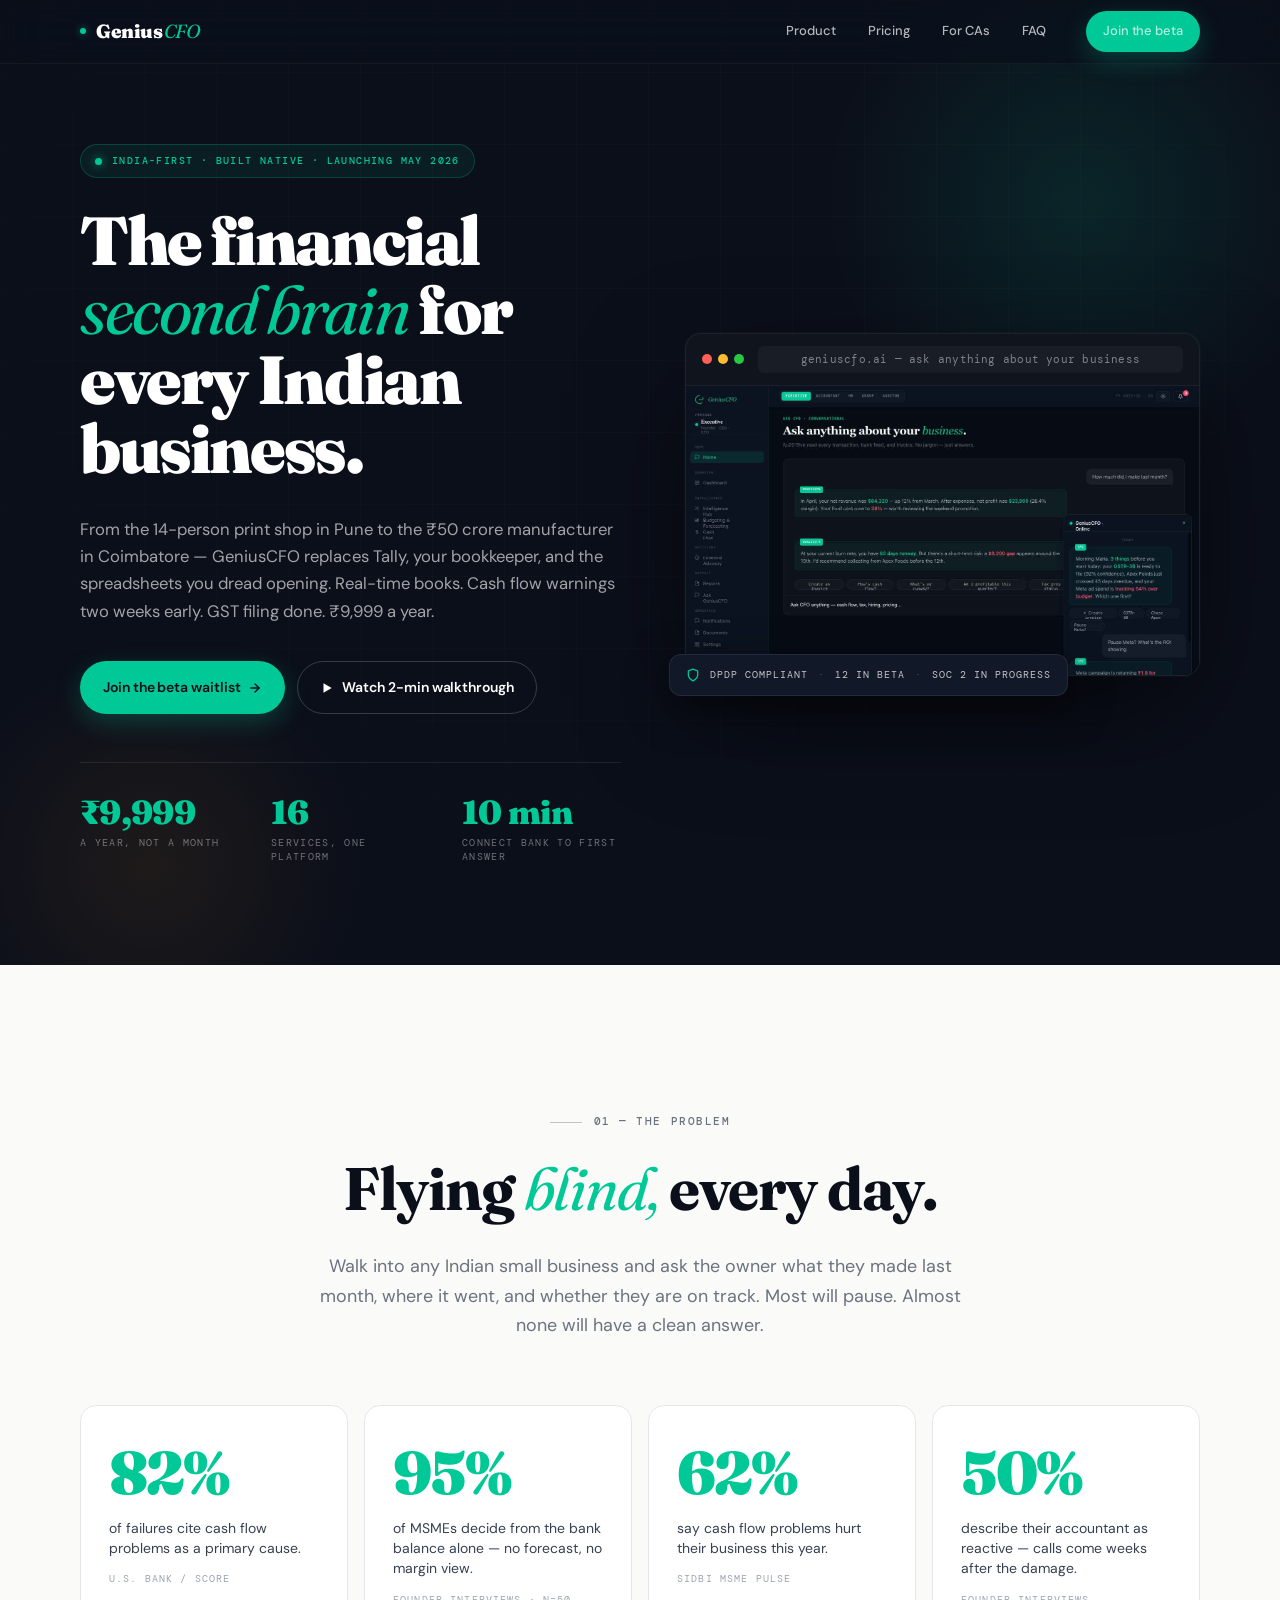
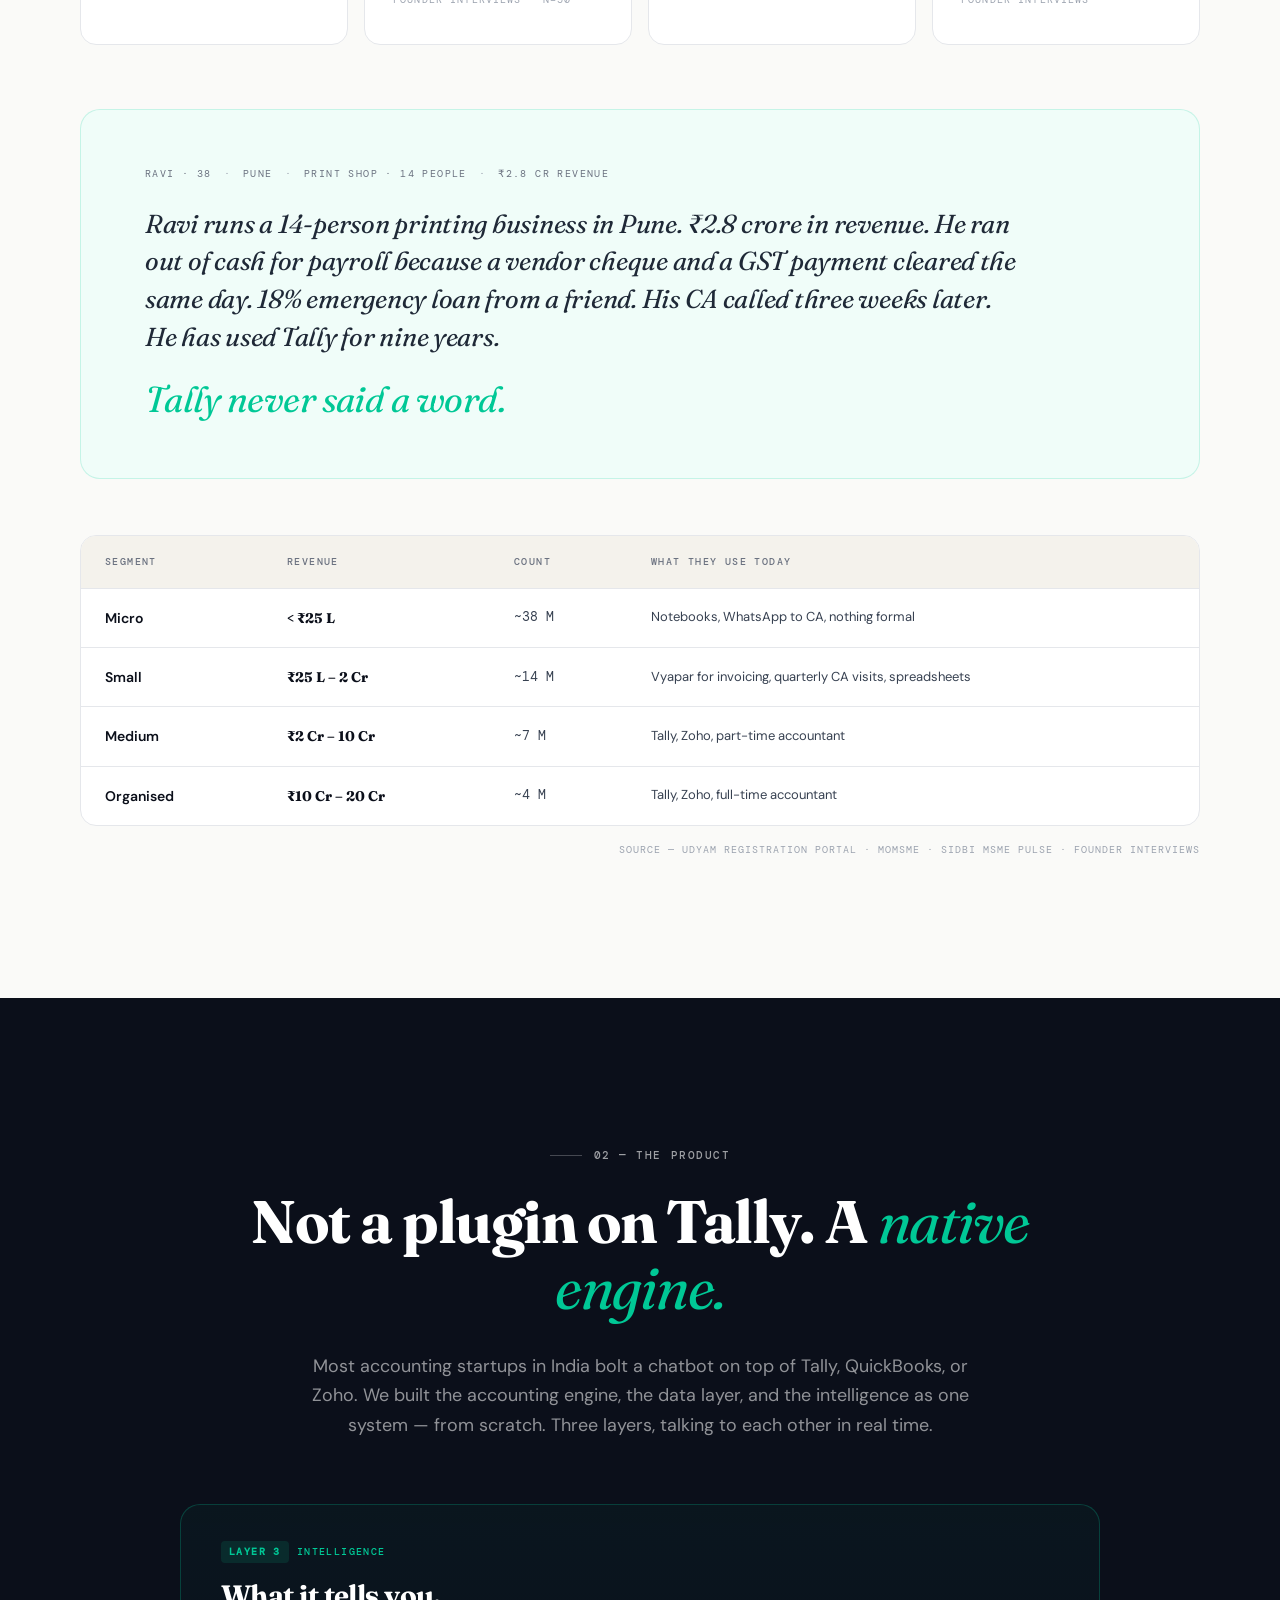
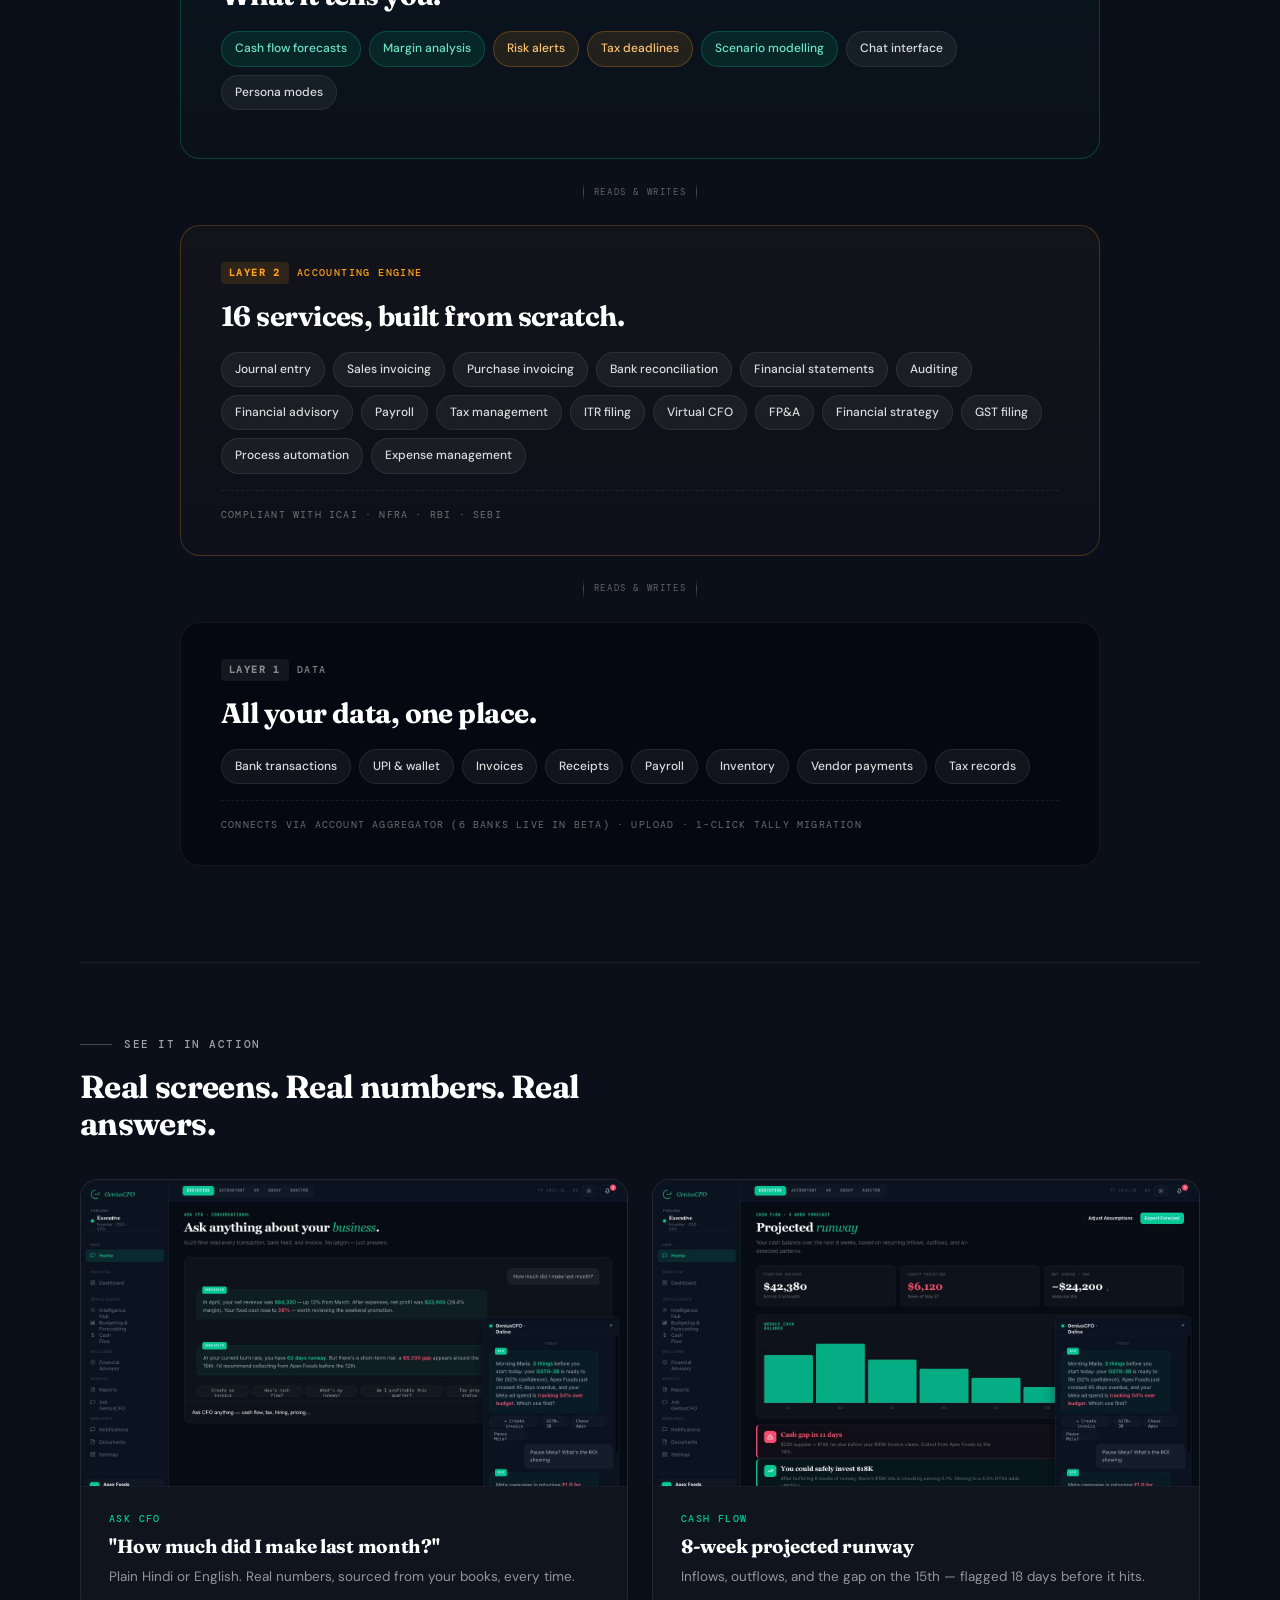
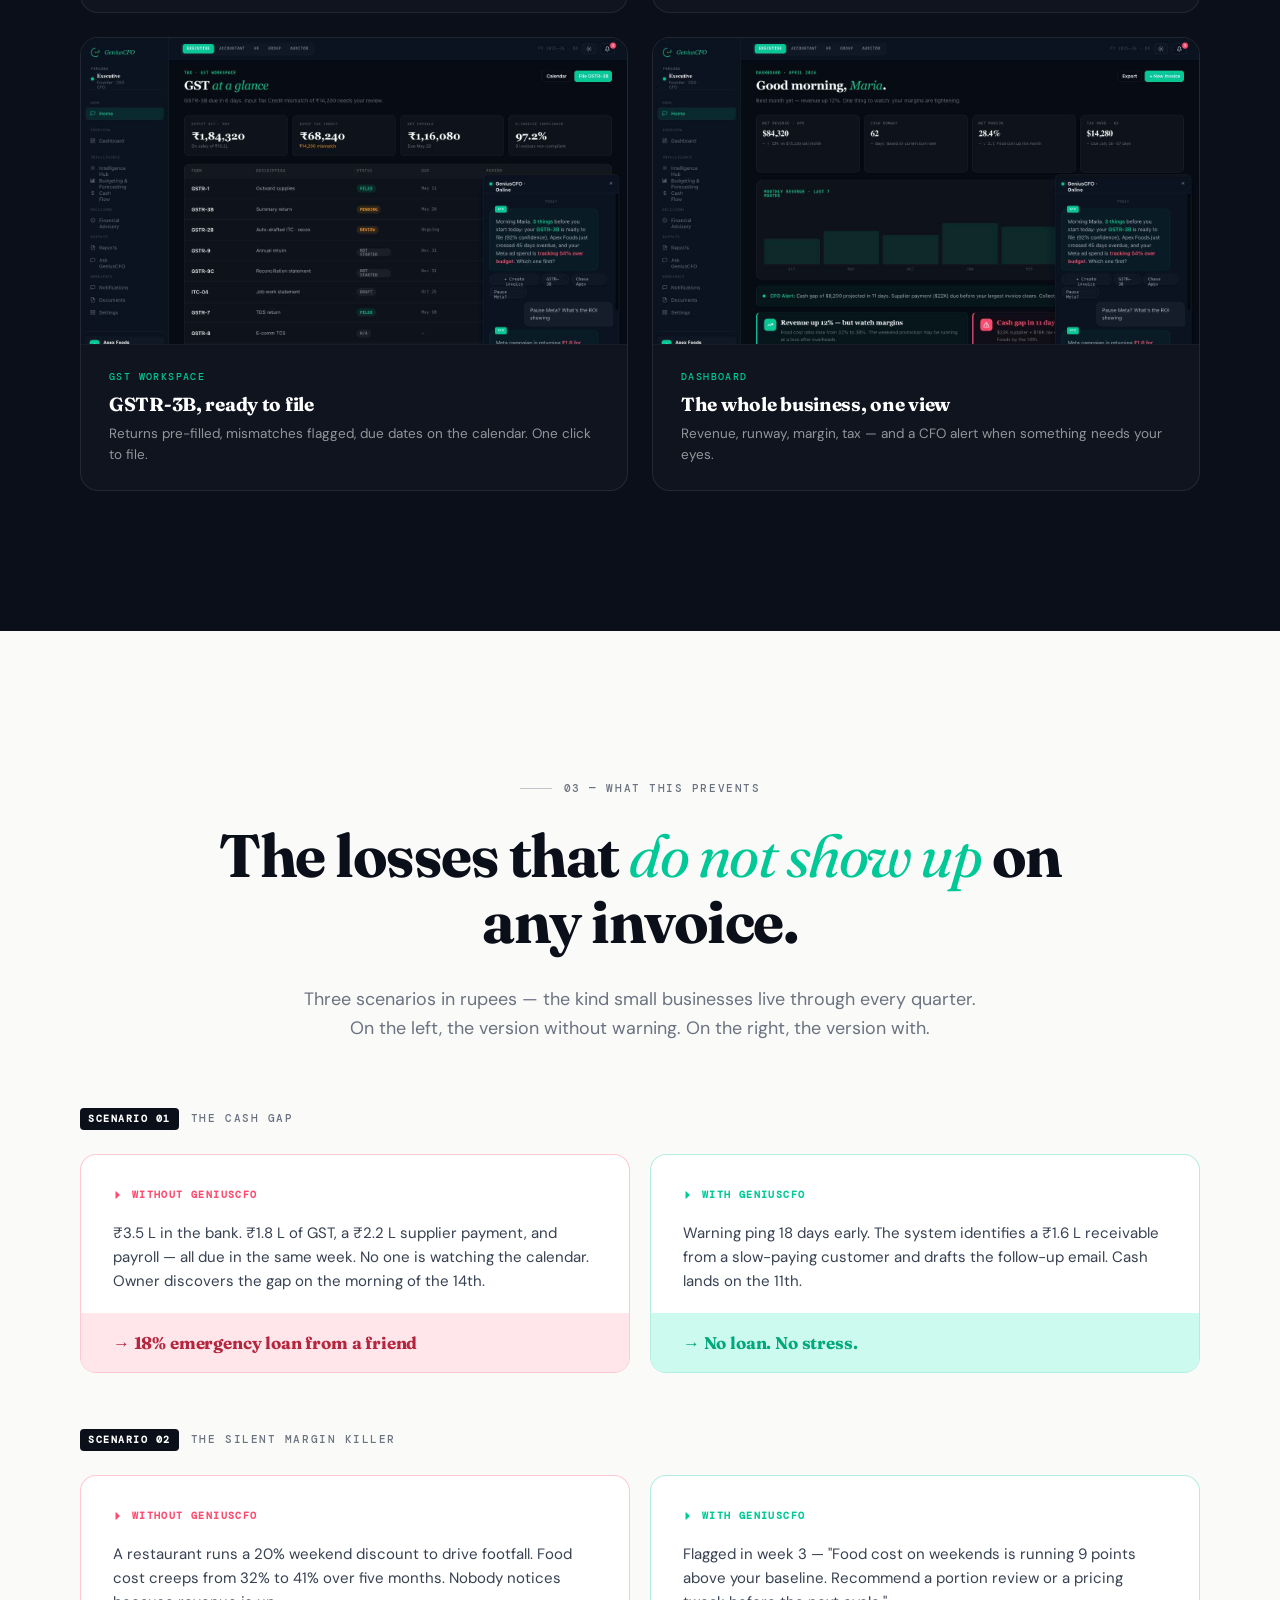
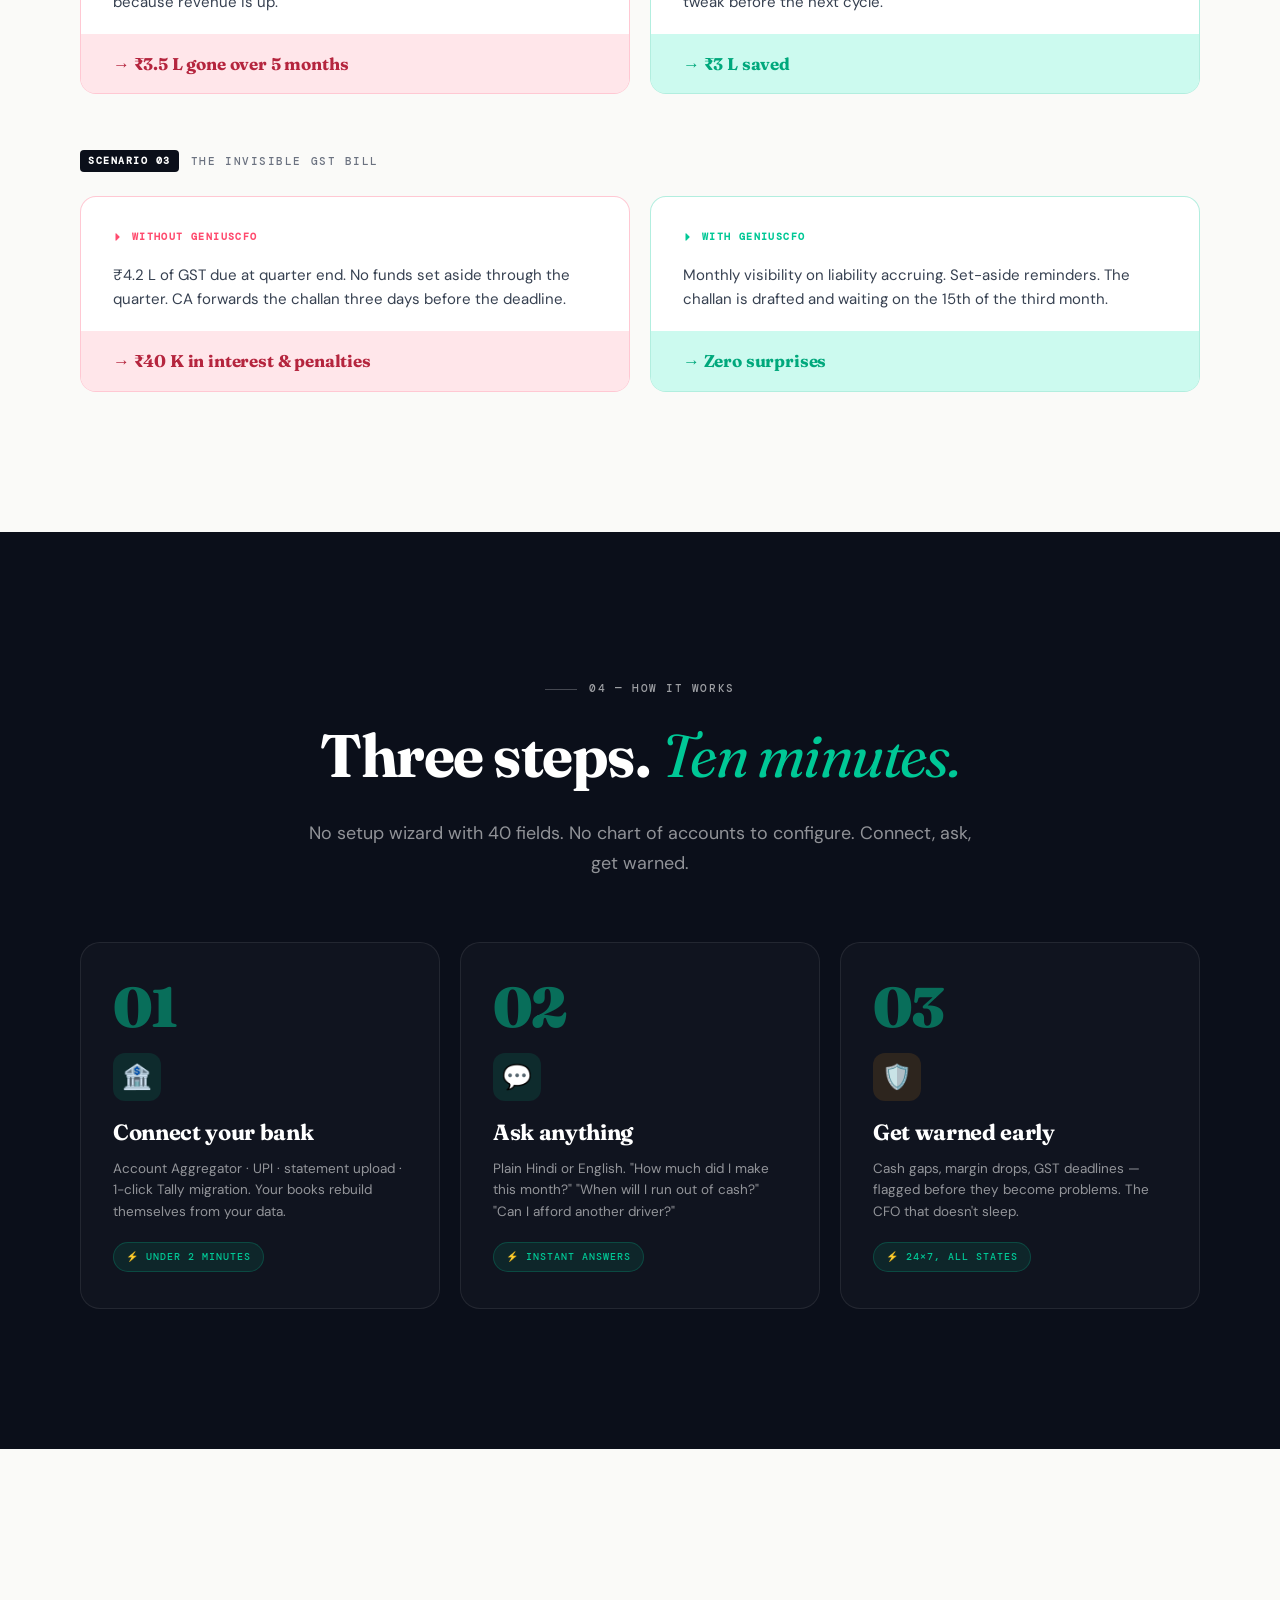
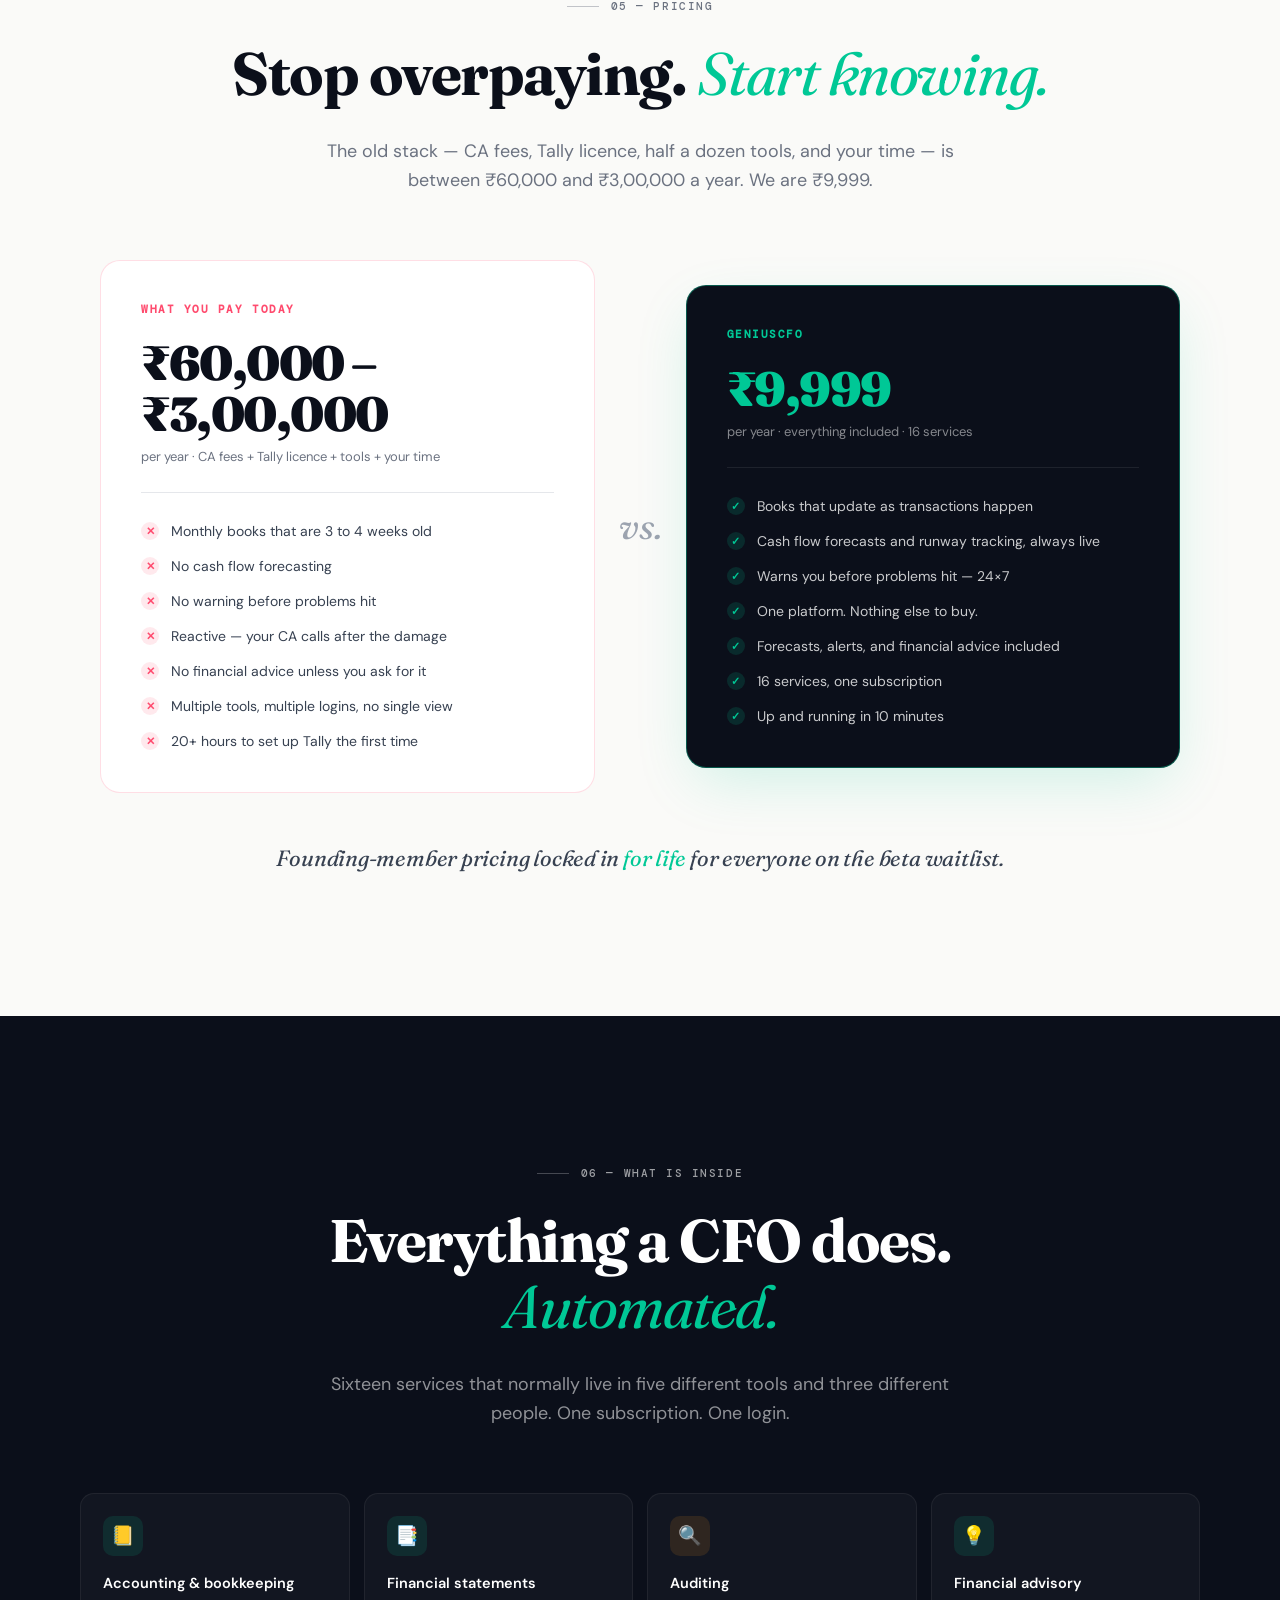
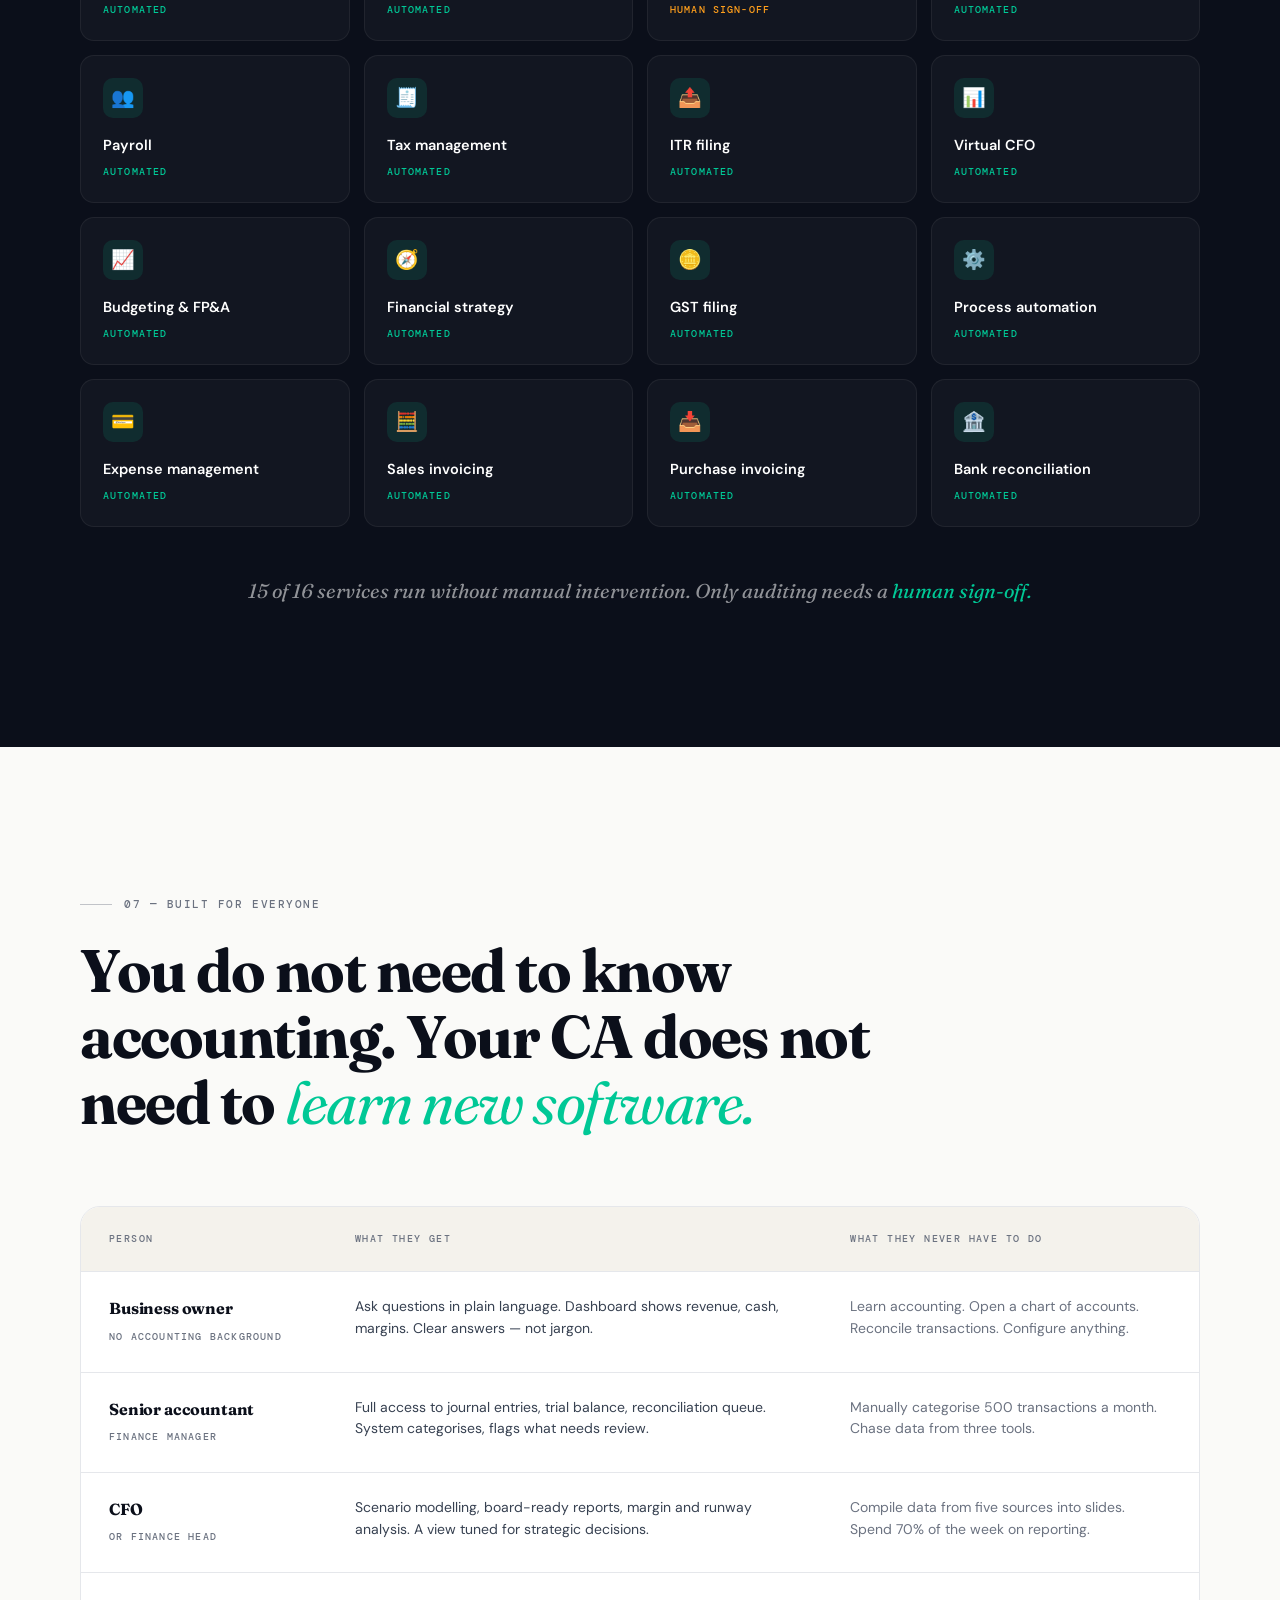
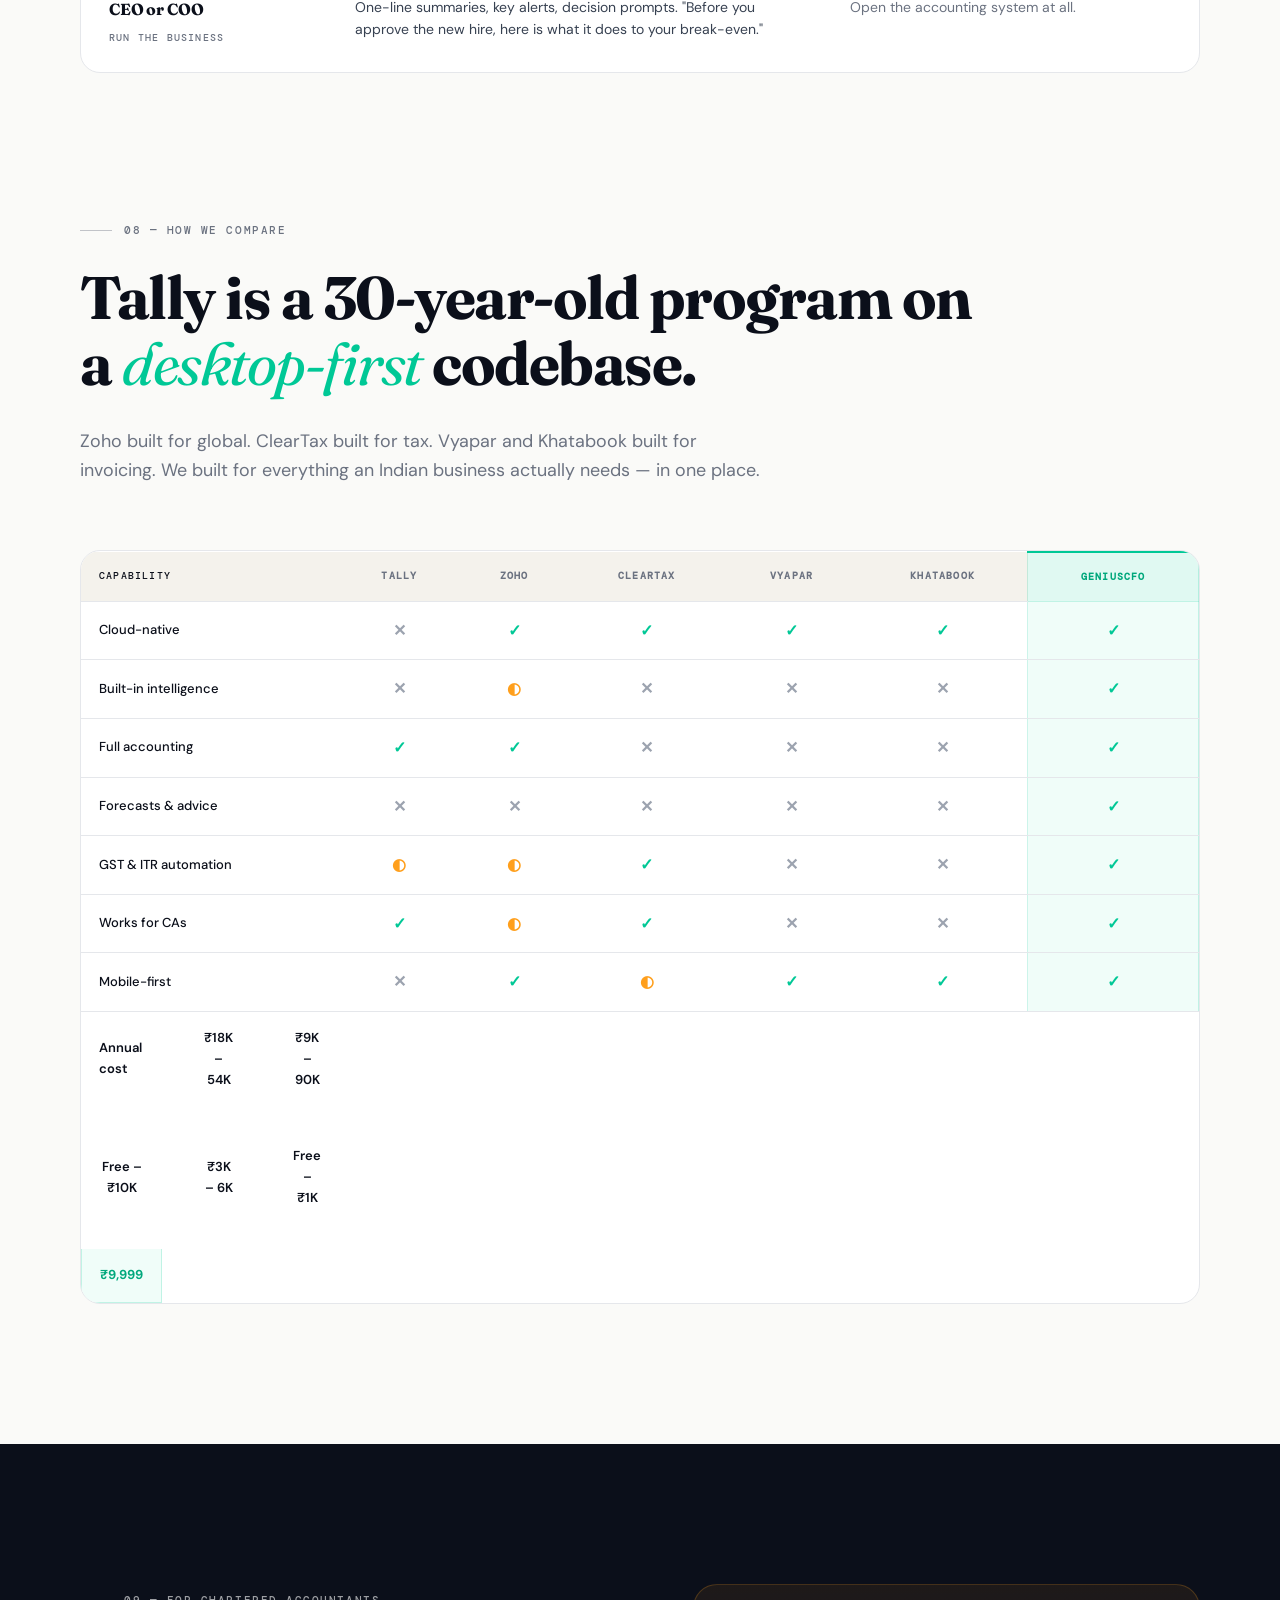
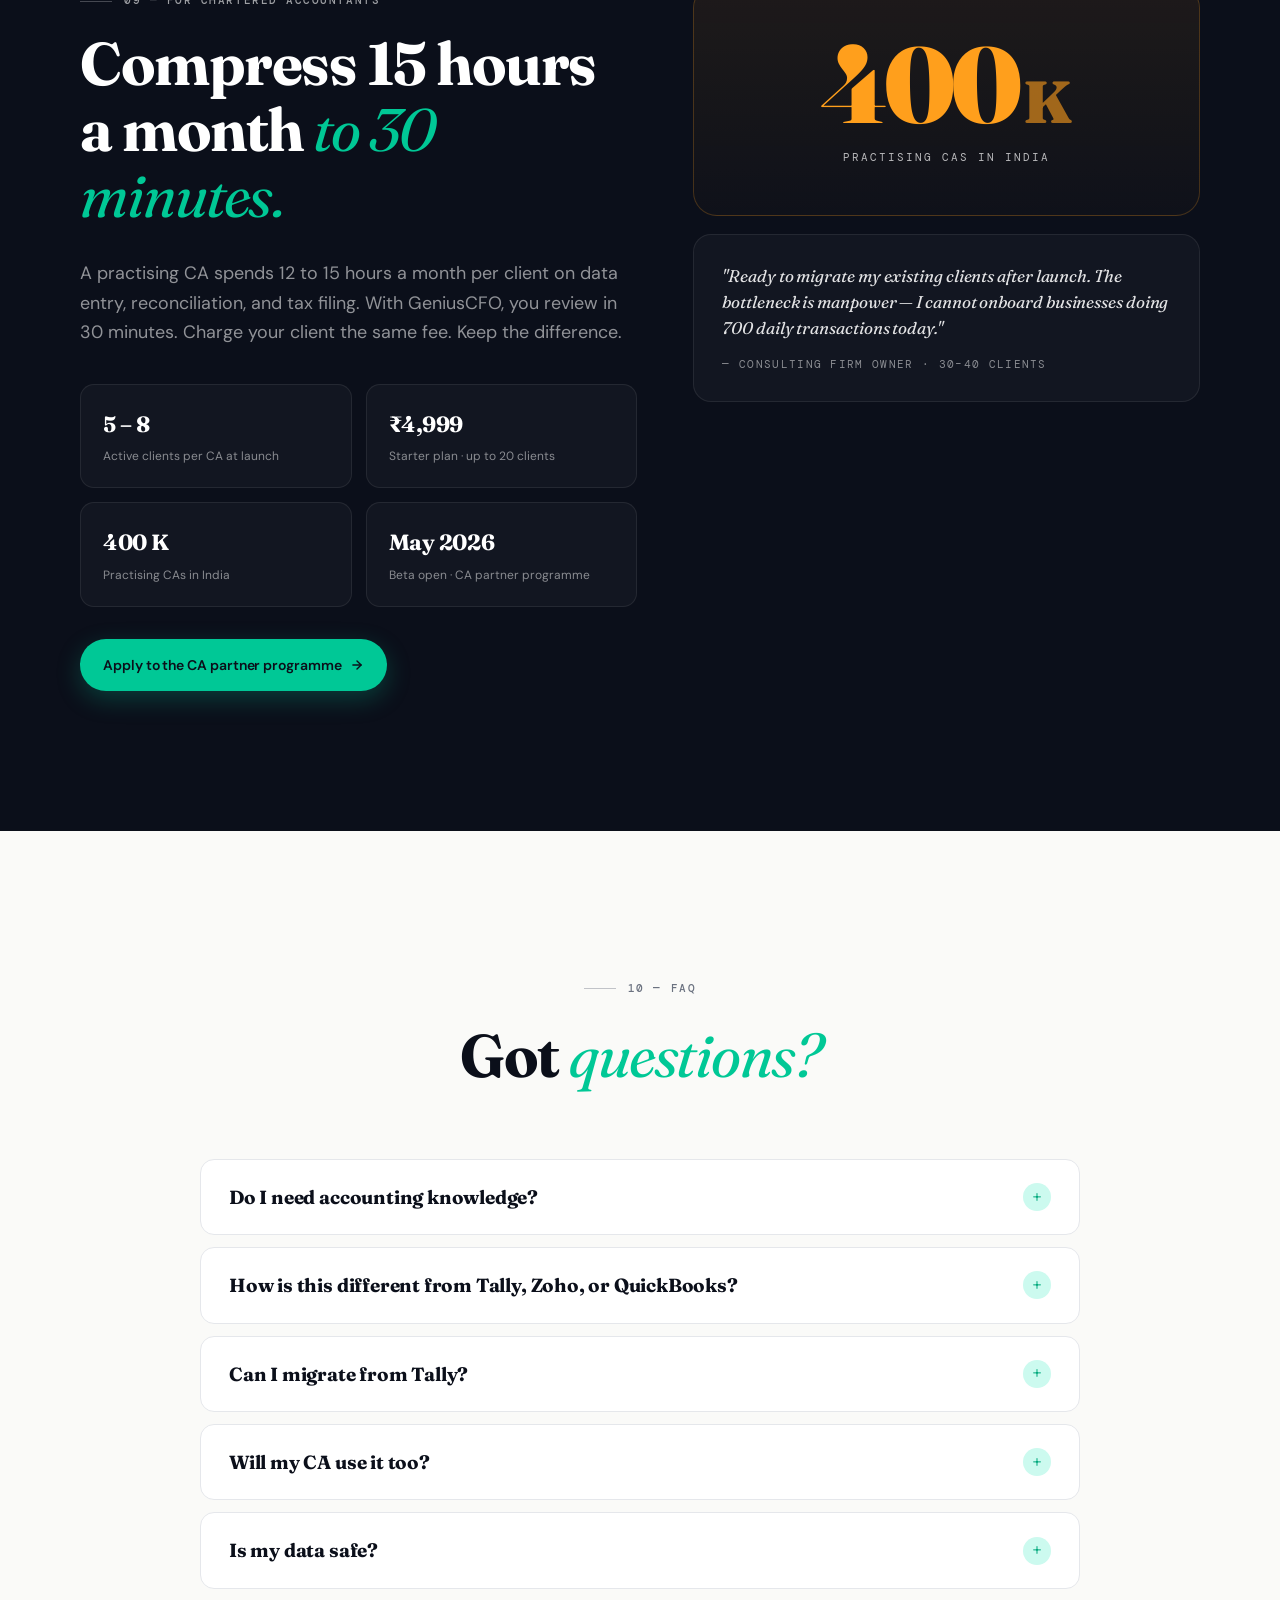
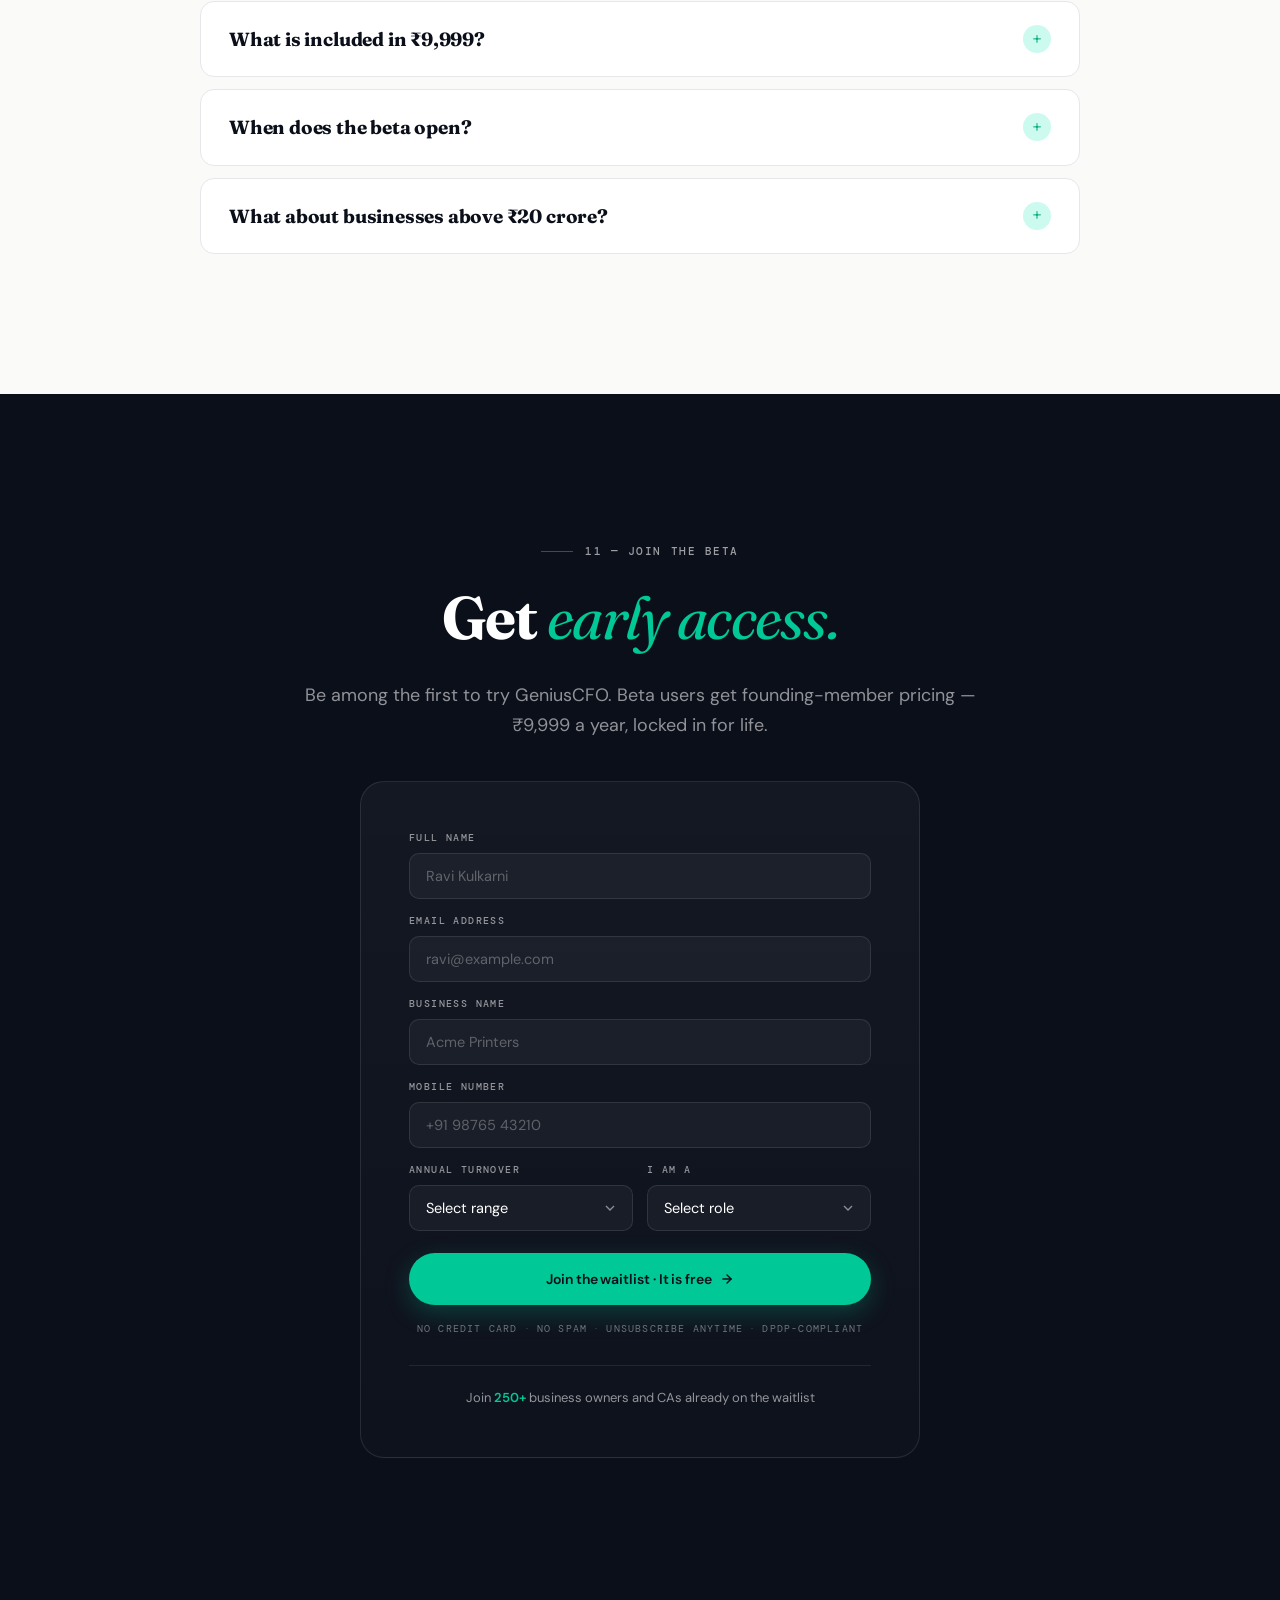
==== index.html @ dfc1bba3 "Implement GeniusCFO landing page from design handoff Full marketing landing page for GeniusCFO — Ind" ====
<!DOCTYPE html>
<html lang="en">
<head>
<meta charset="UTF-8">
<meta name="viewport" content="width=device-width, initial-scale=1.0">
<title>GeniusCFO — The financial second brain for every Indian business</title>
<meta name="description" content="Replaces Tally, your bookkeeper, and the spreadsheets you dread opening. Real-time books. Cash flow warnings two weeks early. GST filing done. ₹9,999 a year.">
<link rel="stylesheet" href="landing.css?v=3">
</head>
<body>

<!-- =================== NAV =================== -->
<header class="nav" id="nav">
  <div class="nav-inner">
    <a href="#top" class="wordmark"><span class="dot"></span>Genius<span class="cfo">CFO</span></a>
    <nav class="nav-links">
      <a href="#product">Product</a>
      <a href="#pricing">Pricing</a>
      <a href="#cas">For CAs</a>
      <a href="#faq">FAQ</a>
      <a href="#waitlist" class="btn btn-primary btn-sm nav-cta">Join the beta</a>
    </nav>
  </div>
</header>

<!-- =================== HERO =================== -->
<section class="hero" id="top" data-screen-label="01 Hero">
  <div class="hero-grid-bg"></div>
  <div class="hero-glow-emerald"></div>
  <div class="hero-glow-amber"></div>

  <div class="container hero-inner">
    <div class="hero-copy reveal">
      <div class="hero-eyebrow-pill">
        <span class="live-dot"></span>
        India-first · Built native · Launching May 2026
      </div>

      <h1>The financial <span class="em-accent">second brain</span> for every Indian business.</h1>

      <p class="hero-sub">From the 14-person print shop in Pune to the ₹50 crore manufacturer in Coimbatore — GeniusCFO replaces Tally, your bookkeeper, and the spreadsheets you dread opening. Real-time books. Cash flow warnings two weeks early. GST filing done. ₹9,999 a year.</p>

      <div class="hero-ctas">
        <a href="#waitlist" class="btn btn-primary" data-cta="hero-primary">
          Join the beta waitlist
          <svg class="arrow" width="14" height="14" viewBox="0 0 24 24" fill="none" stroke="currentColor" stroke-width="2.4" stroke-linecap="round" stroke-linejoin="round"><line x1="5" y1="12" x2="19" y2="12"></line><polyline points="12 5 19 12 12 19"></polyline></svg>
        </a>
        <button class="btn btn-ghost" data-watch-demo data-cta="hero-watch">
          <svg width="14" height="14" viewBox="0 0 24 24" fill="currentColor"><polygon points="6 4 20 12 6 20 6 4"></polygon></svg>
          Watch 2-min walkthrough
        </button>
      </div>

      <div class="hero-stats">
        <div class="hero-stat">
          <div class="num">₹9,999</div>
          <div class="label">A year, not a month</div>
        </div>
        <div class="hero-stat">
          <div class="num">16</div>
          <div class="label">Services, one platform</div>
        </div>
        <div class="hero-stat">
          <div class="num">10 min</div>
          <div class="label">Connect bank to first answer</div>
        </div>
      </div>
    </div>

    <div class="hero-visual reveal">
      <div class="video-frame">
        <div class="video-chrome">
          <div class="traffic-lights"><span></span><span></span><span></span></div>
          <div class="url-bar">geniuscfo.ai — ask anything about your business</div>
        </div>
        <div class="video-aspect" style="background:#000;">
          <img src="assets/shots/askcfo.jpg" alt="GeniusCFO product — Ask anything about your business" style="position:absolute;inset:0;width:100%;height:100%;object-fit:cover;object-position:top left;">
        </div>
      </div>
      <div class="video-float-card">
        <svg width="14" height="14" viewBox="0 0 24 24" fill="none" stroke="currentColor" stroke-width="2.2" stroke-linecap="round" stroke-linejoin="round"><path d="M12 22s8-4 8-10V5l-8-3-8 3v7c0 6 8 10 8 10z"></path></svg>
        <span>DPDP compliant</span><span class="dot-sep">·</span><span>12 in beta</span><span class="dot-sep">·</span><span>SOC 2 in progress</span>
      </div>
    </div>
  </div>
</section>

<!-- =================== 01 · PROBLEM =================== -->
<section class="paper section-y" id="problem" data-screen-label="02 Problem">
  <div class="container">
    <div class="section-head centered reveal">
      <div class="eyebrow"><span class="line"></span>01 — The problem</div>
      <h2 class="section-headline">Flying <span class="em-accent">blind,</span> every day.</h2>
      <p class="section-lead">Walk into any Indian small business and ask the owner what they made last month, where it went, and whether they are on track. Most will pause. Almost none will have a clean answer.</p>
    </div>

    <div class="stat-grid reveal-stagger">
      <div class="stat-card">
        <div class="num" data-count="82" data-suffix="%">82%</div>
        <div class="desc">of failures cite cash flow problems as a primary cause.</div>
        <div class="src">U.S. Bank / SCORE</div>
      </div>
      <div class="stat-card">
        <div class="num" data-count="95" data-suffix="%">95%</div>
        <div class="desc">of MSMEs decide from the bank balance alone — no forecast, no margin view.</div>
        <div class="src">Founder interviews · n=50</div>
      </div>
      <div class="stat-card">
        <div class="num" data-count="62" data-suffix="%">62%</div>
        <div class="desc">say cash flow problems hurt their business this year.</div>
        <div class="src">SIDBI MSME Pulse</div>
      </div>
      <div class="stat-card">
        <div class="num" data-count="50" data-suffix="%">50%</div>
        <div class="desc">describe their accountant as reactive — calls come weeks after the damage.</div>
        <div class="src">Founder interviews</div>
      </div>
    </div>

    <div class="story-card reveal">
      <div class="who">
        <span>Ravi · 38</span><span class="sep">·</span><span>Pune</span><span class="sep">·</span><span>Print shop · 14 people</span><span class="sep">·</span><span>₹2.8 Cr revenue</span>
      </div>
      <p>Ravi runs a 14-person printing business in Pune. ₹2.8 crore in revenue. He ran out of cash for payroll because a vendor cheque and a GST payment cleared the same day. 18% emergency loan from a friend. His CA called three weeks later. He has used Tally for nine years.<span class="pull">Tally never said a word.</span></p>
    </div>

    <div class="msme-table-wrap reveal">
      <table class="msme-table">
        <thead>
          <tr>
            <th>Segment</th>
            <th>Revenue</th>
            <th>Count</th>
            <th>What they use today</th>
          </tr>
        </thead>
        <tbody>
          <tr>
            <td>Micro</td>
            <td>&lt; ₹25 L</td>
            <td>~38 M</td>
            <td>Notebooks, WhatsApp to CA, nothing formal</td>
          </tr>
          <tr>
            <td>Small</td>
            <td>₹25 L – 2 Cr</td>
            <td>~14 M</td>
            <td>Vyapar for invoicing, quarterly CA visits, spreadsheets</td>
          </tr>
          <tr>
            <td>Medium</td>
            <td>₹2 Cr – 10 Cr</td>
            <td>~7 M</td>
            <td>Tally, Zoho, part-time accountant</td>
          </tr>
          <tr>
            <td>Organised</td>
            <td>₹10 Cr – 20 Cr</td>
            <td>~4 M</td>
            <td>Tally, Zoho, full-time accountant</td>
          </tr>
        </tbody>
      </table>
    </div>
    <div class="table-footnote">Source — Udyam Registration Portal · MoMSME · SIDBI MSME Pulse · founder interviews</div>
  </div>
</section>

<!-- =================== 02 · PRODUCT =================== -->
<section class="dark section-y" id="product" data-screen-label="03 Product">
  <div class="container">
    <div class="section-head centered reveal">
      <div class="eyebrow on-dark"><span class="line"></span>02 — The product</div>
      <h2 class="section-headline" style="color:#fff;">Not a plugin on Tally. A <span class="em-accent">native engine.</span></h2>
      <p class="section-lead">Most accounting startups in India bolt a chatbot on top of Tally, QuickBooks, or Zoho. We built the accounting engine, the data layer, and the intelligence as one system — from scratch. Three layers, talking to each other in real time.</p>
    </div>

    <div class="layers-wrap">
      <div class="layer-card intel reveal">
        <div class="layer-tag"><span class="num">Layer 3</span> Intelligence</div>
        <div class="layer-title">What it tells you.</div>
        <div class="layer-pills">
          <span class="pill emerald">Cash flow forecasts</span>
          <span class="pill emerald">Margin analysis</span>
          <span class="pill amber">Risk alerts</span>
          <span class="pill amber">Tax deadlines</span>
          <span class="pill emerald">Scenario modelling</span>
          <span class="pill">Chat interface</span>
          <span class="pill">Persona modes</span>
        </div>
      </div>

      <div class="layer-arrow"><div class="bar"></div>reads &amp; writes<div class="bar"></div></div>

      <div class="layer-card engine reveal">
        <div class="layer-tag"><span class="num">Layer 2</span> Accounting engine</div>
        <div class="layer-title">16 services, built from scratch.</div>
        <div class="layer-pills">
          <span class="pill">Journal entry</span>
          <span class="pill">Sales invoicing</span>
          <span class="pill">Purchase invoicing</span>
          <span class="pill">Bank reconciliation</span>
          <span class="pill">Financial statements</span>
          <span class="pill">Auditing</span>
          <span class="pill">Financial advisory</span>
          <span class="pill">Payroll</span>
          <span class="pill">Tax management</span>
          <span class="pill">ITR filing</span>
          <span class="pill">Virtual CFO</span>
          <span class="pill">FP&amp;A</span>
          <span class="pill">Financial strategy</span>
          <span class="pill">GST filing</span>
          <span class="pill">Process automation</span>
          <span class="pill">Expense management</span>
        </div>
        <div class="layer-foot">Compliant with ICAI · NFRA · RBI · SEBI</div>
      </div>

      <div class="layer-arrow"><div class="bar"></div>reads &amp; writes<div class="bar"></div></div>

      <div class="layer-card data reveal">
        <div class="layer-tag"><span class="num">Layer 1</span> Data</div>
        <div class="layer-title">All your data, one place.</div>
        <div class="layer-pills">
          <span class="pill">Bank transactions</span>
          <span class="pill">UPI &amp; wallet</span>
          <span class="pill">Invoices</span>
          <span class="pill">Receipts</span>
          <span class="pill">Payroll</span>
          <span class="pill">Inventory</span>
          <span class="pill">Vendor payments</span>
          <span class="pill">Tax records</span>
        </div>
        <div class="layer-foot">Connects via Account Aggregator (6 banks live in beta) · upload · 1-click Tally migration</div>
      </div>
    </div>

    <!-- Live product gallery -->
    <div class="product-gallery reveal" style="margin-top:96px;">
      <div class="gallery-head">
        <div class="eyebrow on-dark"><span class="line"></span>See it in action</div>
        <h3 class="gallery-title">Real screens. Real numbers. Real answers.</h3>
      </div>
      <div class="gallery-grid">
        <figure class="gallery-card">
          <div class="gallery-img"><img src="assets/shots/askcfo.jpg" alt="Ask anything about your business"></div>
          <figcaption>
            <span class="cap-tag">Ask CFO</span>
            <span class="cap-title">"How much did I make last month?"</span>
            <span class="cap-body">Plain Hindi or English. Real numbers, sourced from your books, every time.</span>
          </figcaption>
        </figure>
        <figure class="gallery-card">
          <div class="gallery-img"><img src="assets/shots/cashflow.jpg" alt="Projected runway forecast"></div>
          <figcaption>
            <span class="cap-tag">Cash flow</span>
            <span class="cap-title">8-week projected runway</span>
            <span class="cap-body">Inflows, outflows, and the gap on the 15th — flagged 18 days before it hits.</span>
          </figcaption>
        </figure>
        <figure class="gallery-card">
          <div class="gallery-img"><img src="assets/shots/gst.jpg" alt="GST workspace and filing"></div>
          <figcaption>
            <span class="cap-tag">GST workspace</span>
            <span class="cap-title">GSTR-3B, ready to file</span>
            <span class="cap-body">Returns pre-filled, mismatches flagged, due dates on the calendar. One click to file.</span>
          </figcaption>
        </figure>
        <figure class="gallery-card">
          <div class="gallery-img"><img src="assets/shots/dashboard.jpg" alt="Executive dashboard"></div>
          <figcaption>
            <span class="cap-tag">Dashboard</span>
            <span class="cap-title">The whole business, one view</span>
            <span class="cap-body">Revenue, runway, margin, tax — and a CFO alert when something needs your eyes.</span>
          </figcaption>
        </figure>
      </div>
    </div>
  </div>
</section>

<!-- =================== 03 · PREVENTS =================== -->
<section class="paper section-y" id="prevents" data-screen-label="04 What this prevents">
  <div class="container">
    <div class="section-head centered reveal">
      <div class="eyebrow"><span class="line"></span>03 — What this prevents</div>
      <h2 class="section-headline">The losses that <span class="em-accent">do not show up</span> on any invoice.</h2>
      <p class="section-lead">Three scenarios in rupees — the kind small businesses live through every quarter. On the left, the version without warning. On the right, the version with.</p>
    </div>

    <div class="scenarios">
      <!-- Scenario 1 -->
      <div class="scenario reveal">
        <div class="scenario-label"><span class="num">Scenario 01</span> The cash gap</div>
        <div class="scen-card without">
          <div class="scen-tag">⏵ Without GeniusCFO</div>
          <div class="scen-body">₹3.5 L in the bank. ₹1.8 L of GST, a ₹2.2 L supplier payment, and payroll — all due in the same week. No one is watching the calendar. Owner discovers the gap on the morning of the 14th.</div>
          <div class="scen-outcome">→ 18% emergency loan from a friend</div>
        </div>
        <div class="scen-card with">
          <div class="scen-tag">⏵ With GeniusCFO</div>
          <div class="scen-body">Warning ping 18 days early. The system identifies a ₹1.6 L receivable from a slow-paying customer and drafts the follow-up email. Cash lands on the 11th.</div>
          <div class="scen-outcome">→ No loan. No stress.</div>
        </div>
      </div>

      <!-- Scenario 2 -->
      <div class="scenario reveal">
        <div class="scenario-label"><span class="num">Scenario 02</span> The silent margin killer</div>
        <div class="scen-card without">
          <div class="scen-tag">⏵ Without GeniusCFO</div>
          <div class="scen-body">A restaurant runs a 20% weekend discount to drive footfall. Food cost creeps from 32% to 41% over five months. Nobody notices because revenue is up.</div>
          <div class="scen-outcome">→ ₹3.5 L gone over 5 months</div>
        </div>
        <div class="scen-card with">
          <div class="scen-tag">⏵ With GeniusCFO</div>
          <div class="scen-body">Flagged in week 3 — "Food cost on weekends is running 9 points above your baseline. Recommend a portion review or a pricing tweak before the next cycle."</div>
          <div class="scen-outcome">→ ₹3 L saved</div>
        </div>
      </div>

      <!-- Scenario 3 -->
      <div class="scenario reveal">
        <div class="scenario-label"><span class="num">Scenario 03</span> The invisible GST bill</div>
        <div class="scen-card without">
          <div class="scen-tag">⏵ Without GeniusCFO</div>
          <div class="scen-body">₹4.2 L of GST due at quarter end. No funds set aside through the quarter. CA forwards the challan three days before the deadline.</div>
          <div class="scen-outcome">→ ₹40 K in interest &amp; penalties</div>
        </div>
        <div class="scen-card with">
          <div class="scen-tag">⏵ With GeniusCFO</div>
          <div class="scen-body">Monthly visibility on liability accruing. Set-aside reminders. The challan is drafted and waiting on the 15th of the third month.</div>
          <div class="scen-outcome">→ Zero surprises</div>
        </div>
      </div>
    </div>
  </div>
</section>

<!-- =================== 04 · HOW IT WORKS =================== -->
<section class="dark section-y" id="how" data-screen-label="05 How it works">
  <div class="container">
    <div class="section-head centered reveal">
      <div class="eyebrow on-dark"><span class="line"></span>04 — How it works</div>
      <h2 class="section-headline" style="color:#fff;">Three steps. <span class="em-accent">Ten minutes.</span></h2>
      <p class="section-lead">No setup wizard with 40 fields. No chart of accounts to configure. Connect, ask, get warned.</p>
    </div>

    <div class="steps reveal-stagger">
      <div class="step-card">
        <div class="step-num">01</div>
        <div class="step-icon">🏦</div>
        <div class="step-title">Connect your bank</div>
        <div class="step-desc">Account Aggregator · UPI · statement upload · 1-click Tally migration. Your books rebuild themselves from your data.</div>
        <div class="step-badge">⚡ Under 2 minutes</div>
      </div>
      <div class="step-card">
        <div class="step-num">02</div>
        <div class="step-icon">💬</div>
        <div class="step-title">Ask anything</div>
        <div class="step-desc">Plain Hindi or English. "How much did I make this month?" "When will I run out of cash?" "Can I afford another driver?"</div>
        <div class="step-badge">⚡ Instant answers</div>
      </div>
      <div class="step-card">
        <div class="step-num">03</div>
        <div class="step-icon">🛡️</div>
        <div class="step-title">Get warned early</div>
        <div class="step-desc">Cash gaps, margin drops, GST deadlines — flagged before they become problems. The CFO that doesn't sleep.</div>
        <div class="step-badge">⚡ 24×7, all states</div>
      </div>
    </div>
  </div>
</section>

<!-- =================== 05 · PRICING =================== -->
<section class="paper section-y" id="pricing" data-screen-label="06 Pricing">
  <div class="container">
    <div class="section-head centered reveal">
      <div class="eyebrow"><span class="line"></span>05 — Pricing</div>
      <h2 class="section-headline">Stop overpaying. <span class="em-accent">Start knowing.</span></h2>
      <p class="section-lead">The old stack — CA fees, Tally licence, half a dozen tools, and your time — is between ₹60,000 and ₹3,00,000 a year. We are ₹9,999.</p>
    </div>

    <div class="price-row reveal">
      <div class="price-card old">
        <div class="price-tag">What you pay today</div>
        <div class="price-amount">₹60,000 – ₹3,00,000</div>
        <div class="price-sub">per year · CA fees + Tally licence + tools + your time</div>
        <ul class="price-list">
          <li><span class="ico x">✕</span><span>Monthly books that are 3 to 4 weeks old</span></li>
          <li><span class="ico x">✕</span><span>No cash flow forecasting</span></li>
          <li><span class="ico x">✕</span><span>No warning before problems hit</span></li>
          <li><span class="ico x">✕</span><span>Reactive — your CA calls after the damage</span></li>
          <li><span class="ico x">✕</span><span>No financial advice unless you ask for it</span></li>
          <li><span class="ico x">✕</span><span>Multiple tools, multiple logins, no single view</span></li>
          <li><span class="ico x">✕</span><span>20+ hours to set up Tally the first time</span></li>
        </ul>
      </div>

      <div class="vs">vs.</div>

      <div class="price-card new">
        <div class="price-tag">GeniusCFO</div>
        <div class="price-amount">₹9,999</div>
        <div class="price-sub">per year · everything included · 16 services</div>
        <ul class="price-list">
          <li><span class="ico v">✓</span><span>Books that update as transactions happen</span></li>
          <li><span class="ico v">✓</span><span>Cash flow forecasts and runway tracking, always live</span></li>
          <li><span class="ico v">✓</span><span>Warns you before problems hit — 24×7</span></li>
          <li><span class="ico v">✓</span><span>One platform. Nothing else to buy.</span></li>
          <li><span class="ico v">✓</span><span>Forecasts, alerts, and financial advice included</span></li>
          <li><span class="ico v">✓</span><span>16 services, one subscription</span></li>
          <li><span class="ico v">✓</span><span>Up and running in 10 minutes</span></li>
        </ul>
      </div>
    </div>

    <div class="price-footer reveal">Founding-member pricing locked in <em>for life</em> for everyone on the beta waitlist.</div>
  </div>
</section>

<!-- =================== 06 · WHAT IS INSIDE =================== -->
<section class="dark section-y" id="inside" data-screen-label="07 What is inside">
  <div class="container">
    <div class="section-head centered reveal">
      <div class="eyebrow on-dark"><span class="line"></span>06 — What is inside</div>
      <h2 class="section-headline" style="color:#fff;">Everything a CFO does. <span class="em-accent">Automated.</span></h2>
      <p class="section-lead">Sixteen services that normally live in five different tools and three different people. One subscription. One login.</p>
    </div>

    <div class="service-grid reveal-stagger">
      <div class="service-card"><div class="service-icon">📒</div><div class="service-name">Accounting &amp; bookkeeping</div><div class="service-label">Automated</div></div>
      <div class="service-card"><div class="service-icon">📑</div><div class="service-name">Financial statements</div><div class="service-label">Automated</div></div>
      <div class="service-card human"><div class="service-icon">🔍</div><div class="service-name">Auditing</div><div class="service-label">Human sign-off</div></div>
      <div class="service-card"><div class="service-icon">💡</div><div class="service-name">Financial advisory</div><div class="service-label">Automated</div></div>
      <div class="service-card"><div class="service-icon">👥</div><div class="service-name">Payroll</div><div class="service-label">Automated</div></div>
      <div class="service-card"><div class="service-icon">🧾</div><div class="service-name">Tax management</div><div class="service-label">Automated</div></div>
      <div class="service-card"><div class="service-icon">📤</div><div class="service-name">ITR filing</div><div class="service-label">Automated</div></div>
      <div class="service-card"><div class="service-icon">📊</div><div class="service-name">Virtual CFO</div><div class="service-label">Automated</div></div>
      <div class="service-card"><div class="service-icon">📈</div><div class="service-name">Budgeting &amp; FP&amp;A</div><div class="service-label">Automated</div></div>
      <div class="service-card"><div class="service-icon">🧭</div><div class="service-name">Financial strategy</div><div class="service-label">Automated</div></div>
      <div class="service-card"><div class="service-icon">🪙</div><div class="service-name">GST filing</div><div class="service-label">Automated</div></div>
      <div class="service-card"><div class="service-icon">⚙️</div><div class="service-name">Process automation</div><div class="service-label">Automated</div></div>
      <div class="service-card"><div class="service-icon">💳</div><div class="service-name">Expense management</div><div class="service-label">Automated</div></div>
      <div class="service-card"><div class="service-icon">🧮</div><div class="service-name">Sales invoicing</div><div class="service-label">Automated</div></div>
      <div class="service-card"><div class="service-icon">📥</div><div class="service-name">Purchase invoicing</div><div class="service-label">Automated</div></div>
      <div class="service-card"><div class="service-icon">🏦</div><div class="service-name">Bank reconciliation</div><div class="service-label">Automated</div></div>
    </div>

    <div class="services-footnote reveal">15 of 16 services run without manual intervention. Only auditing needs a <em>human sign-off.</em></div>
  </div>
</section>

<!-- =================== 07 · FOR EVERYONE =================== -->
<section class="paper section-y" id="everyone" data-screen-label="08 Built for everyone">
  <div class="container">
    <div class="section-head reveal">
      <div class="eyebrow"><span class="line"></span>07 — Built for everyone</div>
      <h2 class="section-headline">You do not need to know accounting. Your CA does not need to <span class="em-accent">learn new software.</span></h2>
    </div>

    <div class="persona-table-wrap reveal">
      <table class="persona-table">
        <thead>
          <tr>
            <th>Person</th>
            <th>What they get</th>
            <th>What they never have to do</th>
          </tr>
        </thead>
        <tbody>
          <tr>
            <td>Business owner<br><span style="font-family:var(--font-mono);font-size:10px;letter-spacing:0.12em;color:var(--ink-40);text-transform:uppercase;font-weight:500;">No accounting background</span></td>
            <td>Ask questions in plain language. Dashboard shows revenue, cash, margins. Clear answers — not jargon.</td>
            <td>Learn accounting. Open a chart of accounts. Reconcile transactions. Configure anything.</td>
          </tr>
          <tr>
            <td>Senior accountant<br><span style="font-family:var(--font-mono);font-size:10px;letter-spacing:0.12em;color:var(--ink-40);text-transform:uppercase;font-weight:500;">Finance manager</span></td>
            <td>Full access to journal entries, trial balance, reconciliation queue. System categorises, flags what needs review.</td>
            <td>Manually categorise 500 transactions a month. Chase data from three tools.</td>
          </tr>
          <tr>
            <td>CFO<br><span style="font-family:var(--font-mono);font-size:10px;letter-spacing:0.12em;color:var(--ink-40);text-transform:uppercase;font-weight:500;">Or finance head</span></td>
            <td>Scenario modelling, board-ready reports, margin and runway analysis. A view tuned for strategic decisions.</td>
            <td>Compile data from five sources into slides. Spend 70% of the week on reporting.</td>
          </tr>
          <tr>
            <td>CEO or COO<br><span style="font-family:var(--font-mono);font-size:10px;letter-spacing:0.12em;color:var(--ink-40);text-transform:uppercase;font-weight:500;">Run the business</span></td>
            <td>One-line summaries, key alerts, decision prompts. "Before you approve the new hire, here is what it does to your break-even."</td>
            <td>Open the accounting system at all.</td>
          </tr>
        </tbody>
      </table>
    </div>
  </div>
</section>

<!-- =================== 08 · COMPARE =================== -->
<section class="paper section-y" id="compare" data-screen-label="09 How we compare" style="padding-top:0;">
  <div class="container">
    <div class="section-head reveal">
      <div class="eyebrow"><span class="line"></span>08 — How we compare</div>
      <h2 class="section-headline">Tally is a 30-year-old program on a <span class="em-accent">desktop-first</span> codebase.</h2>
      <p class="section-lead">Zoho built for global. ClearTax built for tax. Vyapar and Khatabook built for invoicing. We built for everything an Indian business actually needs — in one place.</p>
    </div>

    <div class="compare-wrap reveal">
      <div class="compare-scroll">
        <table class="compare-table">
          <thead>
            <tr>
              <th>Capability</th>
              <th>Tally</th>
              <th>Zoho</th>
              <th>ClearTax</th>
              <th>Vyapar</th>
              <th>Khatabook</th>
              <th class="gcfo-col">GeniusCFO</th>
            </tr>
          </thead>
          <tbody>
            <tr>
              <td>Cloud-native</td>
              <td><span class="ind no">✕</span></td>
              <td><span class="ind ok">✓</span></td>
              <td><span class="ind ok">✓</span></td>
              <td><span class="ind ok">✓</span></td>
              <td><span class="ind ok">✓</span></td>
              <td class="gcfo-col"><span class="ind ok">✓</span></td>
            </tr>
            <tr>
              <td>Built-in intelligence</td>
              <td><span class="ind no">✕</span></td>
              <td><span class="ind partial">◐</span></td>
              <td><span class="ind no">✕</span></td>
              <td><span class="ind no">✕</span></td>
              <td><span class="ind no">✕</span></td>
              <td class="gcfo-col"><span class="ind ok">✓</span></td>
            </tr>
            <tr>
              <td>Full accounting</td>
              <td><span class="ind ok">✓</span></td>
              <td><span class="ind ok">✓</span></td>
              <td><span class="ind no">✕</span></td>
              <td><span class="ind no">✕</span></td>
              <td><span class="ind no">✕</span></td>
              <td class="gcfo-col"><span class="ind ok">✓</span></td>
            </tr>
            <tr>
              <td>Forecasts &amp; advice</td>
              <td><span class="ind no">✕</span></td>
              <td><span class="ind no">✕</span></td>
              <td><span class="ind no">✕</span></td>
              <td><span class="ind no">✕</span></td>
              <td><span class="ind no">✕</span></td>
              <td class="gcfo-col"><span class="ind ok">✓</span></td>
            </tr>
            <tr>
              <td>GST &amp; ITR automation</td>
              <td><span class="ind partial">◐</span></td>
              <td><span class="ind partial">◐</span></td>
              <td><span class="ind ok">✓</span></td>
              <td><span class="ind no">✕</span></td>
              <td><span class="ind no">✕</span></td>
              <td class="gcfo-col"><span class="ind ok">✓</span></td>
            </tr>
            <tr>
              <td>Works for CAs</td>
              <td><span class="ind ok">✓</span></td>
              <td><span class="ind partial">◐</span></td>
              <td><span class="ind ok">✓</span></td>
              <td><span class="ind no">✕</span></td>
              <td><span class="ind no">✕</span></td>
              <td class="gcfo-col"><span class="ind ok">✓</span></td>
            </tr>
            <tr>
              <td>Mobile-first</td>
              <td><span class="ind no">✕</span></td>
              <td><span class="ind ok">✓</span></td>
              <td><span class="ind partial">◐</span></td>
              <td><span class="ind ok">✓</span></td>
              <td><span class="ind ok">✓</span></td>
              <td class="gcfo-col"><span class="ind ok">✓</span></td>
            </tr>
            <tr class="price-row">
              <td>Annual cost</td>
              <td>₹18K – 54K</td>
              <td>₹9K – 90K</td>
              <td>Free – ₹10K</td>
              <td>₹3K – 6K</td>
              <td>Free – ₹1K</td>
              <td class="gcfo-col">₹9,999</td>
            </tr>
          </tbody>
        </table>
      </div>
    </div>
  </div>
</section>

<!-- =================== 09 · CAs =================== -->
<section class="dark section-y" id="cas" data-screen-label="10 For CAs">
  <div class="container">
    <div class="ca-grid">
      <div class="reveal">
        <div class="eyebrow on-dark"><span class="line"></span>09 — For chartered accountants</div>
        <h2 class="section-headline" style="color:#fff;margin-top:20px;">Compress 15 hours a month <span class="em-accent">to 30 minutes.</span></h2>
        <p class="section-lead" style="margin-top:24px;">A practising CA spends 12 to 15 hours a month per client on data entry, reconciliation, and tax filing. With GeniusCFO, you review in 30 minutes. Charge your client the same fee. Keep the difference.</p>

        <div class="ca-stats-grid">
          <div class="ca-stat"><div class="v">5 – 8</div><div class="l">Active clients per CA at launch</div></div>
          <div class="ca-stat"><div class="v">₹4,999</div><div class="l">Starter plan · up to 20 clients</div></div>
          <div class="ca-stat"><div class="v">400 K</div><div class="l">Practising CAs in India</div></div>
          <div class="ca-stat"><div class="v">May 2026</div><div class="l">Beta open · CA partner programme</div></div>
        </div>

        <a href="#waitlist" class="btn btn-primary" data-cta="ca-apply">
          Apply to the CA partner programme
          <svg class="arrow" width="14" height="14" viewBox="0 0 24 24" fill="none" stroke="currentColor" stroke-width="2.4" stroke-linecap="round" stroke-linejoin="round"><line x1="5" y1="12" x2="19" y2="12"></line><polyline points="12 5 19 12 12 19"></polyline></svg>
        </a>
      </div>

      <div class="reveal">
        <div class="ca-headline-card">
          <div class="ca-bignum">400<span style="font-size:0.55em;color:rgba(255,159,28,0.6);margin-left:6px;letter-spacing:0;">K</span></div>
          <div class="ca-bignum-label">Practising CAs in India</div>
        </div>
        <div class="ca-quote-card">
          <div class="quote">"Ready to migrate my existing clients after launch. The bottleneck is manpower — I cannot onboard businesses doing 700 daily transactions today."</div>
          <div class="attrib">— Consulting firm owner · 30–40 clients</div>
        </div>
      </div>
    </div>
  </div>
</section>

<!-- =================== 10 · FAQ =================== -->
<section class="paper section-y" id="faq" data-screen-label="11 FAQ">
  <div class="container">
    <div class="section-head centered reveal">
      <div class="eyebrow"><span class="line"></span>10 — FAQ</div>
      <h2 class="section-headline">Got <span class="em-accent">questions?</span></h2>
    </div>

    <div class="faq-list reveal">
      <details class="faq-item">
        <summary class="faq-q">Do I need accounting knowledge?<span class="faq-toggle">+</span></summary>
        <div class="faq-a"><div class="faq-a-inner">No. Connect your bank and the system builds your books for you. Ask questions in plain Hindi or English. You will never have to see a chart of accounts.</div></div>
      </details>
      <details class="faq-item">
        <summary class="faq-q">How is this different from Tally, Zoho, or QuickBooks?<span class="faq-toggle">+</span></summary>
        <div class="faq-a"><div class="faq-a-inner">Those are ledger tools. You still need a person to run them. GeniusCFO replaces the ledger, the person running the ledger, and the spreadsheets you keep alongside it. Books and intelligence are one system.</div></div>
      </details>
      <details class="faq-item">
        <summary class="faq-q">Can I migrate from Tally?<span class="faq-toggle">+</span></summary>
        <div class="faq-a"><div class="faq-a-inner">Yes. One-click migration. Your historical data comes over — accounts, ledgers, transactions, vouchers — and reconciles against your bank feed automatically.</div></div>
      </details>
      <details class="faq-item">
        <summary class="faq-q">Will my CA use it too?<span class="faq-toggle">+</span></summary>
        <div class="faq-a"><div class="faq-a-inner">Yes. Persona modes give CAs full access to trial balance, journal entries, reconciliation queues, and audit trails. They work faster, not differently.</div></div>
      </details>
      <details class="faq-item">
        <summary class="faq-q">Is my data safe?<span class="faq-toggle">+</span></summary>
        <div class="faq-a"><div class="faq-a-inner">DPDP Act compliant. Account Aggregator framework with 6 banks live in beta. SOC 2 certification in progress. Encryption in transit and at rest. Your data stays in India.</div></div>
      </details>
      <details class="faq-item">
        <summary class="faq-q">What is included in ₹9,999?<span class="faq-toggle">+</span></summary>
        <div class="faq-a"><div class="faq-a-inner">All 16 services. Accounting, bookkeeping, financial statements, payroll, tax management, ITR filing, GST filing, virtual CFO, budgeting, expense management, invoicing, bank reconciliation, and more. One price. One platform.</div></div>
      </details>
      <details class="faq-item">
        <summary class="faq-q">When does the beta open?<span class="faq-toggle">+</span></summary>
        <div class="faq-a"><div class="faq-a-inner">May 2026. Join the waitlist for early access and founding-member pricing, locked in for life.</div></div>
      </details>
      <details class="faq-item">
        <summary class="faq-q">What about businesses above ₹20 crore?<span class="faq-toggle">+</span></summary>
        <div class="faq-a"><div class="faq-a-inner">Enterprise version with on-premise deployment option. Beta opens July 2027.</div></div>
      </details>
    </div>
  </div>
</section>

<!-- =================== 11 · WAITLIST =================== -->
<section class="dark section-y" id="waitlist" data-screen-label="12 Waitlist">
  <div class="container">
    <div class="section-head centered reveal" style="margin-bottom:40px;">
      <div class="eyebrow on-dark"><span class="line"></span>11 — Join the beta</div>
      <h2 class="section-headline" style="color:#fff;">Get <span class="em-accent">early access.</span></h2>
      <p class="section-lead">Be among the first to try GeniusCFO. Beta users get founding-member pricing — ₹9,999 a year, locked in for life.</p>
    </div>

    <div class="waitlist-card reveal">
      <form id="waitlist-form" autocomplete="on">
        <div class="form-row">
          <label for="f-name">Full name</label>
          <input type="text" id="f-name" name="name" placeholder="Ravi Kulkarni" required>
        </div>
        <div class="form-row">
          <label for="f-email">Email address</label>
          <input type="email" id="f-email" name="email" placeholder="ravi@example.com" required>
        </div>
        <div class="form-row">
          <label for="f-company">Business name</label>
          <input type="text" id="f-company" name="company" placeholder="Acme Printers" required>
        </div>
        <div class="form-row">
          <label for="f-phone">Mobile number</label>
          <input type="tel" id="f-phone" name="phone" placeholder="+91 98765 43210" required>
        </div>
        <div class="form-grid">
          <div class="form-row">
            <label for="f-turnover">Annual turnover</label>
            <select id="f-turnover" name="turnover" required>
              <option value="" disabled selected>Select range</option>
              <option>Less than ₹50 Lakhs</option>
              <option>₹50 L – ₹1 Cr</option>
              <option>₹1 Cr – ₹5 Cr</option>
              <option>₹5 Cr – ₹10 Cr</option>
              <option>₹10 Cr – ₹20 Cr</option>
              <option>₹20 Cr +</option>
            </select>
          </div>
          <div class="form-row">
            <label for="f-role">I am a</label>
            <select id="f-role" name="role" required>
              <option value="" disabled selected>Select role</option>
              <option>Business Owner</option>
              <option>CFO</option>
              <option>Finance Head</option>
              <option>Accountant</option>
              <option>CA</option>
              <option>Other</option>
            </select>
          </div>
        </div>
        <button type="submit" class="btn btn-primary btn-block" style="margin-top:22px;" data-cta="waitlist-submit">
          Join the waitlist · It is free
          <svg class="arrow" width="14" height="14" viewBox="0 0 24 24" fill="none" stroke="currentColor" stroke-width="2.4" stroke-linecap="round" stroke-linejoin="round"><line x1="5" y1="12" x2="19" y2="12"></line><polyline points="12 5 19 12 12 19"></polyline></svg>
        </button>
        <div class="microcopy">No credit card<span class="dot">·</span>No spam<span class="dot">·</span>Unsubscribe anytime<span class="dot">·</span>DPDP-compliant</div>
      </form>
      <div class="waitlist-count">Join <strong>250+</strong> business owners and CAs already on the waitlist</div>
      <div class="waitlist-success" id="waitlist-success" style="display:none;">
        <div class="emoji">🎉</div>
        <h3>You are on the list!</h3>
        <p>We will let you know the moment beta is ready.</p>
      </div>
    </div>
  </div>
</section>

<!-- =================== FOOTER =================== -->
<footer class="footer dark">
  <div class="container">
    <div class="footer-grid">
      <div class="footer-col footer-brand">
        <a href="#top" class="wordmark"><span class="dot"></span>Genius<span class="cfo">CFO</span></a>
        <div class="footer-tagline">Accounting and financial intelligence for every Indian business — from the corner shop to the boardroom.</div>
      </div>
      <div class="footer-col">
        <h4>Product</h4>
        <ul>
          <li><a href="#product">Architecture</a></li>
          <li><a href="#how">How it works</a></li>
          <li><a href="#pricing">Pricing</a></li>
          <li><a href="#inside">What is inside</a></li>
        </ul>
      </div>
      <div class="footer-col">
        <h4>For</h4>
        <ul>
          <li><a href="#waitlist">Business owners</a></li>
          <li><a href="#cas">CAs &amp; accountants</a></li>
          <li><a href="#everyone">Finance teams</a></li>
          <li><a href="https://invest.geniuscfo.ai">Investors →</a></li>
        </ul>
      </div>
      <div class="footer-col">
        <h4>Company</h4>
        <ul>
          <li><a href="#">About</a></li>
          <li><a href="#">Careers</a></li>
          <li><a href="mailto:marketing@geniuscfo.ai">marketing@geniuscfo.ai</a></li>
        </ul>
      </div>
    </div>

    <div class="footer-strip">
      <div class="copyright">
        © 2026 GeniusCFO<span class="sep">·</span>India-first<span class="sep">·</span>Built native, not bolted on<span class="sep">·</span>Made in India
      </div>
      <ul class="legal-links">
        <li><a href="#" data-modal="privacy">Privacy Policy</a></li>
        <li><a href="#" data-modal="terms">Terms of Service</a></li>
        <li><a href="#" data-modal="cookie">Cookie Policy</a></li>
        <li><a href="#" data-modal="disclaimer">Disclaimer</a></li>
        <li><a href="#" data-modal="dpa">Data Processing</a></li>
      </ul>
    </div>
  </div>
</footer>

<!-- ============== DEMO VIDEO MODAL ============== -->
<div class="modal-backdrop" id="demo-modal">
  <div class="modal" style="background:#000; padding:0; max-width:960px; overflow:hidden;">
    <button class="modal-close" data-modal-close style="z-index:5;">×</button>
    <div class="video-aspect" style="aspect-ratio:16/9;">
      <iframe id="demo-iframe" src="" allow="accelerometer; autoplay; clipboard-write; encrypted-media; gyroscope; picture-in-picture" allowfullscreen loading="lazy"></iframe>
    </div>
  </div>
</div>

<!-- ============== LEGAL MODALS ============== -->
<div class="modal-backdrop" id="legal-modal">
  <div class="modal">
    <button class="modal-close" data-modal-close>×</button>
    <div class="modal-eyebrow" id="legal-eyebrow">Legal</div>
    <h2 id="legal-title">—</h2>
    <div id="legal-body"></div>
  </div>
</div>

<script src="landing.js?v=2"></script>
</body>
</html>
---- landing.css ----
/* =========================================================
   GeniusCFO — Landing Page Styles
   ========================================================= */

@import url('https://fonts.googleapis.com/css2?family=Fraunces:ital,opsz,wght@0,9..144,400;0,9..144,600;0,9..144,700;0,9..144,900;1,9..144,400;1,9..144,700&family=DM+Sans:ital,wght@0,400;0,500;0,600;0,700;1,400&family=DM+Mono:wght@400;500&display=swap');

:root {
  --ink: #0B0F1A;
  --ink-90: #111827;
  --ink-80: #1F2937;
  --ink-60: #374151;
  --ink-40: #6B7280;
  --ink-20: #9CA3AF;
  --ink-10: #E5E7EB;
  --paper: #FAFAF8;
  --paper-2: #F4F2EC;
  --white: #FFFFFF;
  --emerald: #00C896;
  --emerald-d: #00A87C;
  --emerald-l: #CCFAEF;
  --emerald-10: #F0FDF9;
  --amber: #FF9F1C;
  --amber-d: #E88A00;
  --amber-l: #FFF0D6;
  --coral: #FF4B6E;
  --coral-l: #FFE6EA;

  --font-display: 'Fraunces', Georgia, serif;
  --font-body: 'DM Sans', -apple-system, BlinkMacSystemFont, sans-serif;
  --font-mono: 'DM Mono', 'SF Mono', Menlo, monospace;

  --container: 1200px;
  --pad-x: clamp(20px, 4vw, 40px);
  --section-y: clamp(80px, 11vw, 140px);
}

* { box-sizing: border-box; margin: 0; padding: 0; }
html { scroll-behavior: smooth; -webkit-text-size-adjust: 100%; }
body {
  font-family: var(--font-body);
  color: var(--ink);
  background: var(--paper);
  line-height: 1.6;
  -webkit-font-smoothing: antialiased;
  -moz-osx-font-smoothing: grayscale;
  font-variant-numeric: tabular-nums;
  overflow-x: hidden;
}
a { color: inherit; text-decoration: none; }
button { font: inherit; cursor: pointer; border: none; background: none; color: inherit; }
img, svg { display: block; max-width: 100%; }

.container {
  max-width: var(--container);
  margin: 0 auto;
  padding: 0 var(--pad-x);
}

/* ---------- Typography ---------- */
.eyebrow {
  font-family: var(--font-mono);
  font-size: 11px;
  letter-spacing: 0.14em;
  text-transform: uppercase;
  font-weight: 500;
  color: var(--ink-40);
  display: inline-flex;
  align-items: center;
  gap: 12px;
}
.eyebrow.on-dark { color: rgba(255,255,255,0.6); }
.eyebrow .line {
  width: 32px;
  height: 1px;
  background: currentColor;
  opacity: 0.4;
}
.em-accent {
  font-family: var(--font-display);
  font-style: italic;
  font-weight: 400;
  color: var(--emerald);
}
.section-headline {
  font-family: var(--font-display);
  font-weight: 700;
  font-size: clamp(34px, 5.4vw, 60px);
  line-height: 1.1;
  letter-spacing: -0.025em;
  margin: 24px 0 0;
  max-width: 900px;
  padding-bottom: 0.12em;
}
.section-headline .em-accent { line-height: inherit; }
.section-lead {
  font-size: clamp(15px, 1.4vw, 18px);
  line-height: 1.65;
  color: var(--ink-40);
  max-width: 680px;
  margin-top: 24px;
}
.on-dark .section-lead, .dark .section-lead { color: rgba(255,255,255,0.55); }
.section-head {
  margin-bottom: 64px;
}
.section-head.centered { text-align: center; max-width: 900px; margin-left: auto; margin-right: auto; }
.section-head.centered .eyebrow { justify-content: center; }
.section-head.centered .section-headline { margin-left: auto; margin-right: auto; }
.section-head.centered .section-lead { margin-left: auto; margin-right: auto; }

/* ---------- Sections ---------- */
section { position: relative; }
.dark { background: var(--ink); color: var(--white); }
.dark .eyebrow { color: rgba(255,255,255,0.6); }
.paper { background: var(--paper); }
.section-y { padding: var(--section-y) 0; }

.section-divider {
  height: 1px;
  background: linear-gradient(90deg, transparent 0%, rgba(0,200,150,0.18) 50%, transparent 100%);
}
.dark + .paper .section-divider,
.paper + .dark .section-divider { display: none; }

/* ---------- Nav ---------- */
.nav {
  position: fixed;
  top: 0; left: 0; right: 0;
  height: 64px;
  z-index: 100;
  background: rgba(11,15,26,0.6);
  backdrop-filter: blur(24px) saturate(140%);
  -webkit-backdrop-filter: blur(24px) saturate(140%);
  border-bottom: 1px solid rgba(255,255,255,0.04);
  transition: background 0.3s ease, box-shadow 0.3s ease, border-color 0.3s ease;
}
.nav.scrolled {
  background: rgba(11,15,26,0.95);
  box-shadow: 0 4px 32px rgba(0,0,0,0.4);
  border-bottom-color: rgba(255,255,255,0.06);
}
.nav-inner {
  height: 100%;
  display: flex;
  align-items: center;
  justify-content: space-between;
  max-width: var(--container);
  margin: 0 auto;
  padding: 0 var(--pad-x);
}
.wordmark {
  font-family: var(--font-display);
  font-weight: 900;
  font-size: 19px;
  letter-spacing: -0.02em;
  color: var(--white);
  display: inline-flex;
  align-items: center;
}
.wordmark .cfo {
  font-style: italic;
  font-weight: 400;
  color: var(--emerald);
  margin-left: 1px;
}
.wordmark .dot {
  display: inline-block;
  width: 6px;
  height: 6px;
  border-radius: 50%;
  background: var(--emerald);
  margin-right: 10px;
  box-shadow: 0 0 8px rgba(0,200,150,0.6);
  animation: pulseDot 2.4s ease-in-out infinite;
}
@keyframes pulseDot {
  0%, 100% { opacity: 1; transform: scale(1); }
  50% { opacity: 0.5; transform: scale(0.7); }
}
.nav-links {
  display: flex;
  align-items: center;
  gap: 32px;
}
.nav-links a {
  font-size: 13px;
  font-weight: 500;
  color: rgba(255,255,255,0.7);
  transition: color 0.2s;
}
.nav-links a:hover { color: var(--white); }
.nav-cta {
  margin-left: 8px;
}
.nav-hamburger { display: none; }

/* ---------- Buttons ---------- */
.btn {
  display: inline-flex;
  align-items: center;
  justify-content: center;
  gap: 8px;
  padding: 14px 22px;
  border-radius: 100px;
  font-family: var(--font-body);
  font-weight: 600;
  font-size: 14px;
  letter-spacing: -0.005em;
  transition: all 0.2s ease;
  white-space: nowrap;
  border: 1px solid transparent;
  cursor: pointer;
}
.btn-primary {
  background: var(--emerald);
  color: var(--ink);
  box-shadow: 0 8px 24px rgba(0,200,150,0.25);
}
.btn-primary:hover {
  background: var(--emerald-d);
  transform: translateY(-1px);
  box-shadow: 0 12px 32px rgba(0,200,150,0.35);
}
.btn-primary .arrow {
  transition: transform 0.2s;
}
.btn-primary:hover .arrow { transform: translateX(3px); }
.btn-ghost {
  background: transparent;
  color: var(--white);
  border-color: rgba(255,255,255,0.18);
}
.btn-ghost:hover {
  border-color: rgba(255,255,255,0.38);
  background: rgba(255,255,255,0.04);
}
.btn-ghost-light {
  background: transparent;
  color: var(--ink);
  border-color: var(--ink-10);
}
.btn-sm { padding: 9px 16px; font-size: 12px; }
.btn-block { width: 100%; }

/* ---------- HERO ---------- */
.hero {
  position: relative;
  background: var(--ink);
  color: var(--white);
  padding: 144px 0 100px;
  overflow: hidden;
}
.hero-grid-bg {
  position: absolute;
  inset: 0;
  background-image:
    linear-gradient(rgba(255,255,255,0.018) 1px, transparent 1px),
    linear-gradient(90deg, rgba(255,255,255,0.018) 1px, transparent 1px);
  background-size: 72px 72px;
  pointer-events: none;
  mask-image: radial-gradient(ellipse 80% 80% at 50% 30%, black 30%, transparent 90%);
}
.hero-glow-emerald {
  position: absolute;
  top: -100px; right: -100px;
  width: 600px; height: 600px;
  background: radial-gradient(circle, rgba(0,200,150,0.12) 0%, transparent 60%);
  pointer-events: none;
}
.hero-glow-amber {
  position: absolute;
  bottom: -150px; left: -100px;
  width: 500px; height: 500px;
  background: radial-gradient(circle, rgba(255,159,28,0.08) 0%, transparent 60%);
  pointer-events: none;
}
.hero-inner {
  position: relative;
  display: grid;
  grid-template-columns: 1.05fr 1fr;
  gap: 64px;
  align-items: center;
}
.hero-eyebrow-pill {
  display: inline-flex;
  align-items: center;
  gap: 10px;
  padding: 8px 14px;
  border-radius: 100px;
  background: rgba(0,200,150,0.08);
  border: 1px solid rgba(0,200,150,0.22);
  font-family: var(--font-mono);
  font-size: 10px;
  letter-spacing: 0.14em;
  text-transform: uppercase;
  color: var(--emerald);
  font-weight: 500;
  margin-bottom: 28px;
}
.hero-eyebrow-pill .live-dot {
  width: 7px; height: 7px;
  border-radius: 50%;
  background: var(--emerald);
  box-shadow: 0 0 10px rgba(0,200,150,0.8);
  animation: pulseDot 2s infinite;
}
.hero h1 {
  font-family: var(--font-display);
  font-weight: 900;
  font-size: clamp(38px, 5.8vw, 68px);
  line-height: 1.02;
  letter-spacing: -0.035em;
  margin-bottom: 28px;
  max-width: 620px;
  padding-bottom: 0.06em;
}
.hero-sub {
  font-size: clamp(15px, 1.3vw, 18px);
  line-height: 1.65;
  color: rgba(255,255,255,0.62);
  max-width: 540px;
  margin-bottom: 36px;
}
.hero-ctas {
  display: flex;
  gap: 12px;
  flex-wrap: wrap;
  margin-bottom: 48px;
}
.hero-stats {
  display: grid;
  grid-template-columns: repeat(3, 1fr);
  gap: 32px;
  max-width: 600px;
  padding-top: 32px;
  border-top: 1px solid rgba(255,255,255,0.08);
}
.hero-stat .num {
  font-family: var(--font-display);
  font-weight: 900;
  font-size: clamp(26px, 2.6vw, 34px);
  line-height: 1;
  color: var(--emerald);
  letter-spacing: -0.02em;
  margin-bottom: 8px;
}
.hero-stat .label {
  font-family: var(--font-mono);
  font-size: 9.5px;
  letter-spacing: 0.14em;
  text-transform: uppercase;
  color: rgba(255,255,255,0.4);
  line-height: 1.5;
}

/* Video frame */
.video-frame {
  position: relative;
  border-radius: 16px;
  overflow: hidden;
  background: #0a0e18;
  border: 1px solid rgba(255,255,255,0.08);
  box-shadow: 0 40px 120px -20px rgba(0,0,0,0.7), 0 0 0 1px rgba(255,255,255,0.02);
}
.video-chrome {
  display: flex;
  align-items: center;
  gap: 14px;
  padding: 12px 16px;
  background: rgba(255,255,255,0.025);
  border-bottom: 1px solid rgba(255,255,255,0.05);
}
.traffic-lights { display: flex; gap: 6px; }
.traffic-lights span {
  width: 10px; height: 10px; border-radius: 50%;
  background: rgba(255,255,255,0.12);
}
.traffic-lights span:nth-child(1) { background: #FF5F57; }
.traffic-lights span:nth-child(2) { background: #FEBC2E; }
.traffic-lights span:nth-child(3) { background: #28C840; }
.url-bar {
  flex: 1;
  padding: 5px 12px;
  background: rgba(255,255,255,0.04);
  border-radius: 6px;
  font-family: var(--font-mono);
  font-size: 11px;
  color: rgba(255,255,255,0.45);
  text-align: center;
  letter-spacing: 0.02em;
}
.video-aspect {
  position: relative;
  width: 100%;
  aspect-ratio: 16 / 9;
}
.video-aspect iframe {
  position: absolute;
  inset: 0;
  width: 100%;
  height: 100%;
  border: 0;
}
.video-float-card {
  position: absolute;
  bottom: -20px;
  left: -16px;
  display: flex;
  align-items: center;
  gap: 10px;
  padding: 12px 16px;
  background: var(--ink-90);
  border: 1px solid rgba(255,255,255,0.08);
  border-radius: 12px;
  box-shadow: 0 12px 40px rgba(0,0,0,0.5);
  font-family: var(--font-mono);
  font-size: 10px;
  letter-spacing: 0.1em;
  text-transform: uppercase;
  color: rgba(255,255,255,0.75);
  animation: floatY 6s ease-in-out infinite;
  z-index: 2;
}
.video-float-card svg { color: var(--emerald); flex-shrink: 0; }
.video-float-card .dot-sep { color: rgba(255,255,255,0.25); }
@keyframes floatY {
  0%, 100% { transform: translateY(0); }
  50% { transform: translateY(-6px); }
}

/* ---------- Problem section ---------- */
.stat-grid {
  display: grid;
  grid-template-columns: repeat(4, 1fr);
  gap: 16px;
  margin-bottom: 64px;
}
.stat-card {
  background: var(--white);
  border: 1px solid var(--ink-10);
  border-radius: 16px;
  padding: 36px 28px;
}
.stat-card .num {
  font-family: var(--font-display);
  font-weight: 900;
  font-size: clamp(44px, 5vw, 60px);
  line-height: 1;
  color: var(--emerald);
  letter-spacing: -0.035em;
  margin-bottom: 16px;
}
.stat-card .desc {
  font-size: 14px;
  line-height: 1.45;
  color: var(--ink-60);
}
.stat-card .src {
  font-family: var(--font-mono);
  font-size: 9.5px;
  letter-spacing: 0.12em;
  text-transform: uppercase;
  color: var(--ink-20);
  margin-top: 14px;
}

.story-card {
  background: var(--emerald-10);
  border: 1px solid rgba(0,200,150,0.18);
  border-radius: 20px;
  padding: 56px clamp(28px, 5vw, 72px);
  margin-bottom: 56px;
  position: relative;
}
.story-card .who {
  font-family: var(--font-mono);
  font-size: 10px;
  letter-spacing: 0.14em;
  text-transform: uppercase;
  color: var(--ink-40);
  margin-bottom: 24px;
  display: flex;
  align-items: center;
  gap: 12px;
}
.story-card .who .sep { color: var(--ink-20); }
.story-card p {
  font-family: var(--font-display);
  font-style: italic;
  font-weight: 400;
  font-size: clamp(20px, 2.2vw, 26px);
  line-height: 1.45;
  color: var(--ink-80);
  letter-spacing: -0.01em;
  max-width: 880px;
}
.story-card .pull {
  display: block;
  font-style: italic;
  color: var(--emerald);
  font-weight: 400;
  font-size: clamp(26px, 3vw, 36px);
  line-height: 1.25;
  margin-top: 20px;
  letter-spacing: -0.015em;
}

/* MSME table */
.msme-table-wrap {
  background: var(--white);
  border: 1px solid var(--ink-10);
  border-radius: 16px;
  overflow: hidden;
}
.msme-table {
  width: 100%;
  border-collapse: collapse;
  font-size: 14px;
}
.msme-table th, .msme-table td {
  padding: 18px 24px;
  text-align: left;
  border-bottom: 1px solid var(--ink-10);
}
.msme-table th {
  font-family: var(--font-mono);
  font-size: 10px;
  letter-spacing: 0.14em;
  text-transform: uppercase;
  color: var(--ink-40);
  font-weight: 500;
  background: var(--paper-2);
}
.msme-table tr:last-child td { border-bottom: none; }
.msme-table td:first-child { font-weight: 600; color: var(--ink); }
.msme-table td:nth-child(2) { font-family: var(--font-display); font-weight: 700; }
.msme-table td:nth-child(3) { font-family: var(--font-mono); font-size: 13px; color: var(--ink-60); }
.msme-table td:nth-child(4) { color: var(--ink-60); font-size: 13px; }
.table-footnote {
  font-family: var(--font-mono);
  font-size: 10px;
  letter-spacing: 0.1em;
  text-transform: uppercase;
  color: var(--ink-20);
  margin-top: 16px;
  text-align: right;
}

/* ---------- Product / layers ---------- */
.layers-wrap {
  max-width: 920px;
  margin: 0 auto;
  display: flex;
  flex-direction: column;
  gap: 20px;
  align-items: stretch;
}
.layer-card {
  background: rgba(255,255,255,0.025);
  border: 1px solid rgba(255,255,255,0.08);
  border-radius: 20px;
  padding: 32px 40px;
  position: relative;
}
.layer-card.intel {
  border-color: rgba(0,200,150,0.25);
  background: linear-gradient(180deg, rgba(0,200,150,0.04) 0%, rgba(0,200,150,0.01) 100%);
}
.layer-card.engine {
  border-color: rgba(255,159,28,0.22);
  background: linear-gradient(180deg, rgba(255,159,28,0.035) 0%, rgba(255,159,28,0.01) 100%);
}
.layer-card.data {
  background: #050811;
  border-color: rgba(255,255,255,0.06);
}
.layer-tag {
  display: inline-flex;
  align-items: center;
  gap: 8px;
  font-family: var(--font-mono);
  font-size: 10px;
  letter-spacing: 0.14em;
  text-transform: uppercase;
  font-weight: 500;
  margin-bottom: 16px;
}
.layer-card.intel .layer-tag { color: var(--emerald); }
.layer-card.engine .layer-tag { color: var(--amber); }
.layer-card.data .layer-tag { color: rgba(255,255,255,0.5); }
.layer-tag .num {
  background: rgba(255,255,255,0.06);
  padding: 3px 8px;
  border-radius: 4px;
  font-weight: 600;
}
.layer-card.intel .layer-tag .num { background: rgba(0,200,150,0.12); }
.layer-card.engine .layer-tag .num { background: rgba(255,159,28,0.12); }
.layer-title {
  font-family: var(--font-display);
  font-weight: 700;
  font-size: clamp(22px, 2.4vw, 28px);
  line-height: 1.15;
  letter-spacing: -0.02em;
  margin-bottom: 20px;
  color: var(--white);
}
.layer-pills {
  display: flex;
  flex-wrap: wrap;
  gap: 8px;
  margin-bottom: 16px;
}
.pill {
  padding: 7px 13px;
  border-radius: 100px;
  font-size: 12px;
  font-weight: 500;
  background: rgba(255,255,255,0.05);
  border: 1px solid rgba(255,255,255,0.08);
  color: rgba(255,255,255,0.85);
}
.pill.emerald { background: rgba(0,200,150,0.1); border-color: rgba(0,200,150,0.25); color: #6FE5C3; }
.pill.amber { background: rgba(255,159,28,0.1); border-color: rgba(255,159,28,0.25); color: #FFC273; }
.layer-foot {
  font-family: var(--font-mono);
  font-size: 10px;
  letter-spacing: 0.12em;
  text-transform: uppercase;
  color: rgba(255,255,255,0.4);
  padding-top: 16px;
  border-top: 1px dashed rgba(255,255,255,0.08);
}
.layer-arrow {
  display: flex;
  align-items: center;
  justify-content: center;
  gap: 10px;
  padding: 4px 0;
  font-family: var(--font-mono);
  font-size: 9px;
  letter-spacing: 0.18em;
  text-transform: uppercase;
  color: rgba(255,255,255,0.35);
}
.layer-arrow .bar {
  width: 1px;
  height: 18px;
  background: linear-gradient(180deg, transparent, rgba(255,255,255,0.25), transparent);
}

/* ---------- Product gallery ---------- */
.product-gallery {
  border-top: 1px solid rgba(255,255,255,0.06);
  padding-top: 64px;
}
.gallery-head {
  margin-bottom: 36px;
}
.gallery-title {
  font-family: var(--font-display);
  font-weight: 700;
  font-size: clamp(24px, 2.6vw, 32px);
  line-height: 1.15;
  letter-spacing: -0.02em;
  margin-top: 16px;
  max-width: 640px;
}
.gallery-grid {
  display: grid;
  grid-template-columns: repeat(2, 1fr);
  gap: 24px;
}
.gallery-card {
  background: rgba(255,255,255,0.025);
  border: 1px solid rgba(255,255,255,0.08);
  border-radius: 18px;
  overflow: hidden;
  transition: transform 0.3s, border-color 0.3s;
}
.gallery-card:hover {
  transform: translateY(-4px);
  border-color: rgba(0,200,150,0.25);
}
.gallery-img {
  position: relative;
  aspect-ratio: 16 / 9;
  background: #0a0e18;
  border-bottom: 1px solid rgba(255,255,255,0.06);
  overflow: hidden;
}
.gallery-img img {
  width: 100%;
  height: 100%;
  object-fit: cover;
  object-position: top left;
  display: block;
}
.gallery-card figcaption {
  padding: 24px 28px;
  display: flex;
  flex-direction: column;
  gap: 8px;
}
.gallery-card .cap-tag {
  font-family: var(--font-mono);
  font-size: 10px;
  letter-spacing: 0.14em;
  text-transform: uppercase;
  color: var(--emerald);
  font-weight: 500;
}
.gallery-card .cap-title {
  font-family: var(--font-display);
  font-weight: 700;
  font-size: 19px;
  line-height: 1.25;
  letter-spacing: -0.015em;
  color: var(--white);
}
.gallery-card .cap-body {
  font-size: 13.5px;
  line-height: 1.55;
  color: rgba(255,255,255,0.55);
}

@media (max-width: 880px) {
  .gallery-grid { grid-template-columns: 1fr; }
}

/* ---------- FAQ details/summary reset ---------- */
.faq-item summary { list-style: none; cursor: pointer; }
.faq-item summary::-webkit-details-marker { display: none; }

/* ---------- Scenario pairs ---------- */
.scenarios {
  display: flex;
  flex-direction: column;
  gap: 56px;
}
.scenario {
  display: grid;
  grid-template-columns: 1fr 1fr;
  gap: 20px;
  align-items: stretch;
  position: relative;
}
.scenario-label {
  grid-column: 1 / -1;
  font-family: var(--font-mono);
  font-size: 11px;
  letter-spacing: 0.14em;
  text-transform: uppercase;
  color: var(--ink-40);
  margin-bottom: 4px;
  font-weight: 500;
  display: flex;
  align-items: center;
  gap: 12px;
}
.scenario-label .num {
  background: var(--ink);
  color: var(--white);
  padding: 3px 8px;
  border-radius: 4px;
  font-weight: 600;
  font-size: 10px;
}
.scen-card {
  background: var(--white);
  border-radius: 16px;
  padding: 32px;
  display: flex;
  flex-direction: column;
  border: 1.5px solid transparent;
  position: relative;
}
.scen-card.without { border-color: rgba(255,75,110,0.3); }
.scen-card.with { border-color: rgba(0,200,150,0.3); }
.scen-tag {
  font-family: var(--font-mono);
  font-size: 10px;
  letter-spacing: 0.14em;
  text-transform: uppercase;
  font-weight: 600;
  margin-bottom: 18px;
  display: flex;
  align-items: center;
  gap: 8px;
}
.scen-card.without .scen-tag { color: var(--coral); }
.scen-card.with .scen-tag { color: var(--emerald); }
.scen-body {
  font-size: 15px;
  line-height: 1.6;
  color: var(--ink-60);
  flex: 1;
}
.scen-outcome {
  margin: 20px -32px -32px;
  padding: 16px 32px;
  border-radius: 0 0 14px 14px;
  font-family: var(--font-display);
  font-weight: 700;
  font-size: 17px;
  letter-spacing: -0.01em;
}
.scen-card.without .scen-outcome { background: var(--coral-l); color: #B5253E; }
.scen-card.with .scen-outcome { background: var(--emerald-l); color: var(--emerald-d); }

/* ---------- Steps ---------- */
.steps {
  display: grid;
  grid-template-columns: repeat(3, 1fr);
  gap: 20px;
}
.step-card {
  background: rgba(255,255,255,0.025);
  border: 1px solid rgba(255,255,255,0.08);
  border-radius: 20px;
  padding: 36px 32px;
  position: relative;
  transition: border-color 0.3s, transform 0.3s;
}
.step-card:hover {
  border-color: rgba(0,200,150,0.3);
  transform: translateY(-4px);
}
.step-num {
  font-family: var(--font-display);
  font-weight: 900;
  font-size: 56px;
  line-height: 1;
  color: rgba(0,200,150,0.5);
  letter-spacing: -0.04em;
  margin-bottom: 18px;
}
.step-icon {
  width: 48px;
  height: 48px;
  border-radius: 12px;
  display: flex;
  align-items: center;
  justify-content: center;
  font-size: 24px;
  margin-bottom: 18px;
  background: rgba(0,200,150,0.12);
}
.step-card:nth-child(3) .step-icon { background: rgba(255,159,28,0.12); }
.step-title {
  font-family: var(--font-display);
  font-weight: 700;
  font-size: 22px;
  line-height: 1.2;
  margin-bottom: 12px;
  letter-spacing: -0.015em;
}
.step-desc {
  font-size: 13.5px;
  line-height: 1.6;
  color: rgba(255,255,255,0.55);
  margin-bottom: 20px;
}
.step-badge {
  display: inline-flex;
  align-items: center;
  gap: 6px;
  padding: 6px 12px;
  border-radius: 100px;
  background: rgba(0,200,150,0.1);
  border: 1px solid rgba(0,200,150,0.22);
  font-family: var(--font-mono);
  font-size: 10px;
  letter-spacing: 0.1em;
  text-transform: uppercase;
  color: var(--emerald);
  font-weight: 500;
}

/* ---------- Pricing ---------- */
.price-row {
  display: grid;
  grid-template-columns: 1fr auto 1fr;
  gap: 24px;
  align-items: center;
  max-width: 1080px;
  margin: 0 auto;
}
.vs {
  font-family: var(--font-display);
  font-style: italic;
  font-weight: 400;
  font-size: 36px;
  color: var(--ink-20);
  align-self: center;
}
.price-card {
  border-radius: 20px;
  padding: 40px;
  border: 1px solid;
}
.price-card.old {
  background: var(--white);
  border-color: rgba(255,75,110,0.18);
}
.price-card.new {
  background: var(--ink);
  color: var(--white);
  border-color: rgba(0,200,150,0.4);
  box-shadow: 0 20px 60px -10px rgba(0,200,150,0.18);
  position: relative;
}
.price-tag {
  font-family: var(--font-mono);
  font-size: 11px;
  letter-spacing: 0.14em;
  text-transform: uppercase;
  font-weight: 600;
  margin-bottom: 20px;
}
.price-card.old .price-tag { color: var(--coral); }
.price-card.new .price-tag { color: var(--emerald); }
.price-amount {
  font-family: var(--font-display);
  font-weight: 900;
  font-size: clamp(34px, 4vw, 48px);
  line-height: 1.05;
  letter-spacing: -0.03em;
  margin-bottom: 8px;
}
.price-card.new .price-amount { color: var(--emerald); }
.price-sub {
  font-size: 13px;
  color: var(--ink-40);
  margin-bottom: 28px;
  padding-bottom: 24px;
  border-bottom: 1px solid var(--ink-10);
}
.price-card.new .price-sub {
  color: rgba(255,255,255,0.5);
  border-bottom-color: rgba(255,255,255,0.08);
}
.price-list {
  list-style: none;
  display: flex;
  flex-direction: column;
  gap: 14px;
}
.price-list li {
  display: flex;
  gap: 12px;
  font-size: 14px;
  line-height: 1.5;
  color: var(--ink-60);
}
.price-card.new .price-list li { color: rgba(255,255,255,0.78); }
.price-list .ico {
  flex-shrink: 0;
  width: 18px; height: 18px;
  border-radius: 50%;
  display: flex;
  align-items: center;
  justify-content: center;
  font-size: 11px;
  font-weight: 700;
  margin-top: 1px;
}
.price-list .ico.x { background: rgba(255,75,110,0.12); color: var(--coral); }
.price-list .ico.v { background: rgba(0,200,150,0.15); color: var(--emerald); }
.price-footer {
  text-align: center;
  margin-top: 48px;
  font-family: var(--font-display);
  font-style: italic;
  font-weight: 400;
  font-size: clamp(18px, 1.8vw, 22px);
  color: var(--ink-60);
  letter-spacing: -0.01em;
}
.price-footer em { color: var(--emerald); font-style: italic; }

/* ---------- Services grid ---------- */
.service-grid {
  display: grid;
  grid-template-columns: repeat(4, 1fr);
  gap: 14px;
}
.service-card {
  background: rgba(255,255,255,0.03);
  border: 1px solid rgba(255,255,255,0.06);
  border-radius: 14px;
  padding: 22px;
  transition: all 0.25s;
}
.service-card:hover {
  background: rgba(255,255,255,0.05);
  border-color: rgba(0,200,150,0.25);
  transform: translateY(-2px);
}
.service-icon {
  width: 40px; height: 40px;
  border-radius: 10px;
  background: rgba(0,200,150,0.12);
  display: flex;
  align-items: center;
  justify-content: center;
  font-size: 19px;
  margin-bottom: 18px;
}
.service-card.human .service-icon { background: rgba(255,159,28,0.12); }
.service-name {
  font-weight: 600;
  font-size: 14.5px;
  line-height: 1.3;
  margin-bottom: 10px;
  color: var(--white);
}
.service-label {
  font-family: var(--font-mono);
  font-size: 9.5px;
  letter-spacing: 0.12em;
  text-transform: uppercase;
  font-weight: 500;
  color: var(--emerald);
}
.service-card.human .service-label { color: var(--amber); }
.services-footnote {
  text-align: center;
  margin-top: 48px;
  font-family: var(--font-display);
  font-style: italic;
  font-size: clamp(17px, 1.6vw, 20px);
  color: rgba(255,255,255,0.55);
}
.services-footnote em { color: var(--emerald); font-style: italic; }

/* ---------- Personas table ---------- */
.persona-table-wrap {
  background: var(--white);
  border: 1px solid var(--ink-10);
  border-radius: 20px;
  overflow: hidden;
}
.persona-table {
  width: 100%;
  border-collapse: collapse;
  font-size: 14px;
}
.persona-table th, .persona-table td {
  padding: 24px 28px;
  text-align: left;
  vertical-align: top;
  border-bottom: 1px solid var(--ink-10);
}
.persona-table th {
  font-family: var(--font-mono);
  font-size: 10px;
  letter-spacing: 0.14em;
  text-transform: uppercase;
  color: var(--ink-40);
  font-weight: 500;
  background: var(--paper-2);
}
.persona-table th:first-child { width: 22%; }
.persona-table tr:last-child td { border-bottom: none; }
.persona-table td:first-child {
  font-family: var(--font-display);
  font-weight: 700;
  font-size: 16px;
  color: var(--ink);
  letter-spacing: -0.01em;
}
.persona-table td:not(:first-child) {
  color: var(--ink-60);
  line-height: 1.55;
}
.persona-table td:nth-child(3) { color: var(--ink-40); }

/* ---------- Compare table ---------- */
.compare-wrap {
  background: var(--white);
  border: 1px solid var(--ink-10);
  border-radius: 20px;
  overflow: hidden;
  position: relative;
}
.compare-scroll {
  overflow-x: auto;
  -webkit-overflow-scrolling: touch;
}
.compare-table {
  width: 100%;
  min-width: 920px;
  border-collapse: collapse;
}
.compare-table th, .compare-table td {
  padding: 16px 18px;
  text-align: center;
  border-bottom: 1px solid var(--ink-10);
  font-size: 13px;
}
.compare-table th {
  font-family: var(--font-mono);
  font-size: 10px;
  letter-spacing: 0.12em;
  text-transform: uppercase;
  color: var(--ink-40);
  font-weight: 600;
  background: var(--paper-2);
  border-bottom: 1px solid var(--ink-10);
}
.compare-table th:first-child, .compare-table td:first-child {
  text-align: left;
  font-weight: 500;
  color: var(--ink);
}
.compare-table th:first-child { width: 240px; }
.compare-table tr:last-child td { border-bottom: none; }
.compare-table .gcfo-col {
  background: var(--emerald-10);
  color: var(--emerald-d) !important;
  font-weight: 700 !important;
  border-left: 1px solid rgba(0,200,150,0.2);
  border-right: 1px solid rgba(0,200,150,0.2);
}
.compare-table thead .gcfo-col {
  background: rgba(0,200,150,0.12);
  color: var(--emerald-d) !important;
  font-weight: 700;
  border-top: 2px solid var(--emerald);
}
.compare-table tr:last-child .gcfo-col { border-bottom: 1px solid rgba(0,200,150,0.2); }
.ind { font-size: 16px; font-weight: 700; }
.ind.ok { color: var(--emerald); }
.ind.no { color: var(--ink-20); }
.ind.partial { color: var(--amber); }
.compare-table td:nth-child(n+2) { color: var(--ink-40); }
.compare-table .price-row td { font-weight: 600; color: var(--ink); }

/* ---------- CA section ---------- */
.ca-grid {
  display: grid;
  grid-template-columns: 1.1fr 1fr;
  gap: 56px;
  align-items: start;
}
.ca-stats-grid {
  display: grid;
  grid-template-columns: 1fr 1fr;
  gap: 14px;
  margin: 36px 0 32px;
}
.ca-stat {
  background: rgba(255,255,255,0.03);
  border: 1px solid rgba(255,255,255,0.08);
  border-radius: 14px;
  padding: 22px;
}
.ca-stat .v {
  font-family: var(--font-display);
  font-weight: 700;
  font-size: 22px;
  letter-spacing: -0.02em;
  color: var(--white);
  margin-bottom: 6px;
}
.ca-stat .l {
  font-size: 12px;
  color: rgba(255,255,255,0.5);
  line-height: 1.45;
}
.ca-headline-card {
  background: linear-gradient(180deg, rgba(255,159,28,0.08), rgba(255,159,28,0.02));
  border: 1px solid rgba(255,159,28,0.22);
  border-radius: 24px;
  padding: 48px 40px;
  text-align: center;
  margin-bottom: 18px;
}
.ca-bignum {
  font-family: var(--font-display);
  font-weight: 900;
  font-size: clamp(72px, 9vw, 108px);
  line-height: 0.95;
  color: var(--amber);
  letter-spacing: -0.04em;
}
.ca-bignum-label {
  font-family: var(--font-mono);
  font-size: 11px;
  letter-spacing: 0.18em;
  text-transform: uppercase;
  color: rgba(255,255,255,0.7);
  margin-top: 14px;
}
.ca-quote-card {
  background: rgba(255,255,255,0.03);
  border: 1px solid rgba(255,255,255,0.08);
  border-radius: 18px;
  padding: 28px;
}
.ca-quote-card .quote {
  font-family: var(--font-display);
  font-style: italic;
  font-size: 17px;
  line-height: 1.55;
  color: rgba(255,255,255,0.88);
  letter-spacing: -0.005em;
  margin-bottom: 14px;
}
.ca-quote-card .attrib {
  font-family: var(--font-mono);
  font-size: 11px;
  letter-spacing: 0.12em;
  text-transform: uppercase;
  color: rgba(255,255,255,0.5);
}

/* ---------- FAQ ---------- */
.faq-list {
  max-width: 880px;
  margin: 0 auto;
  display: flex;
  flex-direction: column;
  gap: 12px;
}
.faq-item {
  background: var(--white);
  border: 1px solid var(--ink-10);
  border-radius: 14px;
  overflow: hidden;
  transition: background 0.25s, border-color 0.25s;
}
.faq-item.open {
  background: var(--emerald-10);
  border-color: rgba(0,200,150,0.22);
}
.faq-q {
  width: 100%;
  display: flex;
  align-items: center;
  justify-content: space-between;
  gap: 24px;
  padding: 22px 28px;
  text-align: left;
  font-family: var(--font-display);
  font-weight: 700;
  font-size: clamp(16px, 1.5vw, 19px);
  color: var(--ink);
  letter-spacing: -0.01em;
}
.faq-toggle {
  width: 28px; height: 28px;
  border-radius: 50%;
  background: var(--emerald-l);
  color: var(--emerald-d);
  flex-shrink: 0;
  display: flex;
  align-items: center;
  justify-content: center;
  font-size: 18px;
  font-weight: 600;
  transition: transform 0.25s;
}
.faq-item.open .faq-toggle { transform: rotate(45deg); }
.faq-a {
  max-height: 0;
  overflow: hidden;
  transition: max-height 0.35s ease;
}
.faq-item.open .faq-a { max-height: 500px; }
.faq-a-inner {
  padding: 0 28px 24px;
  color: var(--ink-60);
  font-size: 14.5px;
  line-height: 1.65;
  max-width: 720px;
}

/* ---------- Waitlist ---------- */
.waitlist-card {
  max-width: 560px;
  margin: 0 auto;
  background: linear-gradient(180deg, rgba(255,255,255,0.04), rgba(255,255,255,0.015));
  border: 1px solid rgba(255,255,255,0.1);
  border-radius: 24px;
  padding: 48px clamp(28px, 4vw, 48px);
}
.form-row {
  margin-bottom: 14px;
}
.form-row label {
  display: block;
  font-family: var(--font-mono);
  font-size: 10px;
  letter-spacing: 0.14em;
  text-transform: uppercase;
  color: rgba(255,255,255,0.55);
  margin-bottom: 7px;
  font-weight: 500;
}
.form-row input, .form-row select {
  width: 100%;
  padding: 13px 16px;
  background: rgba(255,255,255,0.04);
  border: 1px solid rgba(255,255,255,0.1);
  border-radius: 10px;
  color: var(--white);
  font-family: var(--font-body);
  font-size: 14.5px;
  transition: border-color 0.2s, background 0.2s;
}
.form-row input::placeholder { color: rgba(255,255,255,0.3); }
.form-row input:focus, .form-row select:focus {
  outline: none;
  border-color: var(--emerald);
  background: rgba(0,200,150,0.05);
}
.form-row select {
  appearance: none;
  background-image: url("data:image/svg+xml;utf8,<svg xmlns='http://www.w3.org/2000/svg' viewBox='0 0 24 24' fill='none' stroke='rgba(255,255,255,0.5)' stroke-width='2'><polyline points='6 9 12 15 18 9'/></svg>");
  background-repeat: no-repeat;
  background-position: right 14px center;
  background-size: 16px;
  padding-right: 40px;
}
.form-row select option { background: var(--ink); }
.form-grid {
  display: grid;
  grid-template-columns: 1fr 1fr;
  gap: 14px;
}
.form-grid .form-row { margin-bottom: 0; }
.microcopy {
  text-align: center;
  font-family: var(--font-mono);
  font-size: 10px;
  letter-spacing: 0.12em;
  text-transform: uppercase;
  color: rgba(255,255,255,0.4);
  margin-top: 16px;
}
.microcopy .dot { color: rgba(255,255,255,0.2); margin: 0 6px; }
.waitlist-count {
  text-align: center;
  margin-top: 28px;
  padding-top: 22px;
  border-top: 1px solid rgba(255,255,255,0.08);
  font-size: 13px;
  color: rgba(255,255,255,0.55);
}
.waitlist-count strong { color: var(--emerald); font-weight: 600; }
.waitlist-success {
  text-align: center;
  padding: 40px 0;
}
.waitlist-success .emoji { font-size: 56px; margin-bottom: 18px; }
.waitlist-success h3 {
  font-family: var(--font-display);
  font-weight: 700;
  font-size: 30px;
  letter-spacing: -0.02em;
  color: var(--white);
  margin-bottom: 12px;
}
.waitlist-success p {
  color: rgba(255,255,255,0.55);
  font-size: 14.5px;
}

/* ---------- Footer ---------- */
.footer {
  background: var(--ink);
  color: rgba(255,255,255,0.6);
  padding-top: 80px;
  padding-bottom: 32px;
}
.footer-grid {
  display: grid;
  grid-template-columns: 1.4fr 1fr 1fr 1fr;
  gap: 48px;
  margin-bottom: 56px;
}
.footer-col h4 {
  font-family: var(--font-mono);
  font-size: 10px;
  letter-spacing: 0.16em;
  text-transform: uppercase;
  color: rgba(255,255,255,0.4);
  font-weight: 500;
  margin-bottom: 18px;
}
.footer-col ul { list-style: none; display: flex; flex-direction: column; gap: 12px; }
.footer-col a { font-size: 13.5px; color: rgba(255,255,255,0.65); transition: color 0.2s; }
.footer-col a:hover { color: var(--emerald); }
.footer-brand .wordmark { color: var(--white); font-size: 22px; margin-bottom: 20px; display: inline-flex; }
.footer-tagline {
  font-size: 13.5px;
  line-height: 1.6;
  color: rgba(255,255,255,0.5);
  max-width: 340px;
}
.footer-strip {
  border-top: 1px solid rgba(255,255,255,0.08);
  padding-top: 28px;
  display: flex;
  justify-content: space-between;
  align-items: center;
  gap: 24px;
  flex-wrap: wrap;
}
.footer-strip .copyright {
  font-family: var(--font-mono);
  font-size: 11px;
  letter-spacing: 0.1em;
  color: rgba(255,255,255,0.45);
}
.footer-strip .copyright .sep { color: rgba(255,255,255,0.2); margin: 0 8px; }
.legal-links {
  display: flex;
  flex-wrap: wrap;
  gap: 18px;
  list-style: none;
}
.legal-links a {
  font-size: 11.5px;
  color: rgba(255,255,255,0.45);
  transition: color 0.2s;
}
.legal-links a:hover { color: var(--emerald); }

/* ---------- Scroll reveal (only when JS is ready) ---------- */
.js-ready .reveal {
  opacity: 0;
  transform: translateY(40px);
  transition: opacity 0.7s ease, transform 0.7s ease;
}
.js-ready .reveal.is-visible {
  opacity: 1;
  transform: translateY(0);
}
.js-ready .reveal-stagger > * {
  opacity: 0;
  transform: translateY(20px);
  transition: opacity 0.6s ease, transform 0.6s ease;
}
.js-ready .reveal-stagger.is-visible > * {
  opacity: 1;
  transform: translateY(0);
}
.js-ready .reveal-stagger.is-visible > *:nth-child(1) { transition-delay: 0s; }
.js-ready .reveal-stagger.is-visible > *:nth-child(2) { transition-delay: 0.08s; }
.js-ready .reveal-stagger.is-visible > *:nth-child(3) { transition-delay: 0.16s; }
.js-ready .reveal-stagger.is-visible > *:nth-child(4) { transition-delay: 0.24s; }
.js-ready .reveal-stagger.is-visible > *:nth-child(5) { transition-delay: 0.32s; }
.js-ready .reveal-stagger.is-visible > *:nth-child(6) { transition-delay: 0.4s; }

/* ---------- Modal ---------- */
.modal-backdrop {
  position: fixed;
  inset: 0;
  background: rgba(11,15,26,0.85);
  backdrop-filter: blur(12px);
  z-index: 200;
  display: none;
  align-items: center;
  justify-content: center;
  padding: 20px;
}
.modal-backdrop.open { display: flex; }
.modal {
  background: var(--paper);
  color: var(--ink);
  border-radius: 20px;
  max-width: 720px;
  width: 100%;
  max-height: 84vh;
  overflow-y: auto;
  padding: 40px clamp(24px, 4vw, 48px);
  position: relative;
}
.modal-close {
  position: absolute;
  top: 20px; right: 20px;
  width: 32px; height: 32px;
  border-radius: 50%;
  background: var(--ink-10);
  display: flex;
  align-items: center;
  justify-content: center;
  font-size: 20px;
  color: var(--ink-60);
}
.modal h2 {
  font-family: var(--font-display);
  font-weight: 700;
  font-size: 28px;
  letter-spacing: -0.02em;
  margin-bottom: 8px;
}
.modal .modal-eyebrow {
  font-family: var(--font-mono);
  font-size: 10px;
  letter-spacing: 0.14em;
  text-transform: uppercase;
  color: var(--ink-40);
  margin-bottom: 16px;
}
.modal p { color: var(--ink-60); margin-bottom: 14px; font-size: 14.5px; line-height: 1.65; }
.modal h3 { font-family: var(--font-display); font-size: 17px; font-weight: 700; margin: 22px 0 8px; }

/* ---------- Responsive ---------- */
@media (max-width: 1100px) {
  .hero-inner { grid-template-columns: 1fr; gap: 56px; }
  .hero h1 { max-width: 100%; }
  .video-frame { max-width: 720px; margin: 0 auto; }
  .ca-grid { grid-template-columns: 1fr; gap: 36px; }
  .footer-grid { grid-template-columns: 1.4fr 1fr 1fr; }
  .footer-brand { grid-column: 1 / -1; }
}
@media (max-width: 880px) {
  .nav-links a:not(.nav-cta) { display: none; }
  .stat-grid { grid-template-columns: 1fr 1fr; }
  .service-grid { grid-template-columns: 1fr 1fr 1fr; }
  .steps { grid-template-columns: 1fr; }
  .price-row { grid-template-columns: 1fr; gap: 16px; }
  .vs { display: none; }
  .footer-grid { grid-template-columns: 1fr 1fr; gap: 36px; }
  .form-grid { grid-template-columns: 1fr; }
  .persona-table th:first-child { width: auto; }
  .persona-table th, .persona-table td { padding: 16px 18px; font-size: 13px; }
  .layer-card { padding: 28px 24px; }
}
@media (max-width: 640px) {
  .hero { padding: 120px 0 70px; }
  .hero-stats { grid-template-columns: 1fr; gap: 22px; padding-top: 24px; }
  .stat-grid { grid-template-columns: 1fr 1fr; }
  .service-grid { grid-template-columns: 1fr 1fr; }
  .scenario { grid-template-columns: 1fr; }
  .footer-grid { grid-template-columns: 1fr; gap: 32px; }
  .video-float-card { left: 50%; transform: translateX(-50%); bottom: -28px; font-size: 9px; }
  .story-card { padding: 36px 24px; }
  .msme-table th, .msme-table td { padding: 14px 14px; font-size: 12.5px; }
  .nav-cta { padding: 8px 14px; font-size: 12px; }
  .footer-strip { flex-direction: column; align-items: flex-start; }
}
@media (max-width: 480px) {
  .stat-grid { grid-template-columns: 1fr; }
}
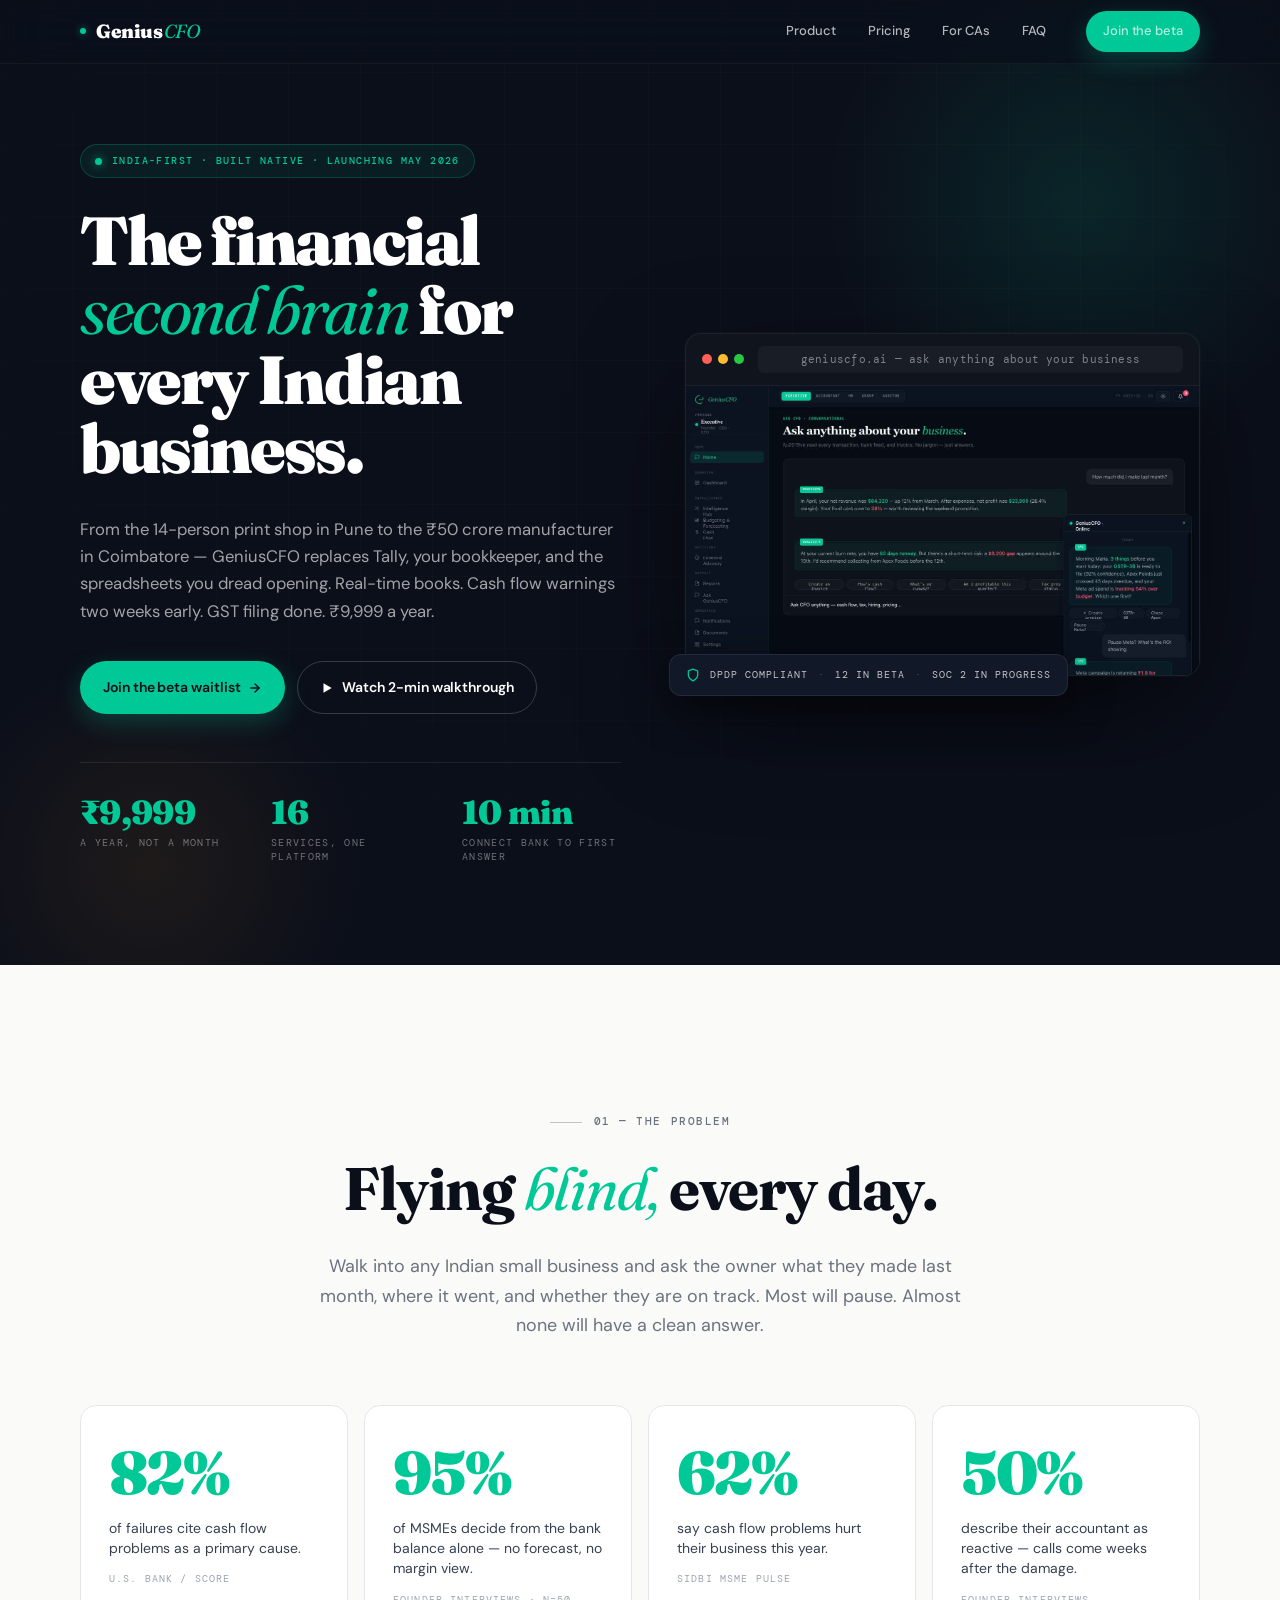
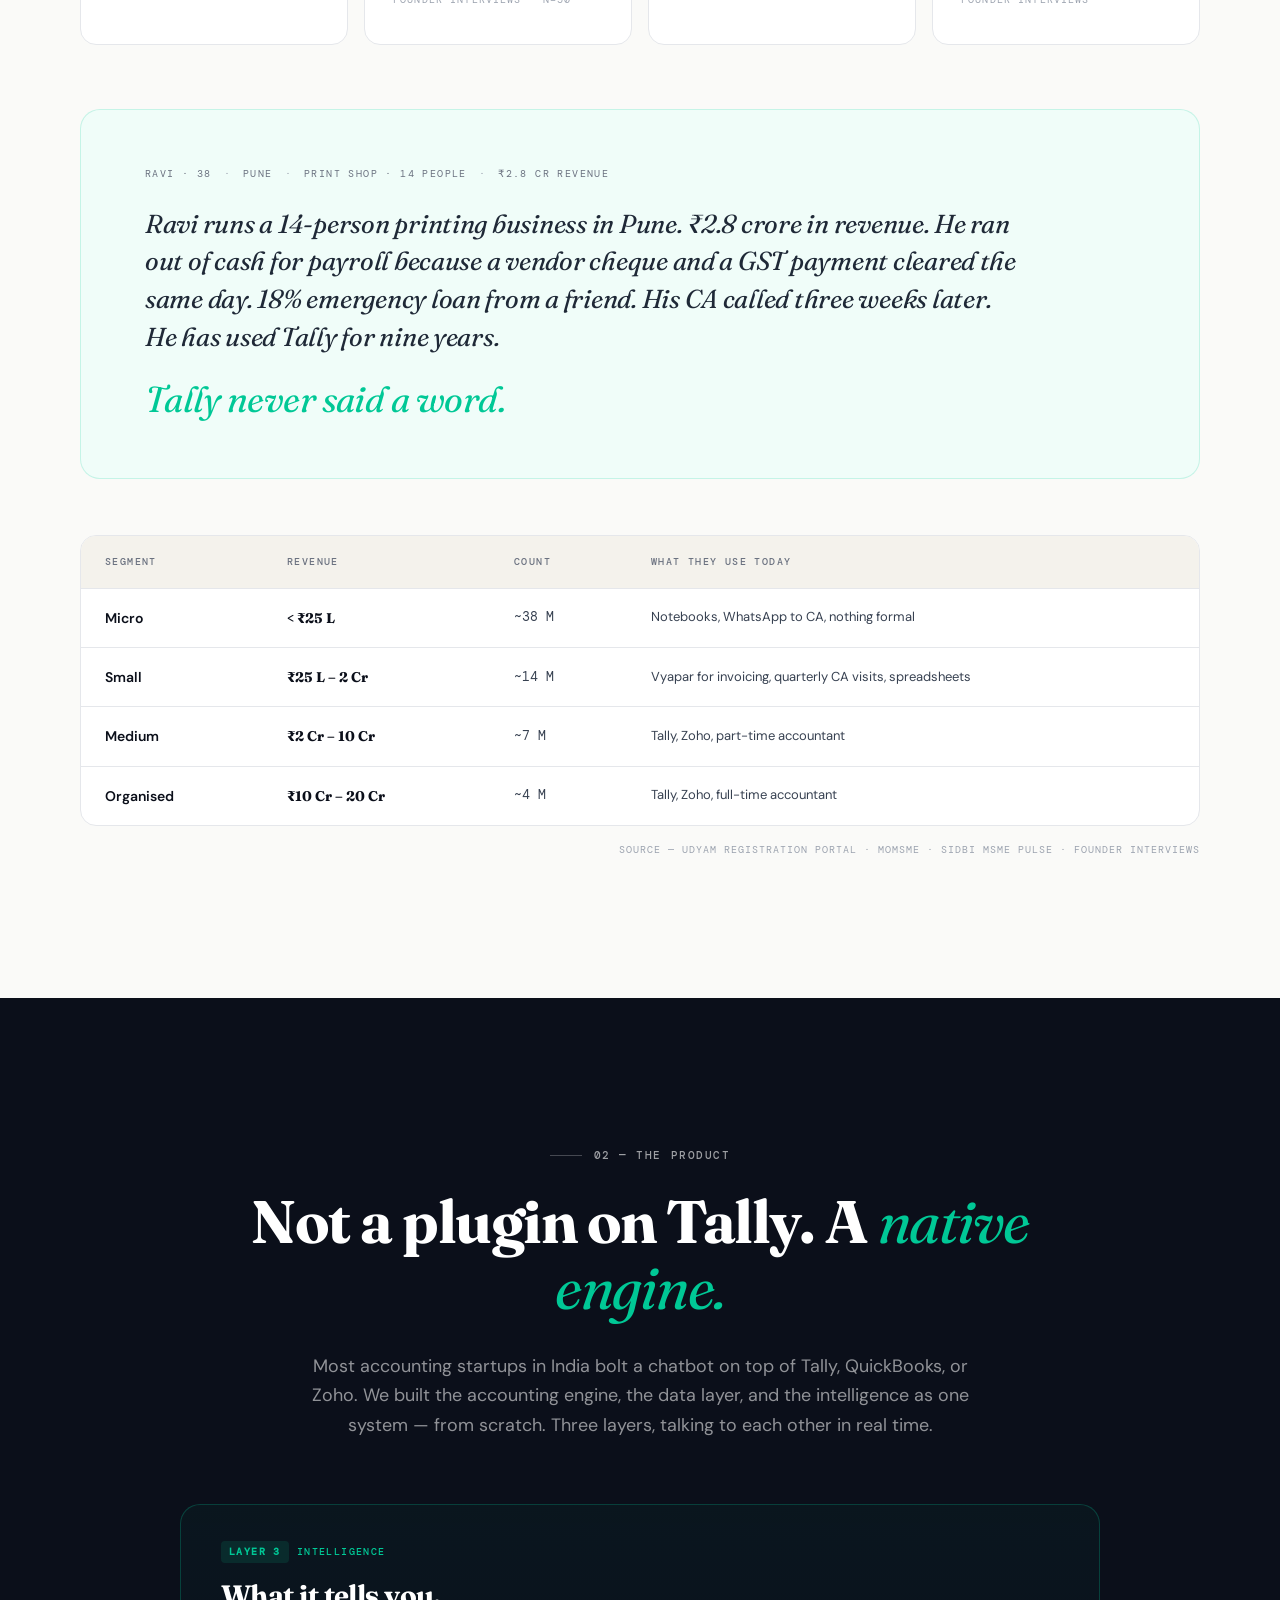
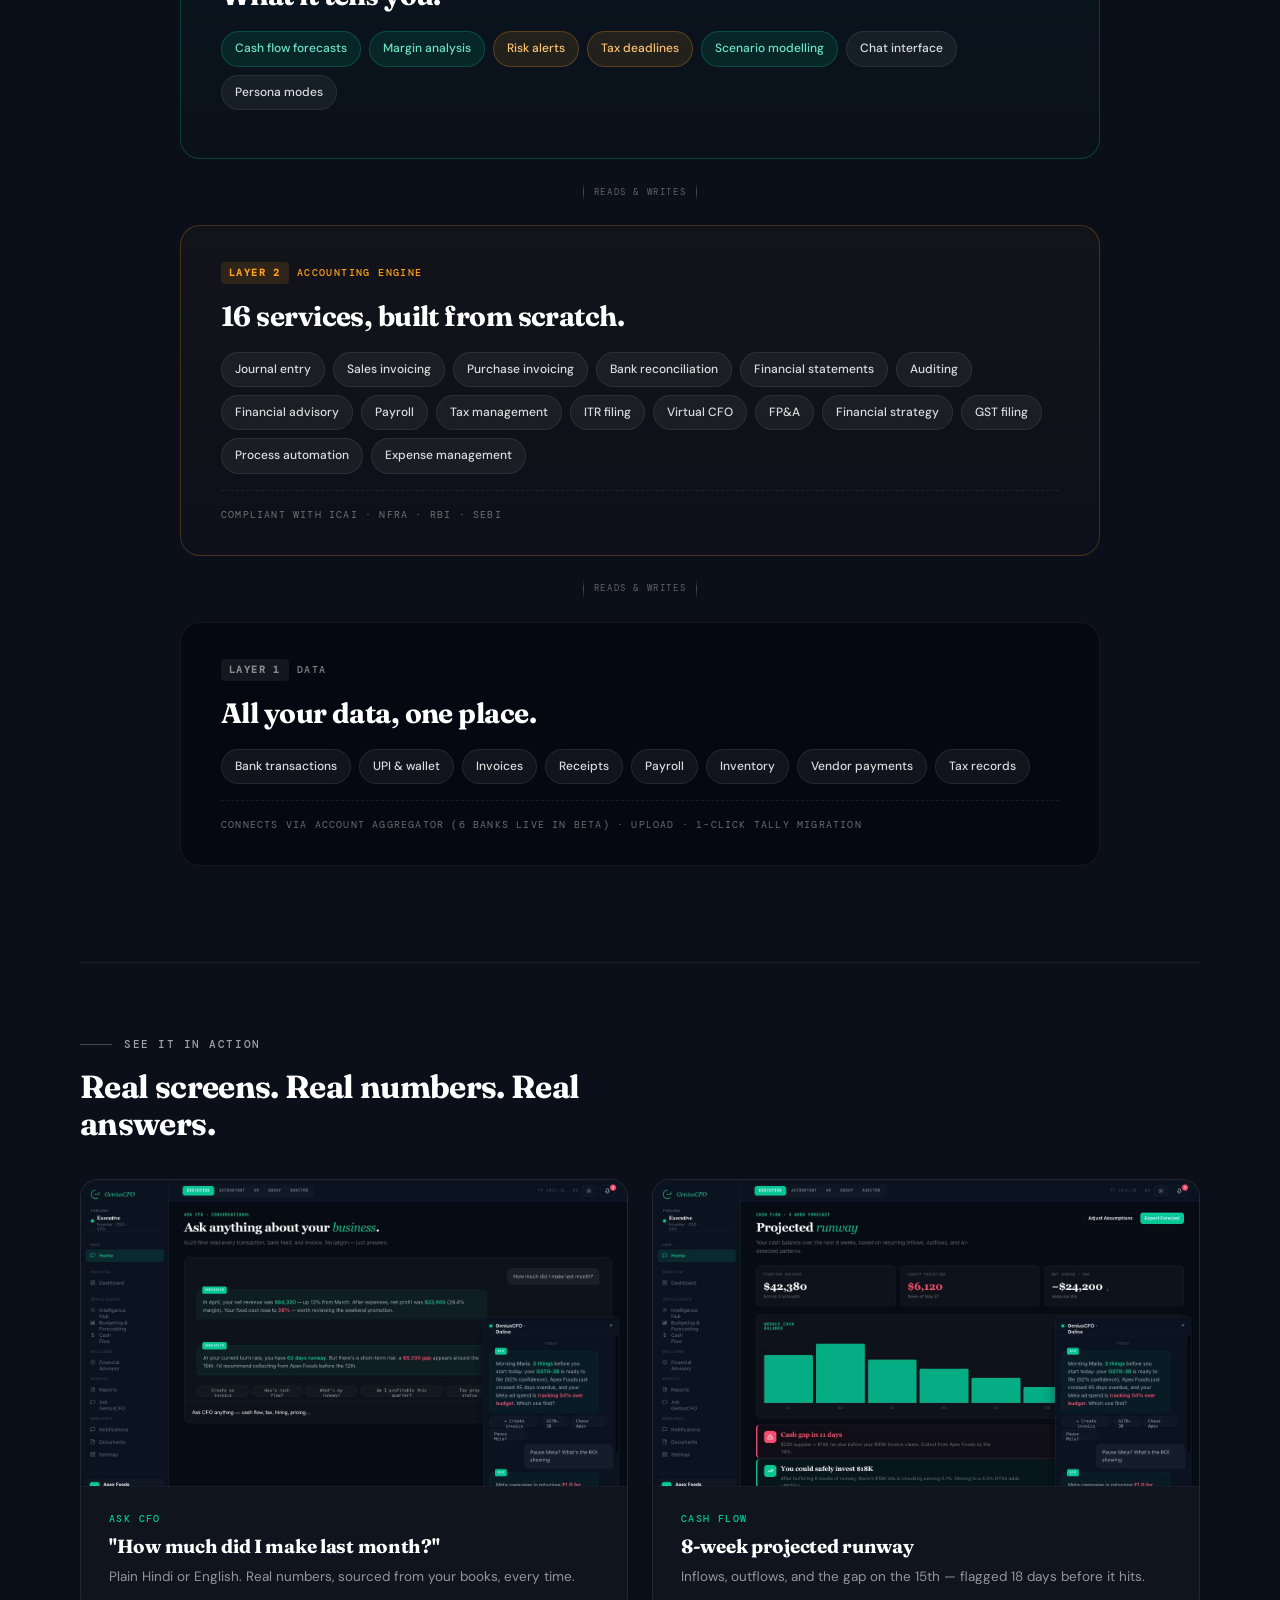
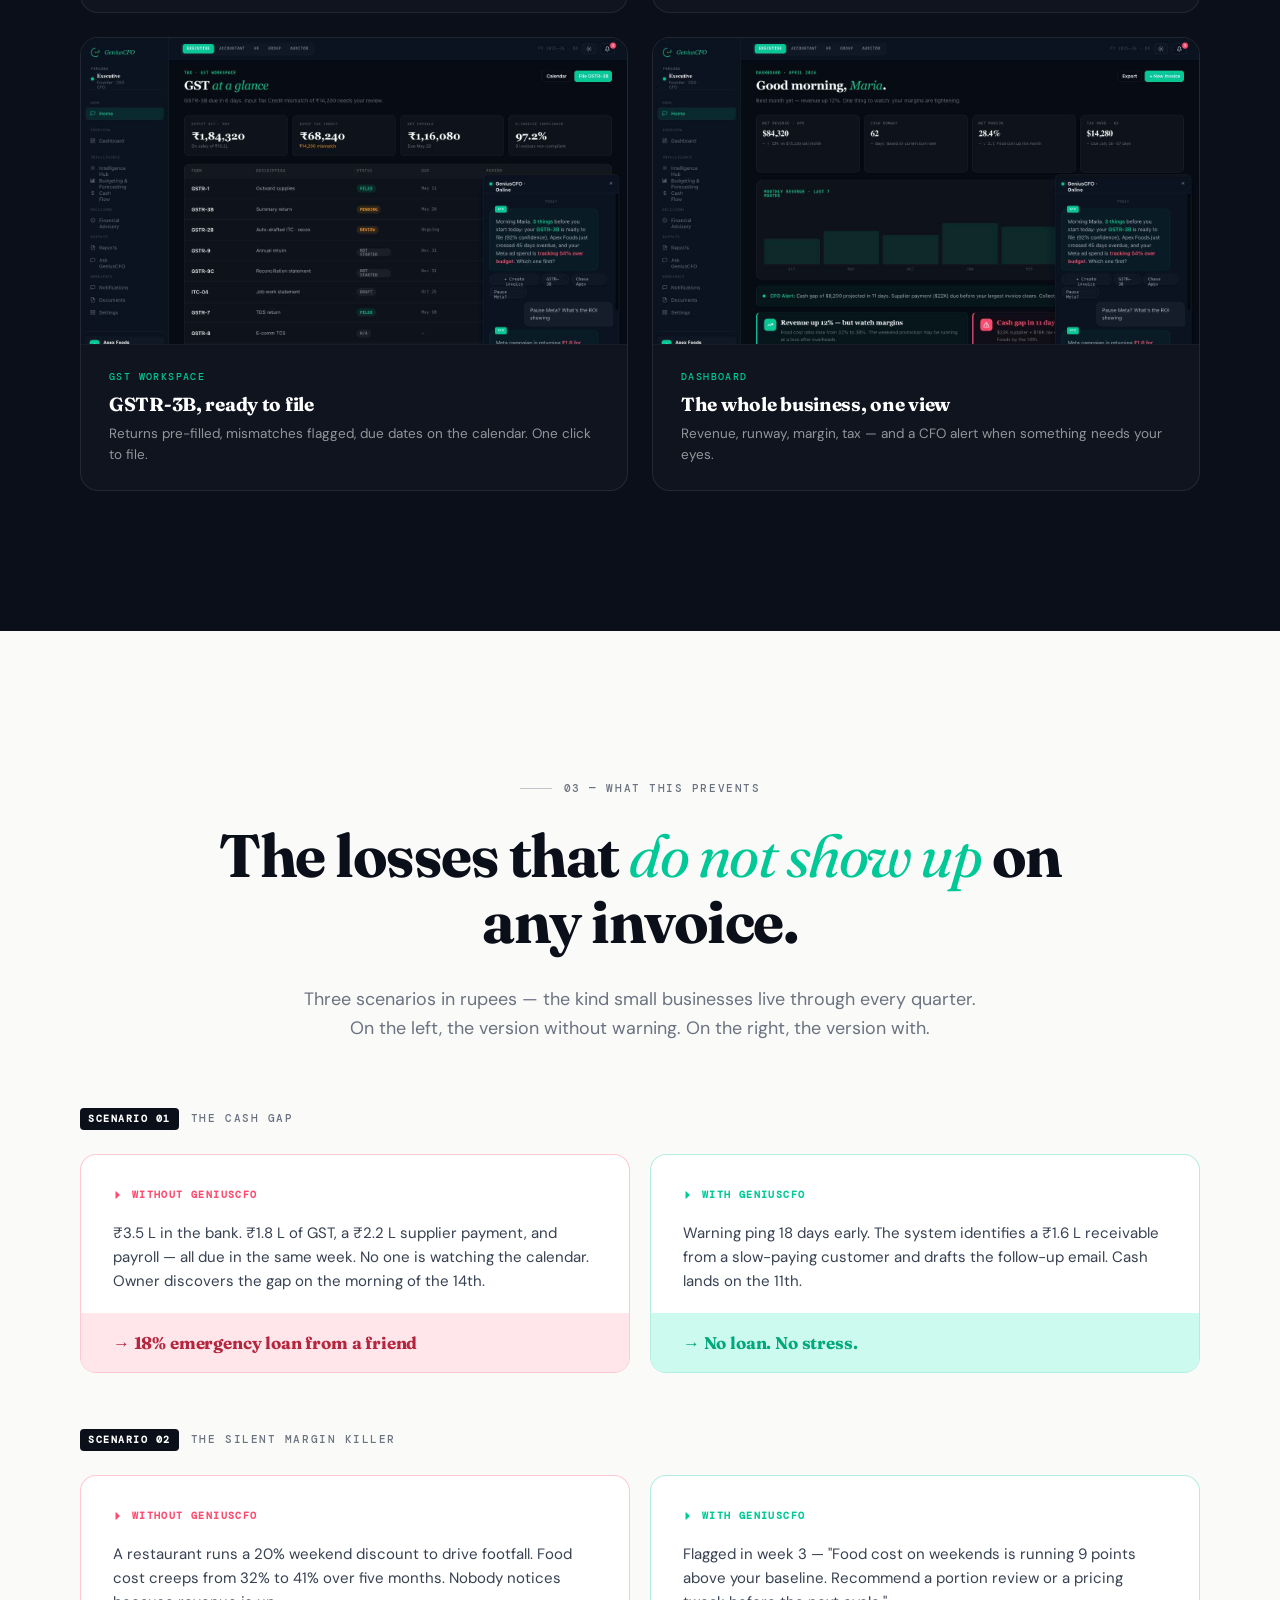
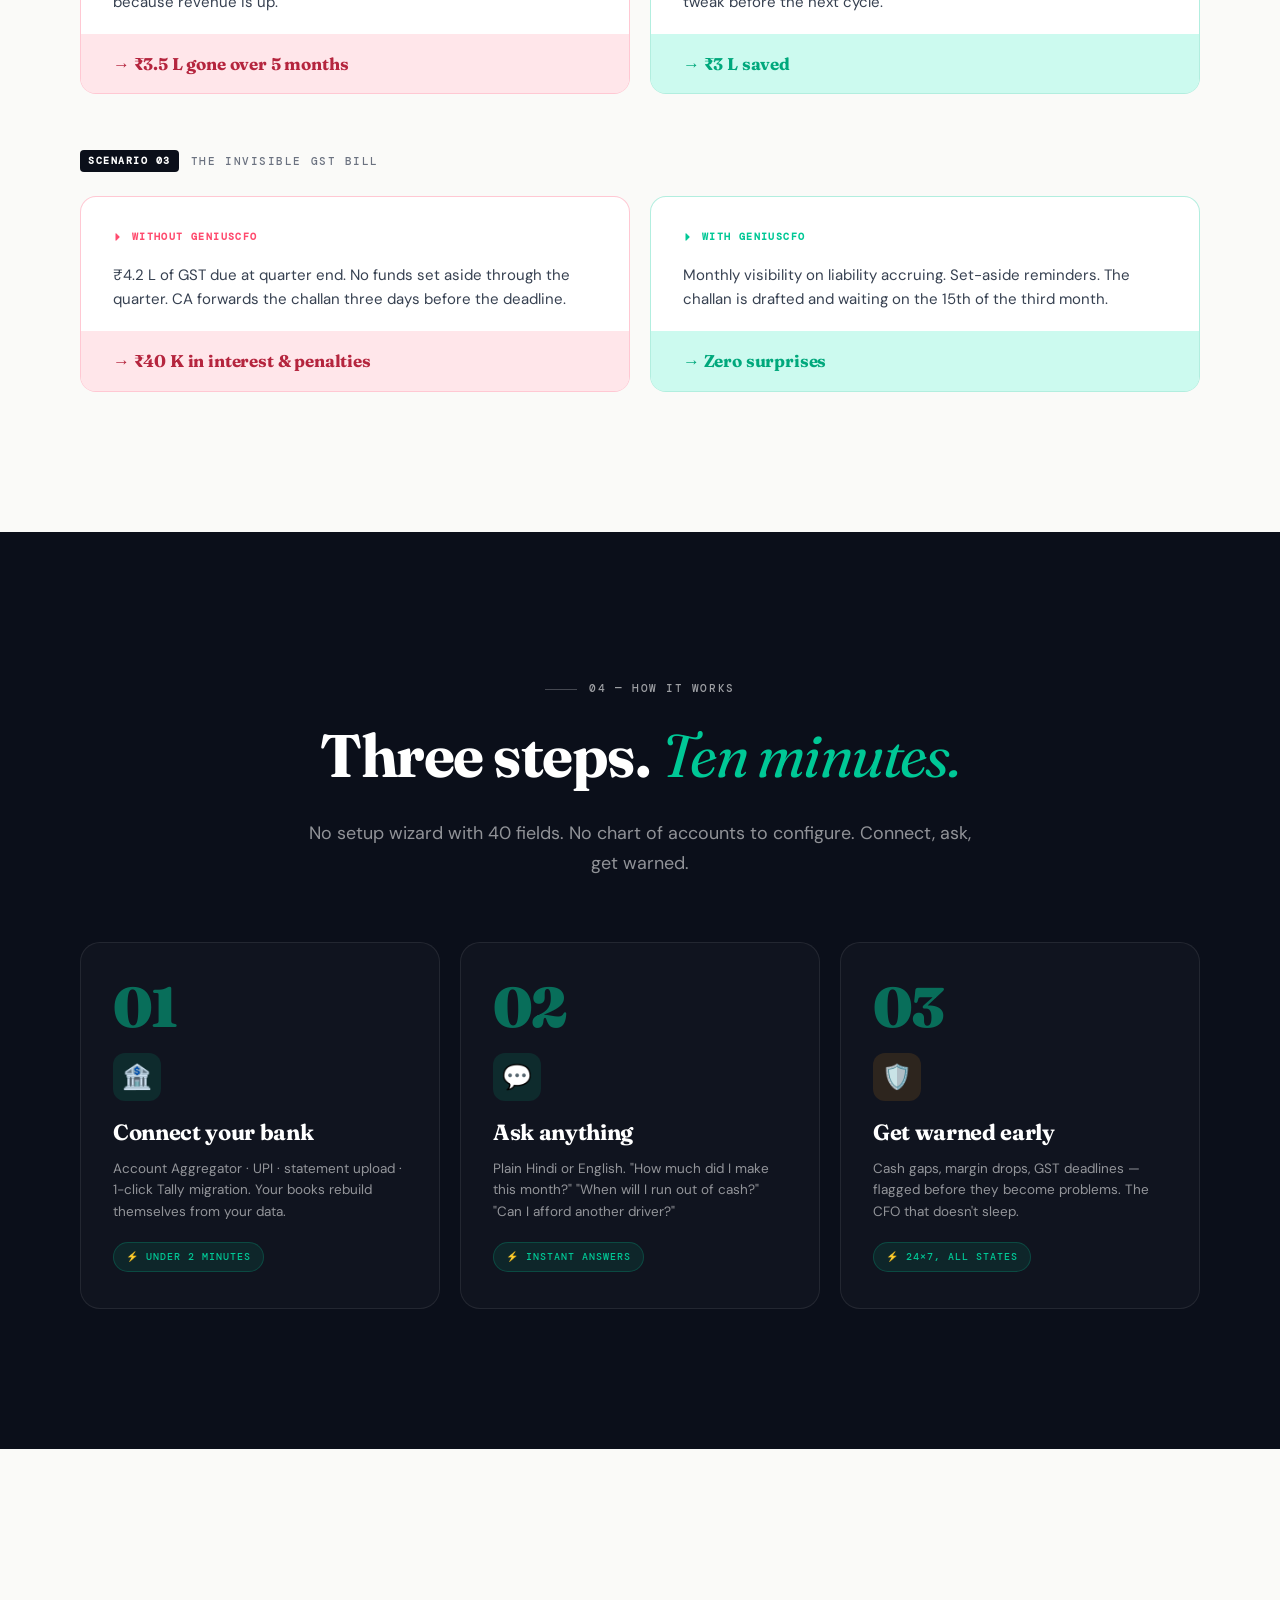
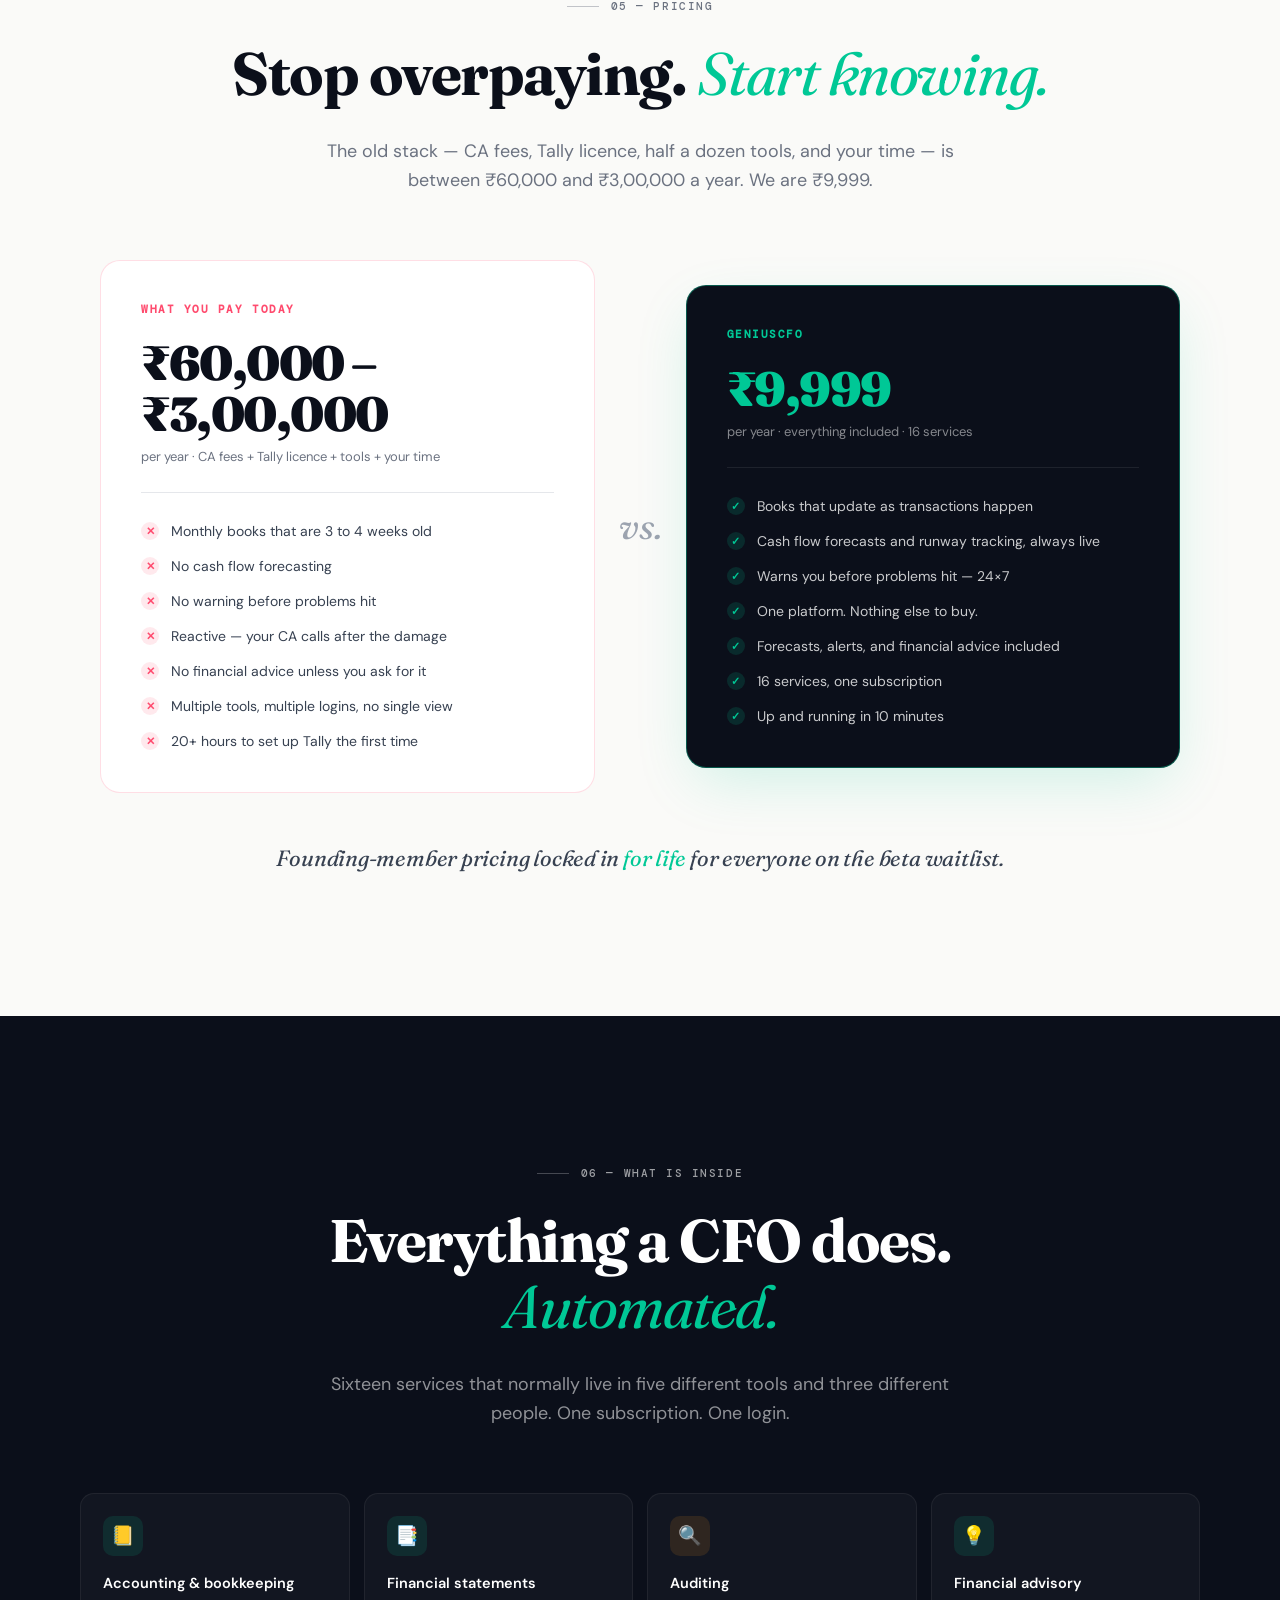
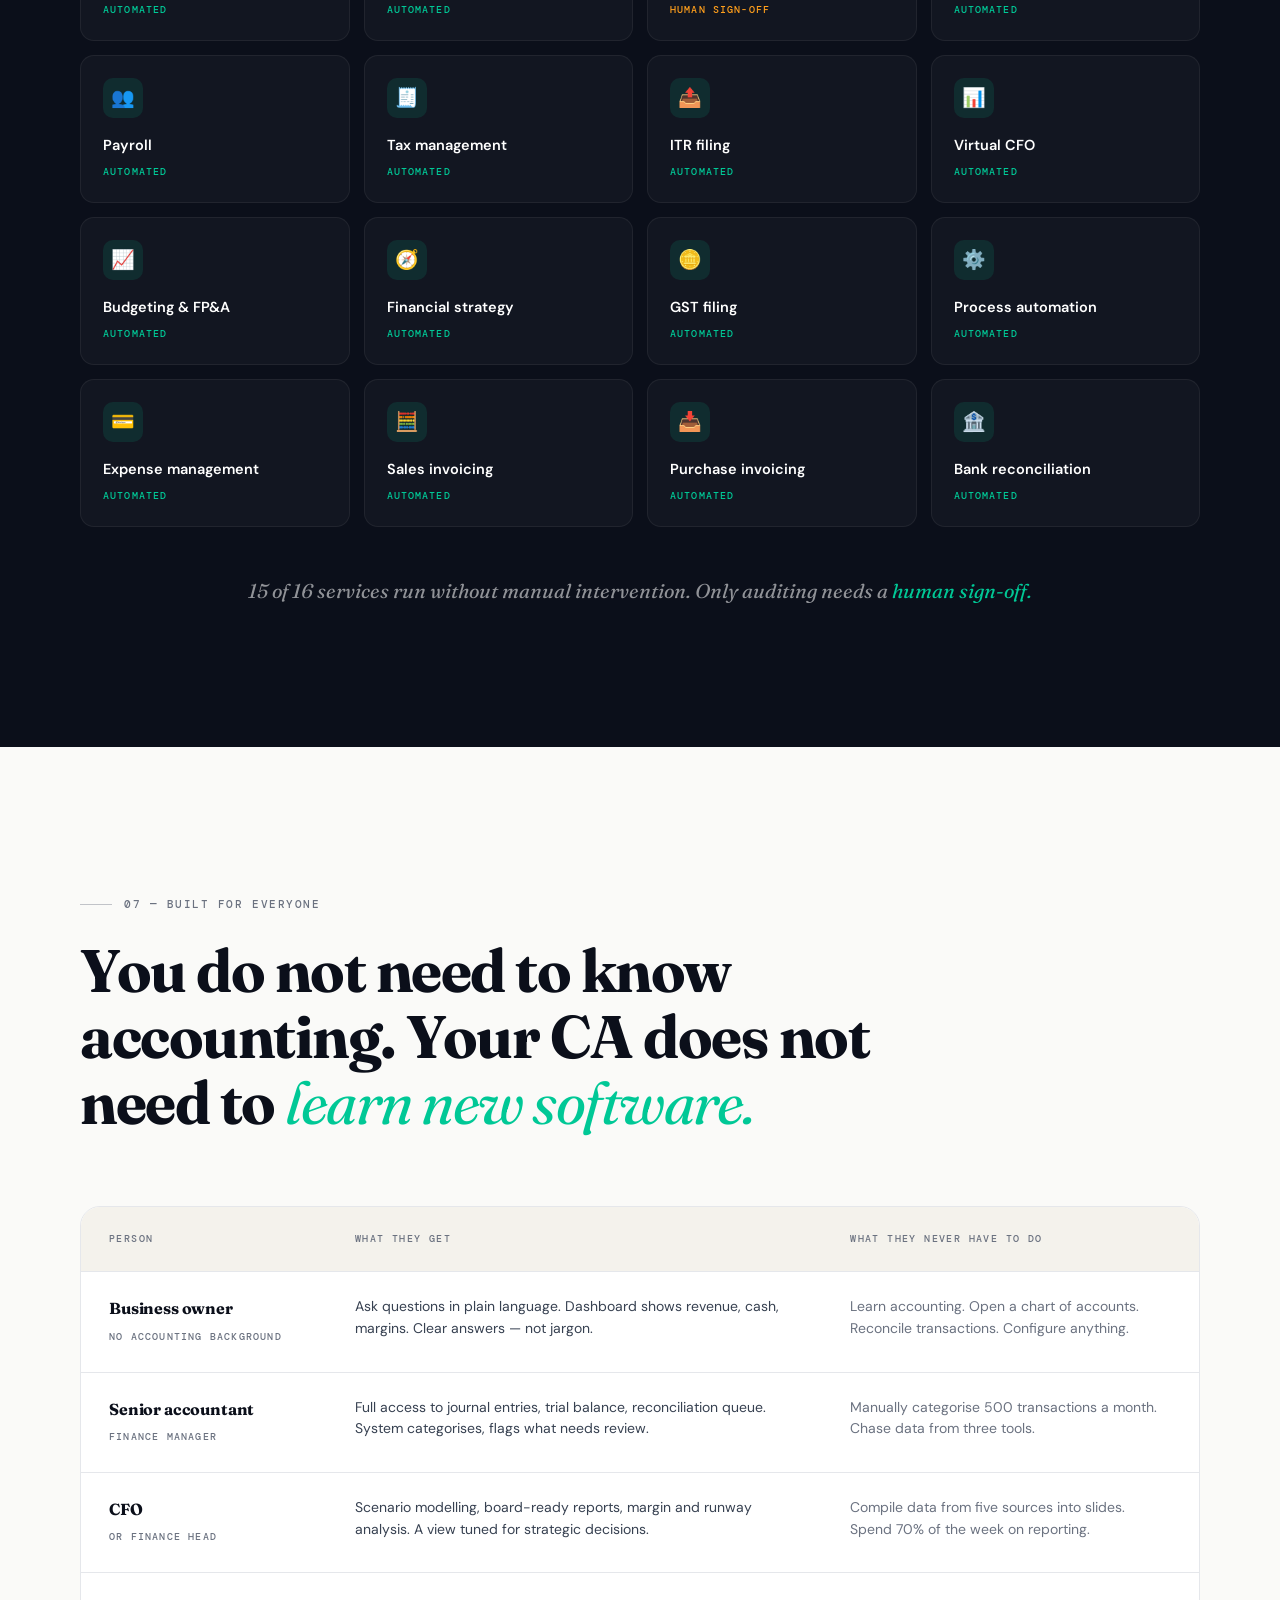
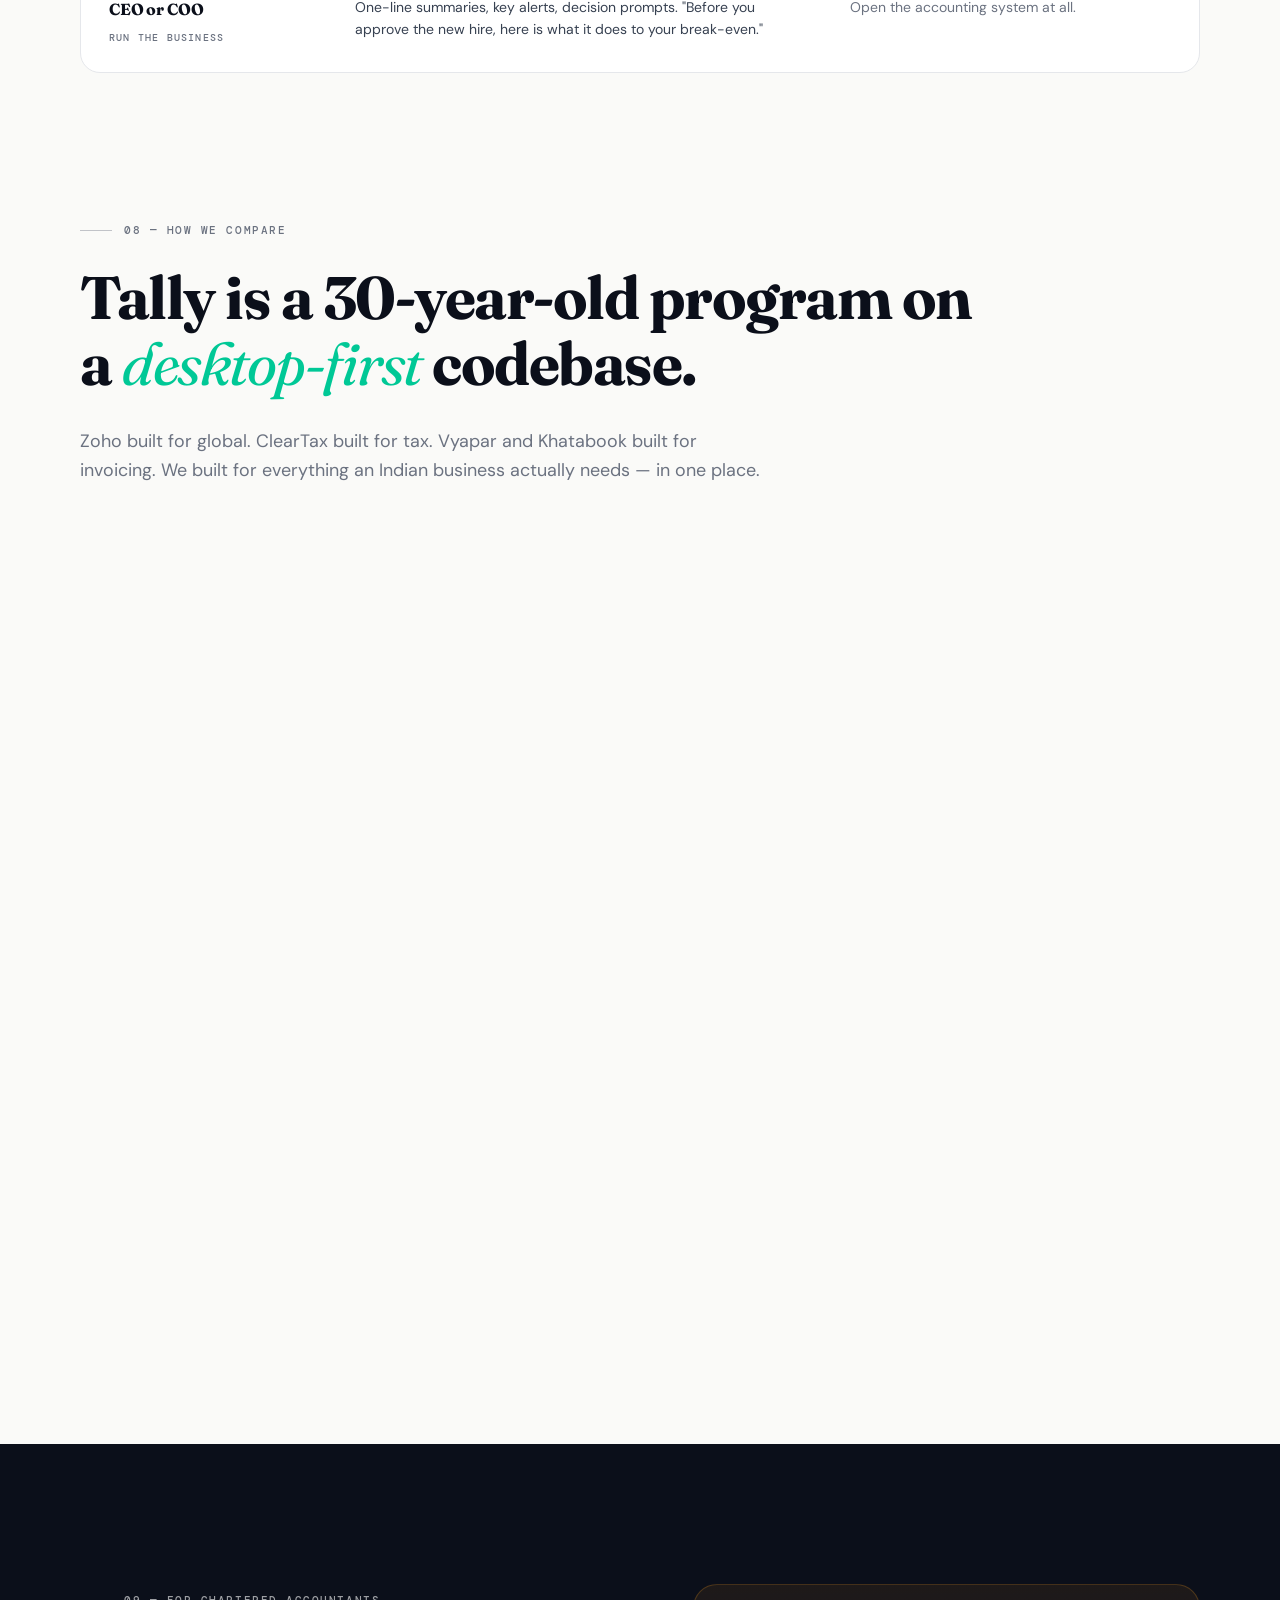
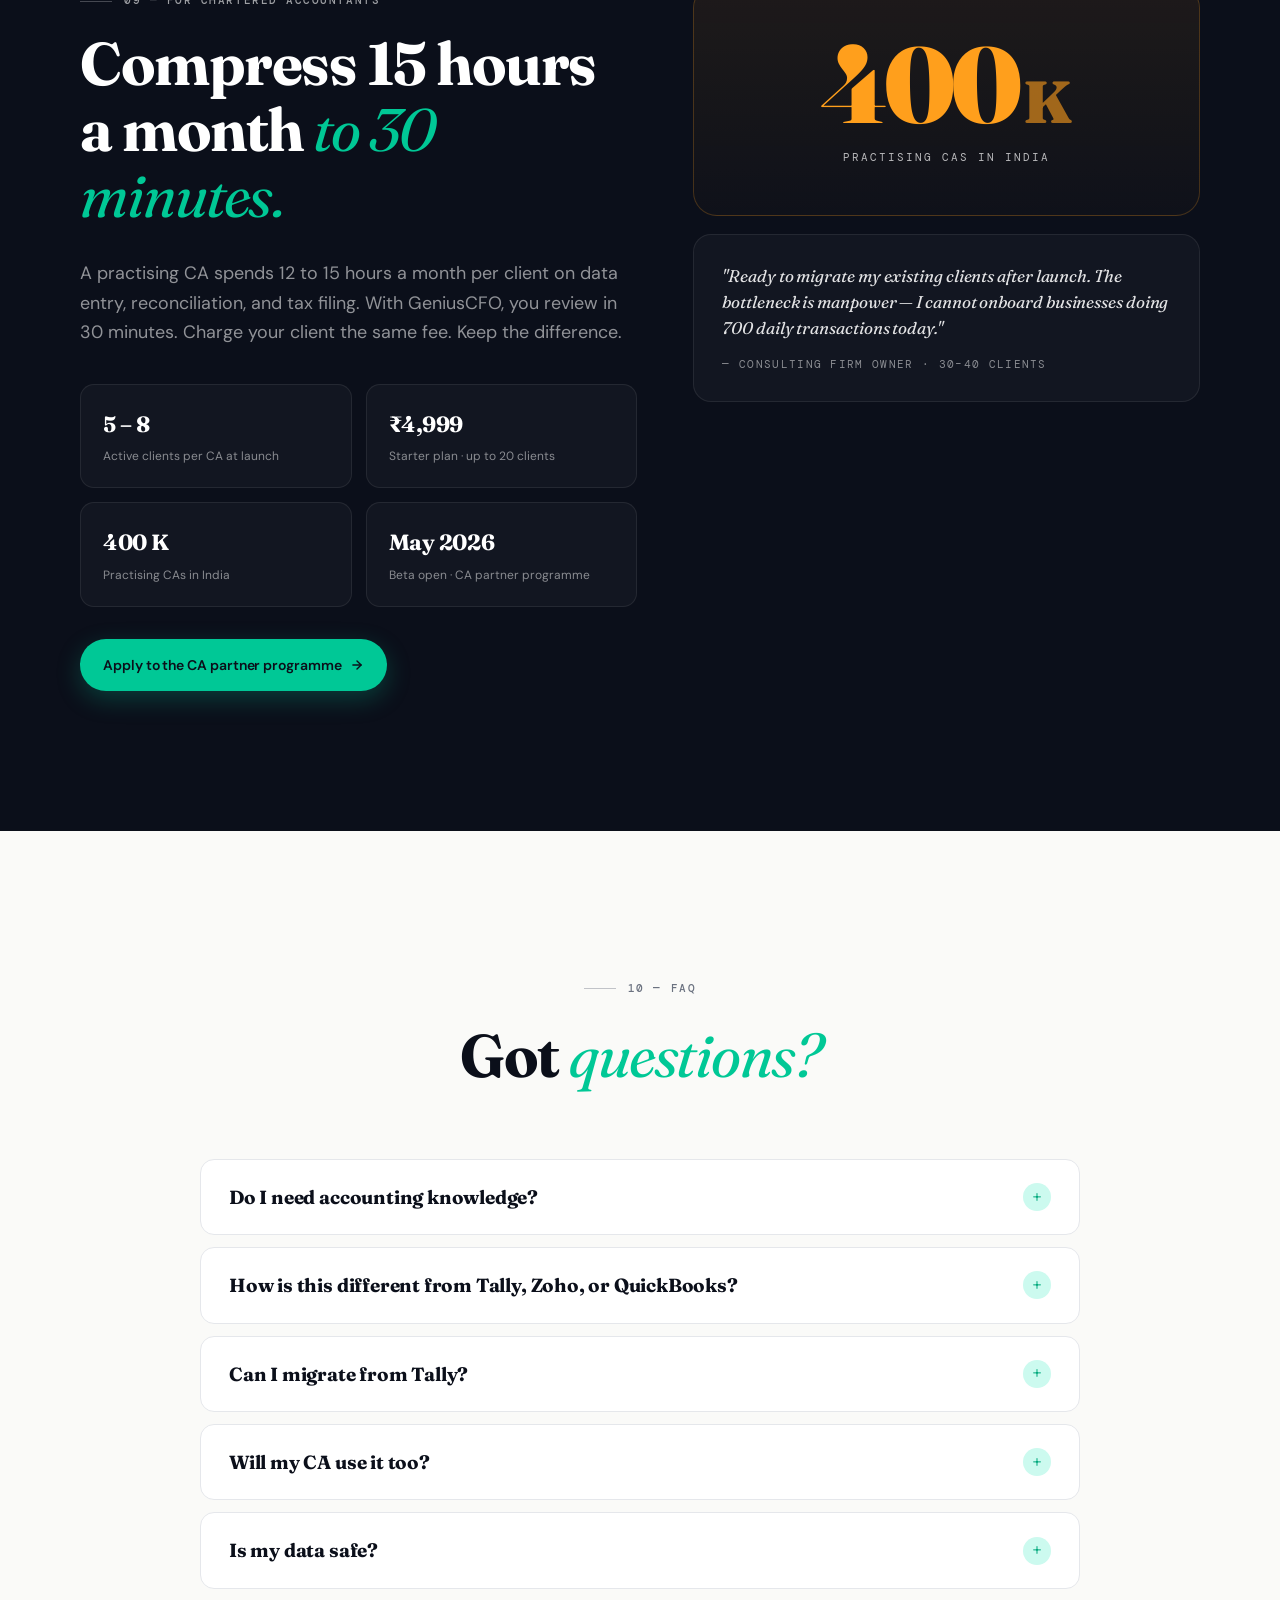
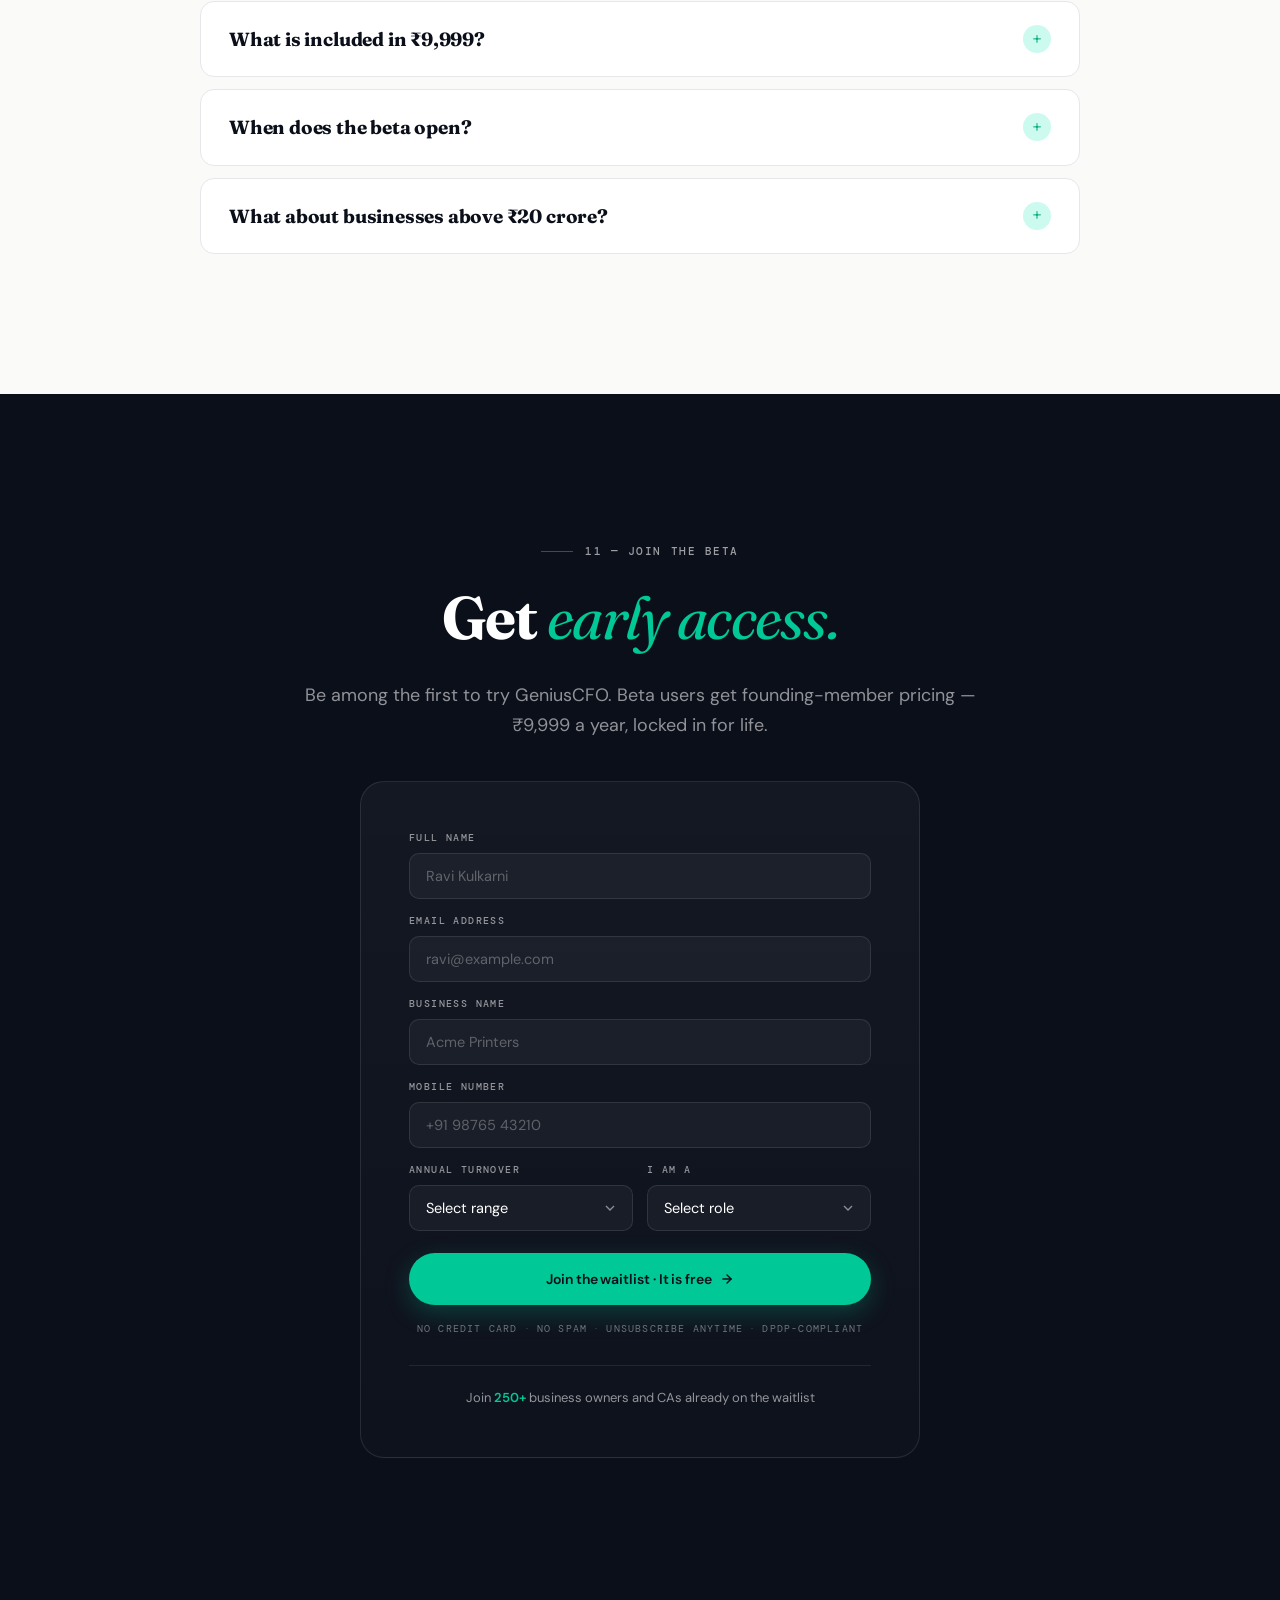
==== commit b84267fc: "Restore video modal with correct YouTube iframe embed attributes Updated iframe allow attributes to " ====
--- a/index.html
+++ b/index.html
@@ -5,9 +5,20 @@
 <meta name="viewport" content="width=device-width, initial-scale=1.0">
 <title>GeniusCFO — The financial second brain for every Indian business</title>
 <meta name="description" content="Replaces Tally, your bookkeeper, and the spreadsheets you dread opening. Real-time books. Cash flow warnings two weeks early. GST filing done. ₹9,999 a year.">
+<!-- Google Tag Manager -->
+<script>(function(w,d,s,l,i){w[l]=w[l]||[];w[l].push({'gtm.start':
+new Date().getTime(),event:'gtm.js'});var f=d.getElementsByTagName(s)[0],
+j=d.createElement(s),dl=l!='dataLayer'?'&l='+l:'';j.async=true;j.src=
+'https://www.googletagmanager.com/gtm.js?id='+i+dl;f.parentNode.insertBefore(j,f);
+})(window,document,'script','dataLayer','GTM-NPMFZCZG');</script>
+<!-- End Google Tag Manager -->
 <link rel="stylesheet" href="landing.css?v=3">
 </head>
 <body>
+<!-- Google Tag Manager (noscript) -->
+<noscript><iframe src="https://www.googletagmanager.com/ns.html?id=GTM-NPMFZCZG"
+height="0" width="0" style="display:none;visibility:hidden"></iframe></noscript>
+<!-- End Google Tag Manager (noscript) -->
 
 <!-- =================== NAV =================== -->
 <header class="nav" id="nav">
@@ -804,7 +815,7 @@
   <div class="modal" style="background:#000; padding:0; max-width:960px; overflow:hidden;">
     <button class="modal-close" data-modal-close style="z-index:5;">×</button>
     <div class="video-aspect" style="aspect-ratio:16/9;">
-      <iframe id="demo-iframe" src="" allow="accelerometer; autoplay; clipboard-write; encrypted-media; gyroscope; picture-in-picture" allowfullscreen loading="lazy"></iframe>
+      <iframe id="demo-iframe" src="" title="YouTube video player" frameborder="0" allow="accelerometer; autoplay; clipboard-write; encrypted-media; gyroscope; picture-in-picture; web-share" referrerpolicy="strict-origin-when-cross-origin" allowfullscreen loading="lazy"></iframe>
     </div>
   </div>
 </div>
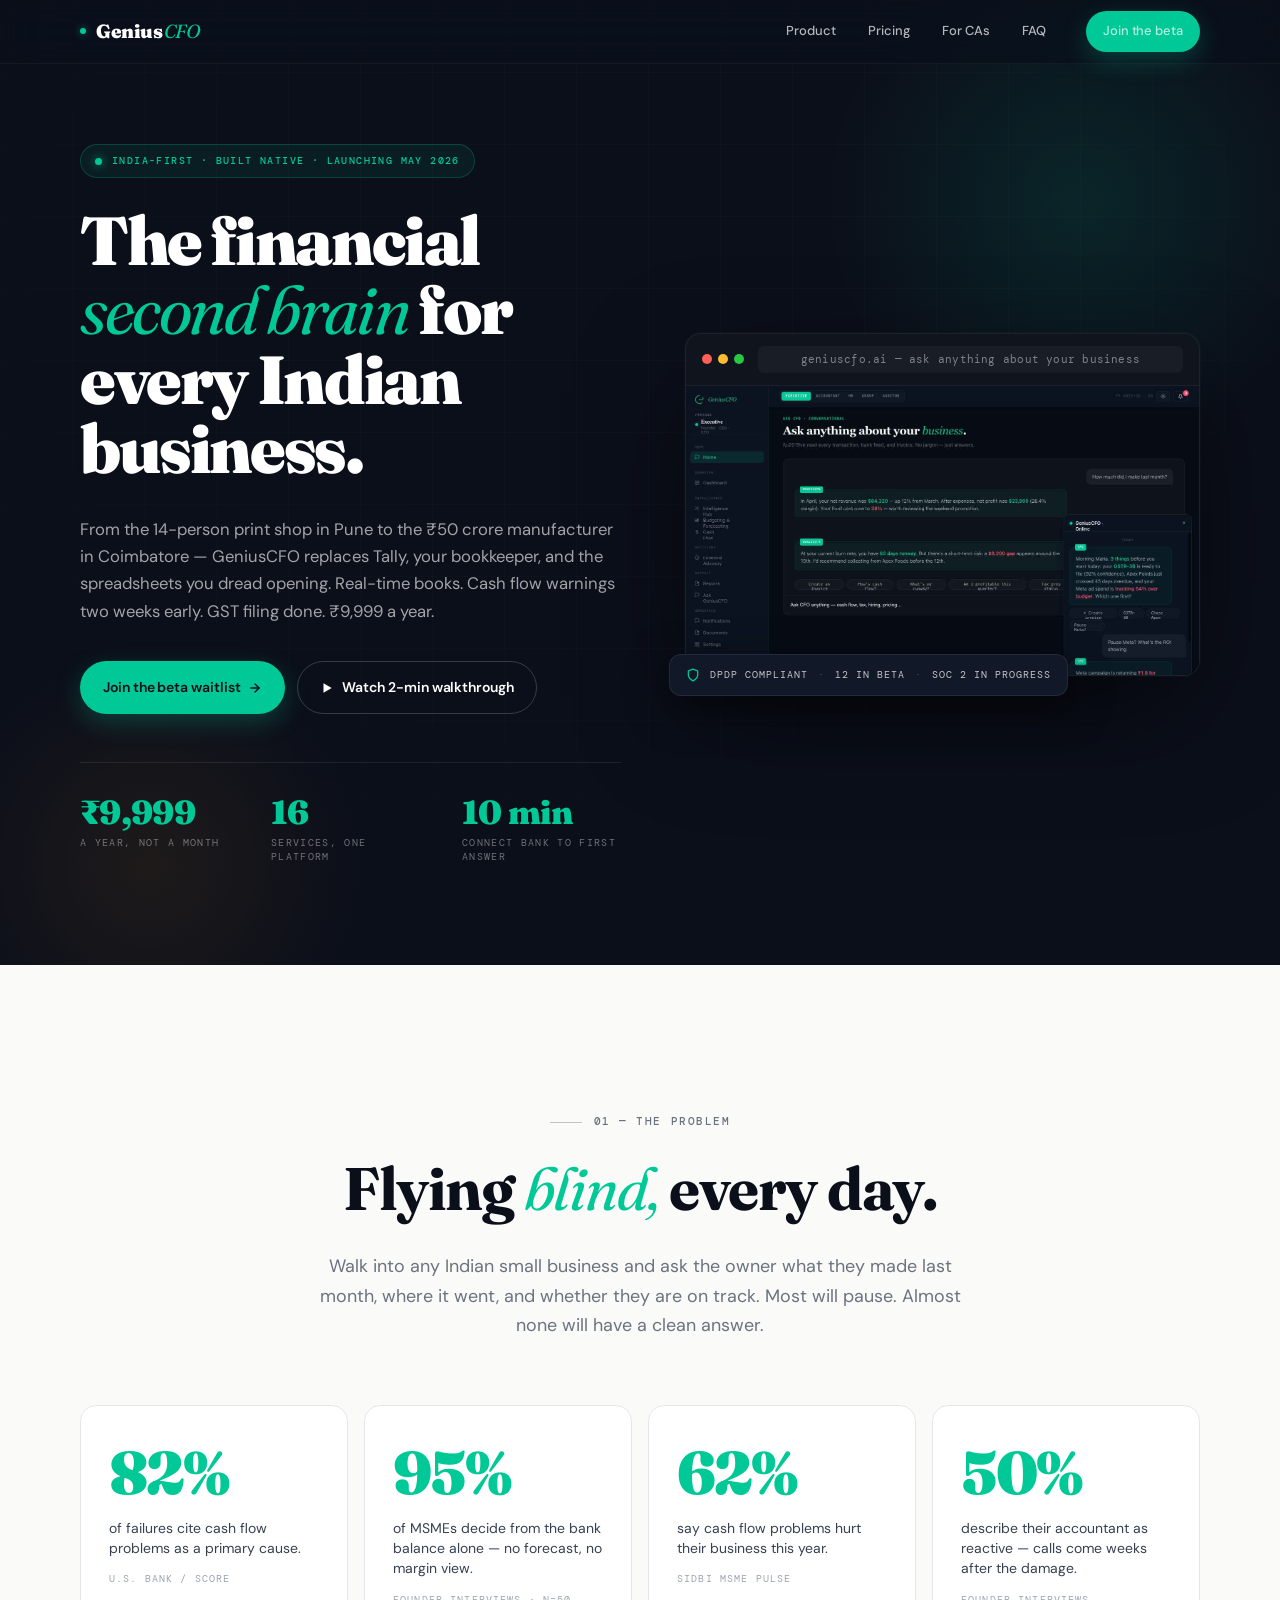
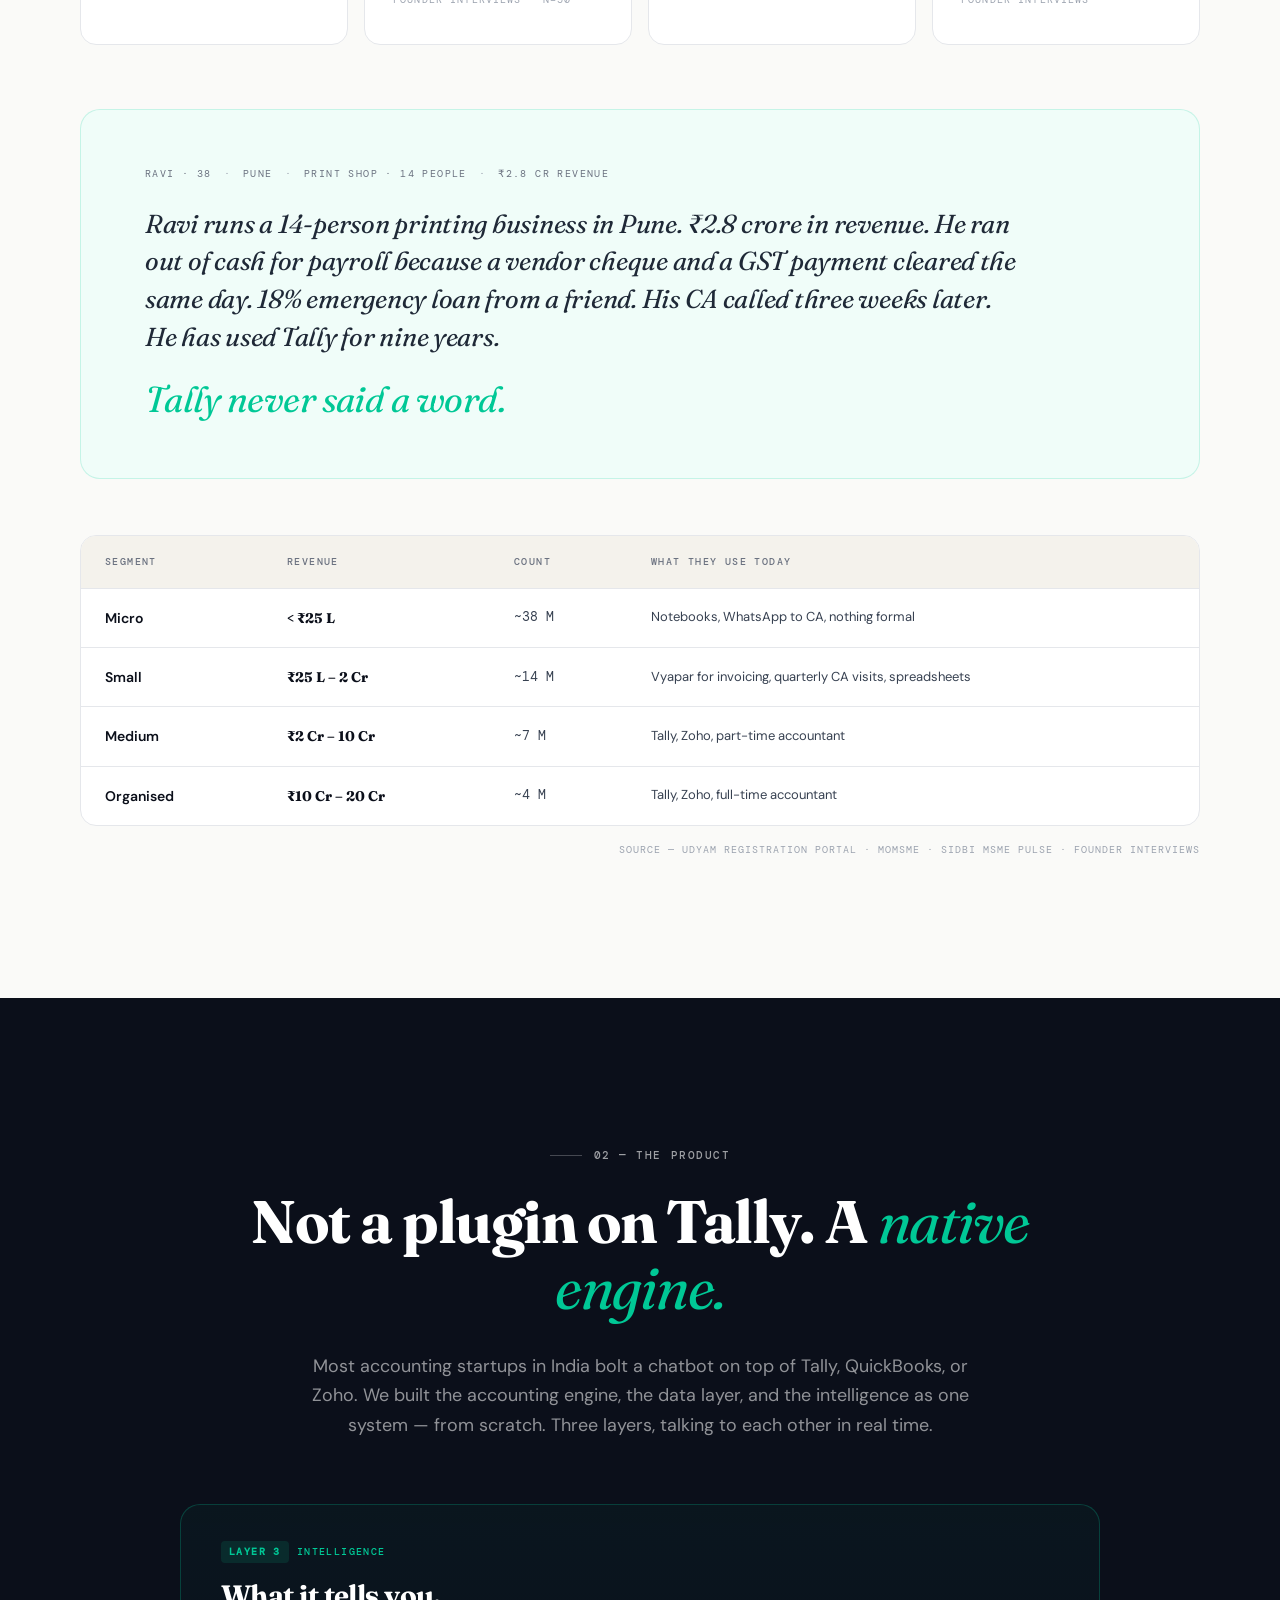
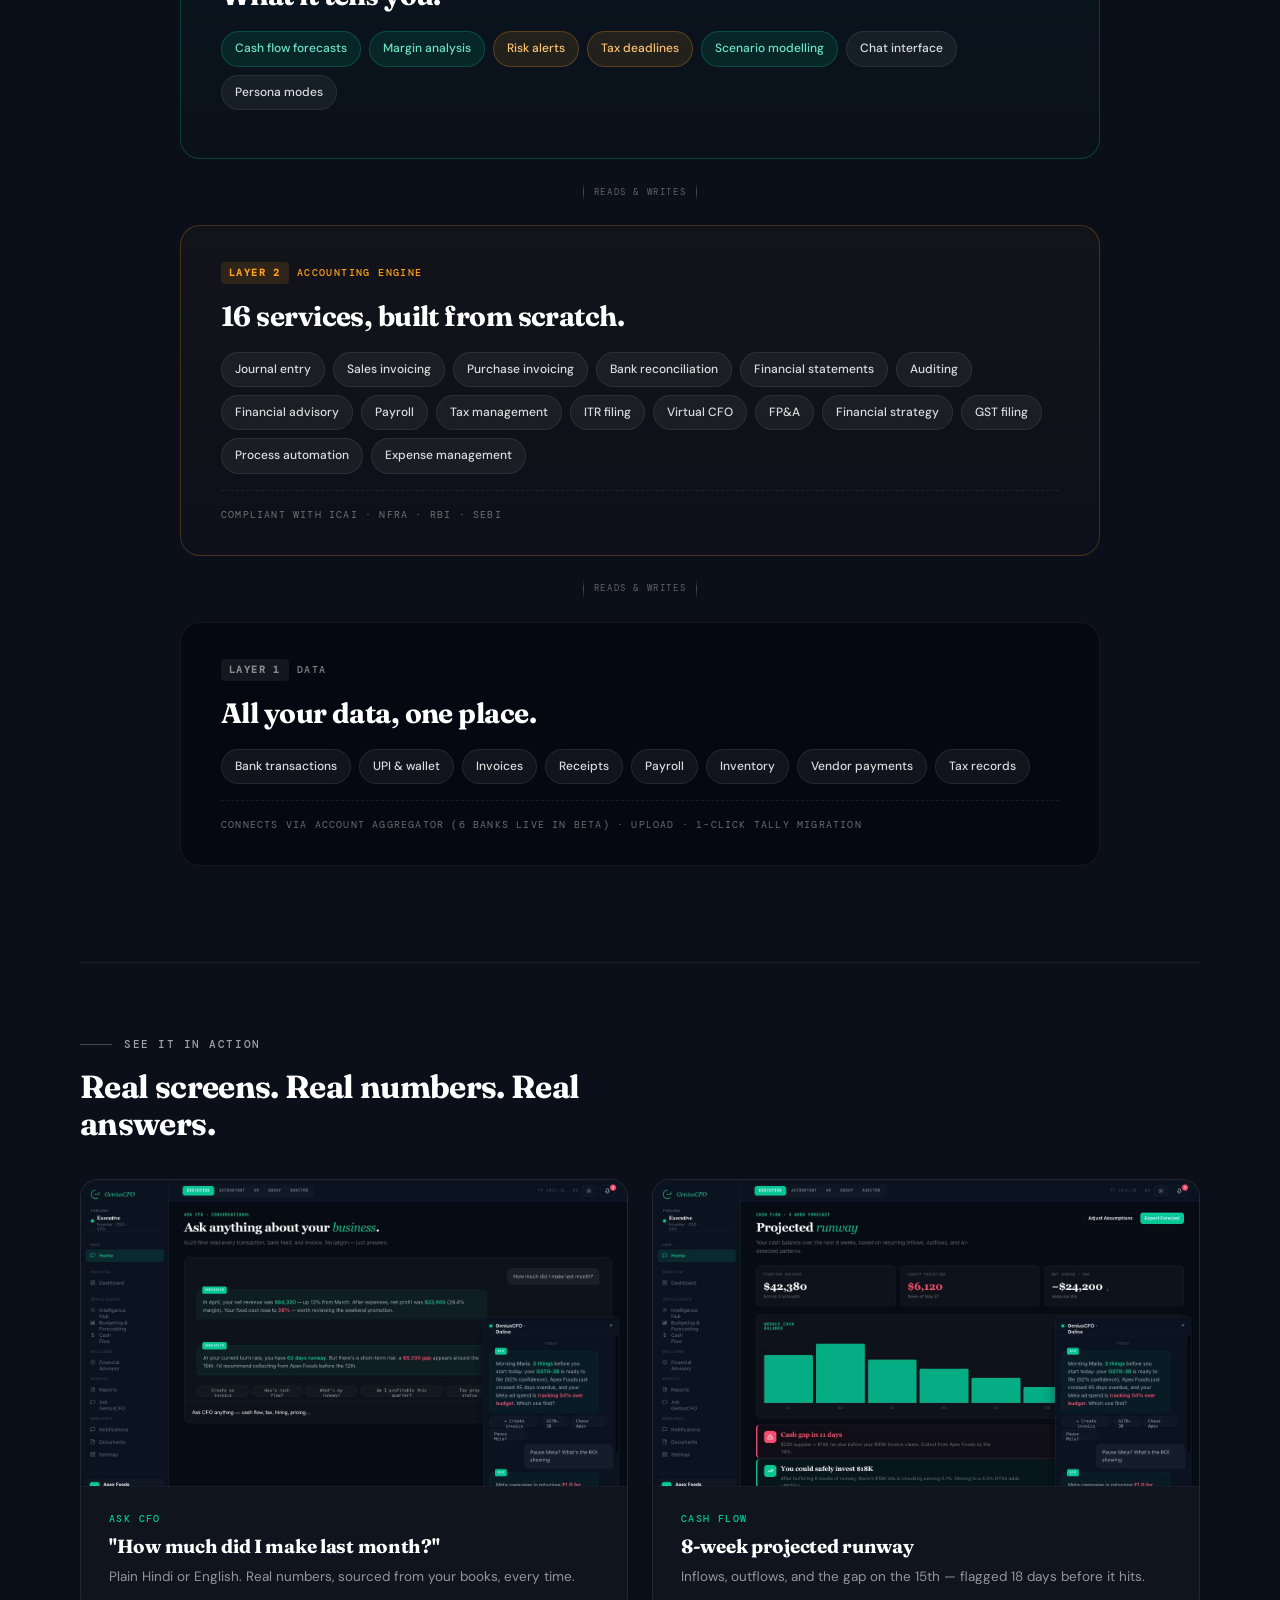
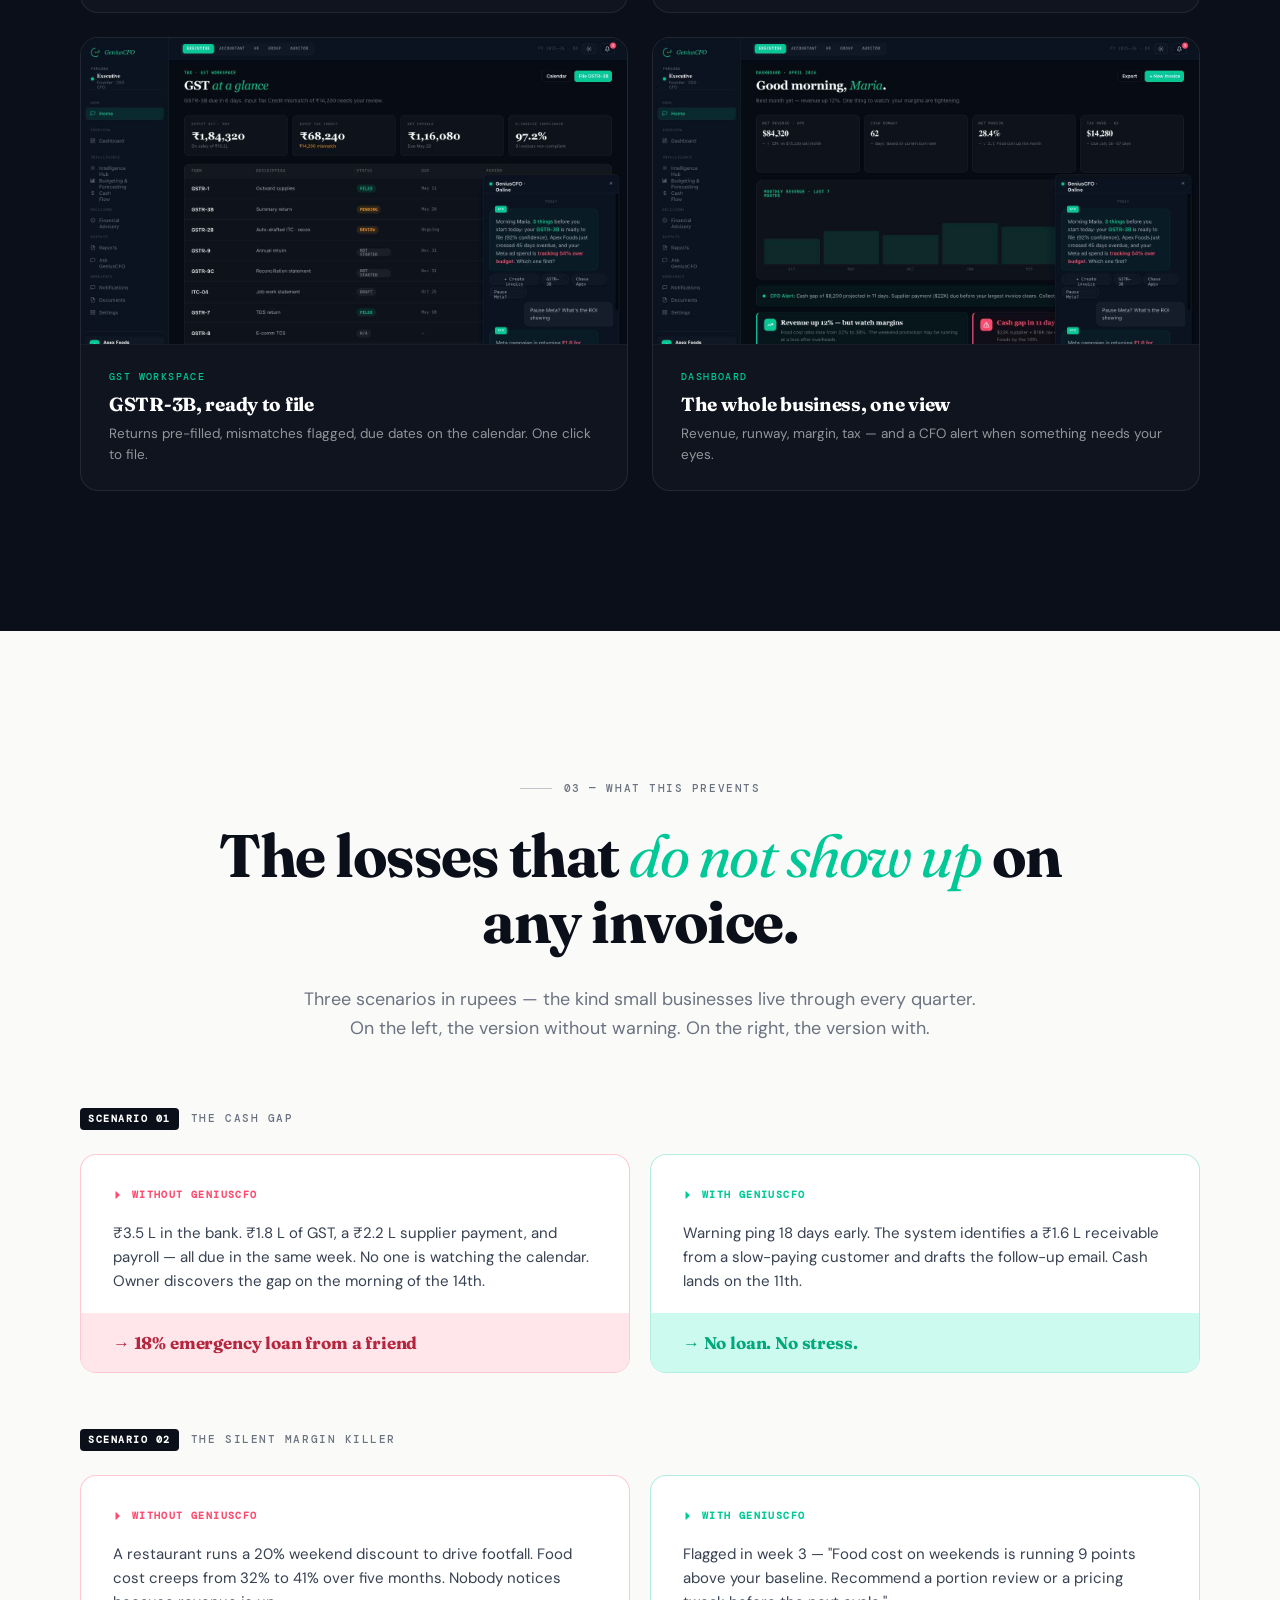
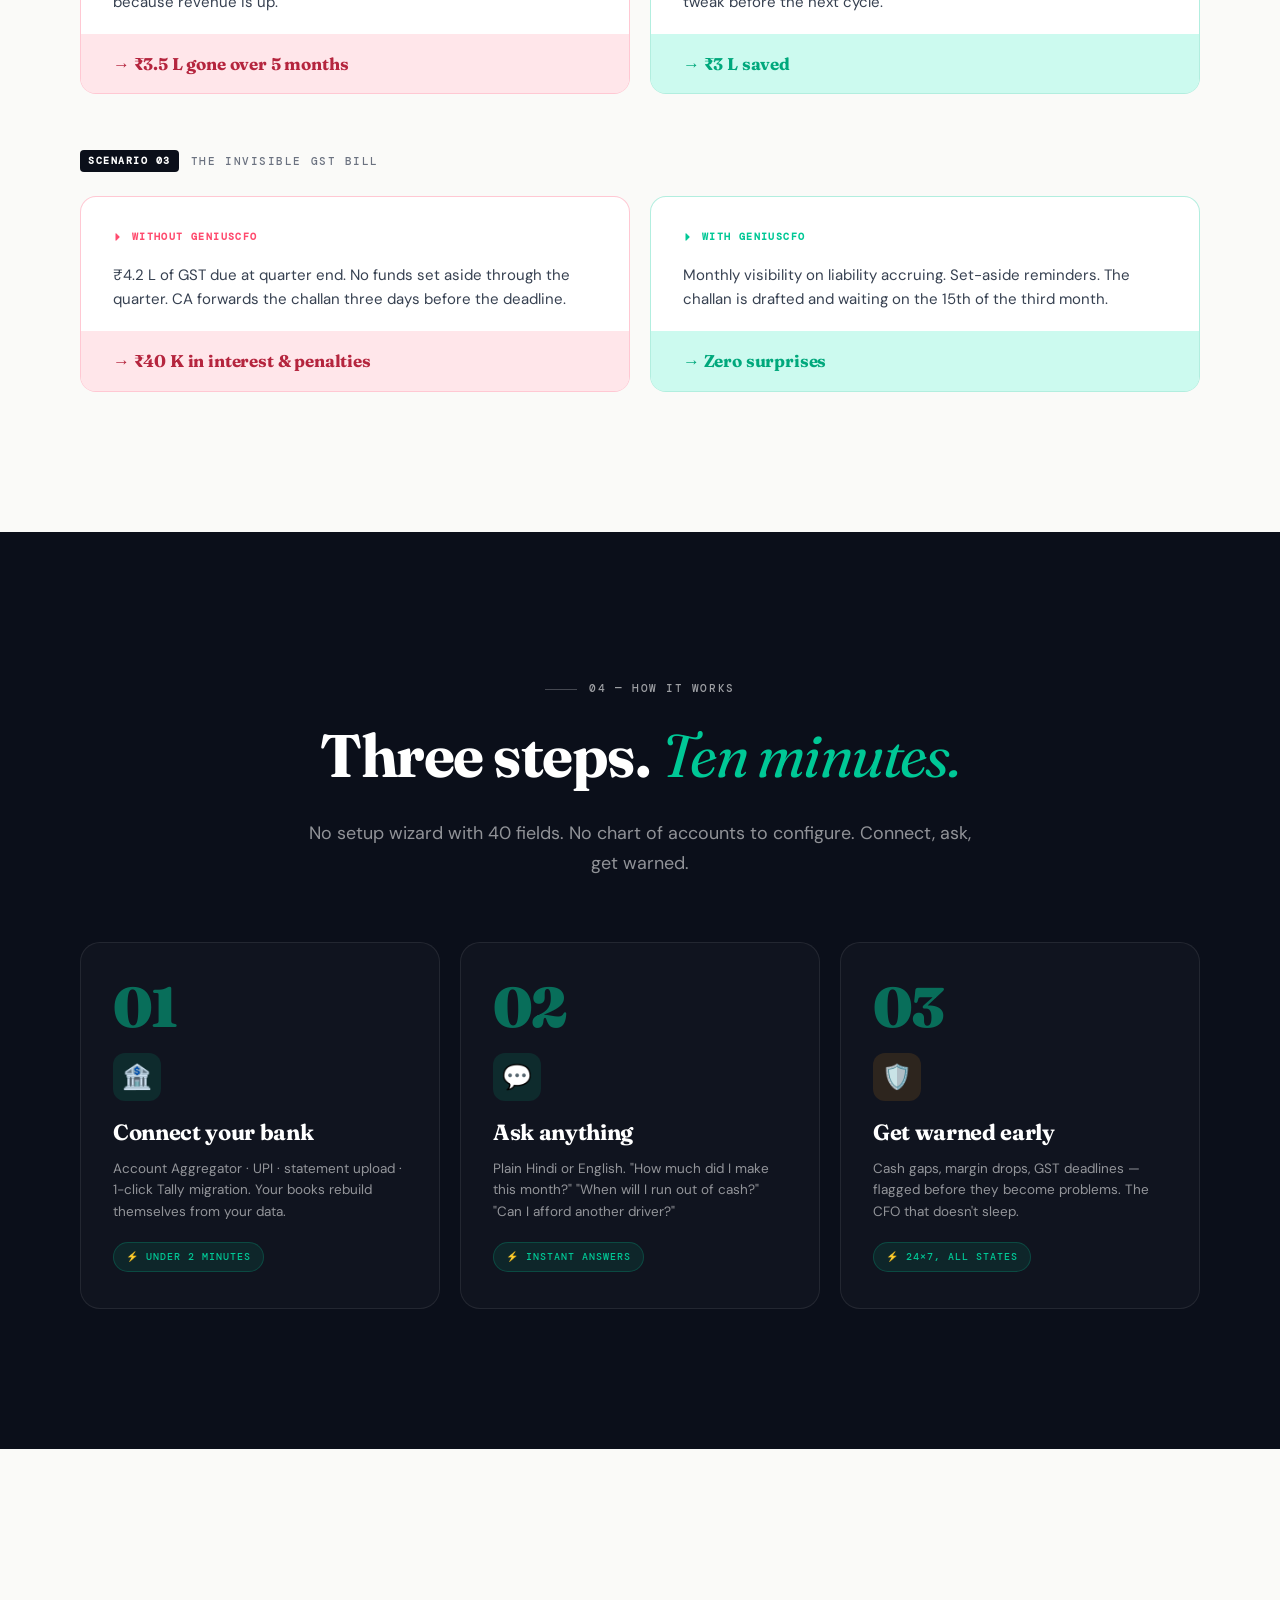
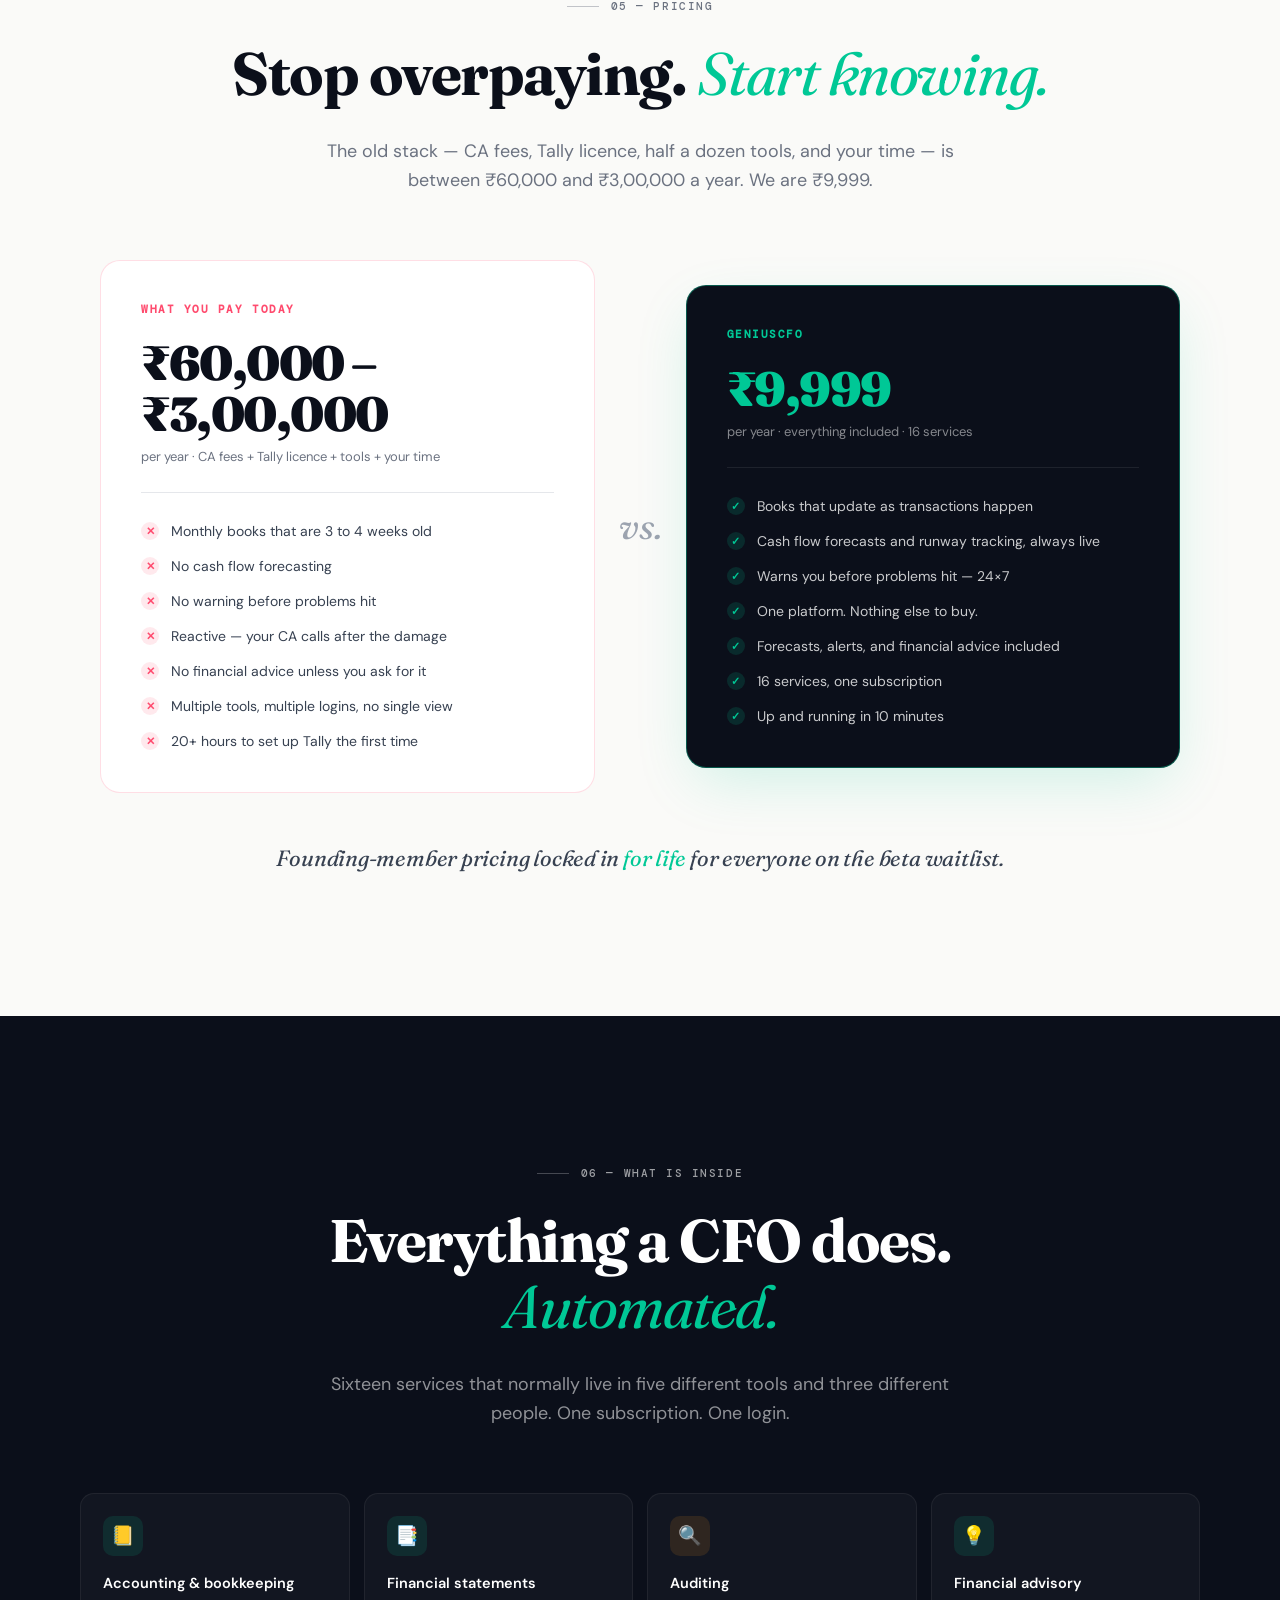
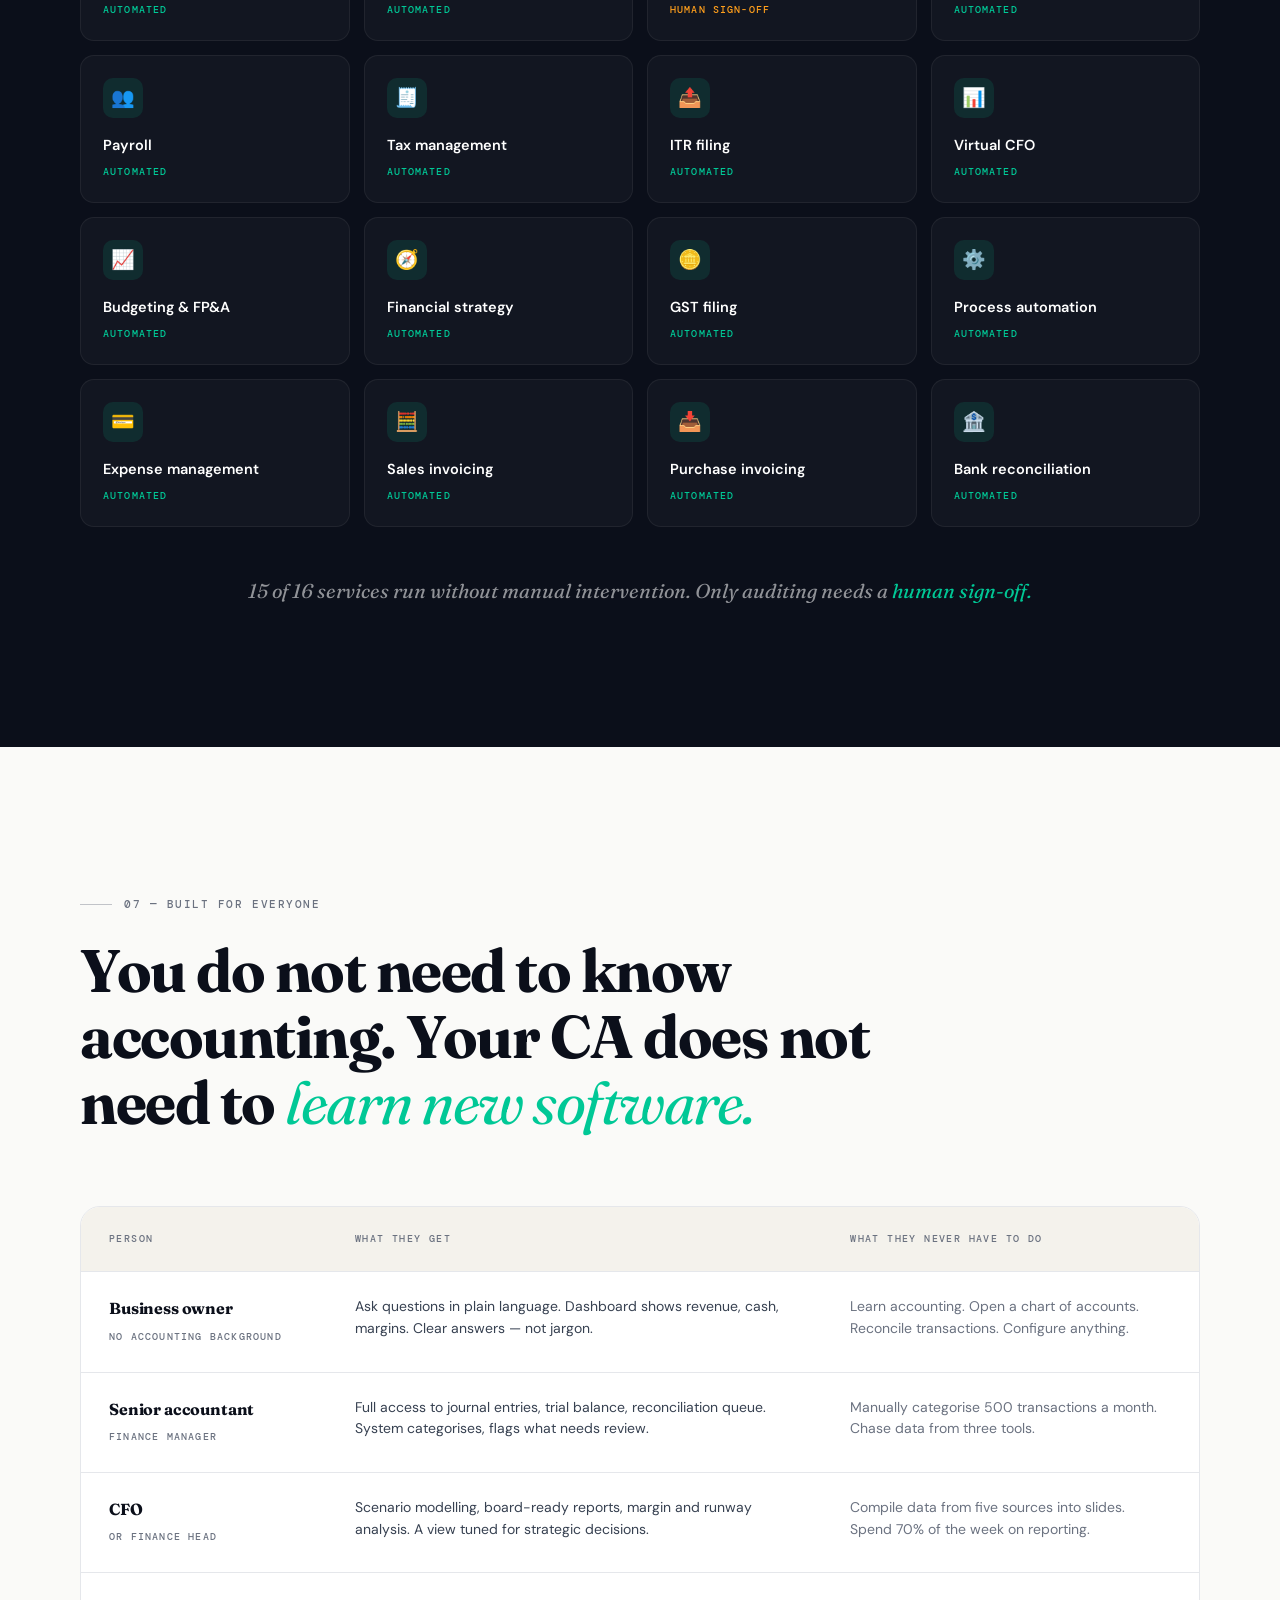
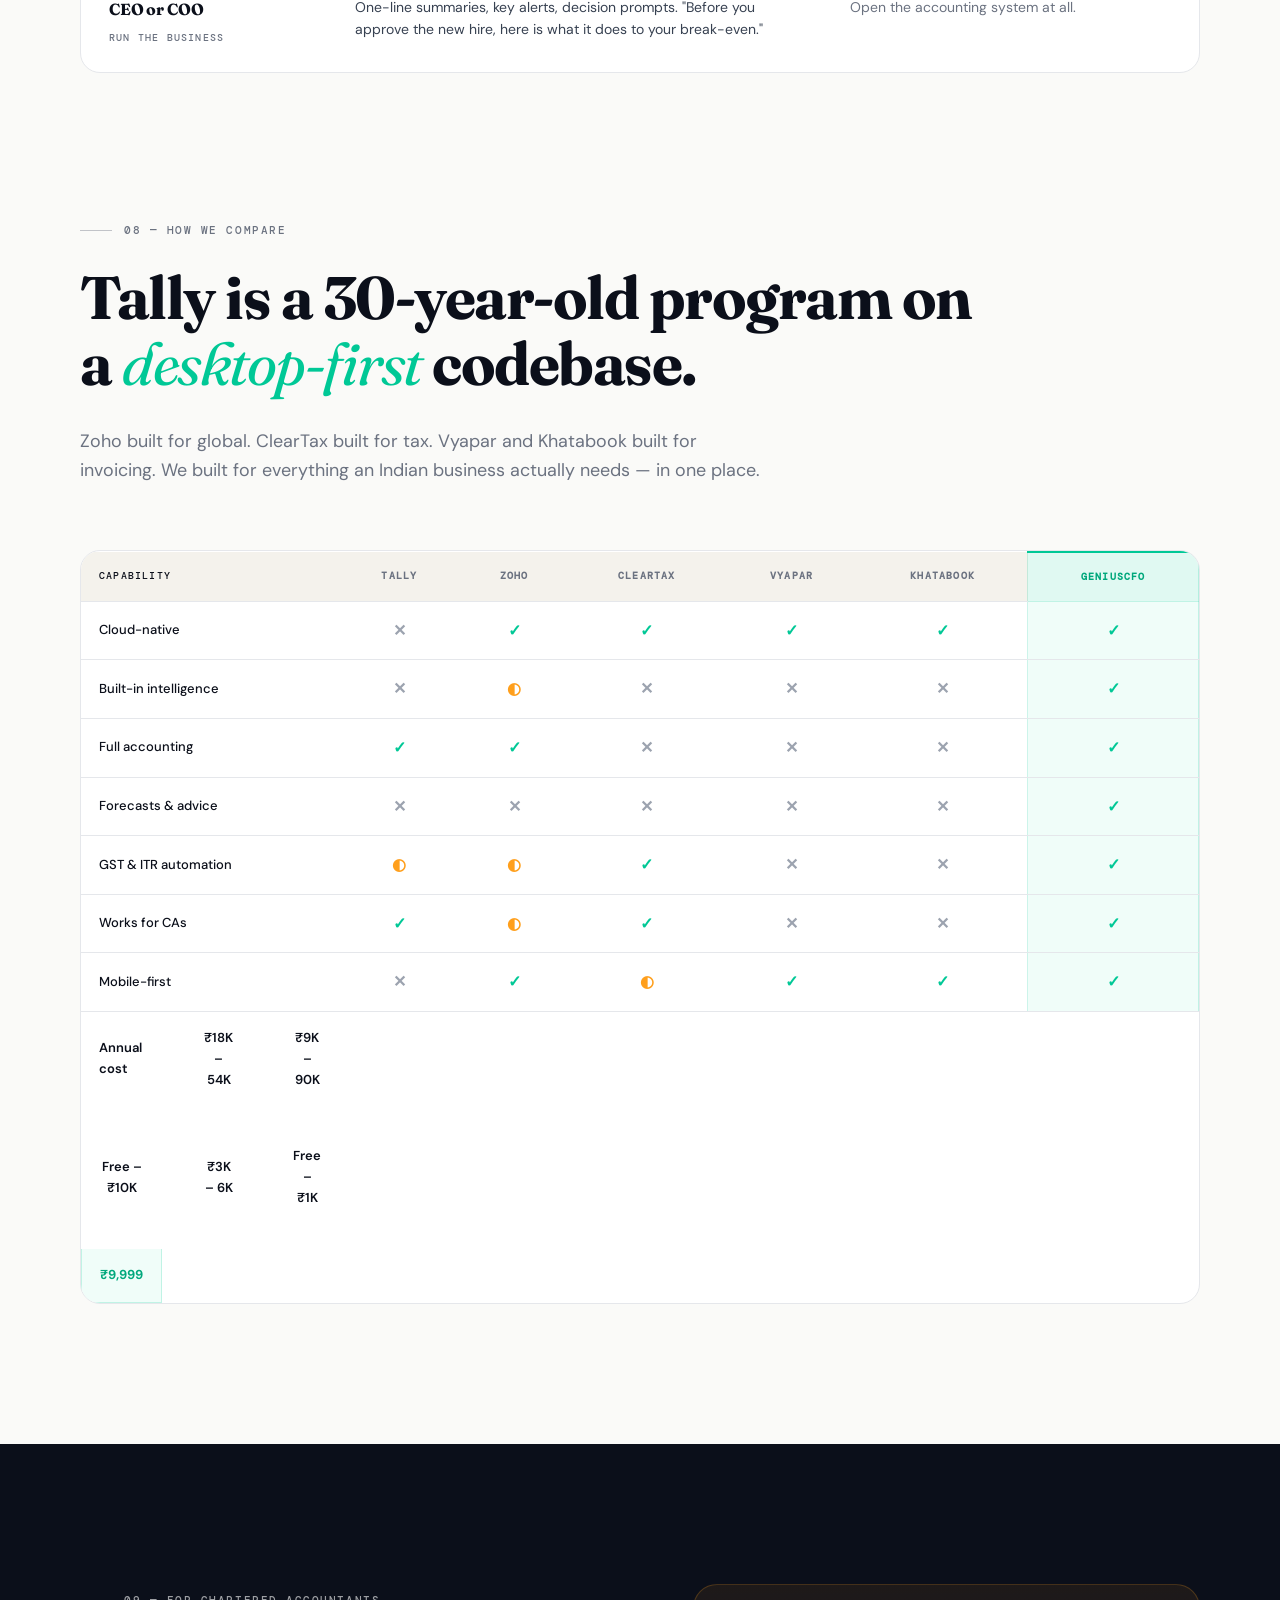
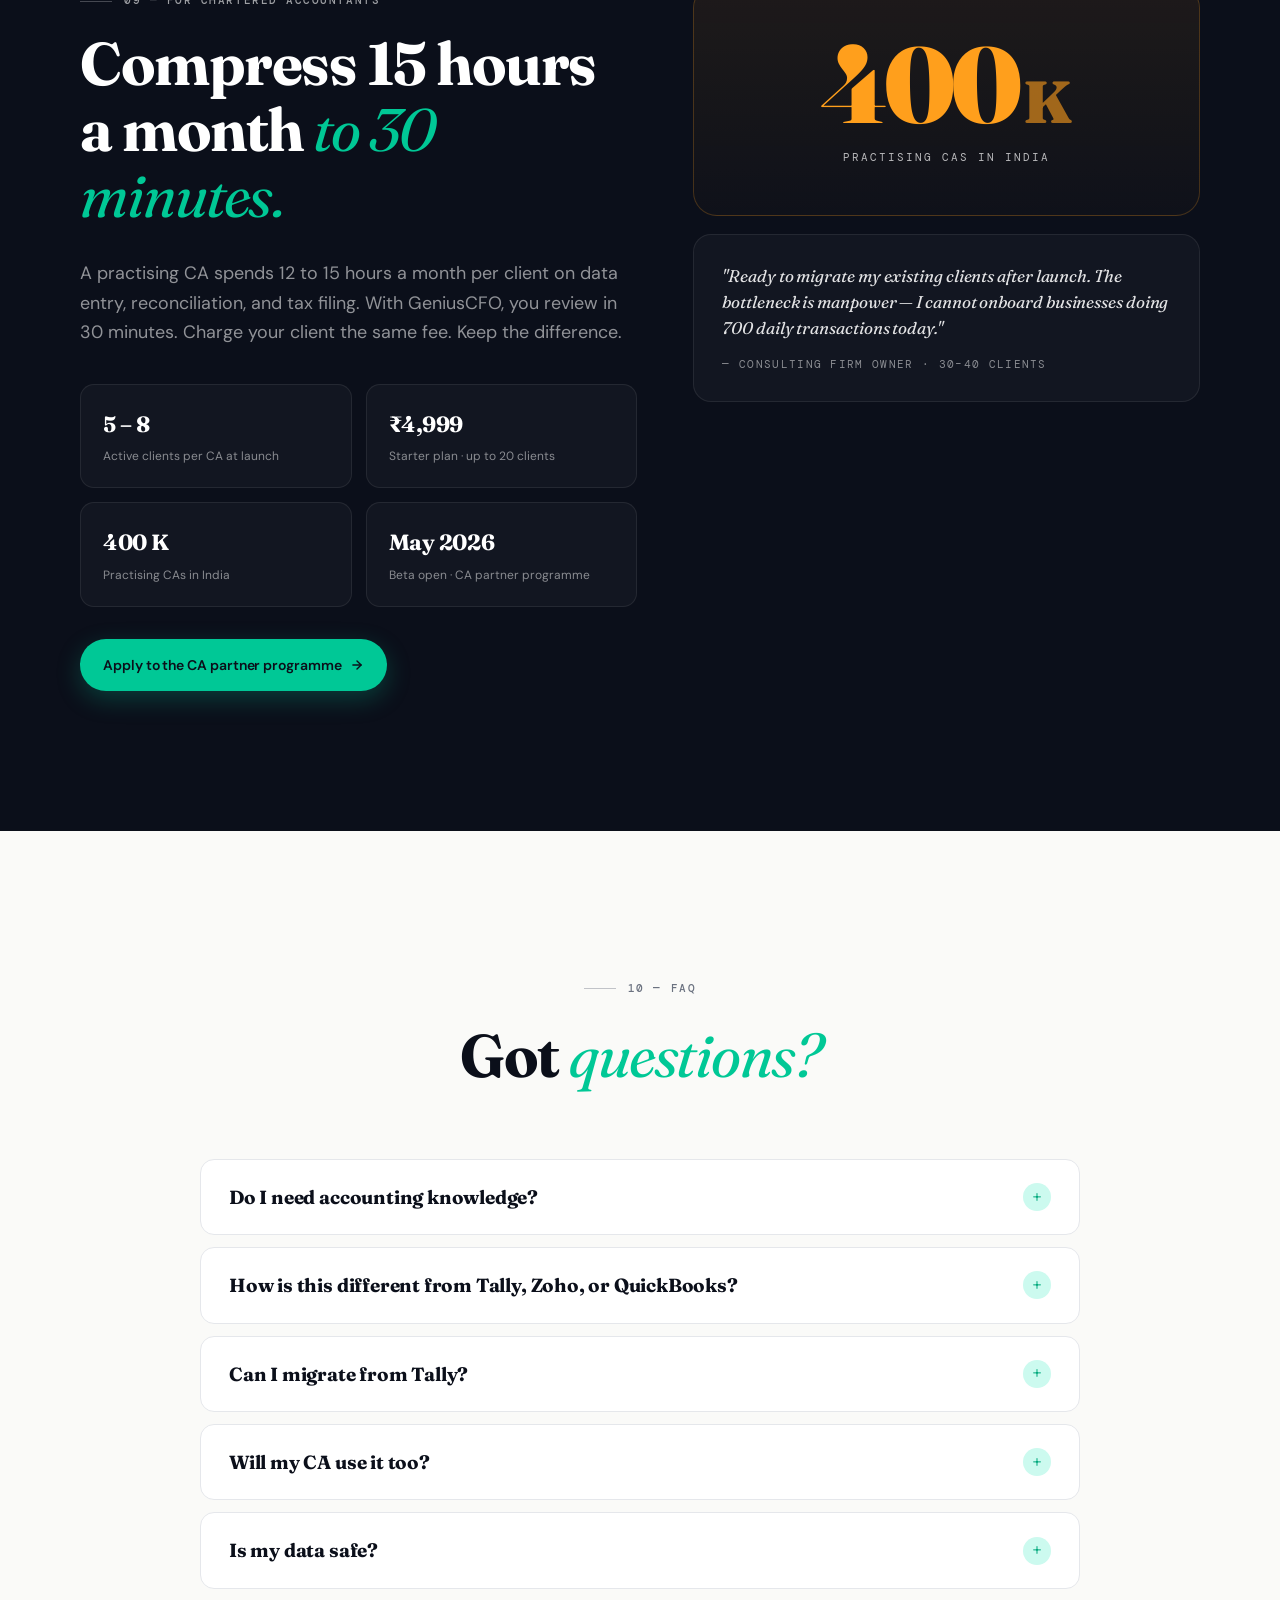
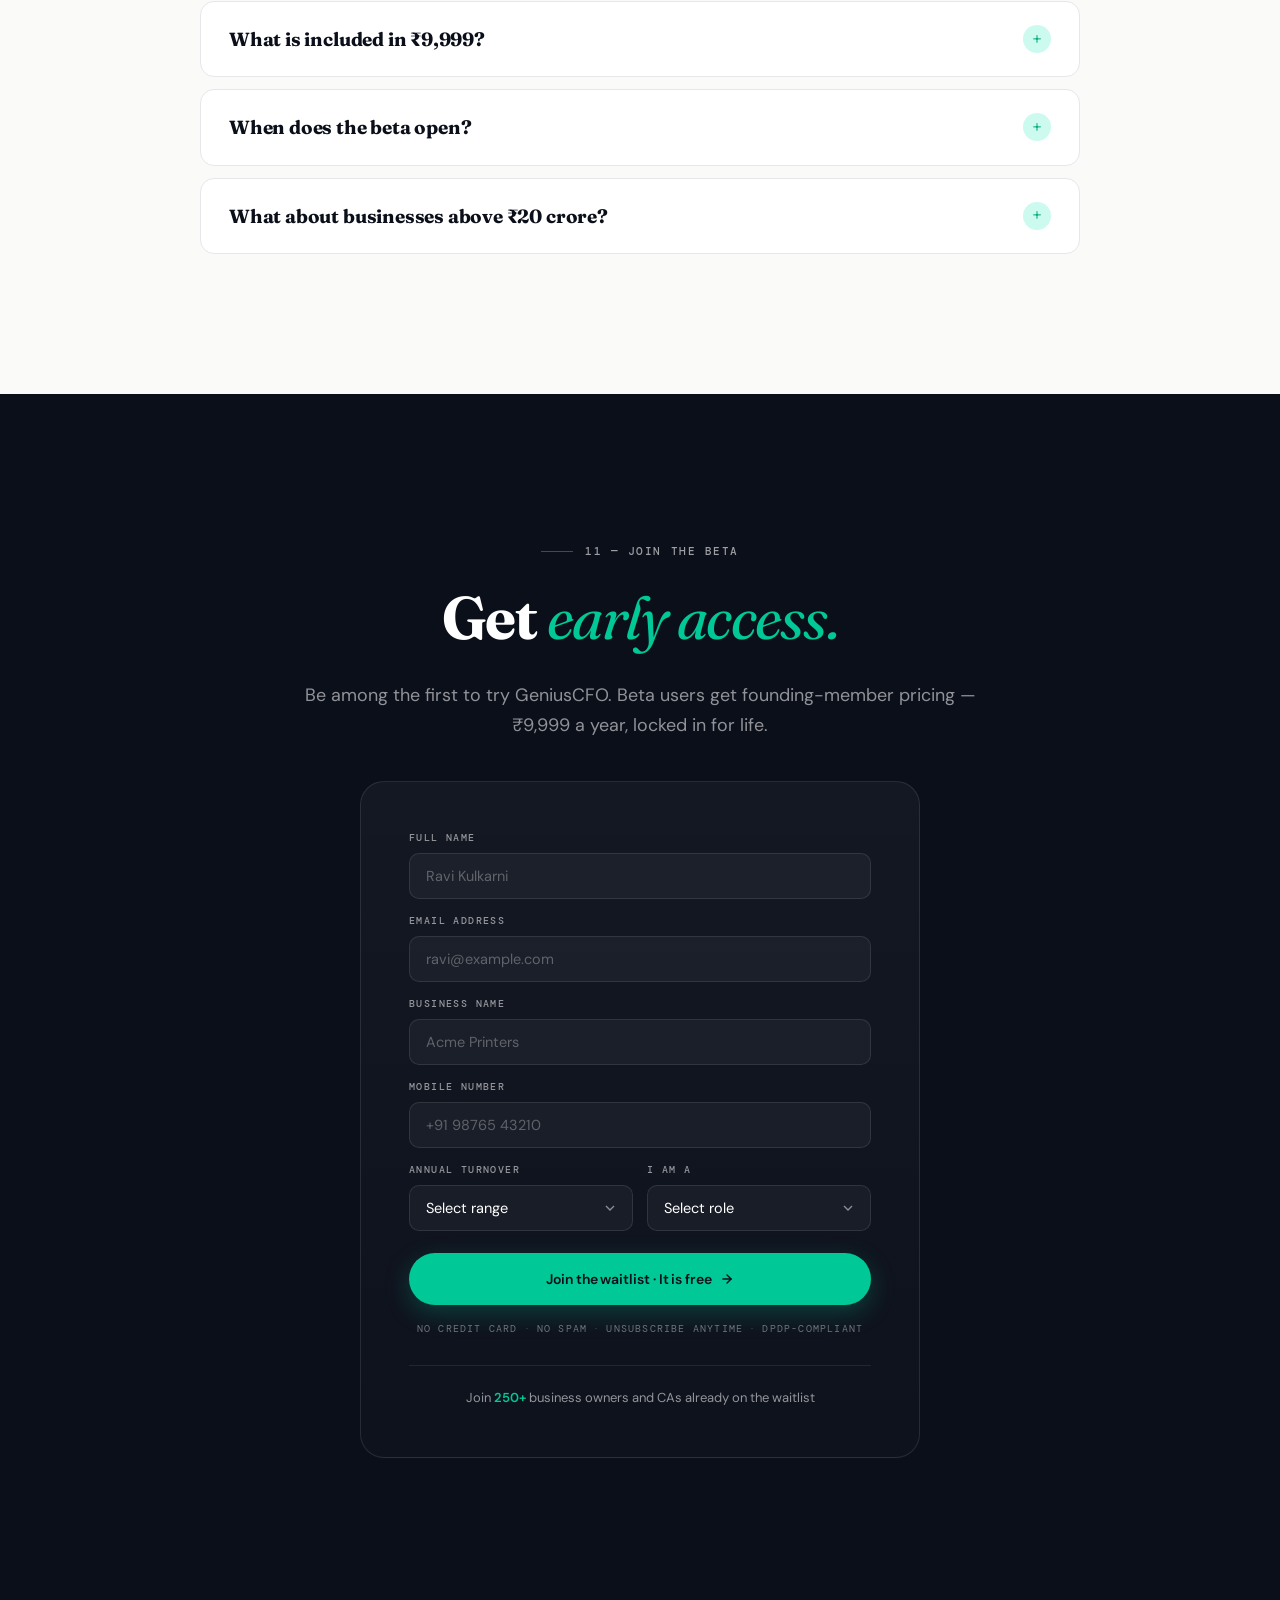
==== commit 3f669aa7: "Add GeniusCFO logo as favicon Uses the emerald symbol SVG (green rounded-square mark) as the browser" ====
--- a/index.html
+++ b/index.html
@@ -5,6 +5,8 @@
 <meta name="viewport" content="width=device-width, initial-scale=1.0">
 <title>GeniusCFO — The financial second brain for every Indian business</title>
 <meta name="description" content="Replaces Tally, your bookkeeper, and the spreadsheets you dread opening. Real-time books. Cash flow warnings two weeks early. GST filing done. ₹9,999 a year.">
+<link rel="icon" type="image/svg+xml" href="assets/logo-symbol-emerald.svg">
+<link rel="shortcut icon" href="assets/logo-symbol-emerald.svg">
 <!-- Google Tag Manager -->
 <script>(function(w,d,s,l,i){w[l]=w[l]||[];w[l].push({'gtm.start':
 new Date().getTime(),event:'gtm.js'});var f=d.getElementsByTagName(s)[0],
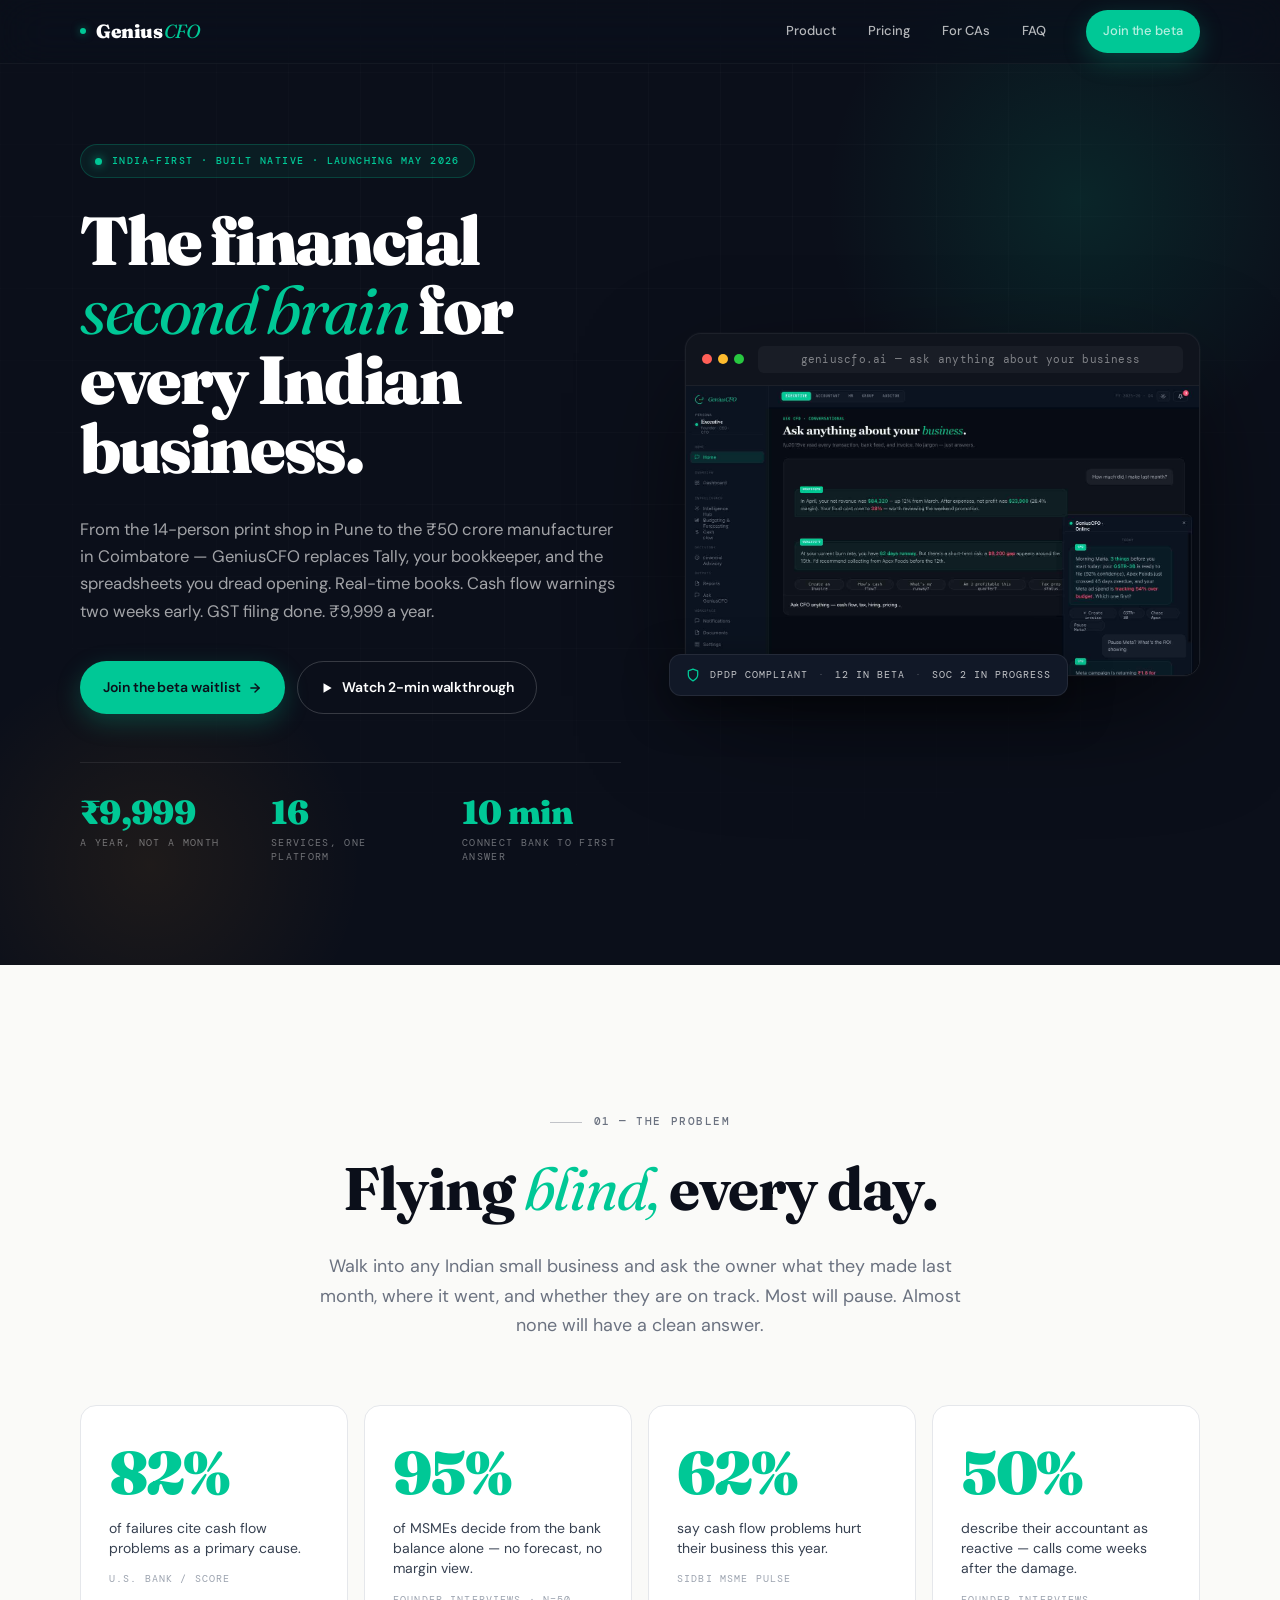
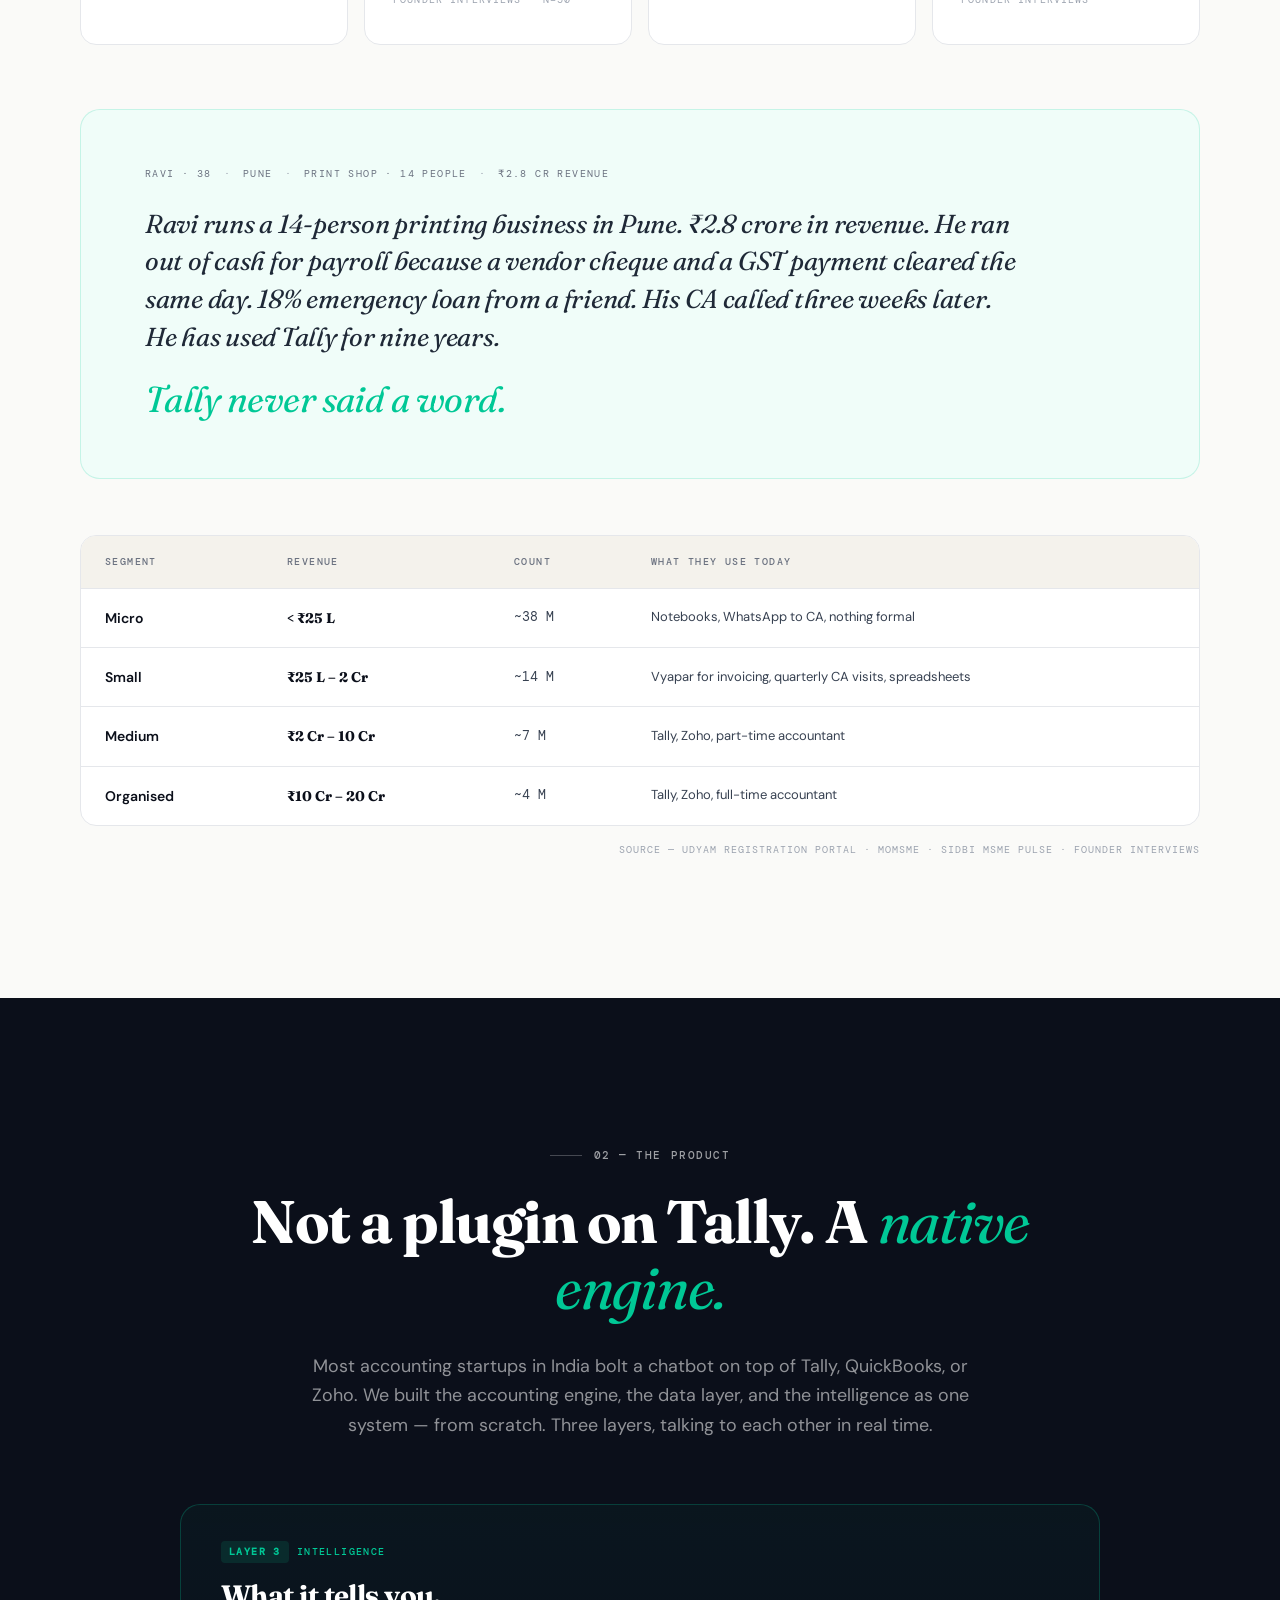
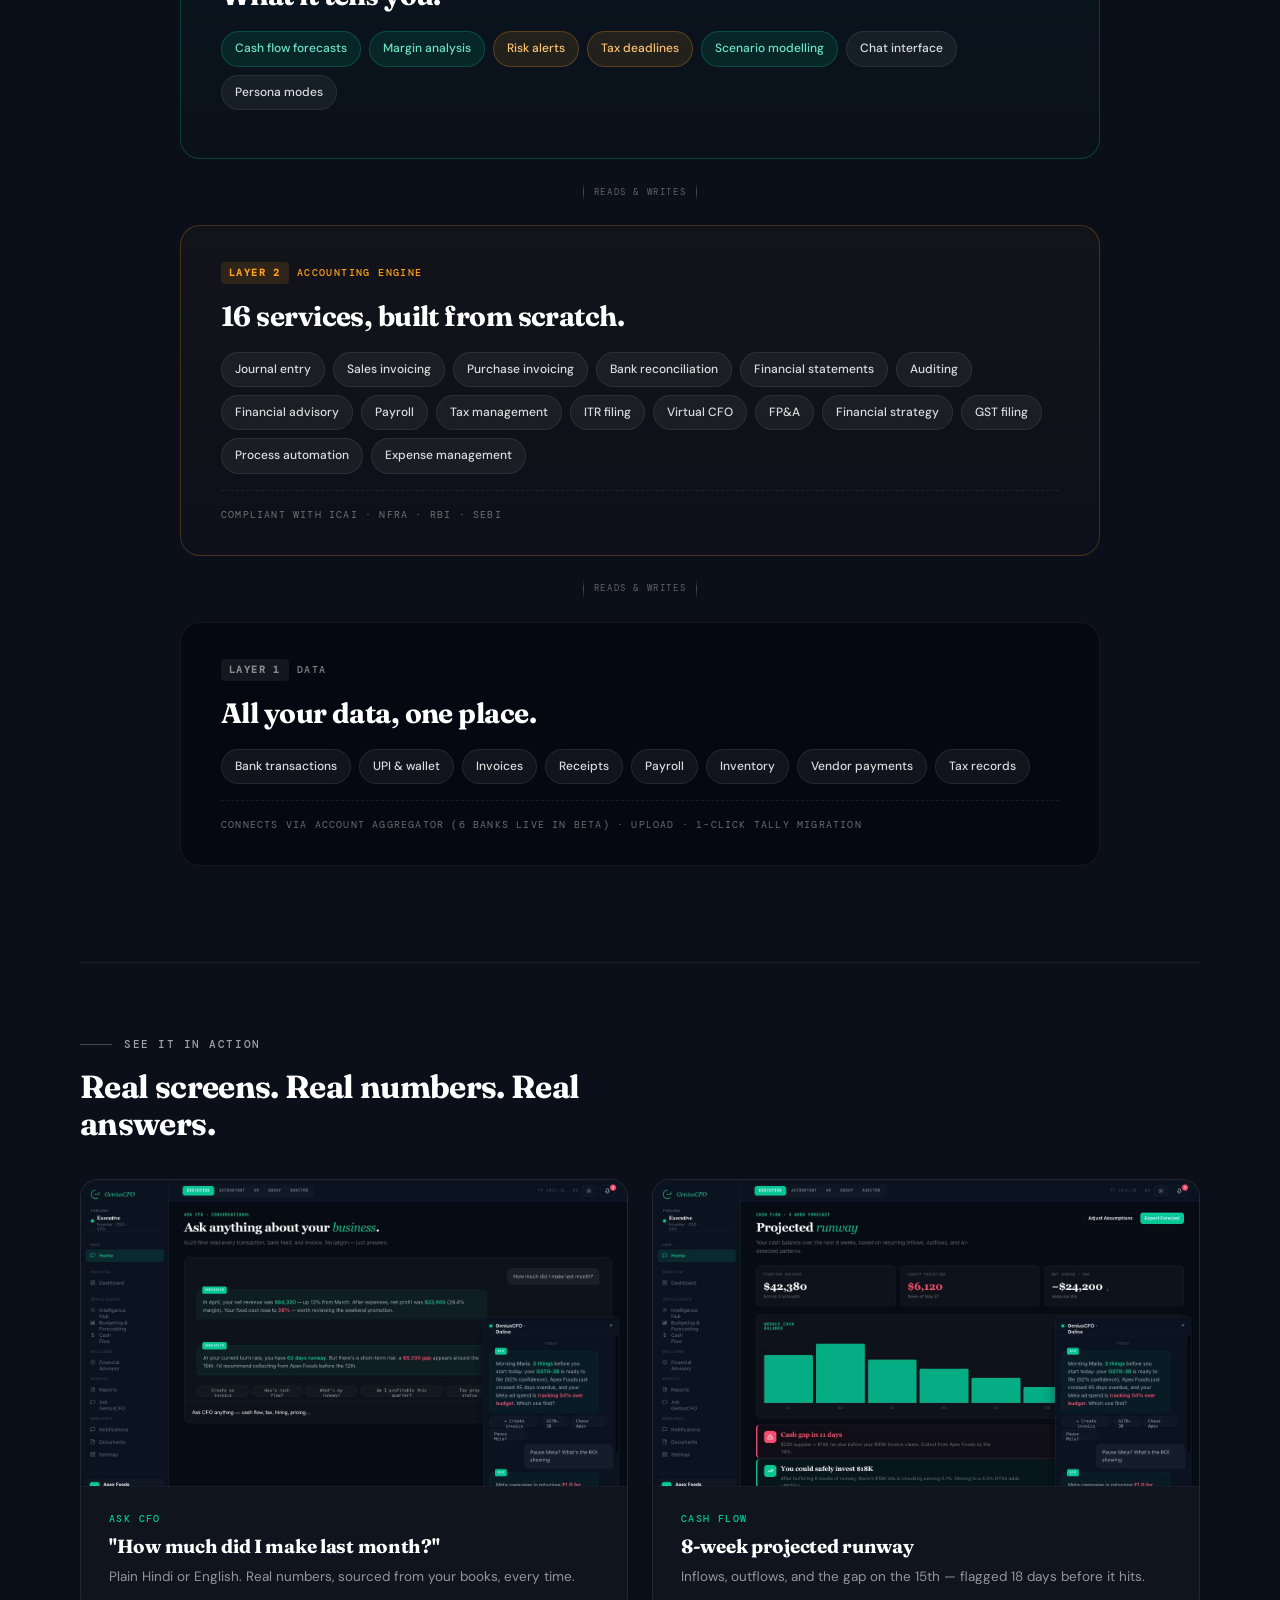
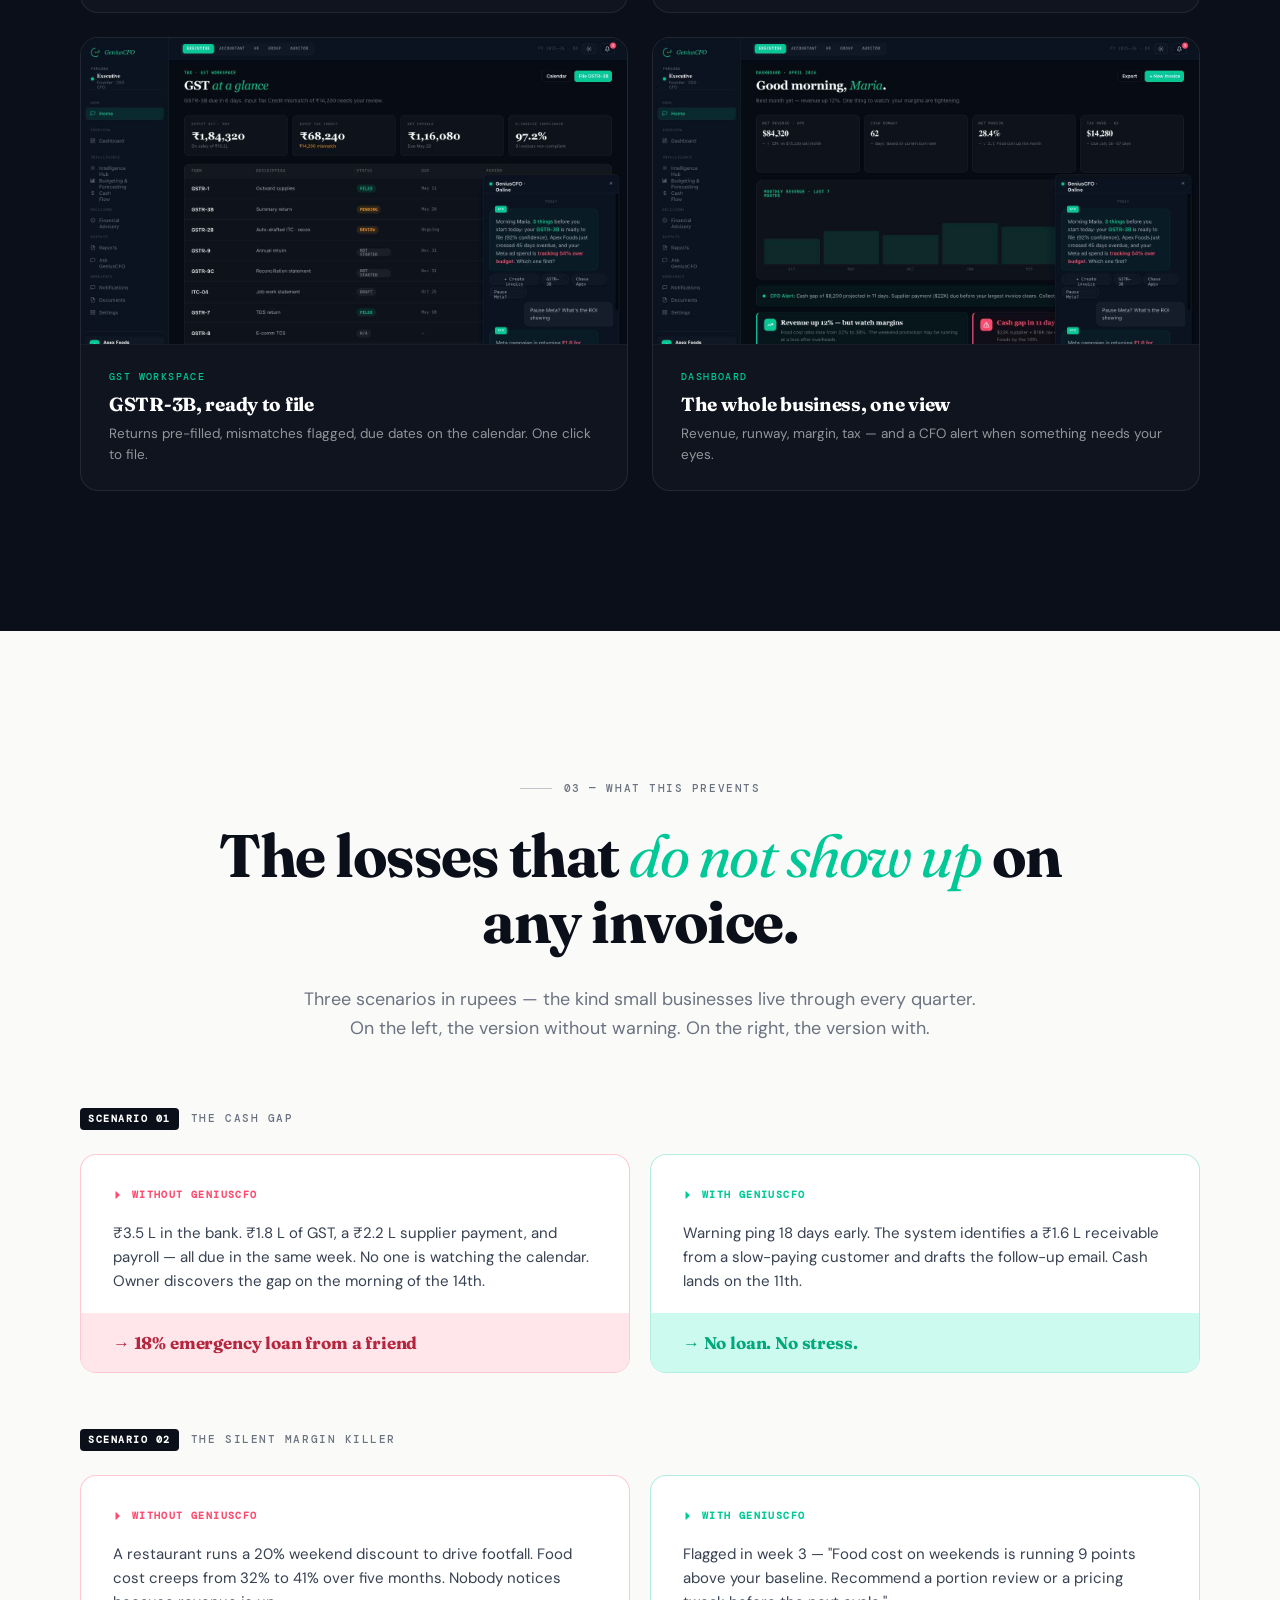
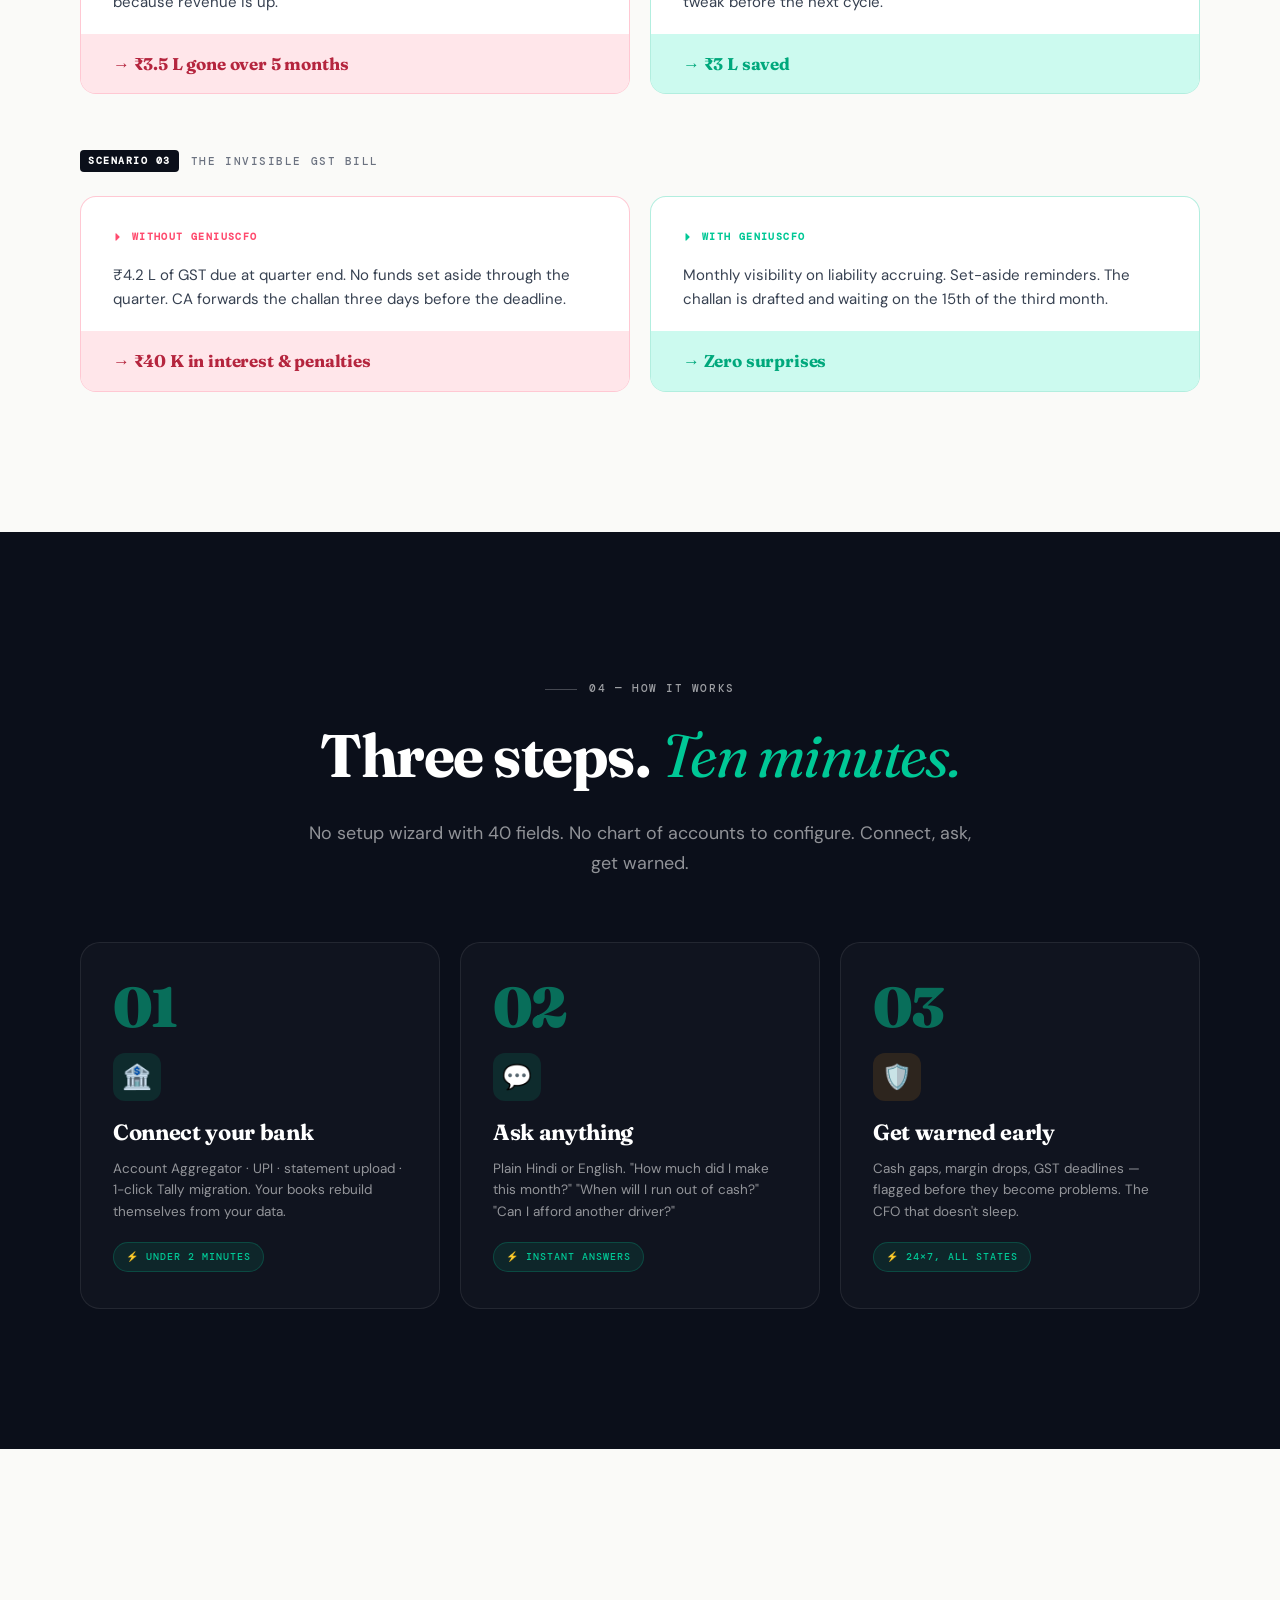
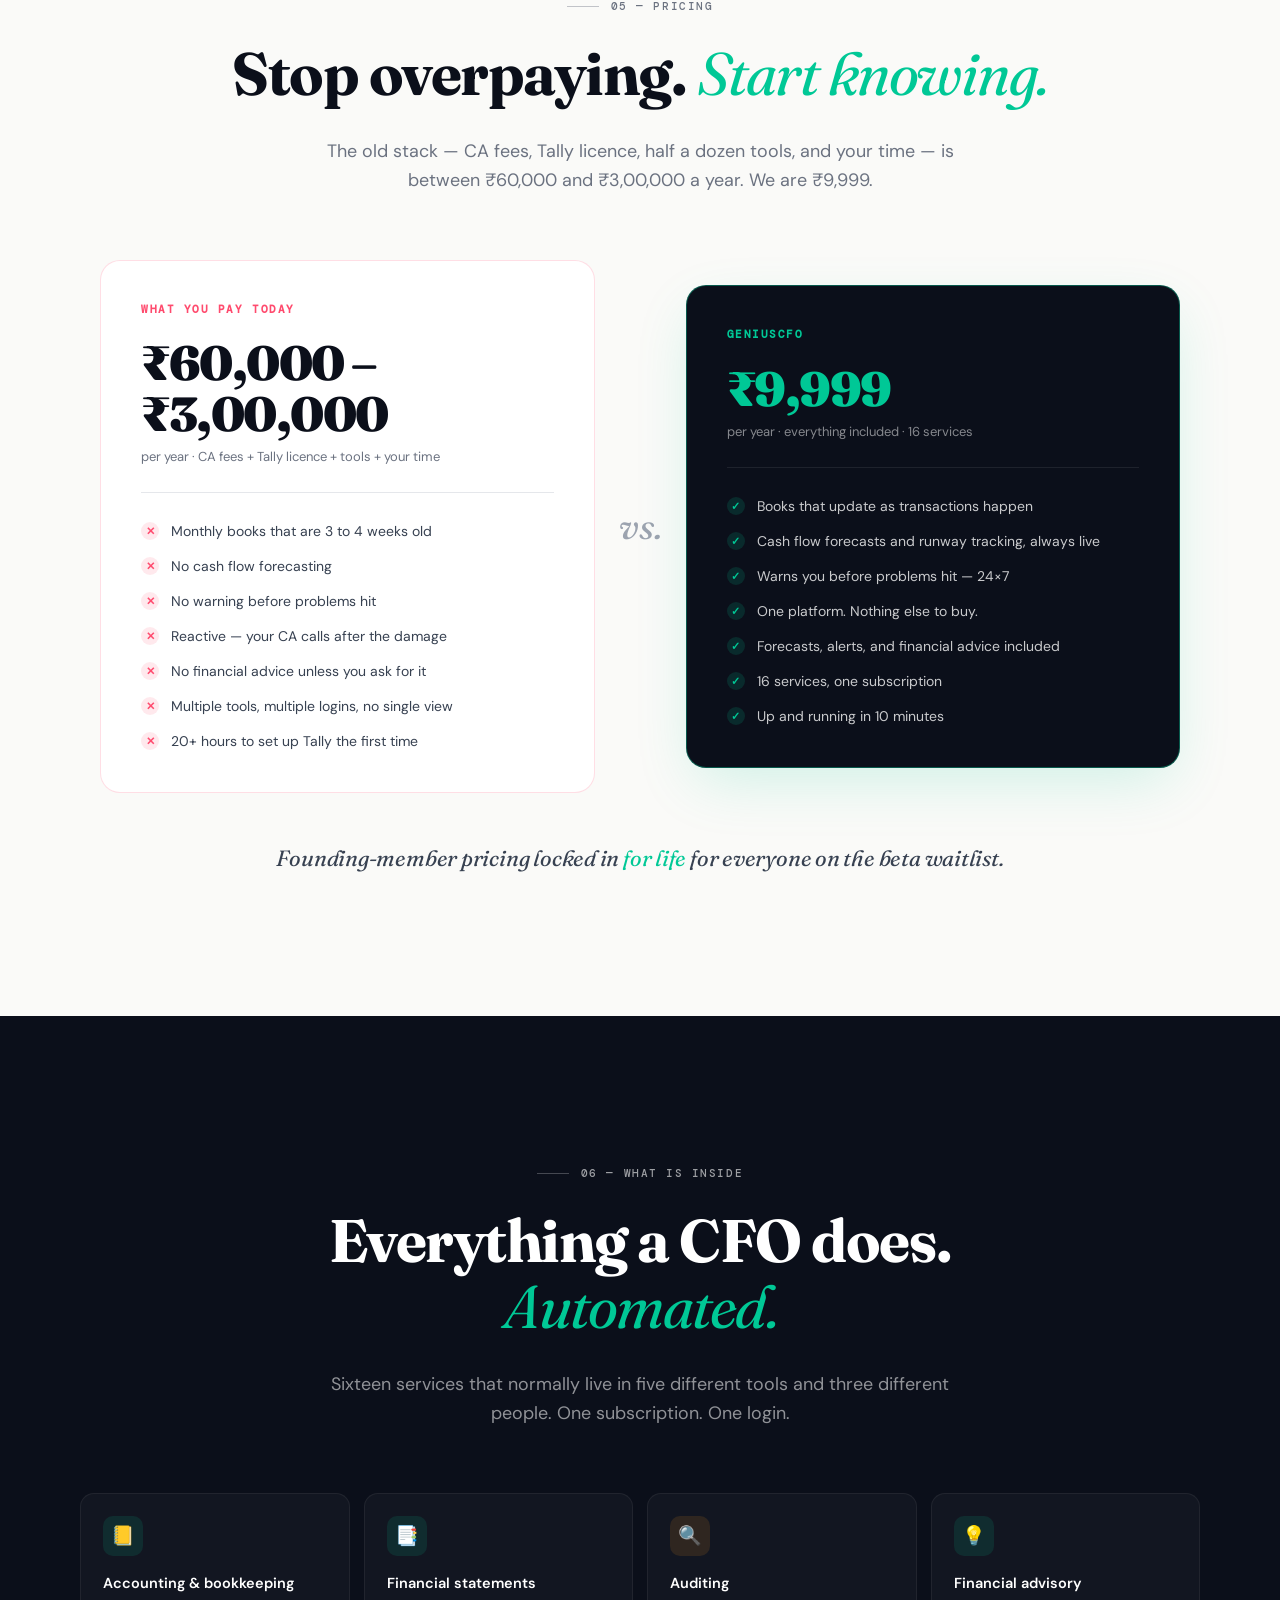
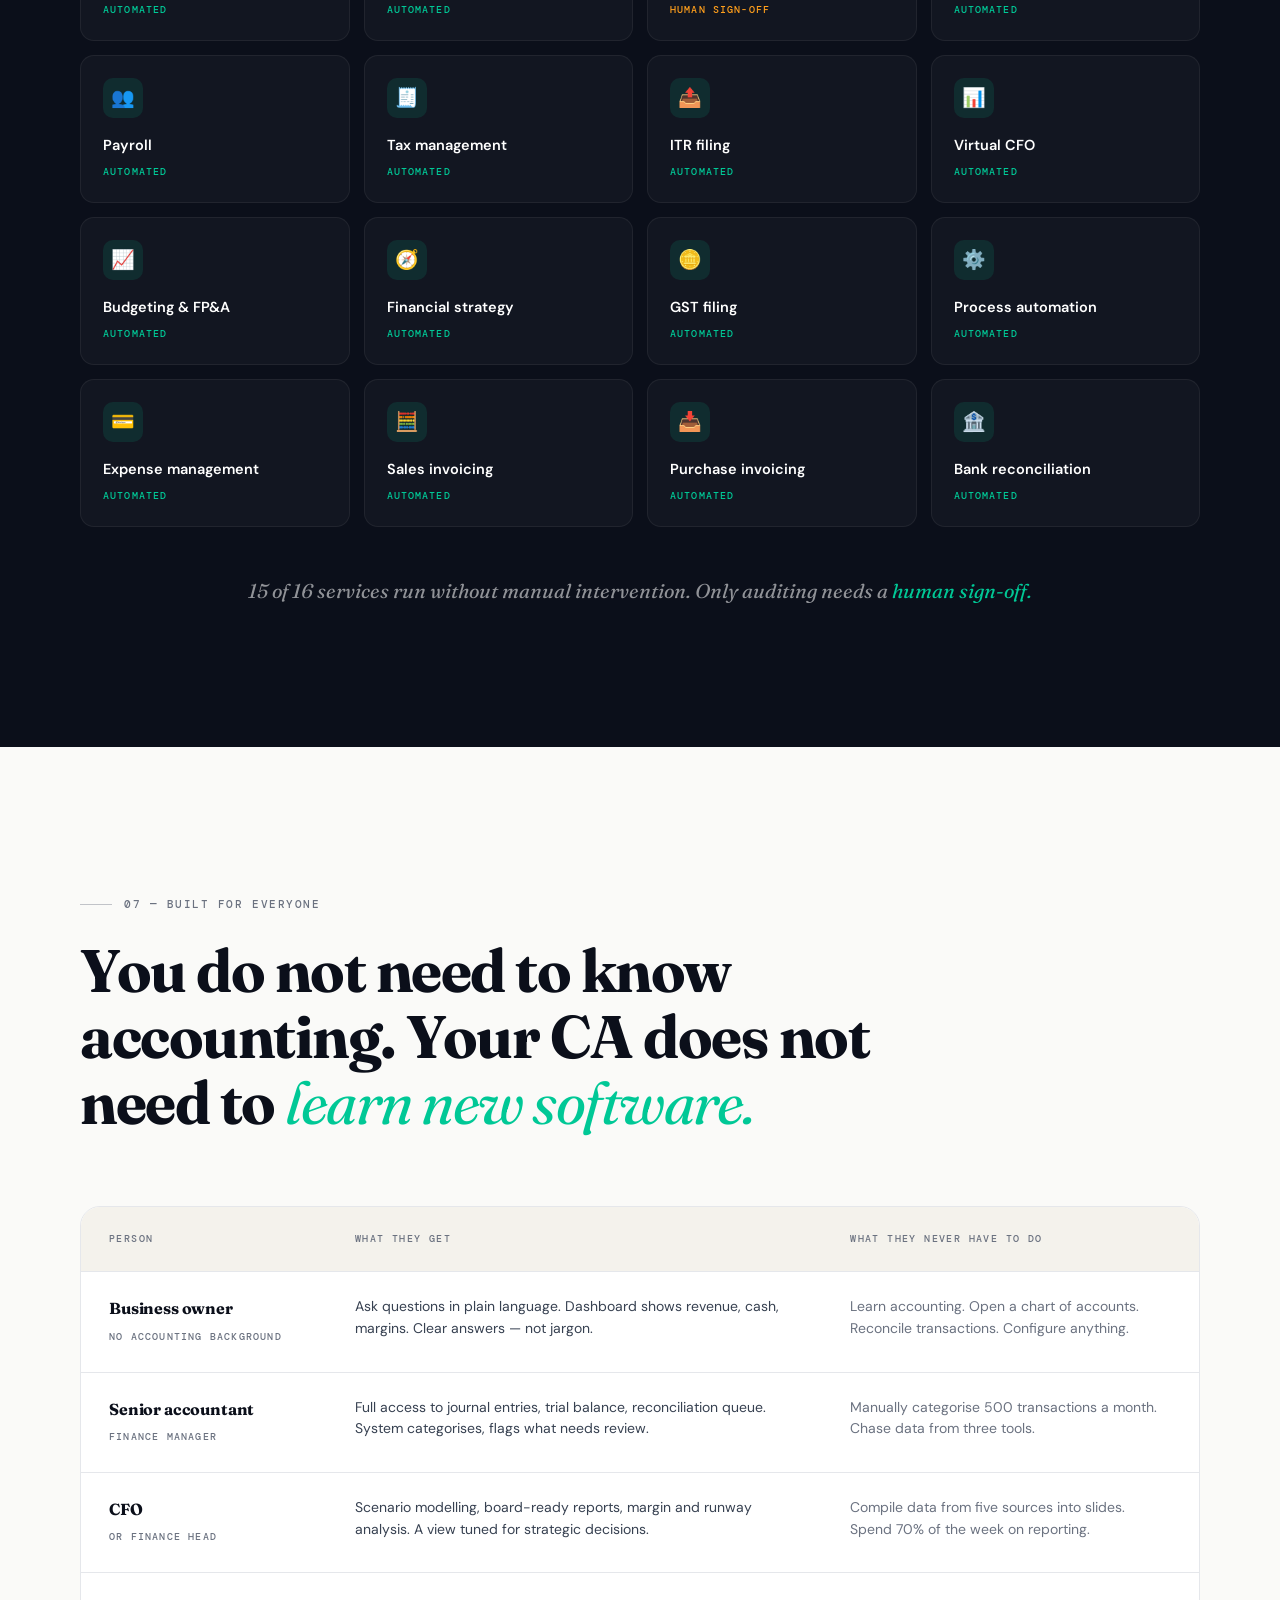
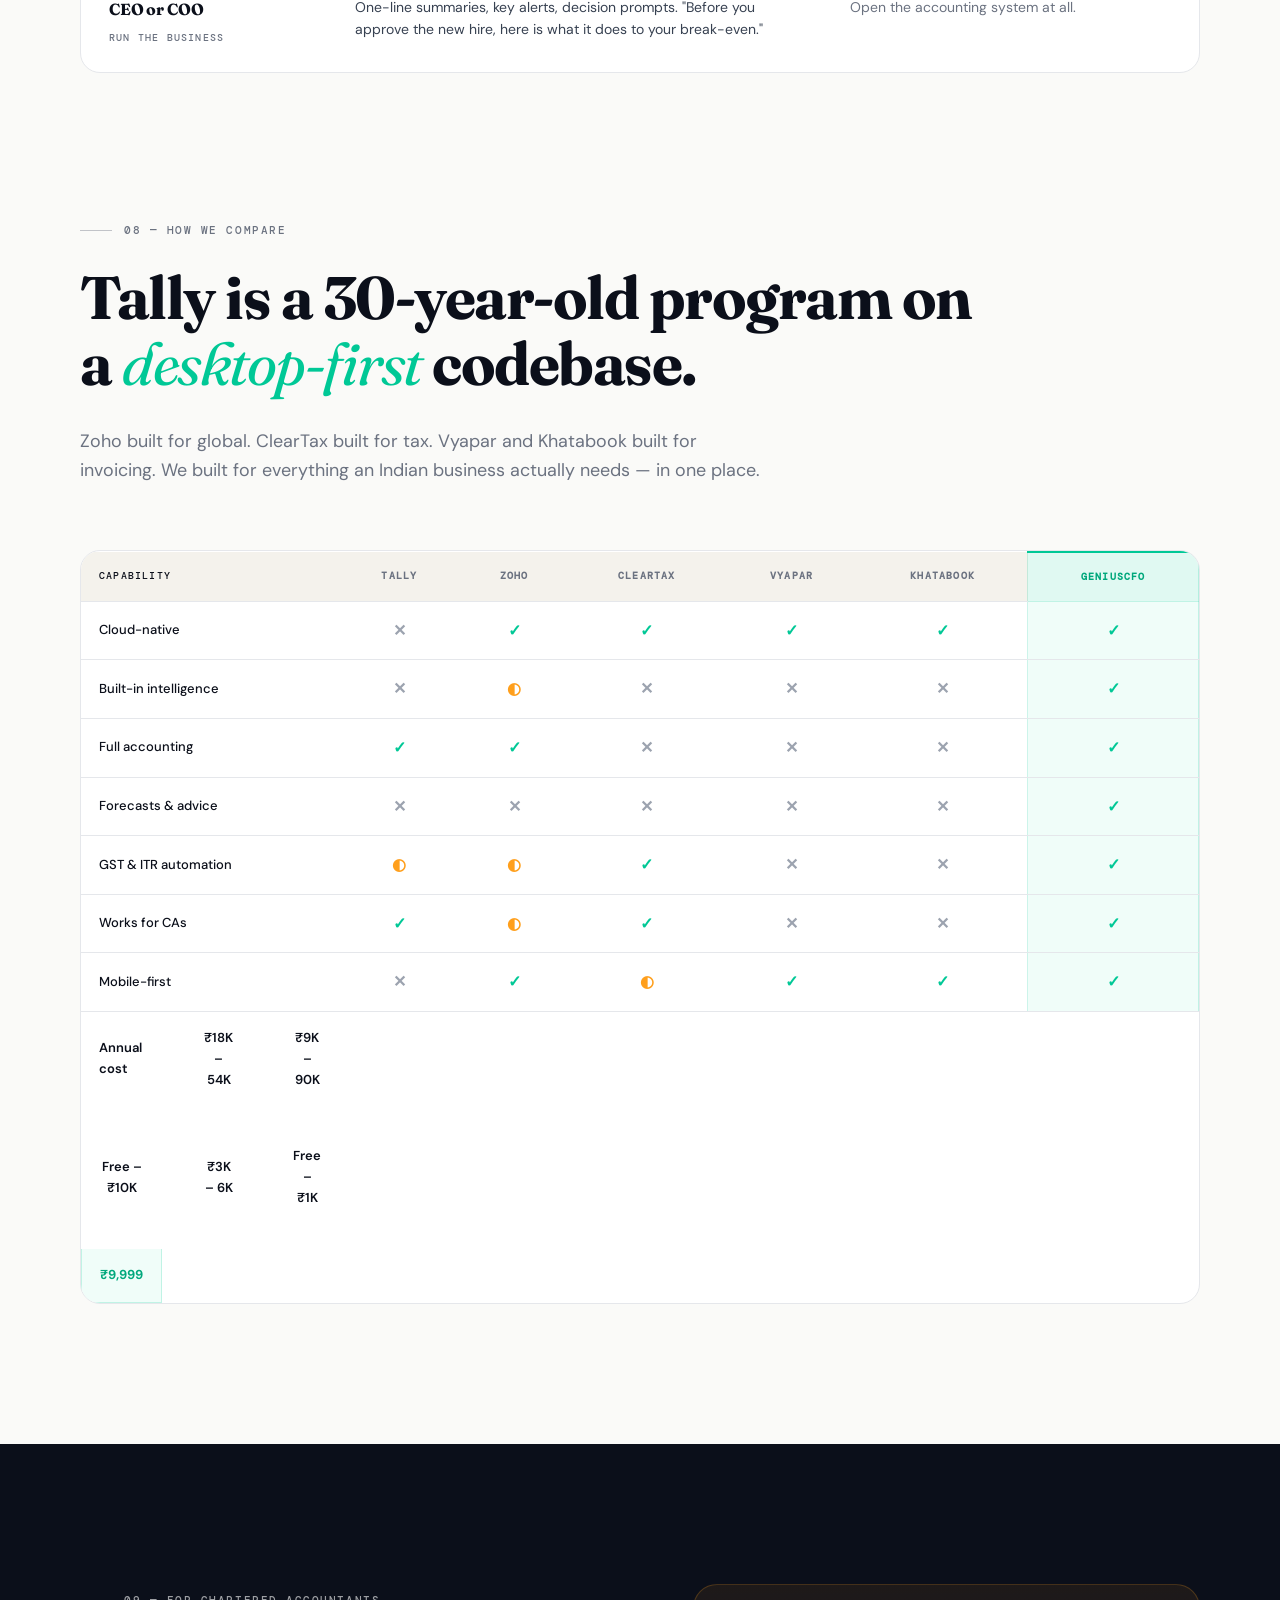
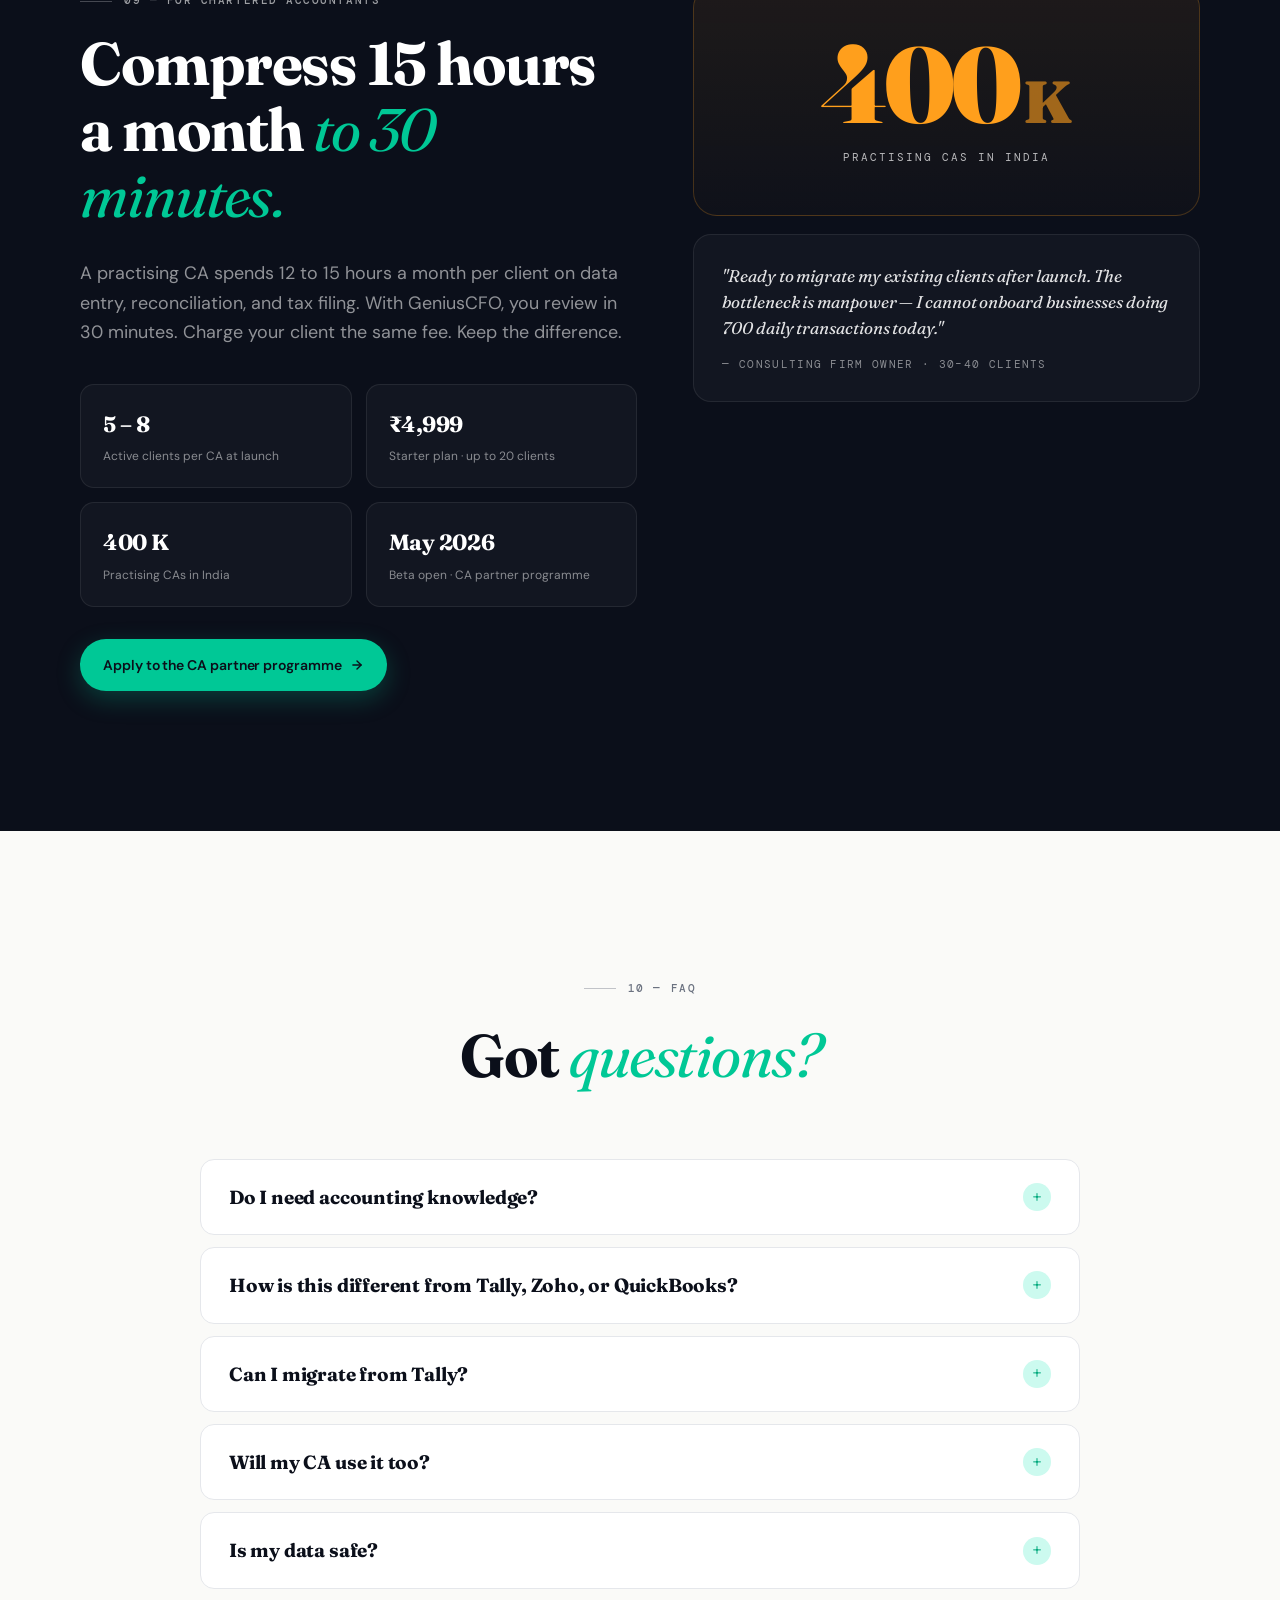
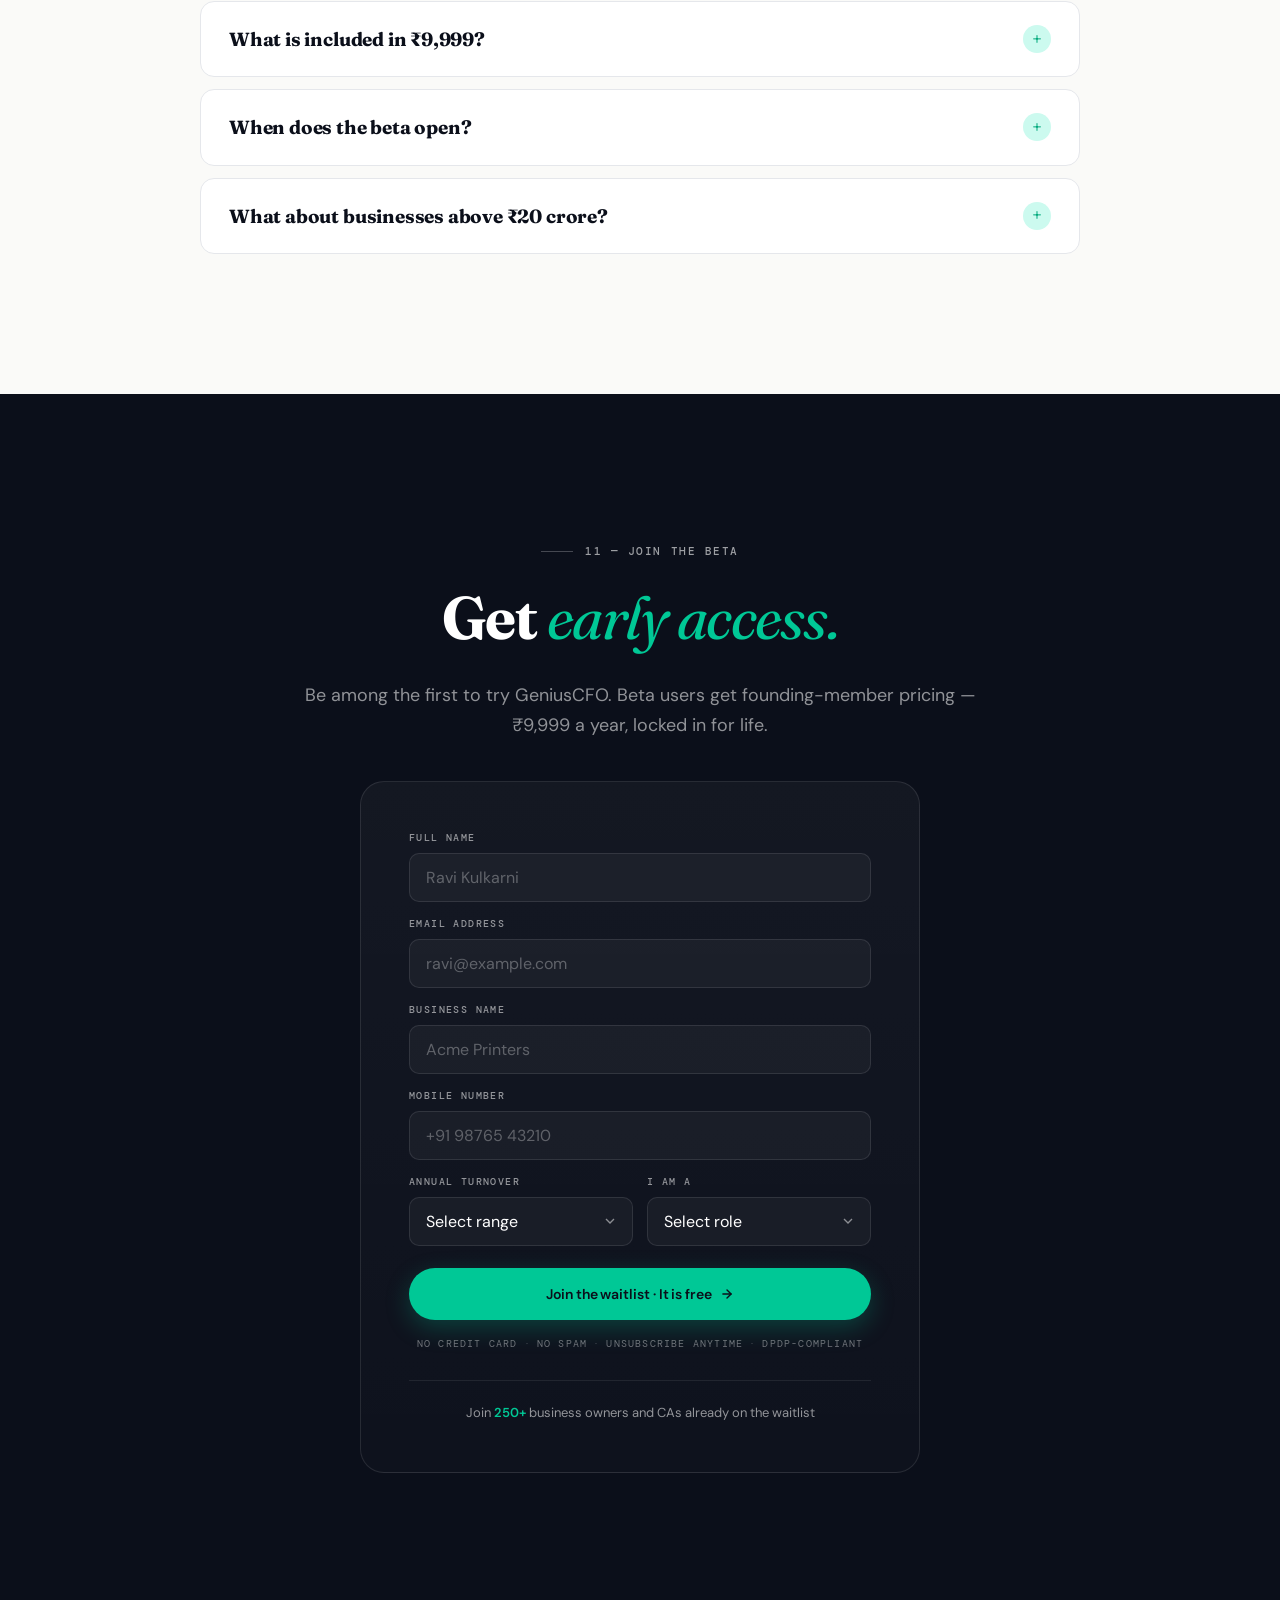
==== commit c7ed1781: "Mobile and tablet optimisation - Hamburger menu: button + animated drawer + overlay for ≤ 880px - iO" ====
--- a/index.html
+++ b/index.html
@@ -33,8 +33,19 @@
       <a href="#faq">FAQ</a>
       <a href="#waitlist" class="btn btn-primary btn-sm nav-cta">Join the beta</a>
     </nav>
+    <button class="nav-hamburger" id="nav-hamburger" aria-label="Open menu" aria-expanded="false">
+      <span></span><span></span><span></span>
+    </button>
   </div>
 </header>
+<div class="mobile-nav-overlay" id="mobile-nav-overlay"></div>
+<nav class="mobile-nav-drawer" id="mobile-nav-drawer" aria-hidden="true">
+  <a href="#product">Product</a>
+  <a href="#pricing">Pricing</a>
+  <a href="#cas">For CAs</a>
+  <a href="#faq">FAQ</a>
+  <a href="#waitlist" class="btn btn-primary">Join the beta</a>
+</nav>
 
 <!-- =================== HERO =================== -->
 <section class="hero" id="top" data-screen-label="01 Hero">
--- a/landing.css
+++ b/landing.css
@@ -1547,3 +1547,161 @@
 @media (max-width: 480px) {
   .stat-grid { grid-template-columns: 1fr; }
 }
+
+/* =====================================================
+   MOBILE & TABLET ENHANCEMENTS
+   ===================================================== */
+
+/* ---------- Hamburger button ---------- */
+.nav-hamburger {
+  display: none;
+  flex-direction: column;
+  justify-content: center;
+  gap: 5px;
+  width: 44px;
+  height: 44px;
+  padding: 10px;
+  border-radius: 8px;
+  background: transparent;
+  border: none;
+  cursor: pointer;
+  flex-shrink: 0;
+  transition: background 0.2s;
+}
+.nav-hamburger:hover { background: rgba(255,255,255,0.06); }
+.nav-hamburger span {
+  display: block;
+  width: 22px;
+  height: 2px;
+  background: rgba(255,255,255,0.85);
+  border-radius: 2px;
+  transition: transform 0.25s ease, opacity 0.25s ease;
+}
+.nav-hamburger.open span:nth-child(1) { transform: translateY(7px) rotate(45deg); }
+.nav-hamburger.open span:nth-child(2) { opacity: 0; transform: scaleX(0); }
+.nav-hamburger.open span:nth-child(3) { transform: translateY(-7px) rotate(-45deg); }
+
+/* ---------- Mobile nav overlay ---------- */
+.mobile-nav-overlay {
+  display: none;
+  position: fixed;
+  inset: 0;
+  background: rgba(11,15,26,0.75);
+  backdrop-filter: blur(6px);
+  -webkit-backdrop-filter: blur(6px);
+  z-index: 98;
+}
+.mobile-nav-overlay.open { display: block; }
+
+/* ---------- Mobile nav drawer ---------- */
+.mobile-nav-drawer {
+  position: fixed;
+  top: 64px; left: 0; right: 0;
+  background: var(--ink-90);
+  border-bottom: 1px solid rgba(255,255,255,0.08);
+  z-index: 99;
+  padding: 8px 0 20px;
+  display: flex;
+  flex-direction: column;
+  transform: translateY(-8px);
+  opacity: 0;
+  pointer-events: none;
+  transition: transform 0.25s ease, opacity 0.25s ease;
+  box-shadow: 0 16px 40px rgba(0,0,0,0.4);
+}
+.mobile-nav-drawer.open {
+  transform: translateY(0);
+  opacity: 1;
+  pointer-events: auto;
+}
+.mobile-nav-drawer a:not(.btn) {
+  font-size: 15px;
+  font-weight: 500;
+  color: rgba(255,255,255,0.8);
+  padding: 14px var(--pad-x);
+  display: block;
+  border-bottom: 1px solid rgba(255,255,255,0.05);
+  transition: color 0.2s, background 0.2s;
+}
+.mobile-nav-drawer a:not(.btn):hover { color: var(--white); background: rgba(255,255,255,0.04); }
+.mobile-nav-drawer .btn {
+  margin: 16px var(--pad-x) 0;
+  width: calc(100% - 2 * var(--pad-x));
+  justify-content: center;
+}
+
+@media (max-width: 880px) {
+  .nav-hamburger { display: flex; }
+  .nav-links a:not(.nav-cta) { display: none; }
+}
+@media (max-width: 480px) {
+  .nav-cta { display: none; }
+}
+
+/* ---------- Touch target fixes ---------- */
+.btn { min-height: 44px; }
+.btn-sm { min-height: 40px; padding: 10px 16px; }
+.modal-close { width: 40px; height: 40px; min-width: 40px; min-height: 40px; }
+.faq-q { min-height: 44px; }
+
+/* ---------- iOS input zoom fix (font-size must be ≥ 16px) ---------- */
+.form-row input,
+.form-row select {
+  font-size: 16px;
+}
+
+/* ---------- Table horizontal scroll on mobile ---------- */
+@media (max-width: 768px) {
+  .msme-table-wrap,
+  .persona-table-wrap {
+    overflow-x: auto;
+    -webkit-overflow-scrolling: touch;
+  }
+  .msme-table  { min-width: 520px; }
+  .persona-table { min-width: 580px; }
+}
+
+/* ---------- Tablet polish (768px – 1100px) ---------- */
+@media (max-width: 1024px) {
+  .service-grid { grid-template-columns: repeat(3, 1fr); }
+  .gallery-grid { grid-template-columns: repeat(2, 1fr); }
+}
+
+/* ---------- Mobile polish (≤ 640px) ---------- */
+@media (max-width: 640px) {
+  /* Hero */
+  .hero-eyebrow-pill { font-size: 9px; padding: 7px 12px; gap: 8px; }
+  .hero-ctas { flex-direction: column; }
+  .hero-ctas .btn { width: 100%; justify-content: center; }
+
+  /* Layers */
+  .layer-card { padding: 24px 20px; }
+  .layers-wrap { gap: 12px; }
+
+  /* Pricing */
+  .price-card { padding: 28px 24px; }
+
+  /* CA section */
+  .ca-stats-grid { grid-template-columns: 1fr; }
+  .ca-headline-card { padding: 36px 28px; }
+
+  /* Services */
+  .service-grid { grid-template-columns: 1fr 1fr; }
+
+  /* Waitlist */
+  .waitlist-card { padding: 32px 20px; }
+
+  /* Gallery */
+  .gallery-grid { grid-template-columns: 1fr; }
+}
+
+/* ---------- Small phone polish (≤ 375px) ---------- */
+@media (max-width: 375px) {
+  .hero h1 { font-size: 32px; }
+  .hero-ctas .btn { font-size: 13px; }
+  .service-grid { grid-template-columns: 1fr; }
+  .step-card { padding: 28px 20px; }
+  .scen-card { padding: 24px 20px; }
+  .scen-outcome { margin: 16px -20px -24px; padding: 14px 20px; border-radius: 0 0 12px 12px; }
+  .stat-card { padding: 28px 20px; }
+}
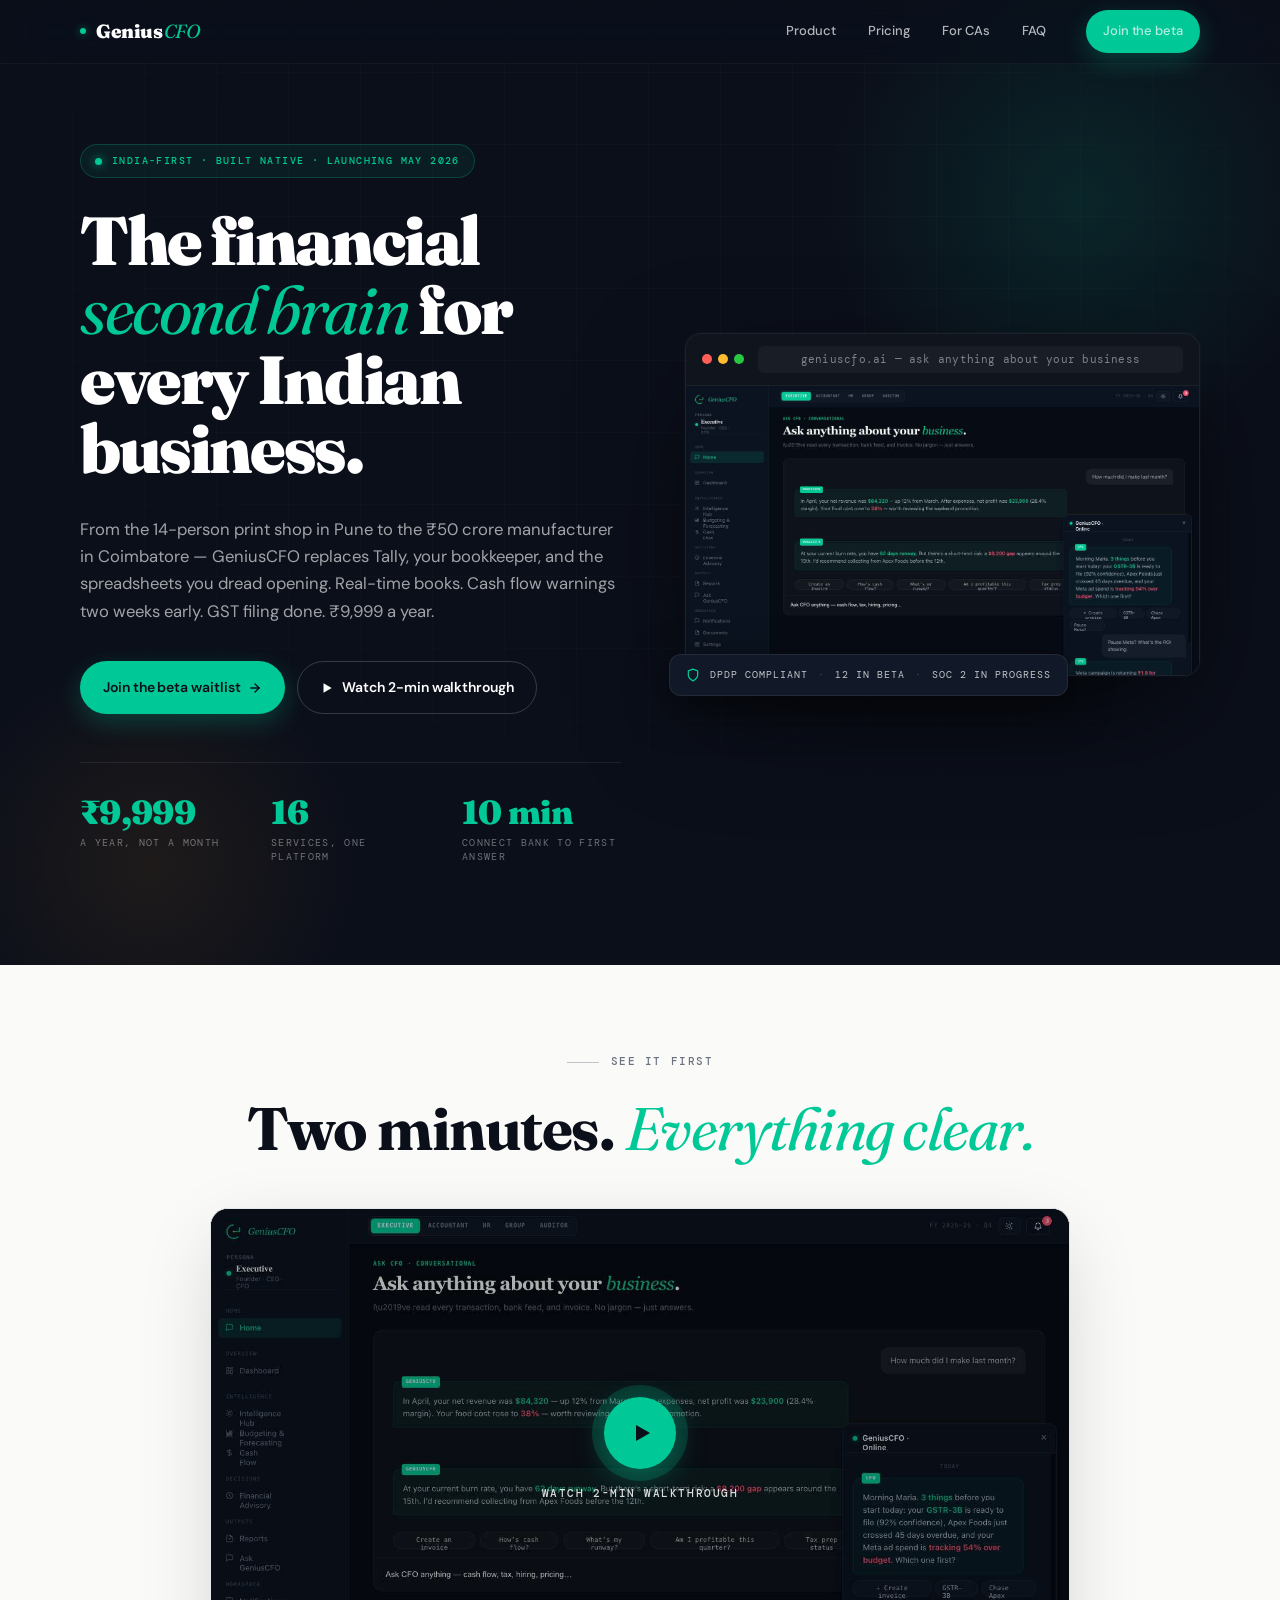
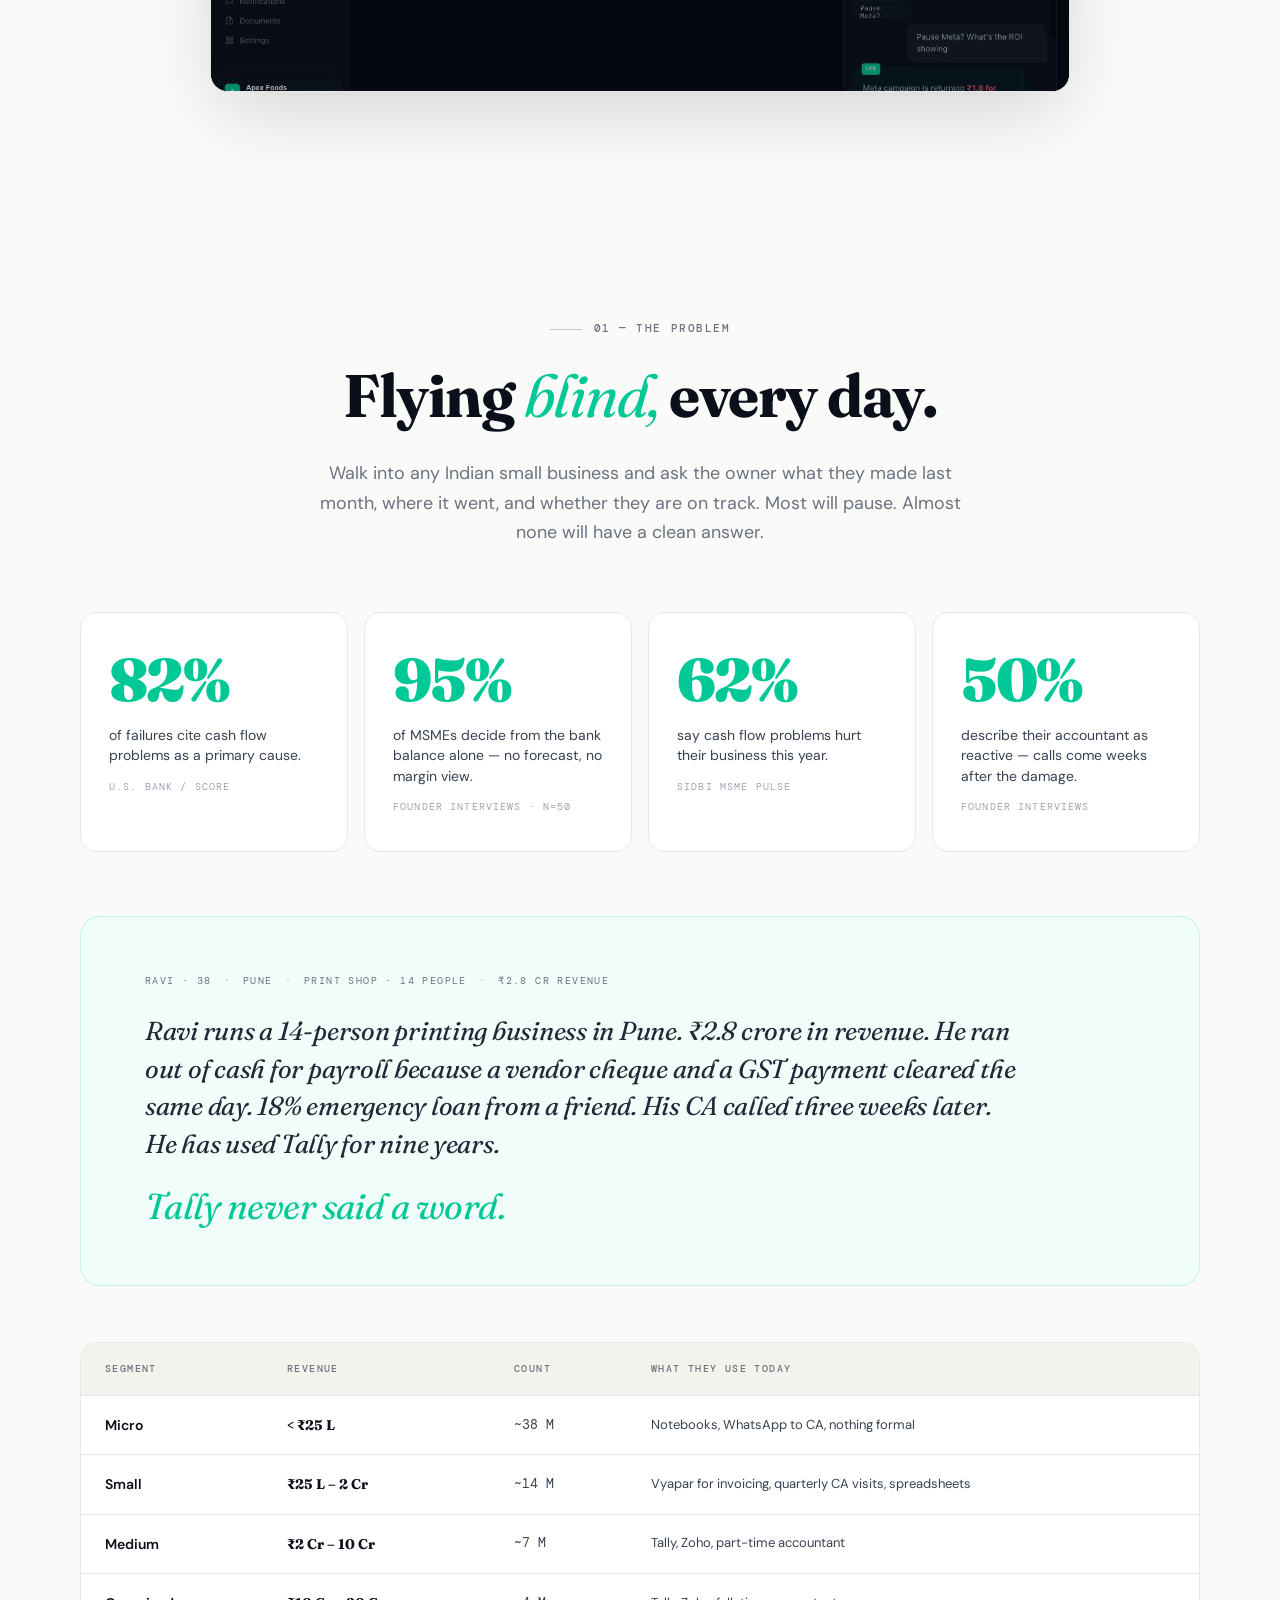
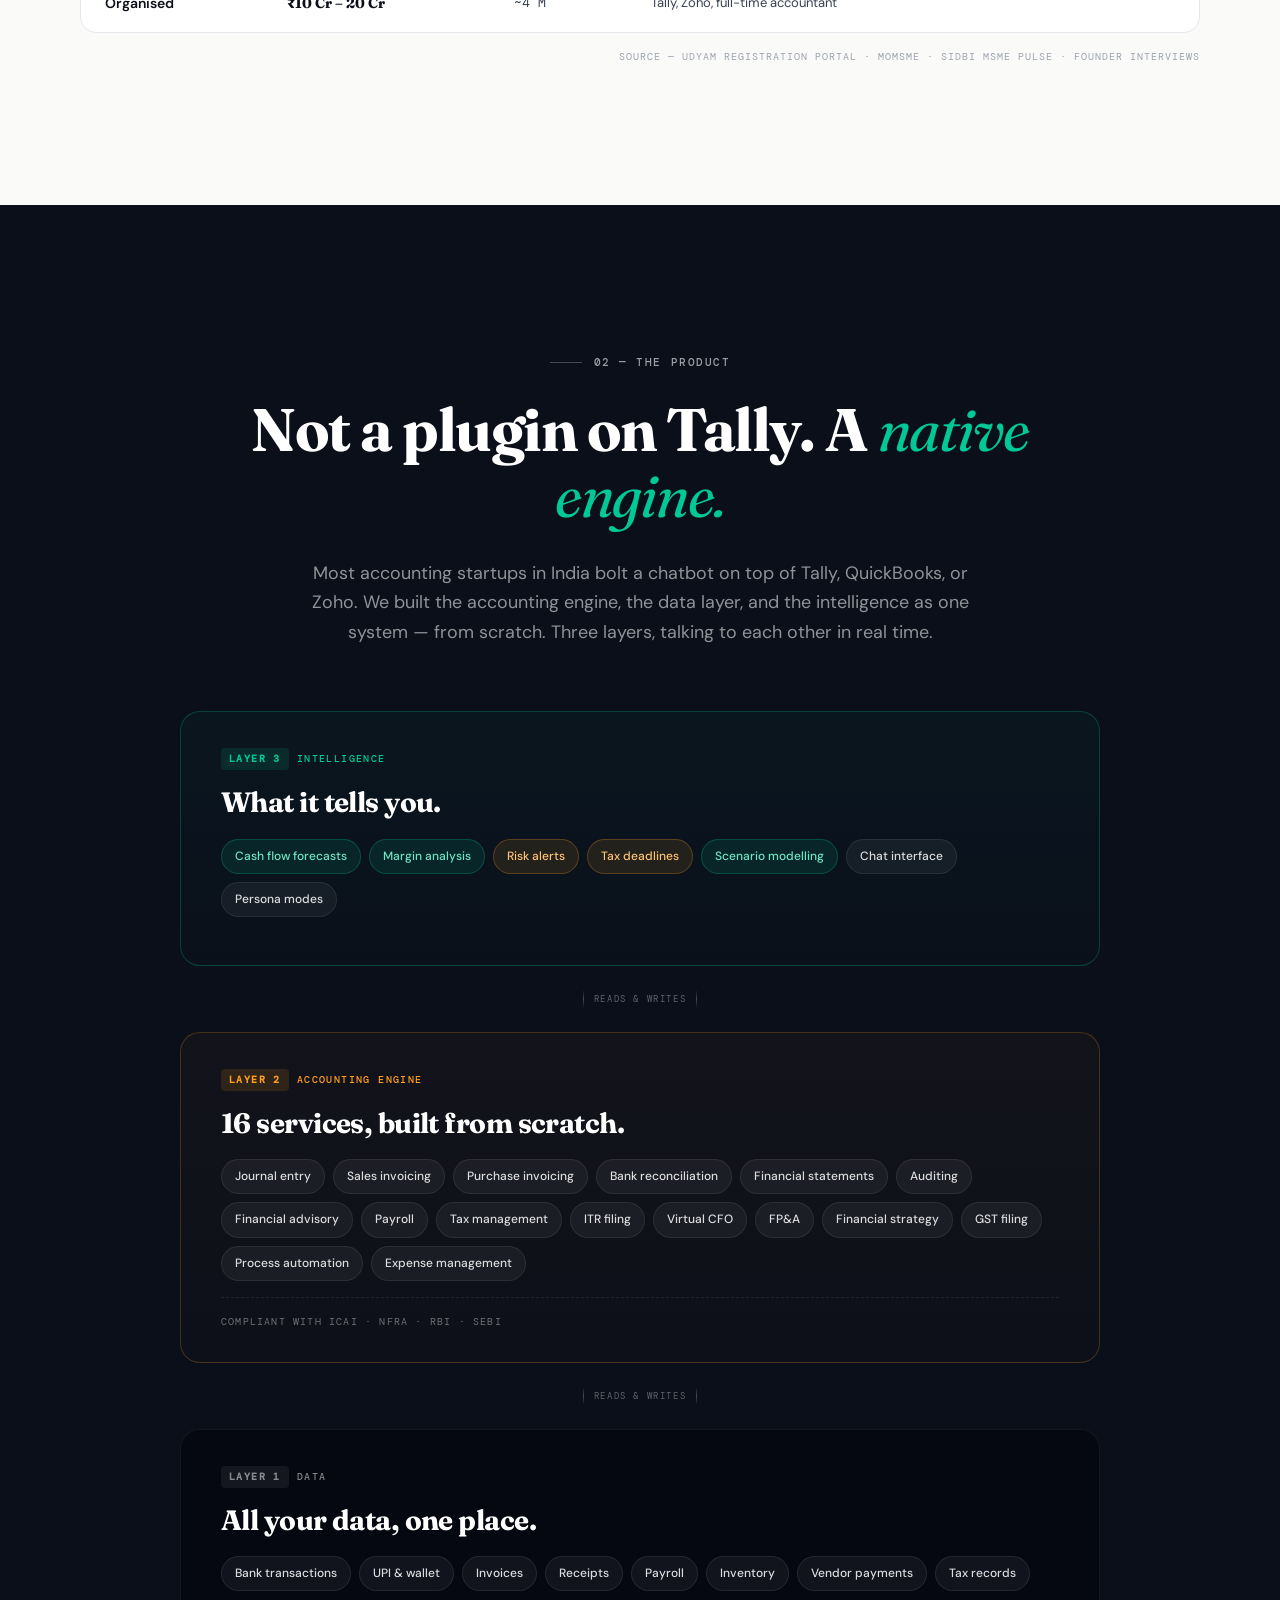
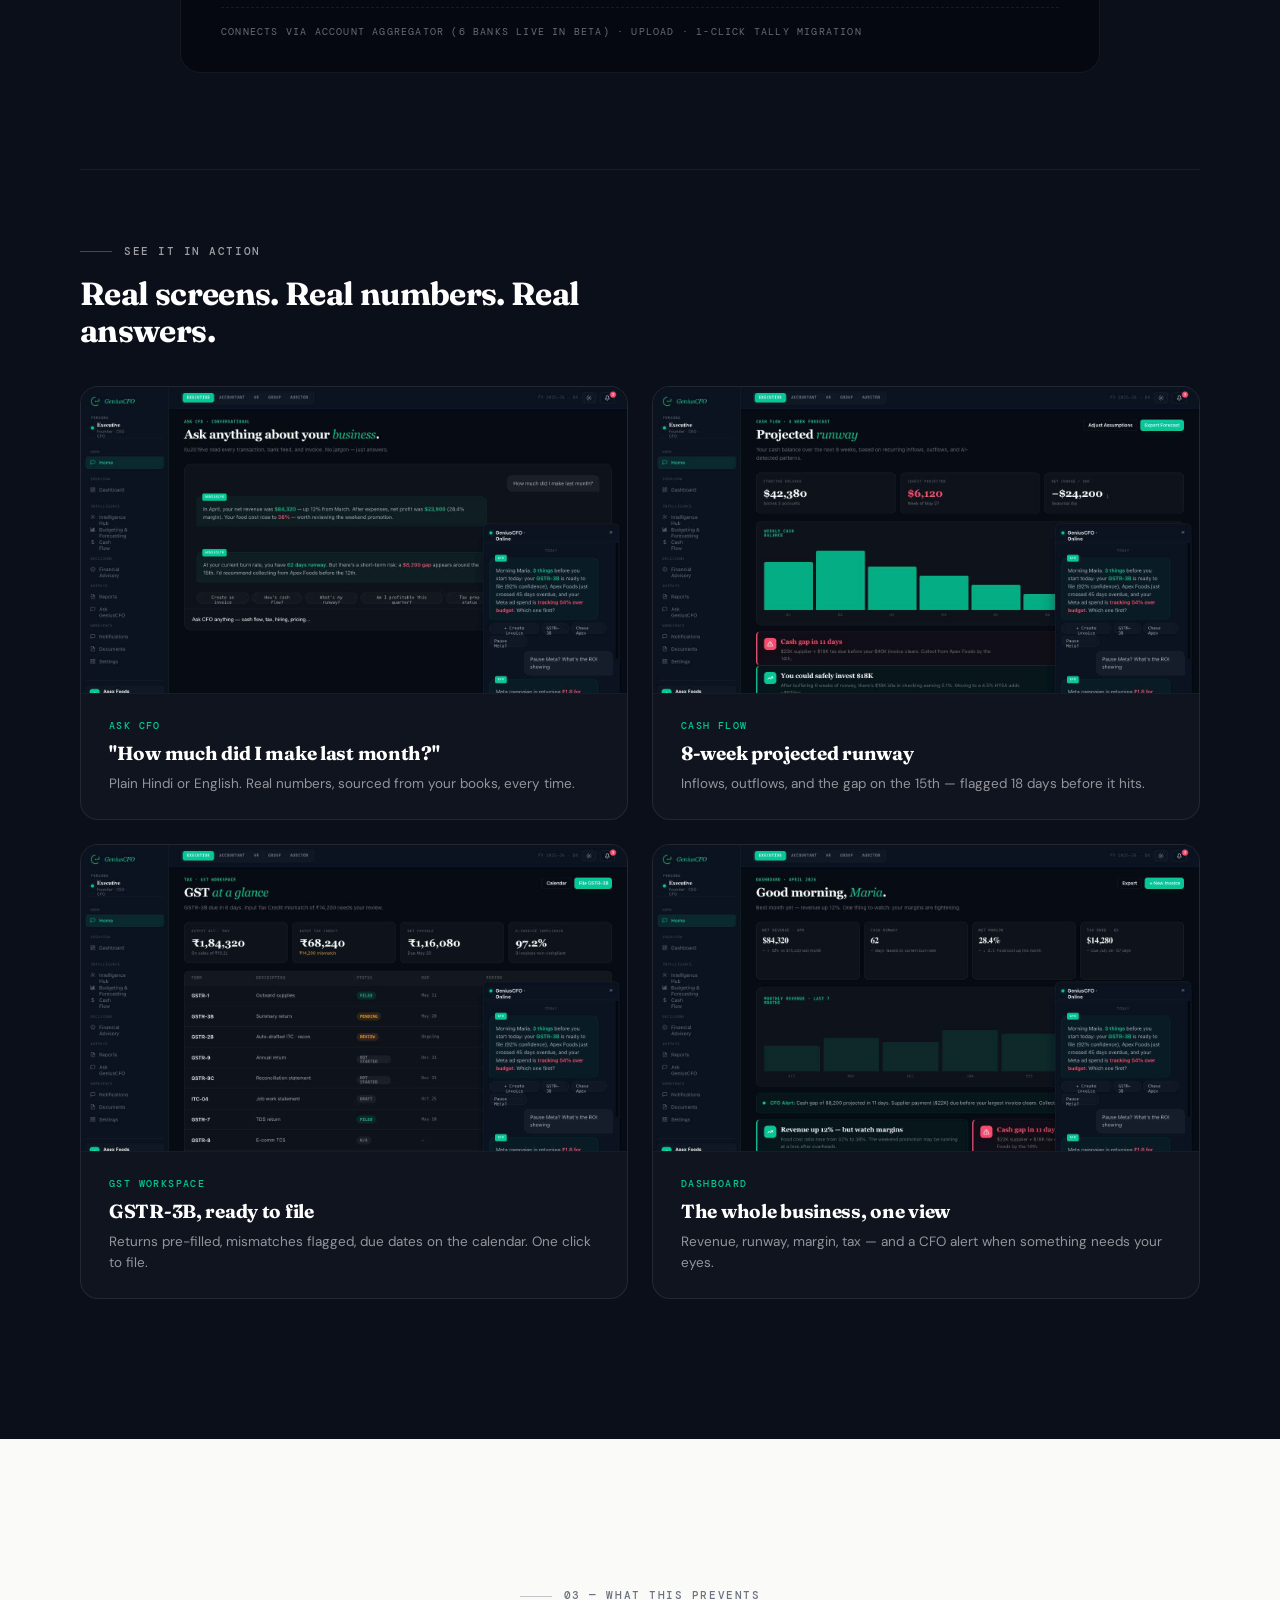
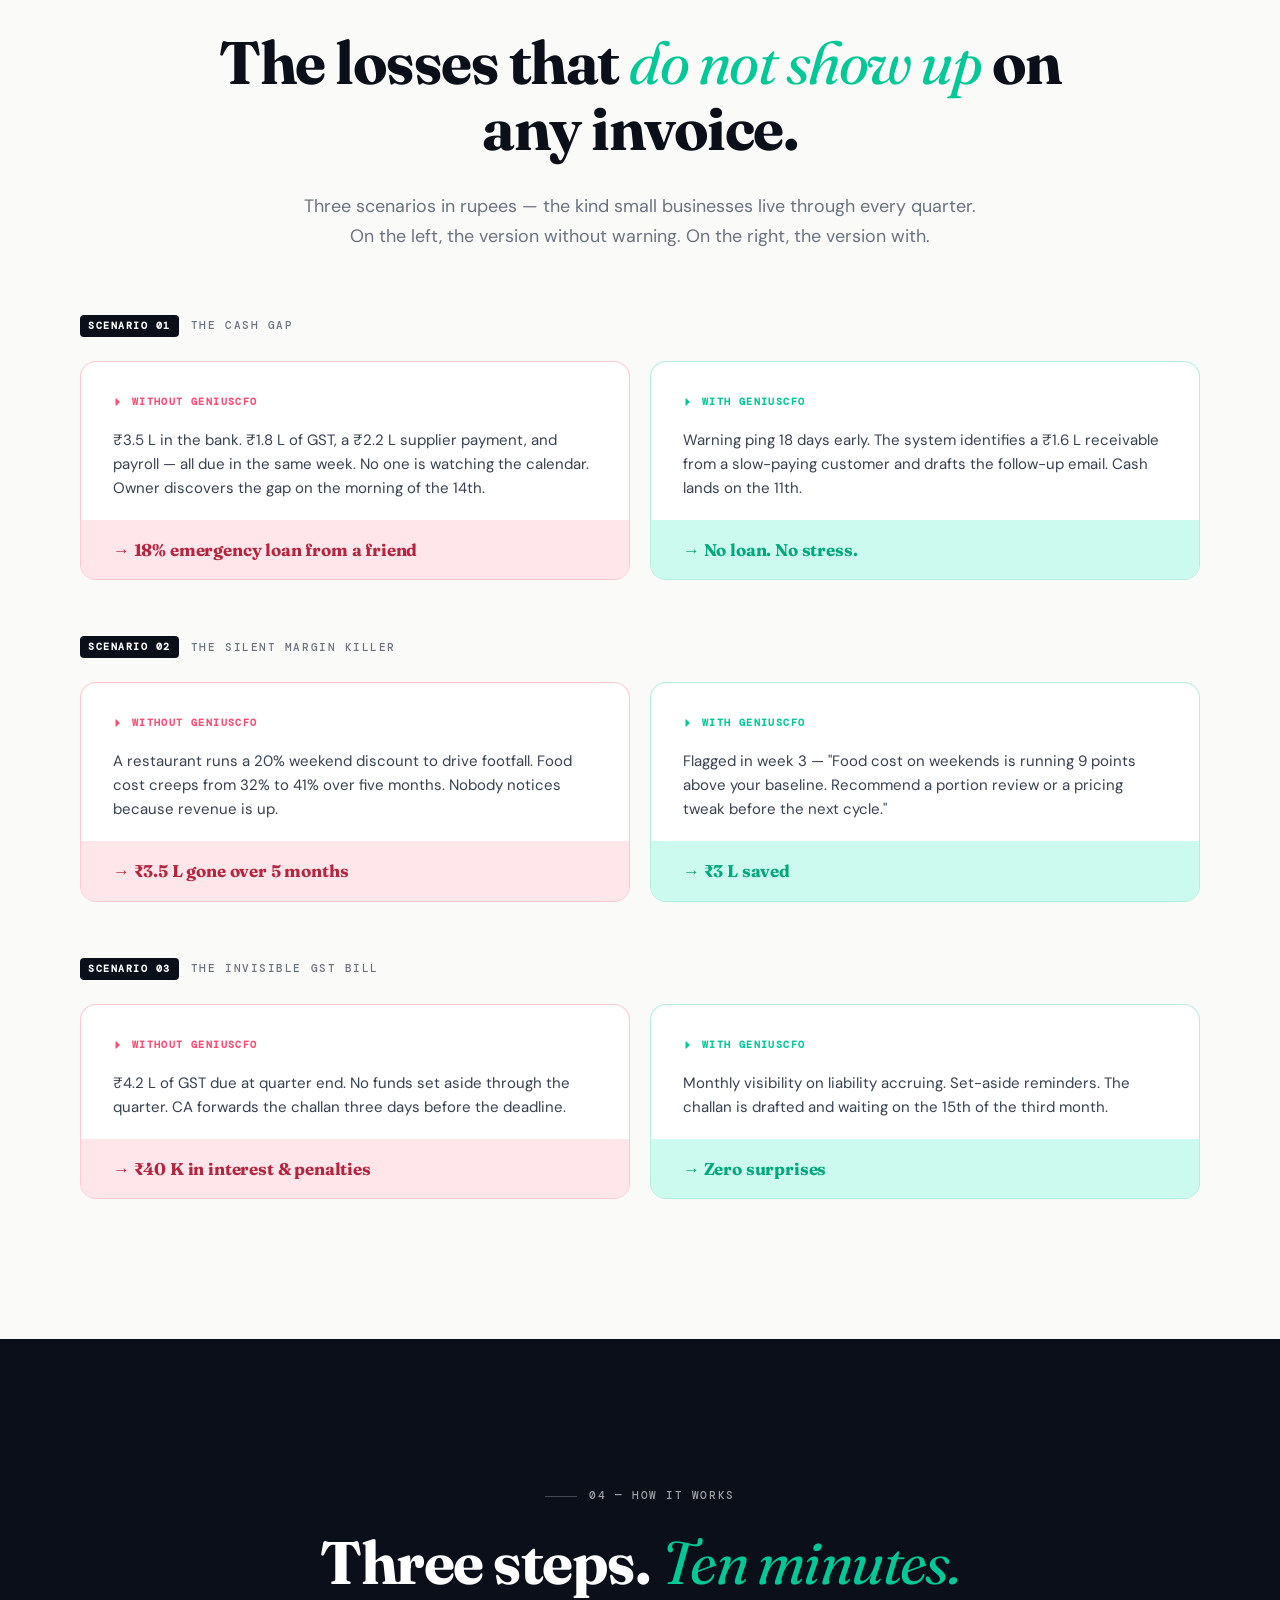
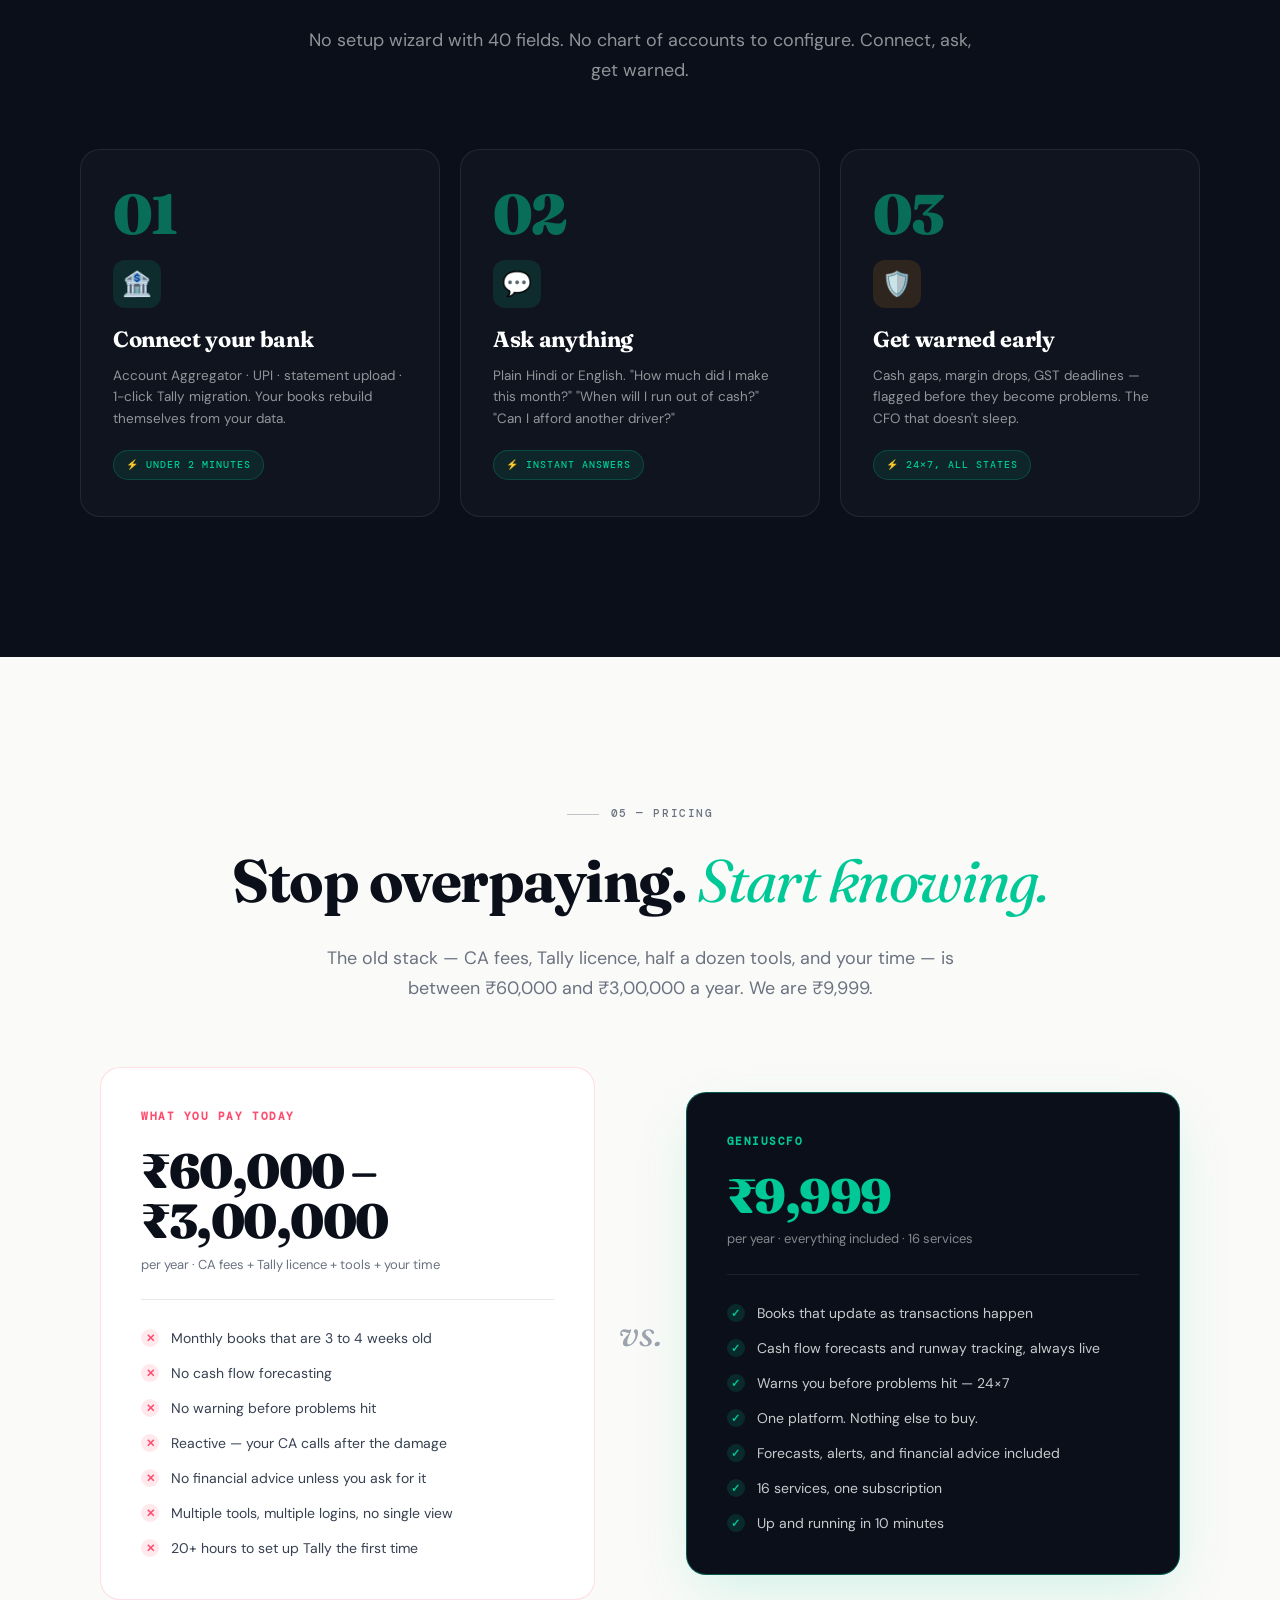
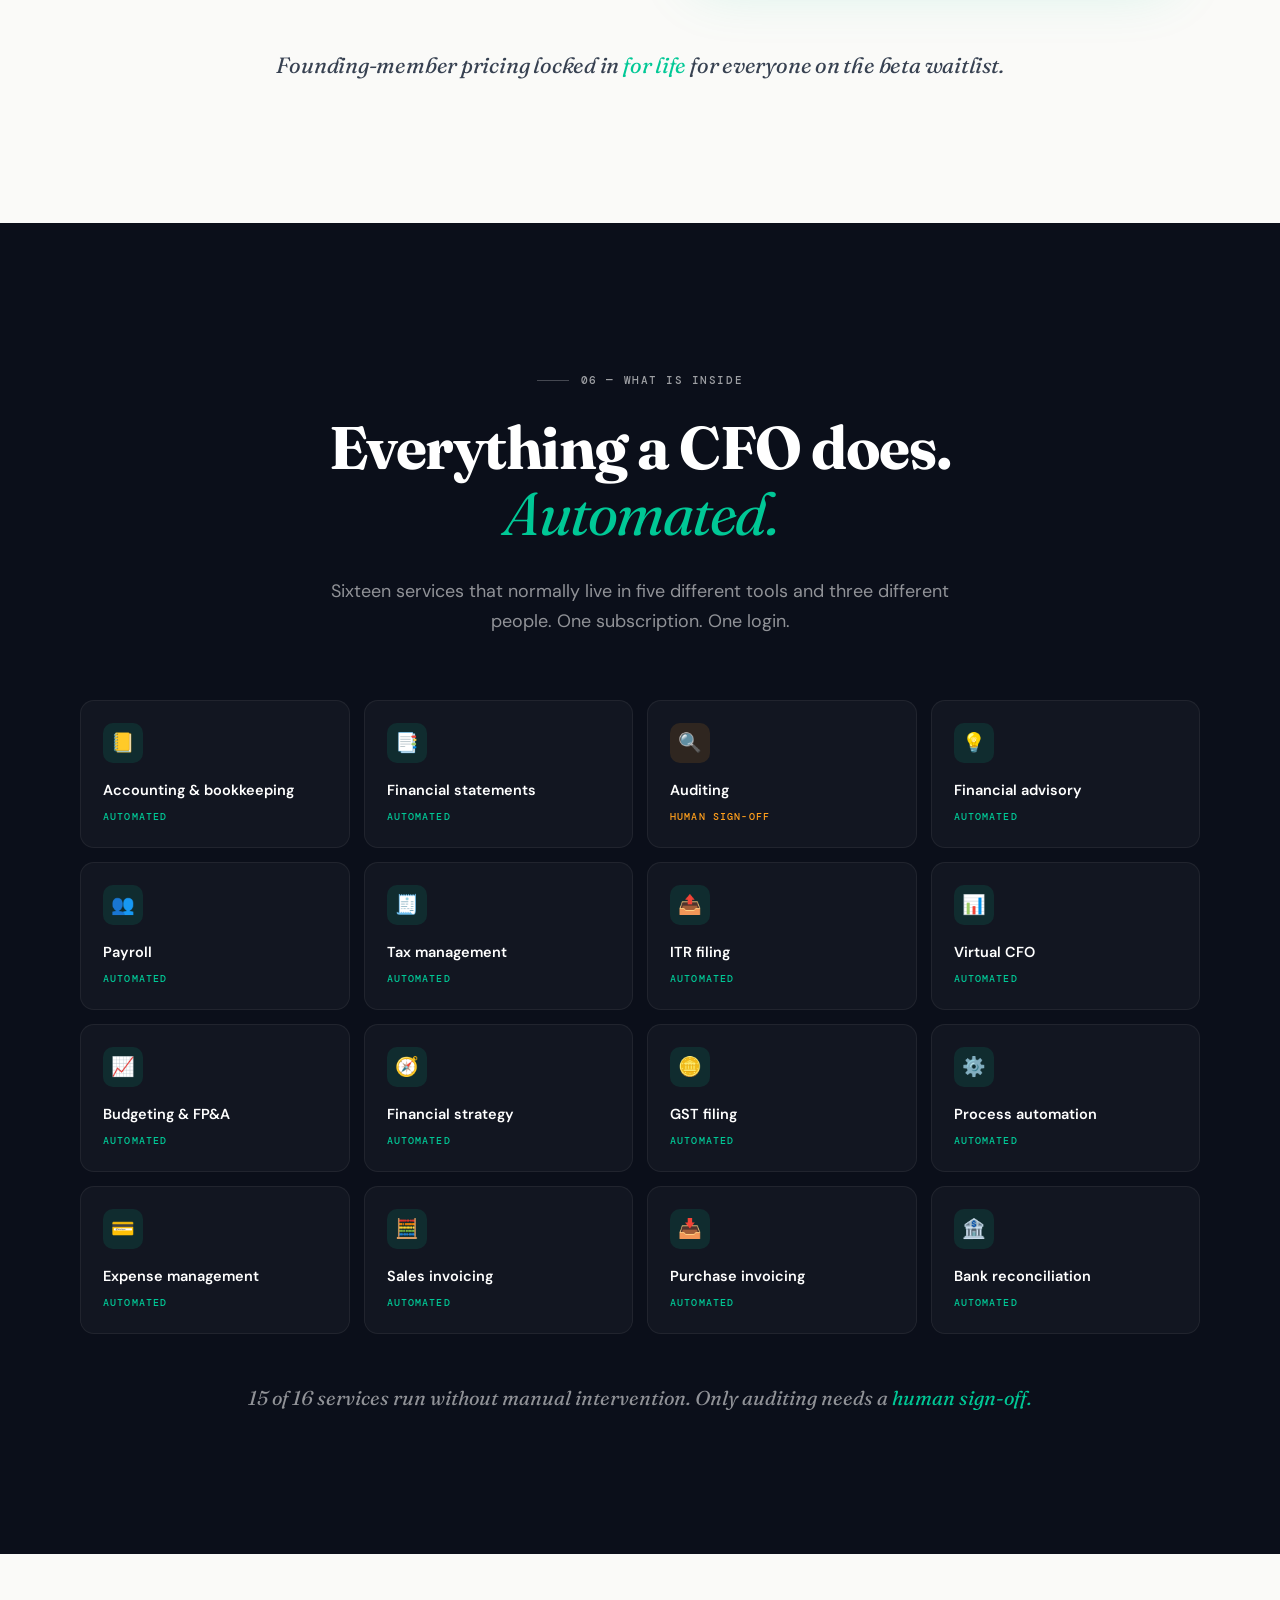
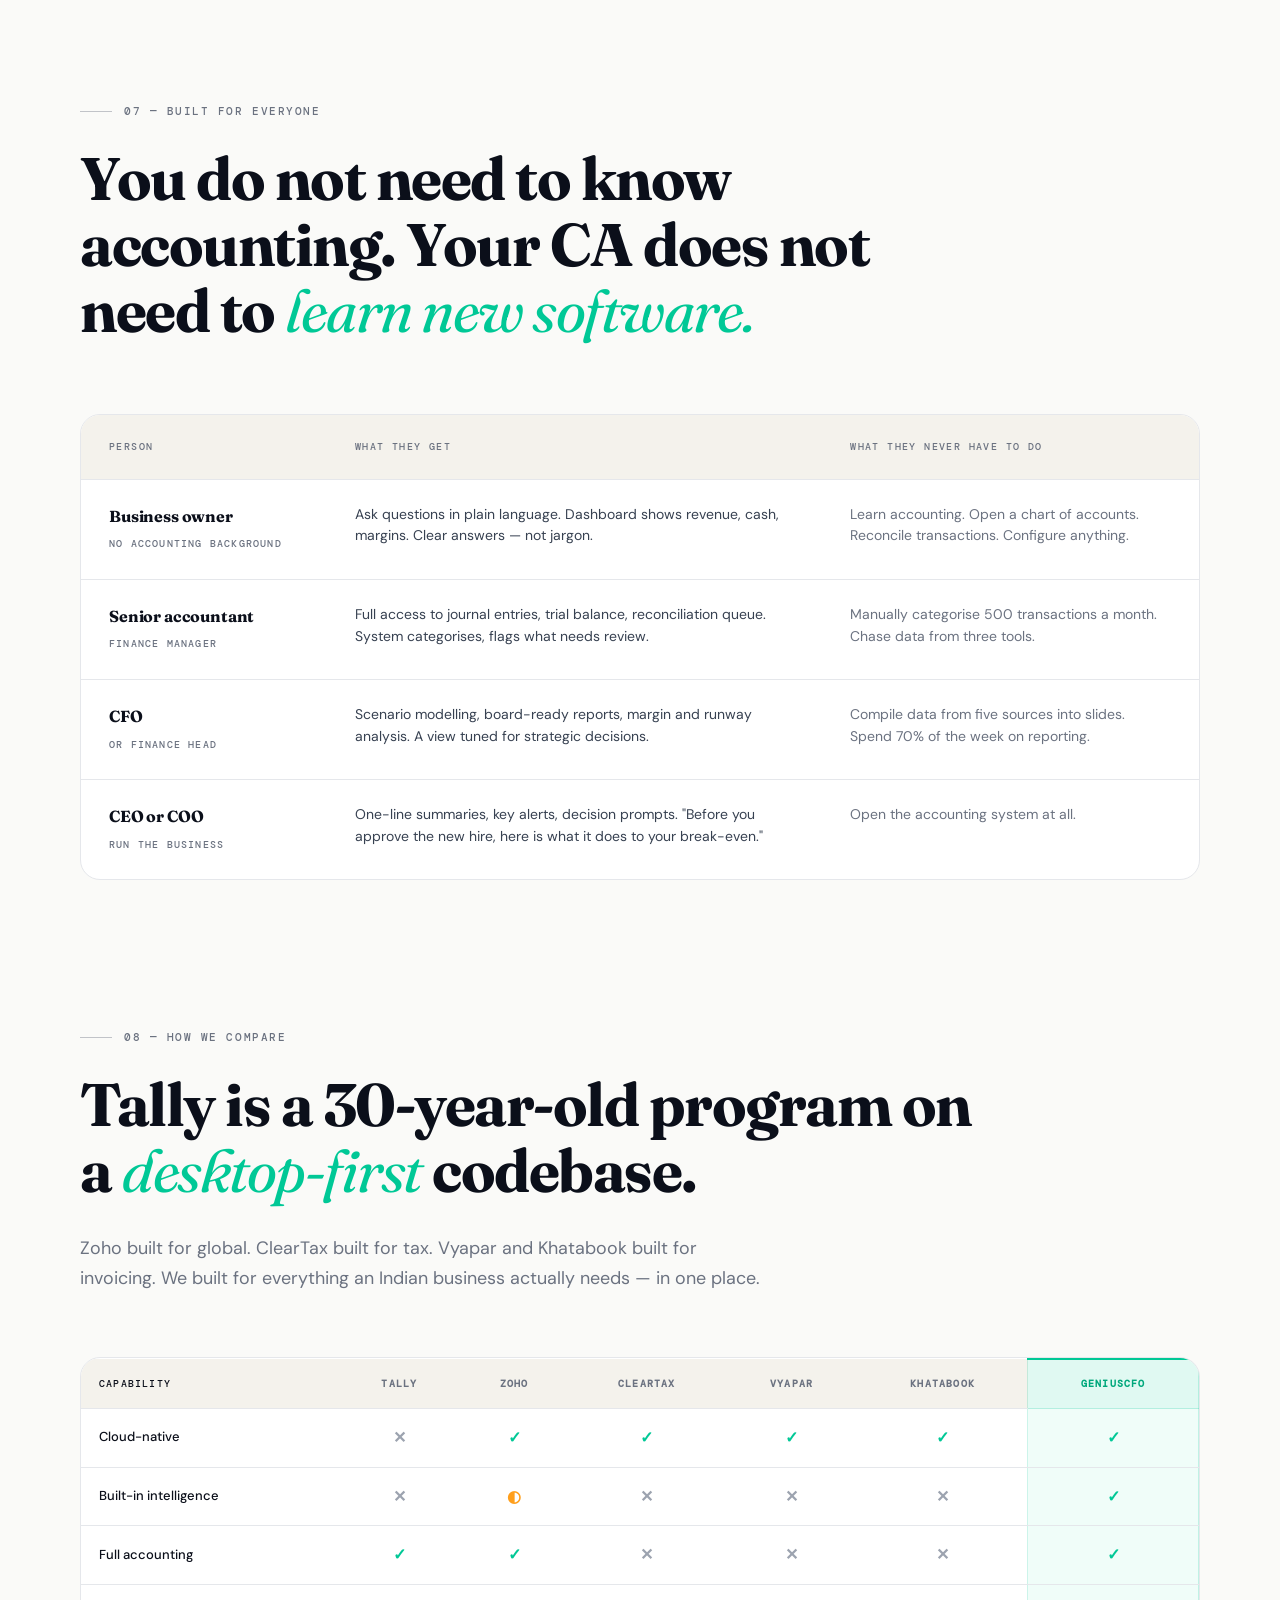
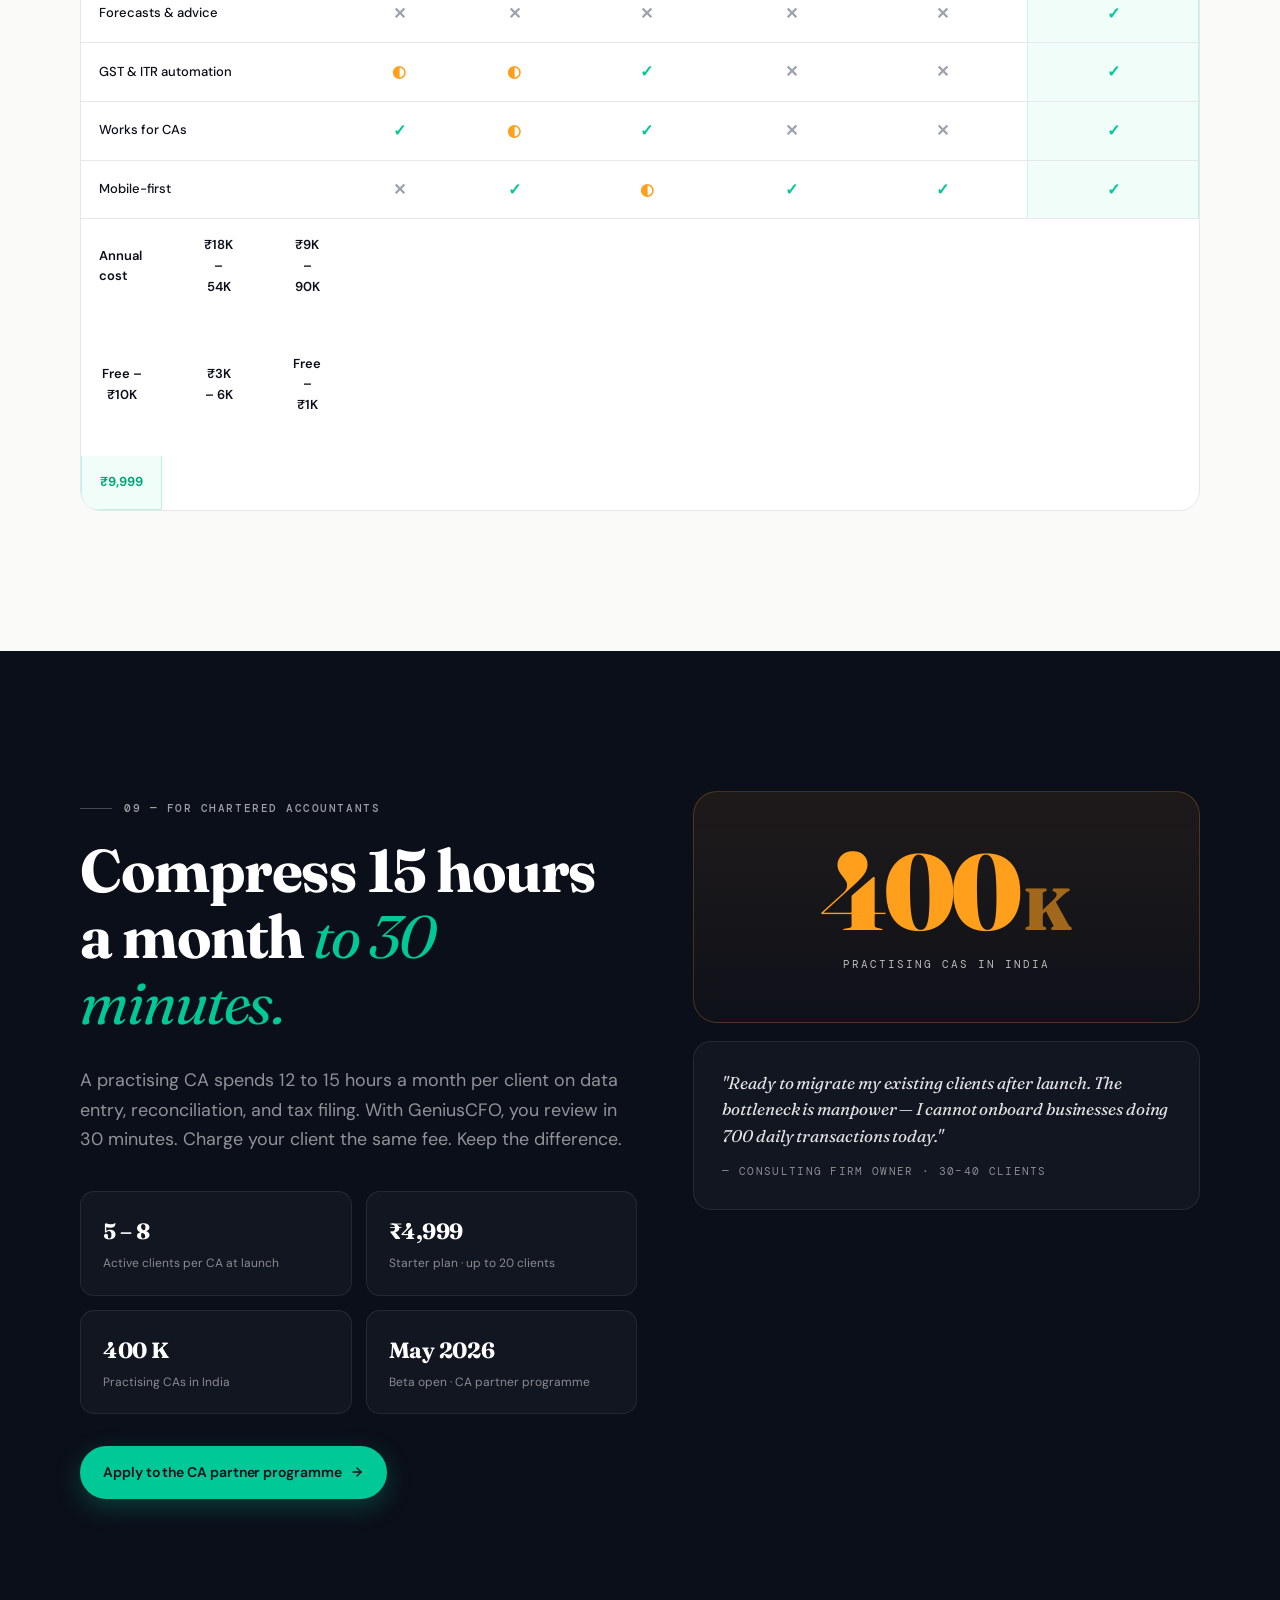
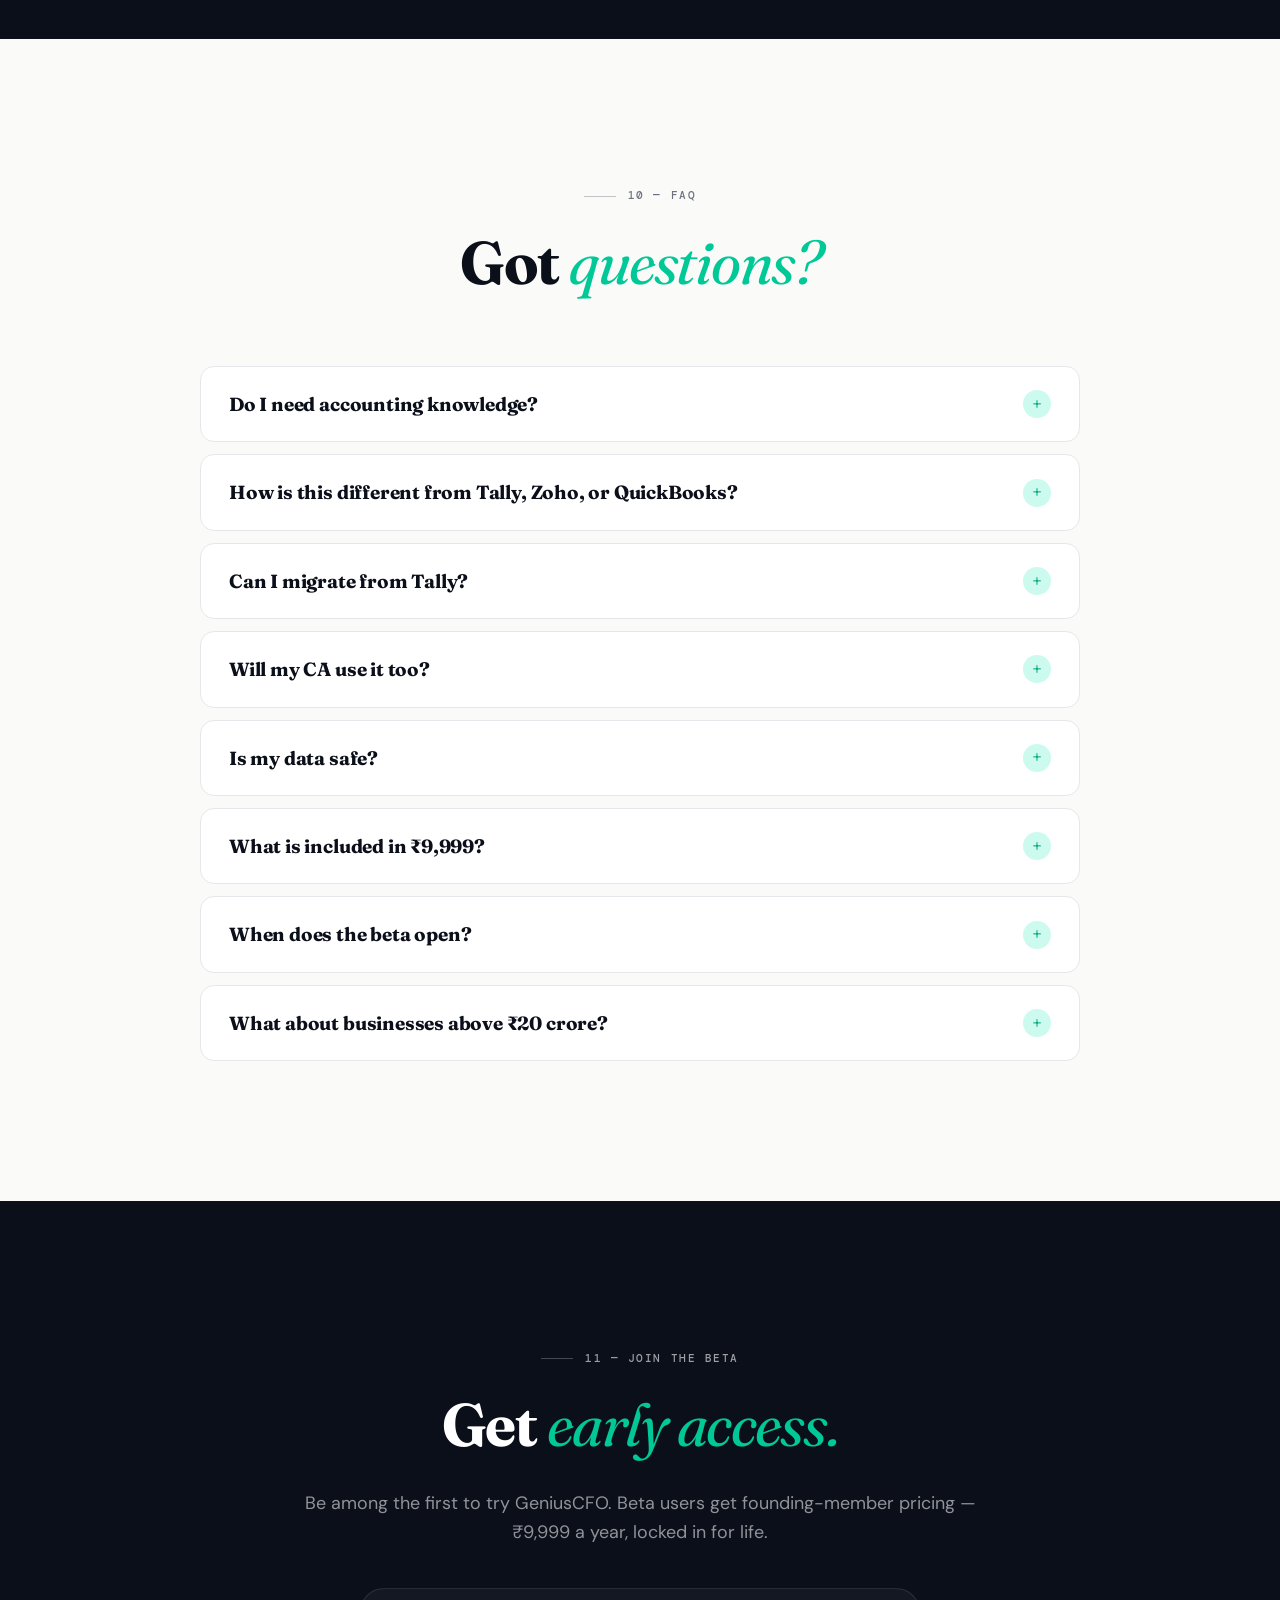
==== commit a5ee194f: "Implement 4 changes from GCFO_LP_Changes.pptx 1. Video preview section — thumbnail with play button " ====
--- a/index.html
+++ b/index.html
@@ -105,6 +105,27 @@
         <svg width="14" height="14" viewBox="0 0 24 24" fill="none" stroke="currentColor" stroke-width="2.2" stroke-linecap="round" stroke-linejoin="round"><path d="M12 22s8-4 8-10V5l-8-3-8 3v7c0 6 8 10 8 10z"></path></svg>
         <span>DPDP compliant</span><span class="dot-sep">·</span><span>12 in beta</span><span class="dot-sep">·</span><span>SOC 2 in progress</span>
       </div>
+    </div>
+  </div>
+</section>
+
+<!-- =================== VIDEO PREVIEW =================== -->
+<section class="paper video-preview-section" data-screen-label="01b Video Preview">
+  <div class="container">
+    <div class="video-preview-wrap reveal">
+      <div class="eyebrow"><span class="line"></span>See it first</div>
+      <h2 class="section-headline video-preview-headline">Two minutes. <span class="em-accent">Everything clear.</span></h2>
+      <button class="video-thumb-btn" data-watch-demo aria-label="Watch 2-min walkthrough">
+        <div class="video-thumb-img">
+          <img src="assets/shots/askcfo.jpg" alt="GeniusCFO — Ask anything about your business">
+          <div class="video-play-overlay">
+            <div class="play-circle">
+              <svg width="24" height="24" viewBox="0 0 24 24" fill="currentColor"><polygon points="6 4 20 12 6 20 6 4"/></svg>
+            </div>
+            <span class="play-label">Watch 2-min walkthrough</span>
+          </div>
+        </div>
+      </button>
     </div>
   </div>
 </section>
@@ -756,6 +777,12 @@
             </select>
           </div>
         </div>
+        <div class="form-row whatsapp-optin-row">
+          <label class="checkbox-label" for="f-whatsapp">
+            <input type="checkbox" id="f-whatsapp" name="whatsapp_optin" value="true">
+            <span>I agree to receive updates and promotional messages on WhatsApp from <a href="#" data-modal="privacy" class="optin-link">GeniusCFO</a>.</span>
+          </label>
+        </div>
         <button type="submit" class="btn btn-primary btn-block" style="margin-top:22px;" data-cta="waitlist-submit">
           Join the waitlist · It is free
           <svg class="arrow" width="14" height="14" viewBox="0 0 24 24" fill="none" stroke="currentColor" stroke-width="2.4" stroke-linecap="round" stroke-linejoin="round"><line x1="5" y1="12" x2="19" y2="12"></line><polyline points="12 5 19 12 12 19"></polyline></svg>
@@ -843,6 +870,12 @@
   </div>
 </div>
 
+<!-- ============== LIGHTBOX ============== -->
+<div class="lightbox-backdrop" id="lightbox">
+  <button class="lightbox-close" id="lightbox-close" aria-label="Close image">&times;</button>
+  <img class="lightbox-img" id="lightbox-img" src="" alt="">
+</div>
+
 <script src="landing.js?v=2"></script>
 </body>
 </html>
--- a/landing.css
+++ b/landing.css
@@ -1705,3 +1705,191 @@
   .scen-outcome { margin: 16px -20px -24px; padding: 14px 20px; border-radius: 0 0 12px 12px; }
   .stat-card { padding: 28px 20px; }
 }
+
+/* =====================================================
+   VIDEO PREVIEW SECTION
+   ===================================================== */
+.video-preview-section {
+  padding: 80px 0;
+  background: var(--paper);
+}
+.video-preview-wrap {
+  text-align: center;
+  max-width: 860px;
+  margin: 0 auto;
+}
+.video-preview-headline {
+  margin-left: auto;
+  margin-right: auto;
+  margin-bottom: 40px;
+}
+.video-thumb-btn {
+  display: block;
+  width: 100%;
+  background: none;
+  border: none;
+  padding: 0;
+  cursor: pointer;
+}
+.video-thumb-img {
+  position: relative;
+  border-radius: 18px;
+  overflow: hidden;
+  aspect-ratio: 16 / 9;
+  background: var(--ink);
+  border: 1px solid var(--ink-10);
+  box-shadow: 0 24px 80px -12px rgba(11,15,26,0.18);
+  transition: transform 0.3s ease, box-shadow 0.3s ease;
+}
+.video-thumb-btn:hover .video-thumb-img {
+  transform: translateY(-4px);
+  box-shadow: 0 32px 100px -12px rgba(0,200,150,0.18), 0 0 0 2px rgba(0,200,150,0.25);
+}
+.video-thumb-img img {
+  width: 100%; height: 100%;
+  object-fit: cover; object-position: top left;
+  display: block;
+  filter: brightness(0.7);
+  transition: filter 0.3s ease;
+}
+.video-thumb-btn:hover .video-thumb-img img { filter: brightness(0.55); }
+.video-play-overlay {
+  position: absolute;
+  inset: 0;
+  display: flex;
+  flex-direction: column;
+  align-items: center;
+  justify-content: center;
+  gap: 16px;
+}
+.play-circle {
+  width: 72px; height: 72px;
+  border-radius: 50%;
+  background: var(--emerald);
+  display: flex;
+  align-items: center;
+  justify-content: center;
+  color: var(--ink);
+  box-shadow: 0 0 0 12px rgba(0,200,150,0.18), 0 8px 32px rgba(0,200,150,0.35);
+  transition: transform 0.25s ease, box-shadow 0.25s ease;
+}
+.video-thumb-btn:hover .play-circle {
+  transform: scale(1.08);
+  box-shadow: 0 0 0 16px rgba(0,200,150,0.2), 0 12px 40px rgba(0,200,150,0.45);
+}
+.play-circle svg { margin-left: 3px; }
+.play-label {
+  font-family: var(--font-mono);
+  font-size: 11px;
+  letter-spacing: 0.14em;
+  text-transform: uppercase;
+  color: rgba(255,255,255,0.85);
+  font-weight: 500;
+}
+@media (max-width: 640px) {
+  .video-preview-section { padding: 56px 0; }
+  .play-circle { width: 56px; height: 56px; }
+  .play-circle svg { width: 18px; height: 18px; }
+}
+
+/* =====================================================
+   GALLERY LIGHTBOX
+   ===================================================== */
+.gallery-img { cursor: zoom-in; }
+.gallery-img img { transition: filter 0.25s ease; }
+.gallery-img:hover img { filter: brightness(0.88); }
+
+.lightbox-backdrop {
+  position: fixed;
+  inset: 0;
+  z-index: 300;
+  background: rgba(0,0,0,0.92);
+  backdrop-filter: blur(10px);
+  -webkit-backdrop-filter: blur(10px);
+  display: none;
+  align-items: center;
+  justify-content: center;
+  padding: 20px;
+}
+.lightbox-backdrop.open { display: flex; }
+.lightbox-img {
+  max-width: 100%;
+  max-height: 88vh;
+  border-radius: 12px;
+  object-fit: contain;
+  box-shadow: 0 40px 120px rgba(0,0,0,0.8);
+}
+.lightbox-close {
+  position: absolute;
+  top: 20px; right: 20px;
+  width: 44px; height: 44px;
+  border-radius: 50%;
+  background: rgba(255,255,255,0.12);
+  border: 1px solid rgba(255,255,255,0.18);
+  color: var(--white);
+  font-size: 22px;
+  display: flex;
+  align-items: center;
+  justify-content: center;
+  cursor: pointer;
+  transition: background 0.2s;
+  line-height: 1;
+}
+.lightbox-close:hover { background: rgba(255,255,255,0.22); }
+
+/* =====================================================
+   COMPARE TABLE — STICKY FIRST COLUMN ON MOBILE
+   ===================================================== */
+@media (max-width: 920px) {
+  .compare-table th:first-child,
+  .compare-table td:first-child {
+    position: sticky;
+    left: 0;
+    z-index: 2;
+    background: var(--paper-2);
+  }
+  .compare-table tbody td:first-child {
+    background: var(--white);
+  }
+  .compare-table .price-row td:first-child {
+    background: var(--white);
+  }
+  .compare-wrap::after {
+    content: '';
+    position: absolute;
+    top: 0; right: 0; bottom: 0;
+    width: 48px;
+    background: linear-gradient(to right, transparent, rgba(255,255,255,0.95));
+    pointer-events: none;
+    border-radius: 0 20px 20px 0;
+  }
+  .compare-table th, .compare-table td { padding: 14px 12px; font-size: 12px; }
+  .compare-table th:first-child { width: 140px; }
+}
+
+/* =====================================================
+   WHATSAPP OPT-IN CHECKBOX
+   ===================================================== */
+.whatsapp-optin-row { margin-top: 10px; margin-bottom: 4px; }
+.checkbox-label {
+  display: flex;
+  gap: 10px;
+  align-items: flex-start;
+  cursor: pointer;
+  font-size: 13px;
+  color: rgba(255,255,255,0.65);
+  line-height: 1.55;
+}
+.checkbox-label input[type="checkbox"] {
+  width: 18px; height: 18px;
+  min-width: 18px;
+  accent-color: var(--emerald);
+  margin-top: 2px;
+  cursor: pointer;
+}
+.optin-link {
+  color: var(--emerald);
+  text-decoration: underline;
+  text-underline-offset: 2px;
+}
+}
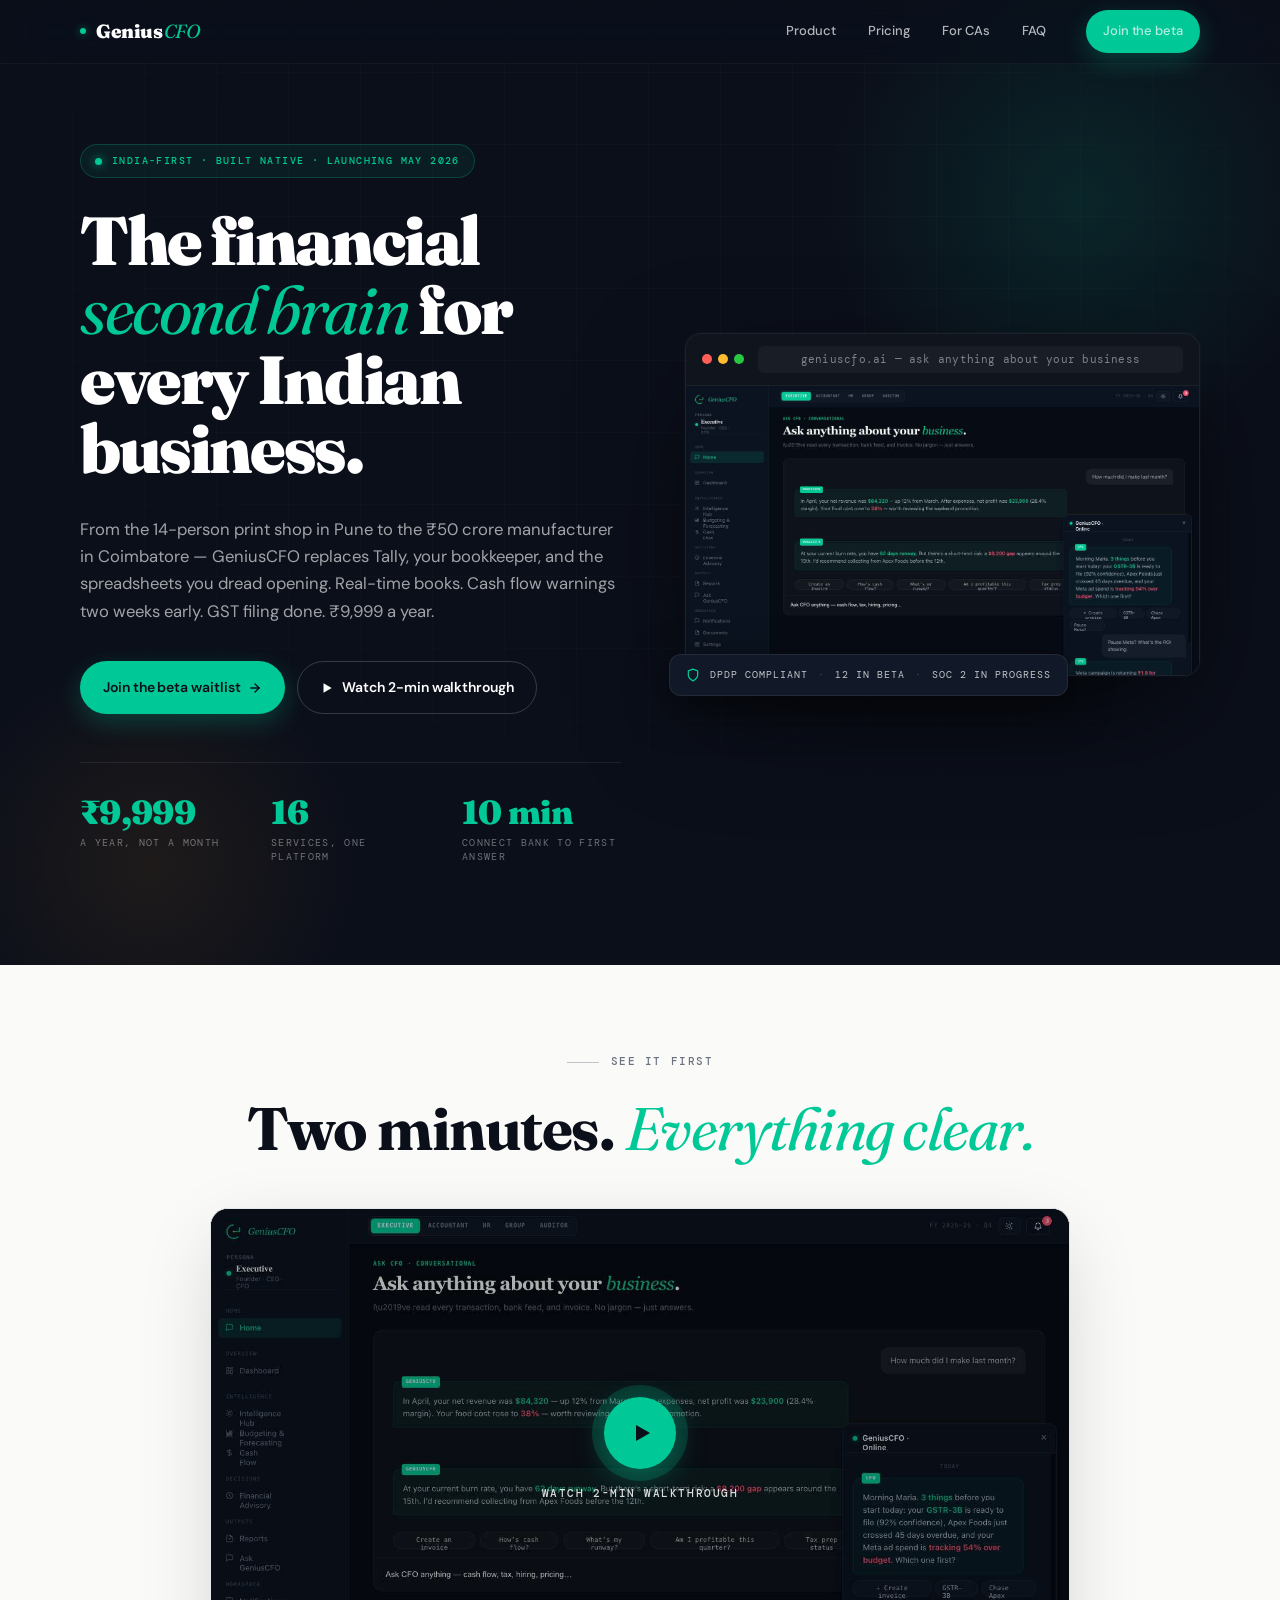
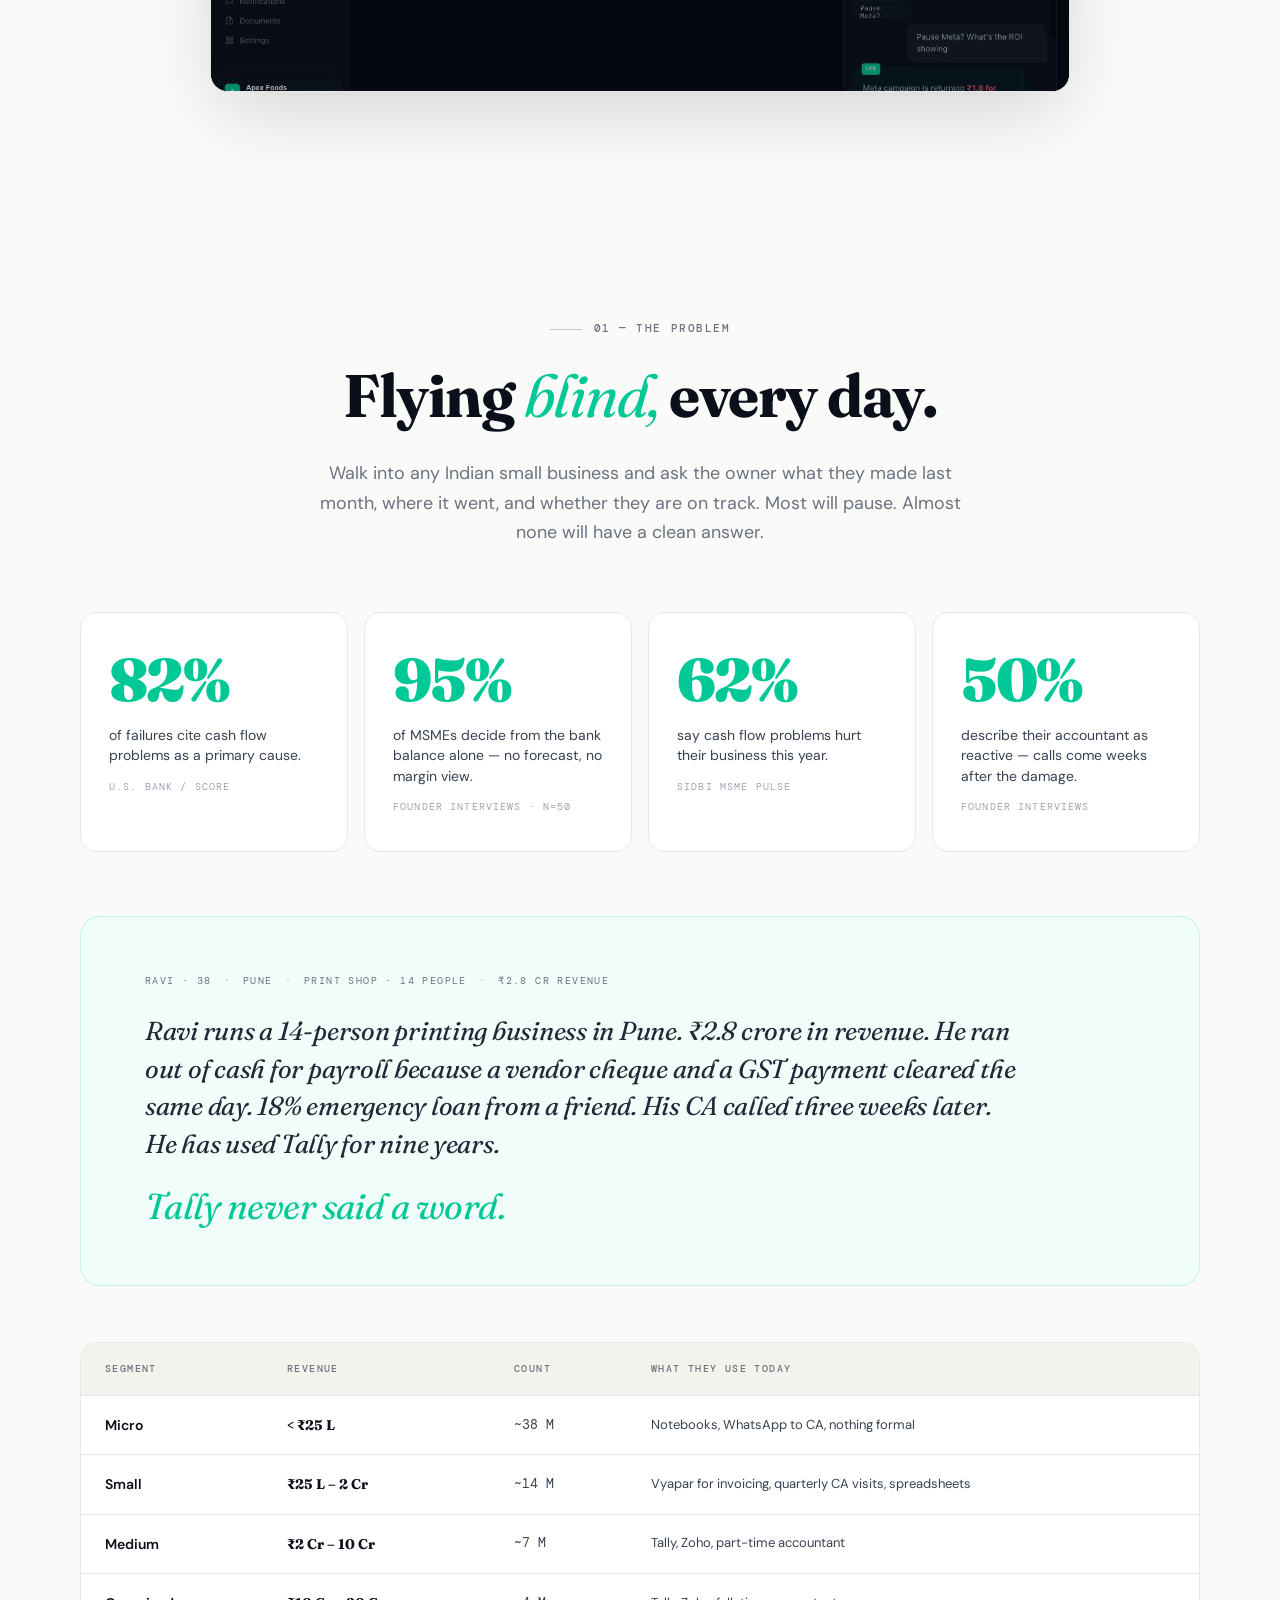
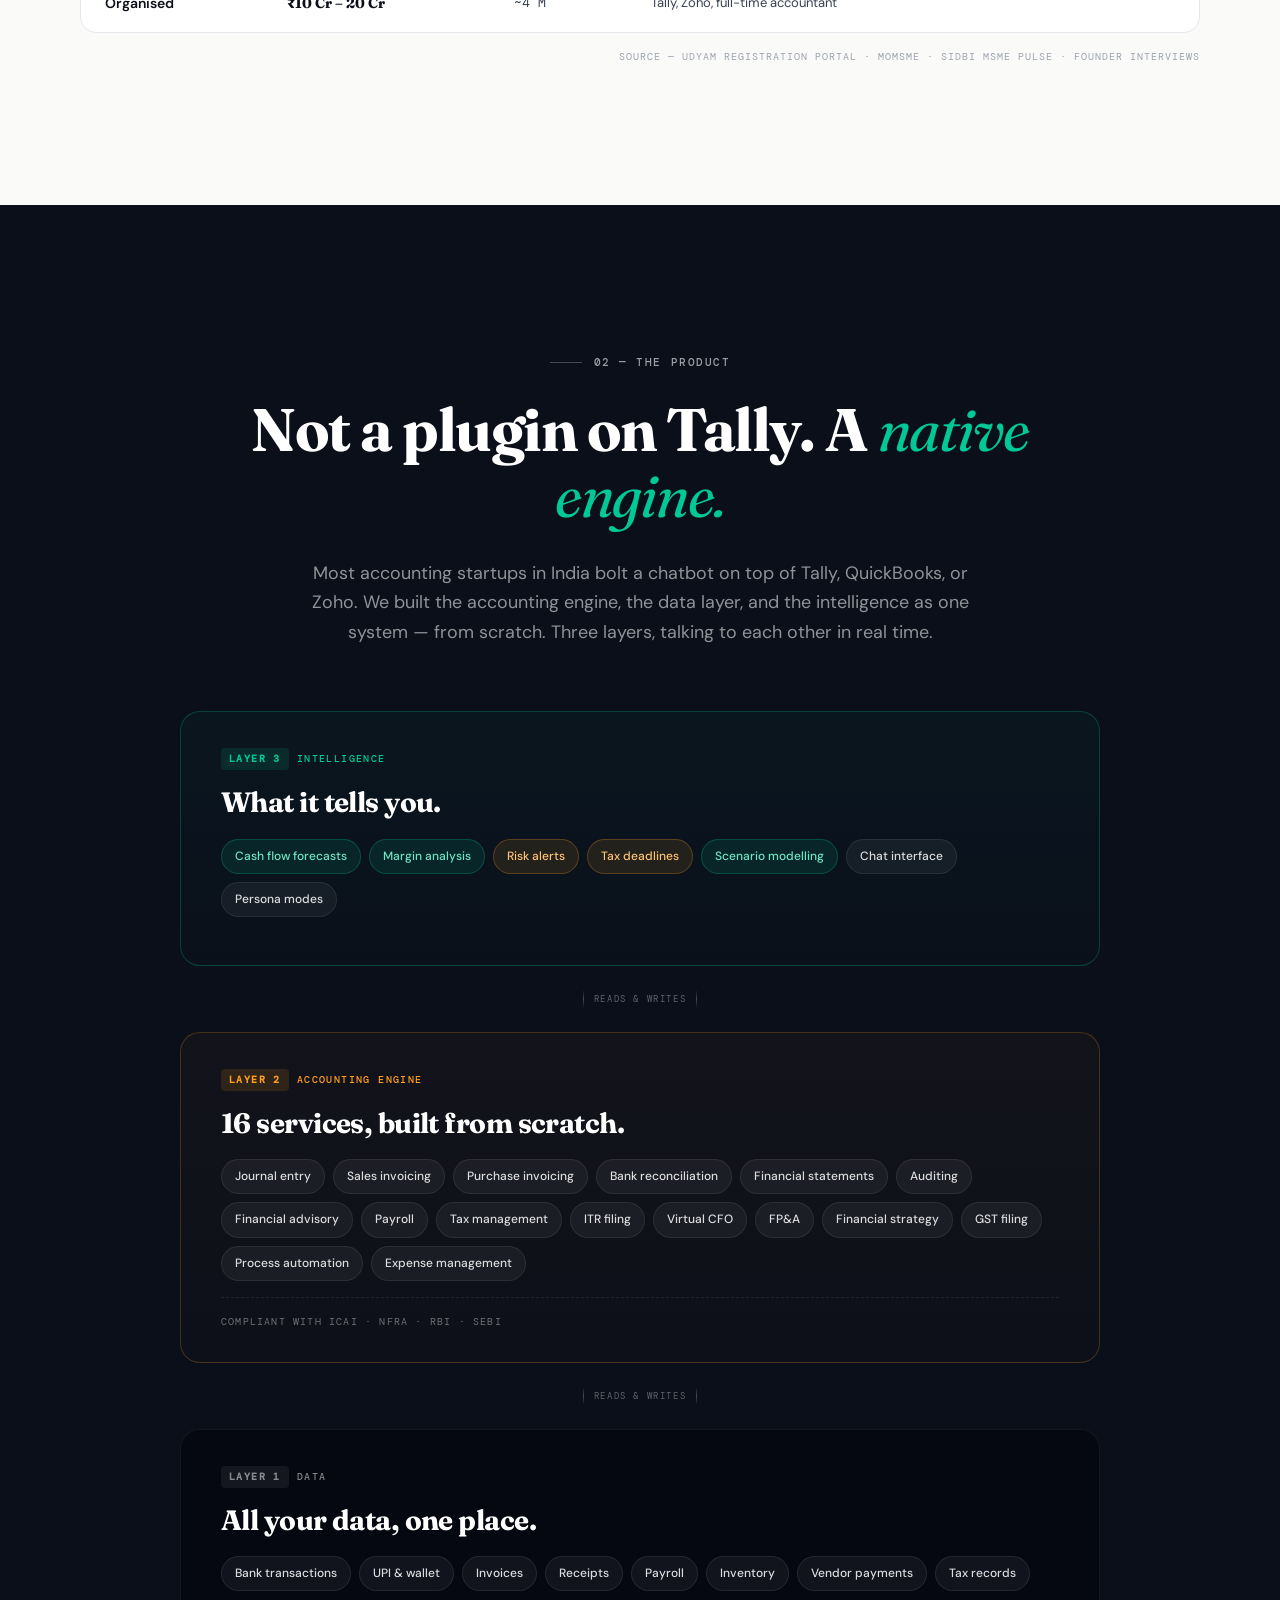
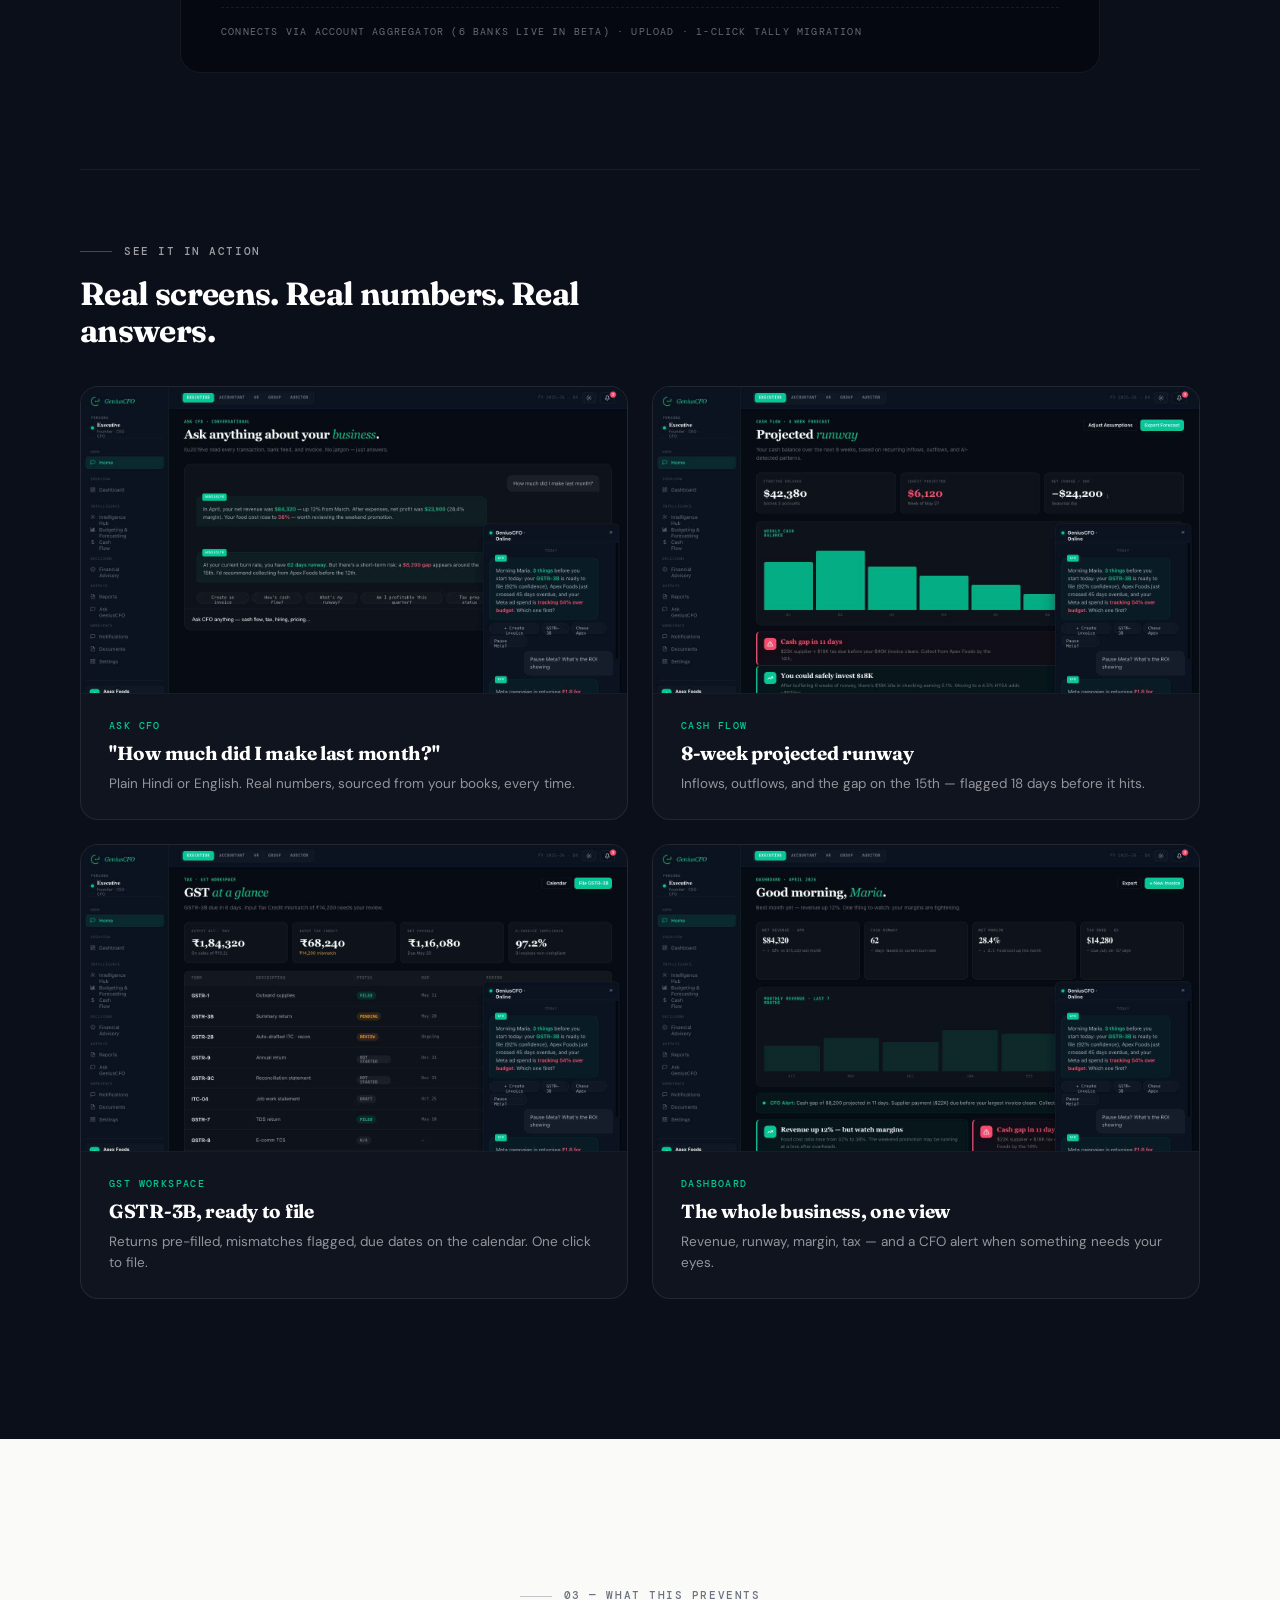
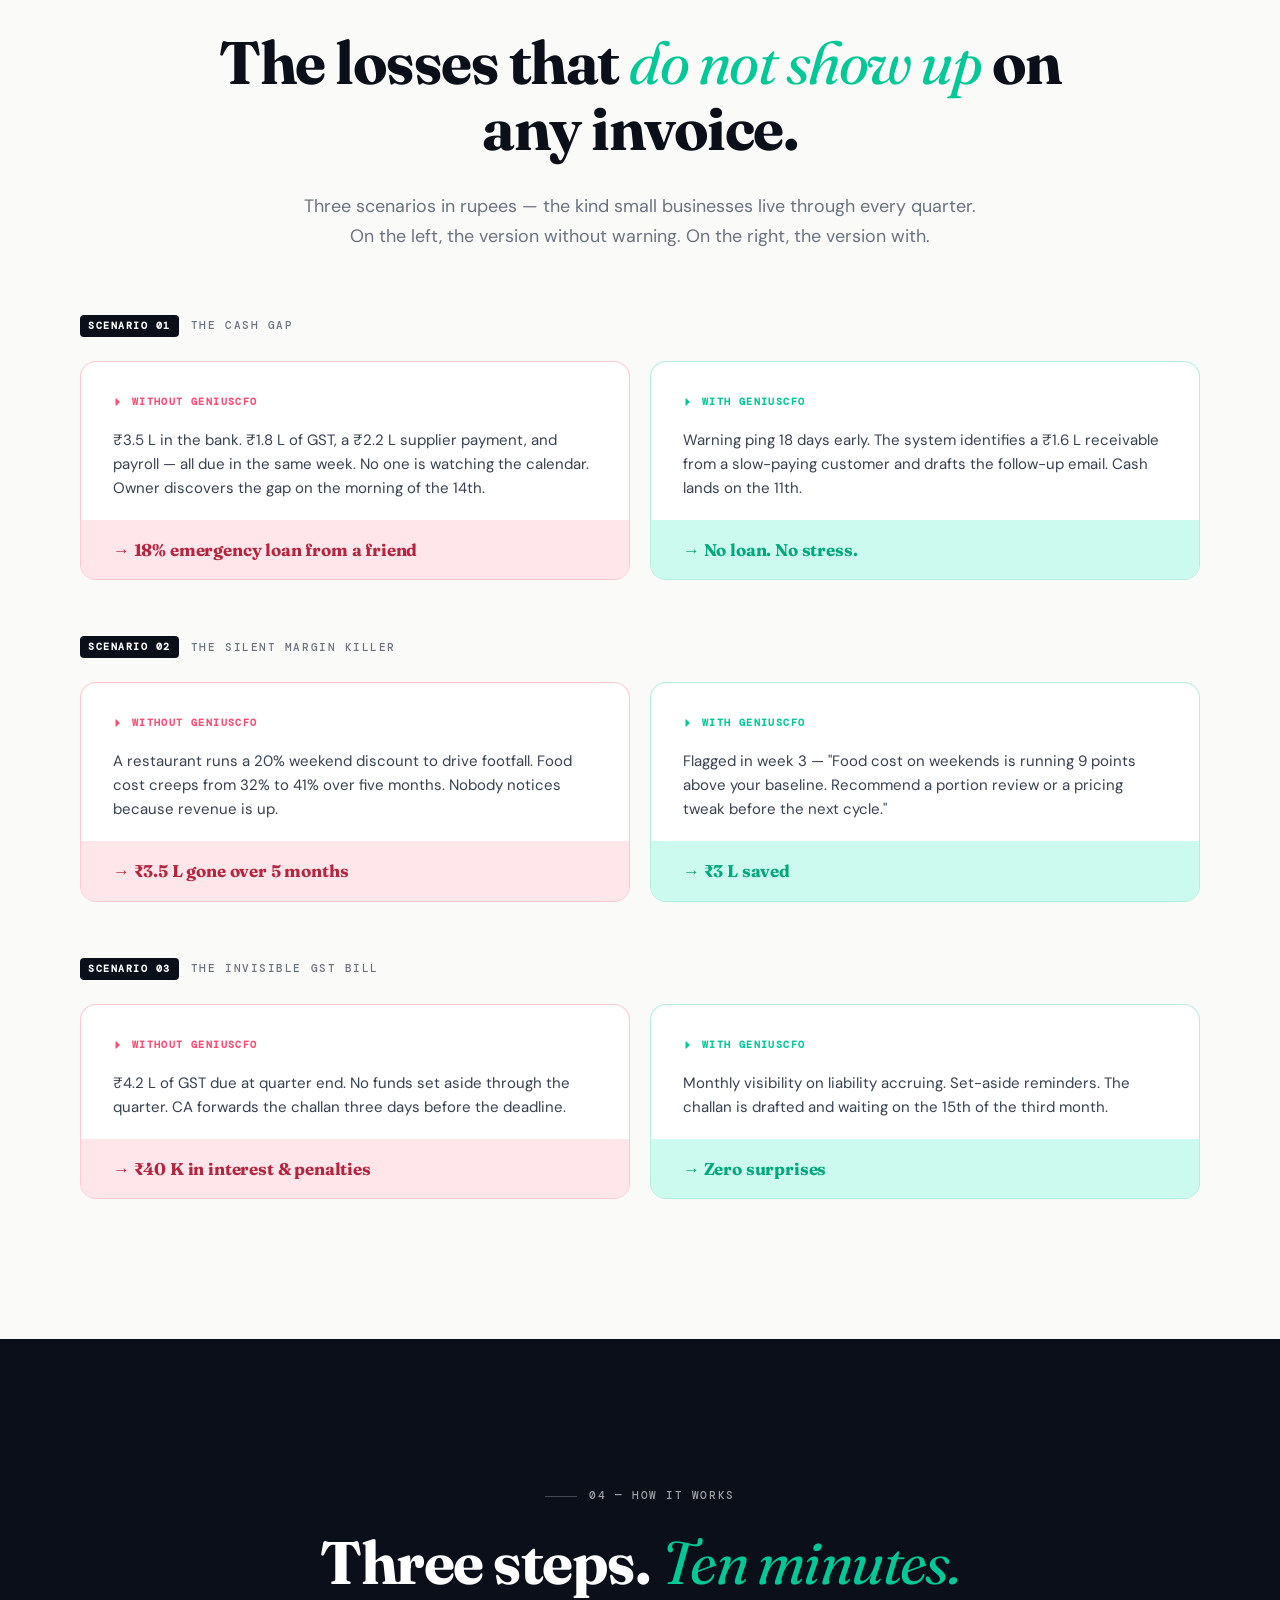
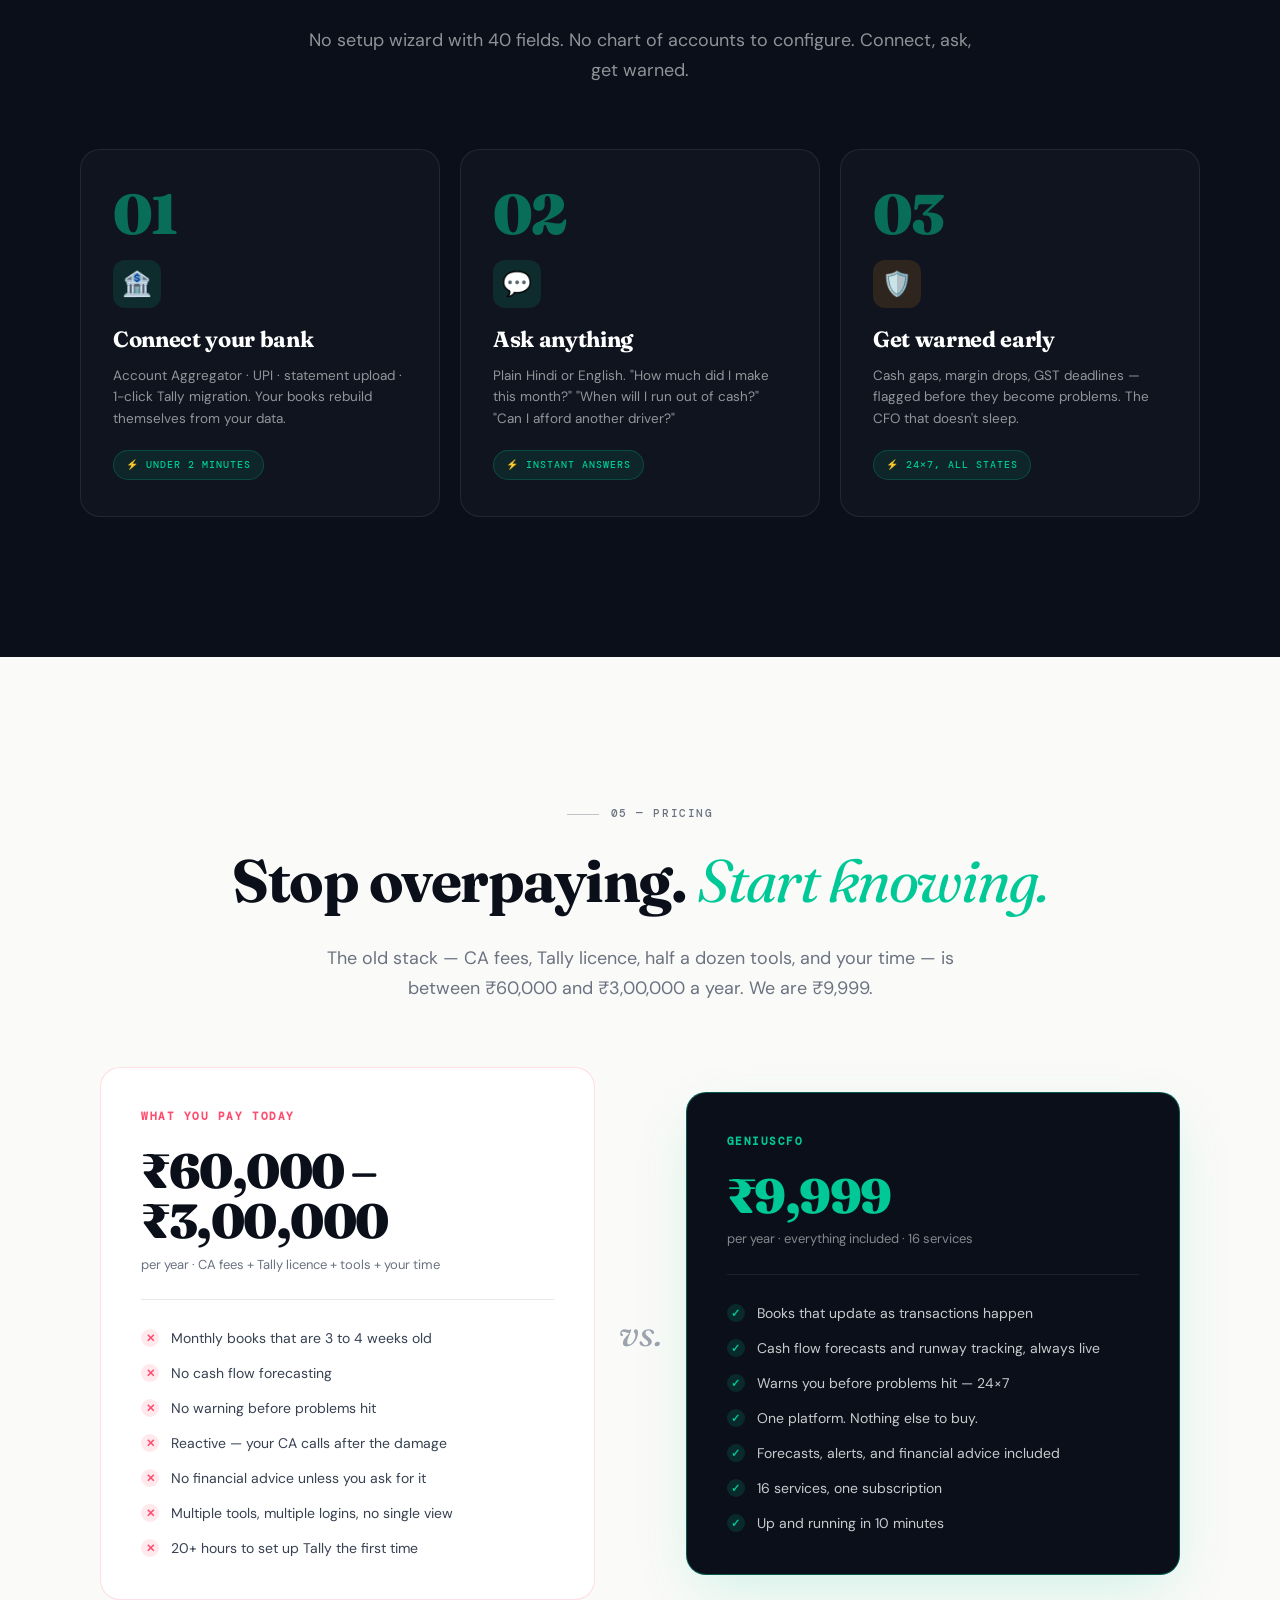
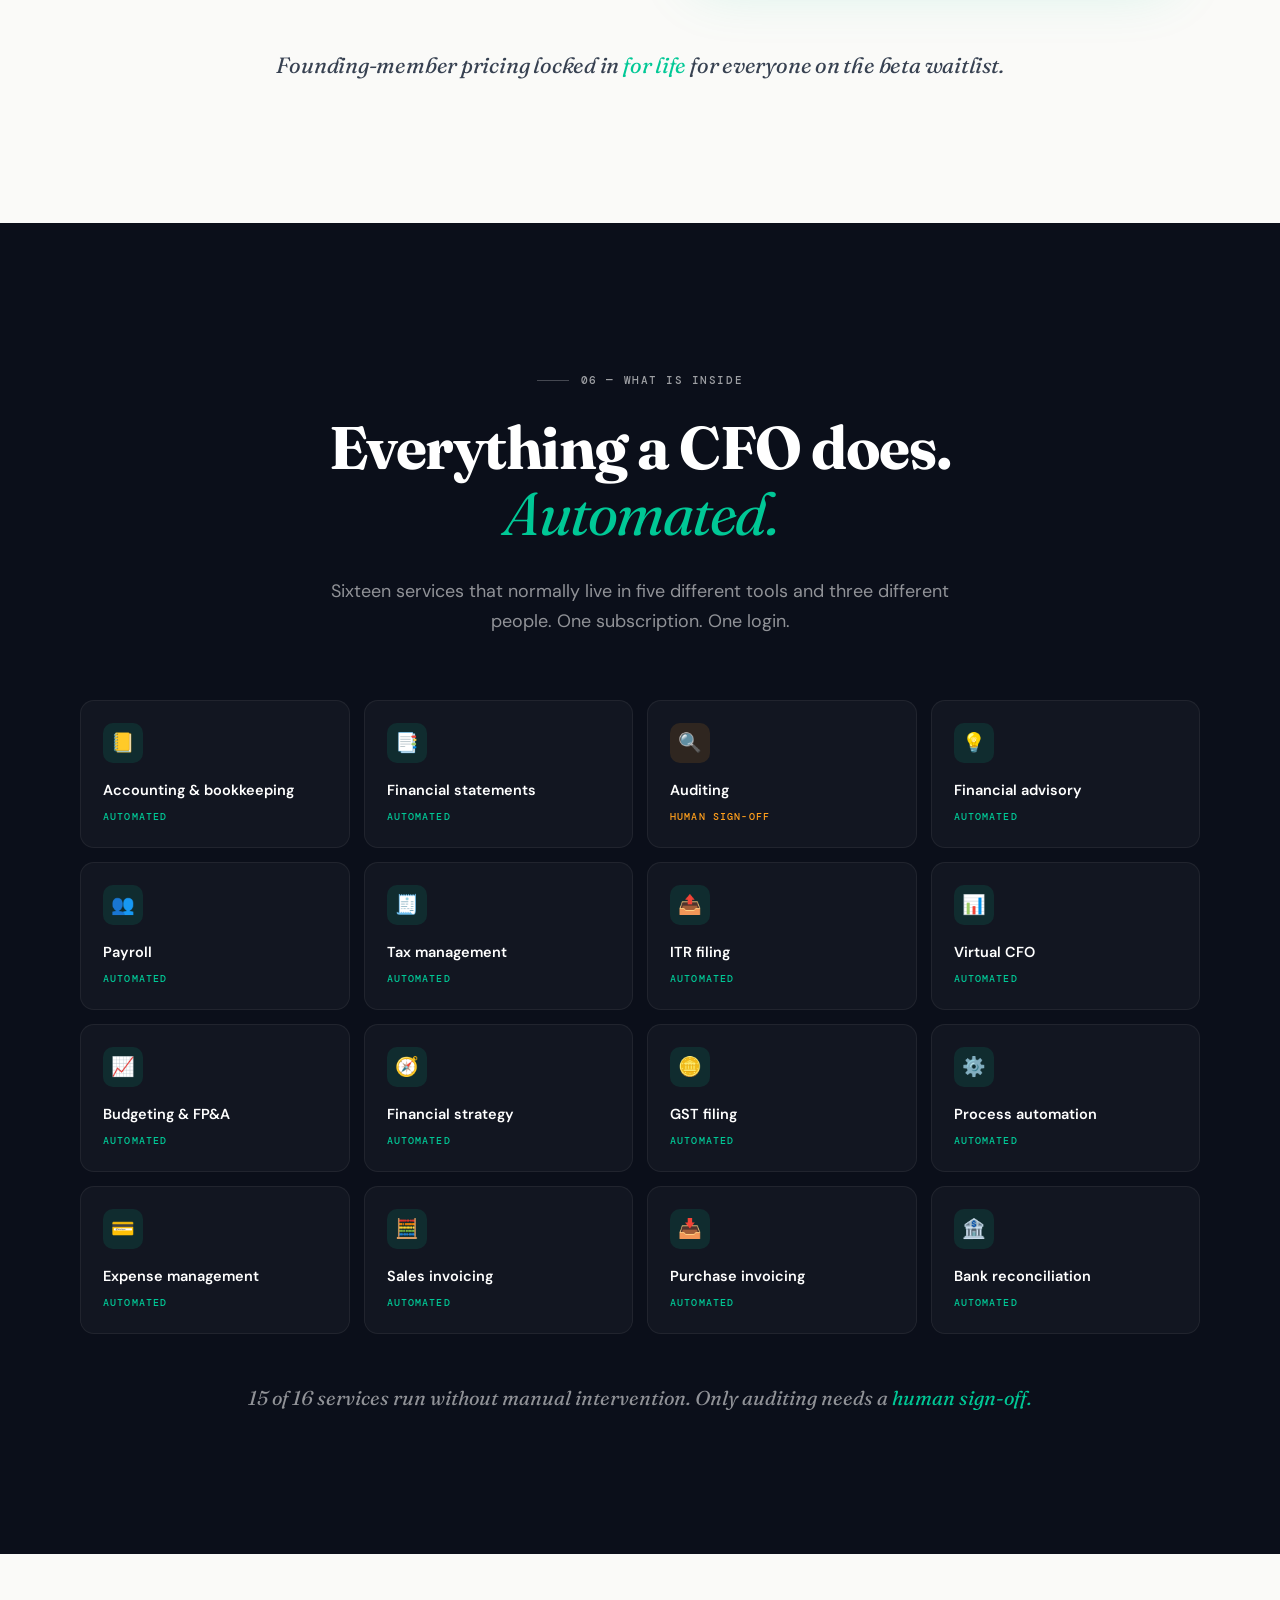
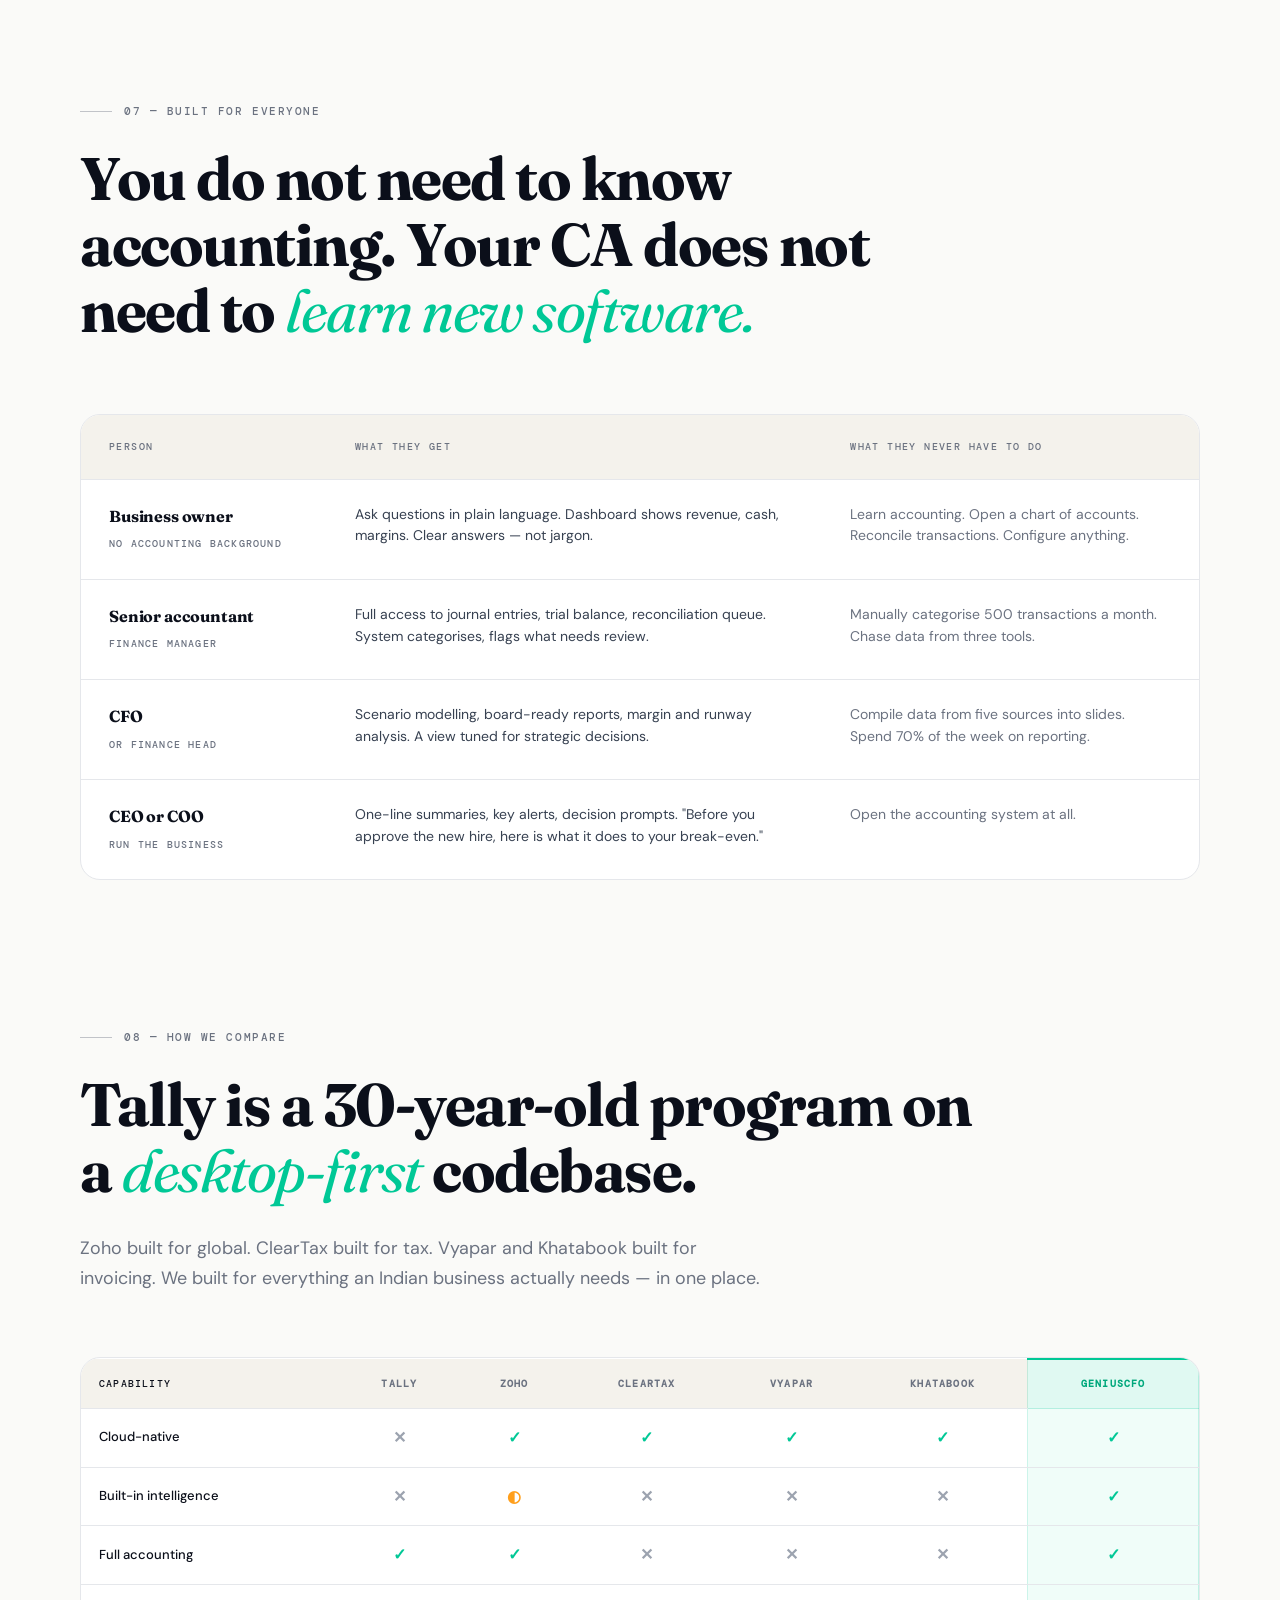
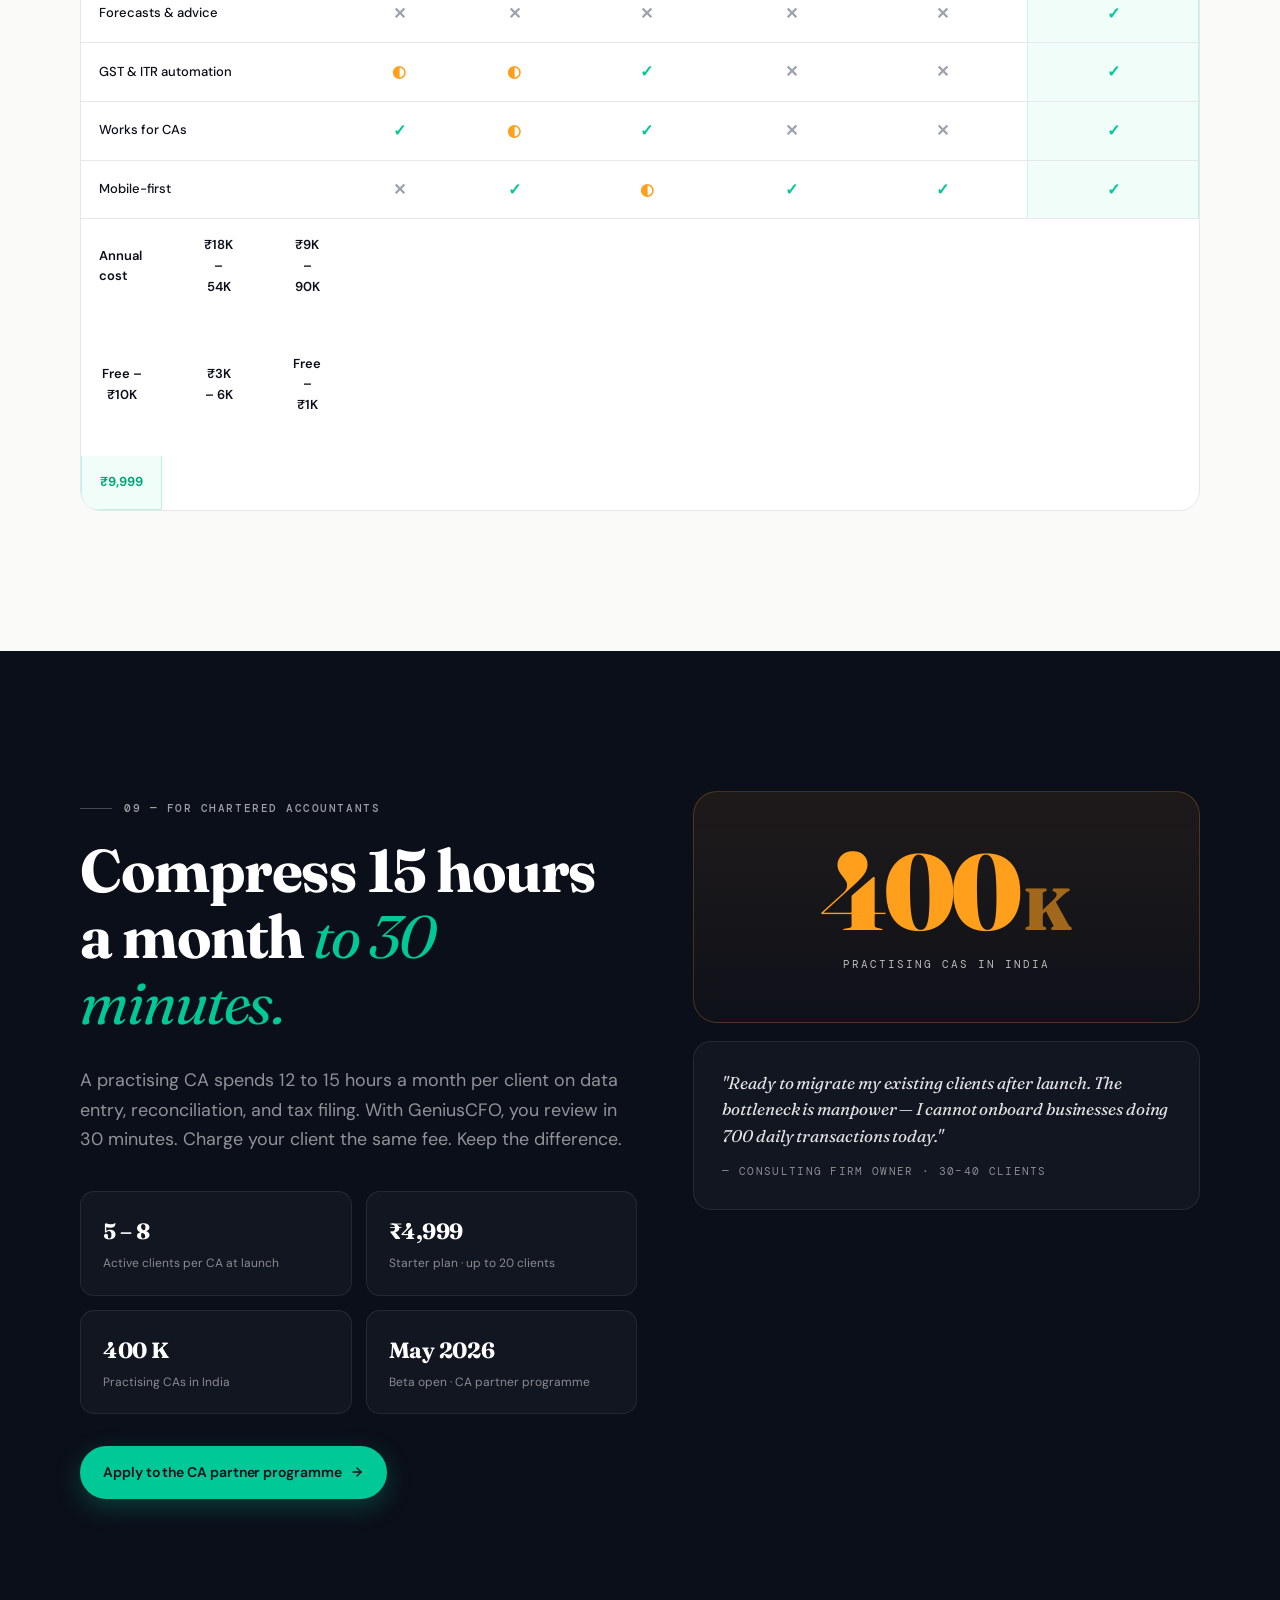
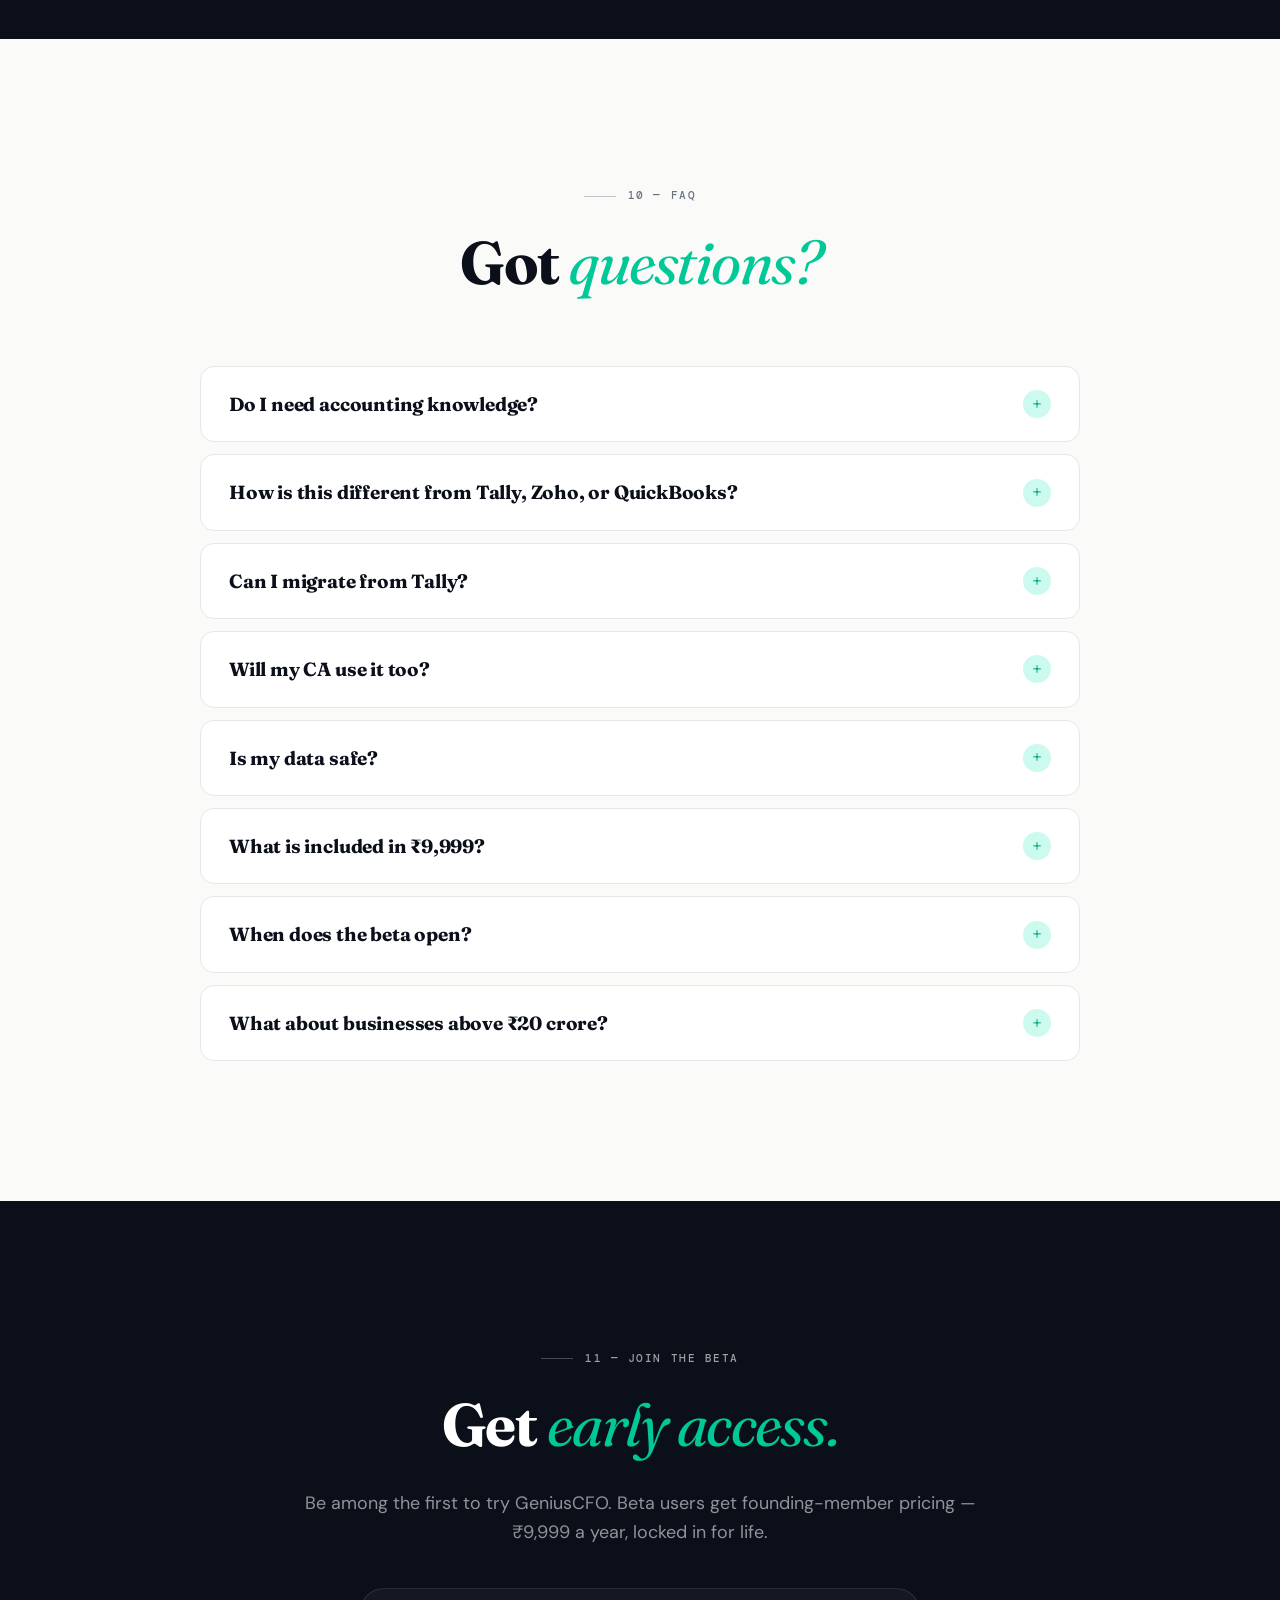
==== commit 741e3a41: "Waitlist form UX improvements - Submit button shows spinning loader and is disabled while submitting" ====
--- a/index.html
+++ b/index.html
@@ -736,24 +736,24 @@
     <div class="waitlist-card reveal">
       <form id="waitlist-form" autocomplete="on">
         <div class="form-row">
-          <label for="f-name">Full name</label>
+          <label for="f-name">Full name <span class="req">*</span></label>
           <input type="text" id="f-name" name="name" placeholder="Ravi Kulkarni" required>
         </div>
         <div class="form-row">
-          <label for="f-email">Email address</label>
+          <label for="f-email">Email address <span class="req">*</span></label>
           <input type="email" id="f-email" name="email" placeholder="ravi@example.com" required>
         </div>
         <div class="form-row">
-          <label for="f-company">Business name</label>
+          <label for="f-company">Business name <span class="req">*</span></label>
           <input type="text" id="f-company" name="company" placeholder="Acme Printers" required>
         </div>
         <div class="form-row">
-          <label for="f-phone">Mobile number</label>
+          <label for="f-phone">Mobile number <span class="req">*</span></label>
           <input type="tel" id="f-phone" name="phone" placeholder="+91 98765 43210" required>
         </div>
         <div class="form-grid">
           <div class="form-row">
-            <label for="f-turnover">Annual turnover</label>
+            <label for="f-turnover">Annual turnover <span class="req">*</span></label>
             <select id="f-turnover" name="turnover" required>
               <option value="" disabled selected>Select range</option>
               <option>Less than ₹50 Lakhs</option>
@@ -765,7 +765,7 @@
             </select>
           </div>
           <div class="form-row">
-            <label for="f-role">I am a</label>
+            <label for="f-role">I am a <span class="req">*</span></label>
             <select id="f-role" name="role" required>
               <option value="" disabled selected>Select role</option>
               <option>Business Owner</option>
@@ -783,13 +783,13 @@
             <span>I agree to receive updates and promotional messages on WhatsApp from <a href="#" data-modal="privacy" class="optin-link">GeniusCFO</a>.</span>
           </label>
         </div>
-        <button type="submit" class="btn btn-primary btn-block" style="margin-top:22px;" data-cta="waitlist-submit">
-          Join the waitlist · It is free
+        <button type="submit" id="waitlist-submit-btn" class="btn btn-primary btn-block" style="margin-top:22px;" data-cta="waitlist-submit">
+          <span class="btn-label">Join the waitlist · It is free</span>
           <svg class="arrow" width="14" height="14" viewBox="0 0 24 24" fill="none" stroke="currentColor" stroke-width="2.4" stroke-linecap="round" stroke-linejoin="round"><line x1="5" y1="12" x2="19" y2="12"></line><polyline points="12 5 19 12 12 19"></polyline></svg>
+          <svg class="btn-spinner" width="16" height="16" viewBox="0 0 24 24" fill="none" stroke="currentColor" stroke-width="2.5" stroke-linecap="round"><circle cx="12" cy="12" r="10" stroke-opacity="0.25"/><path d="M12 2a10 10 0 0 1 10 10"/></svg>
         </button>
         <div class="microcopy">No credit card<span class="dot">·</span>No spam<span class="dot">·</span>Unsubscribe anytime<span class="dot">·</span>DPDP-compliant</div>
       </form>
-      <div class="waitlist-count">Join <strong>250+</strong> business owners and CAs already on the waitlist</div>
       <div class="waitlist-success" id="waitlist-success" style="display:none;">
         <div class="emoji">🎉</div>
         <h3>You are on the list!</h3>
--- a/landing.css
+++ b/landing.css
@@ -1341,6 +1341,14 @@
   margin-top: 16px;
 }
 .microcopy .dot { color: rgba(255,255,255,0.2); margin: 0 6px; }
+.req { color: var(--emerald); font-style: normal; }
+
+/* Submit button loading state */
+.btn-spinner { display: none; animation: spin 0.7s linear infinite; flex-shrink: 0; }
+.btn.submitting .btn-label { opacity: 0.7; }
+.btn.submitting .arrow { display: none; }
+.btn.submitting .btn-spinner { display: block; }
+@keyframes spin { to { transform: rotate(360deg); } }
 .waitlist-count {
   text-align: center;
   margin-top: 28px;
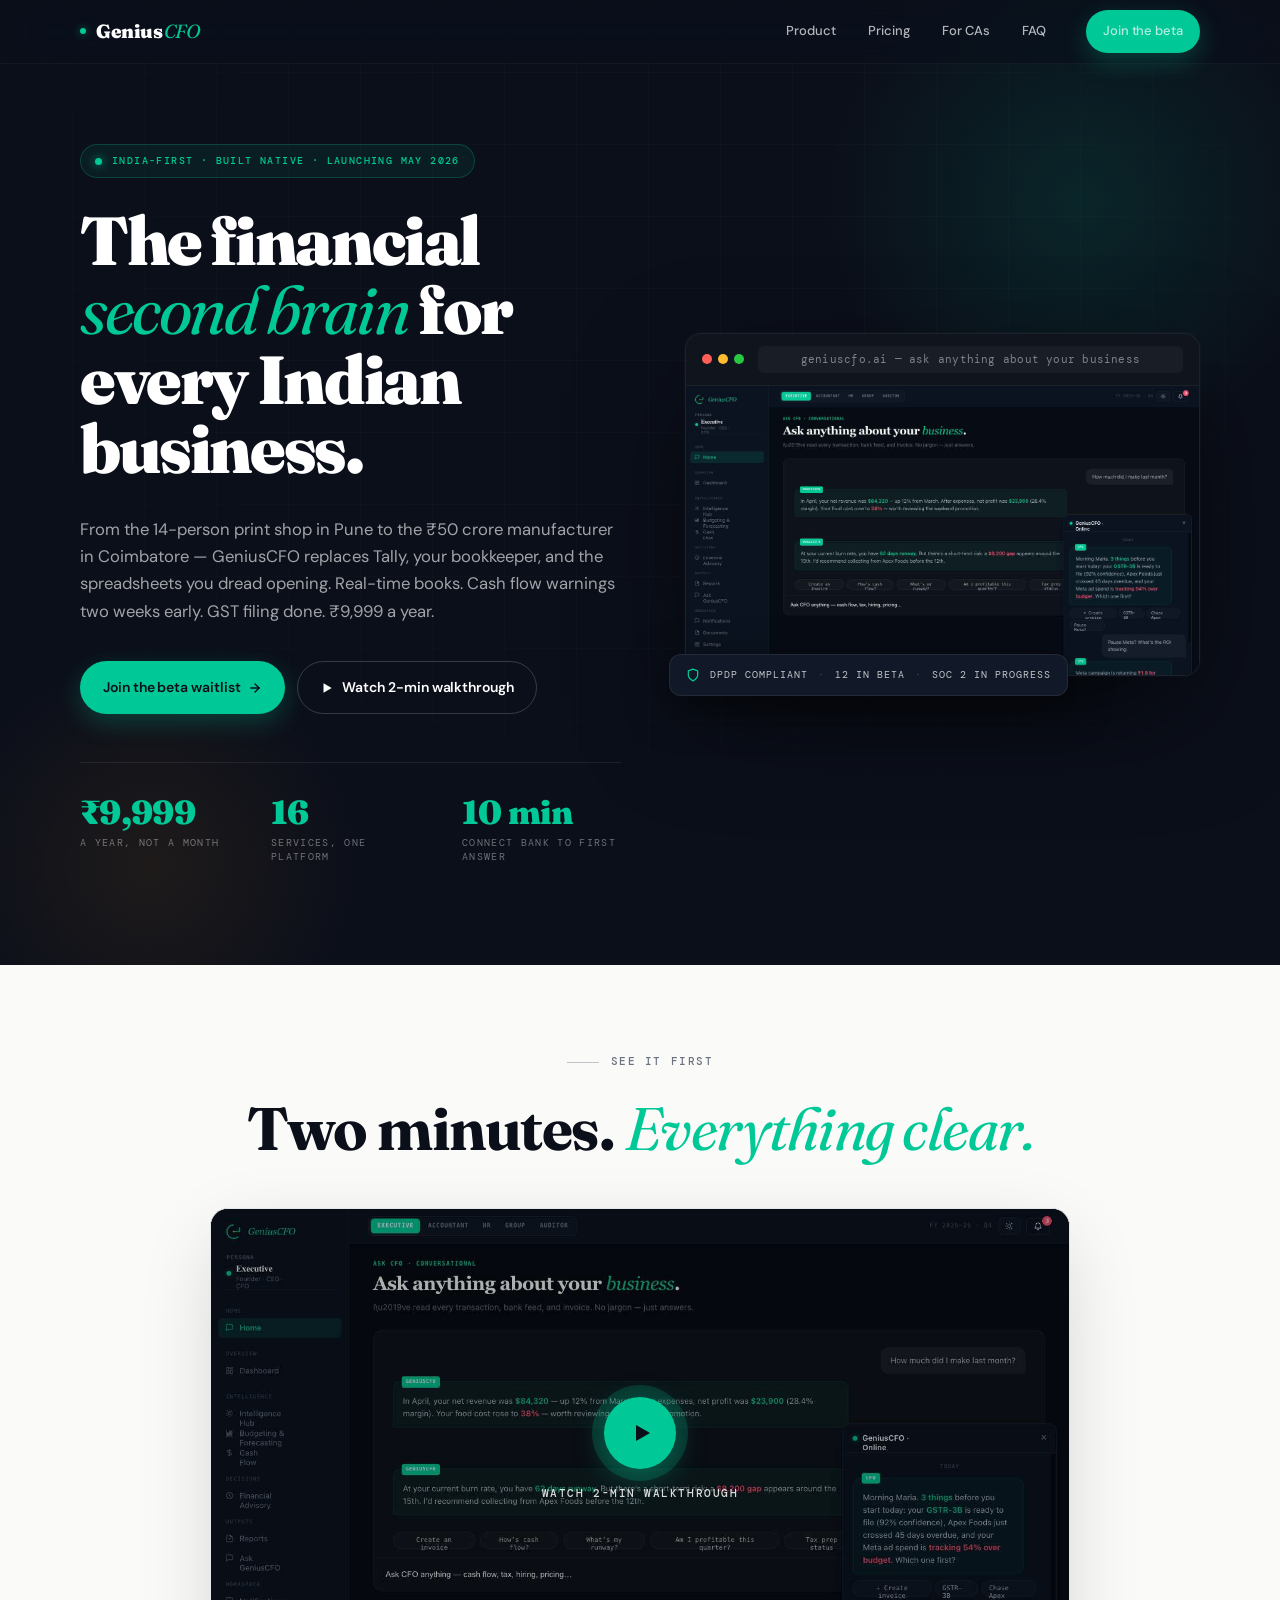
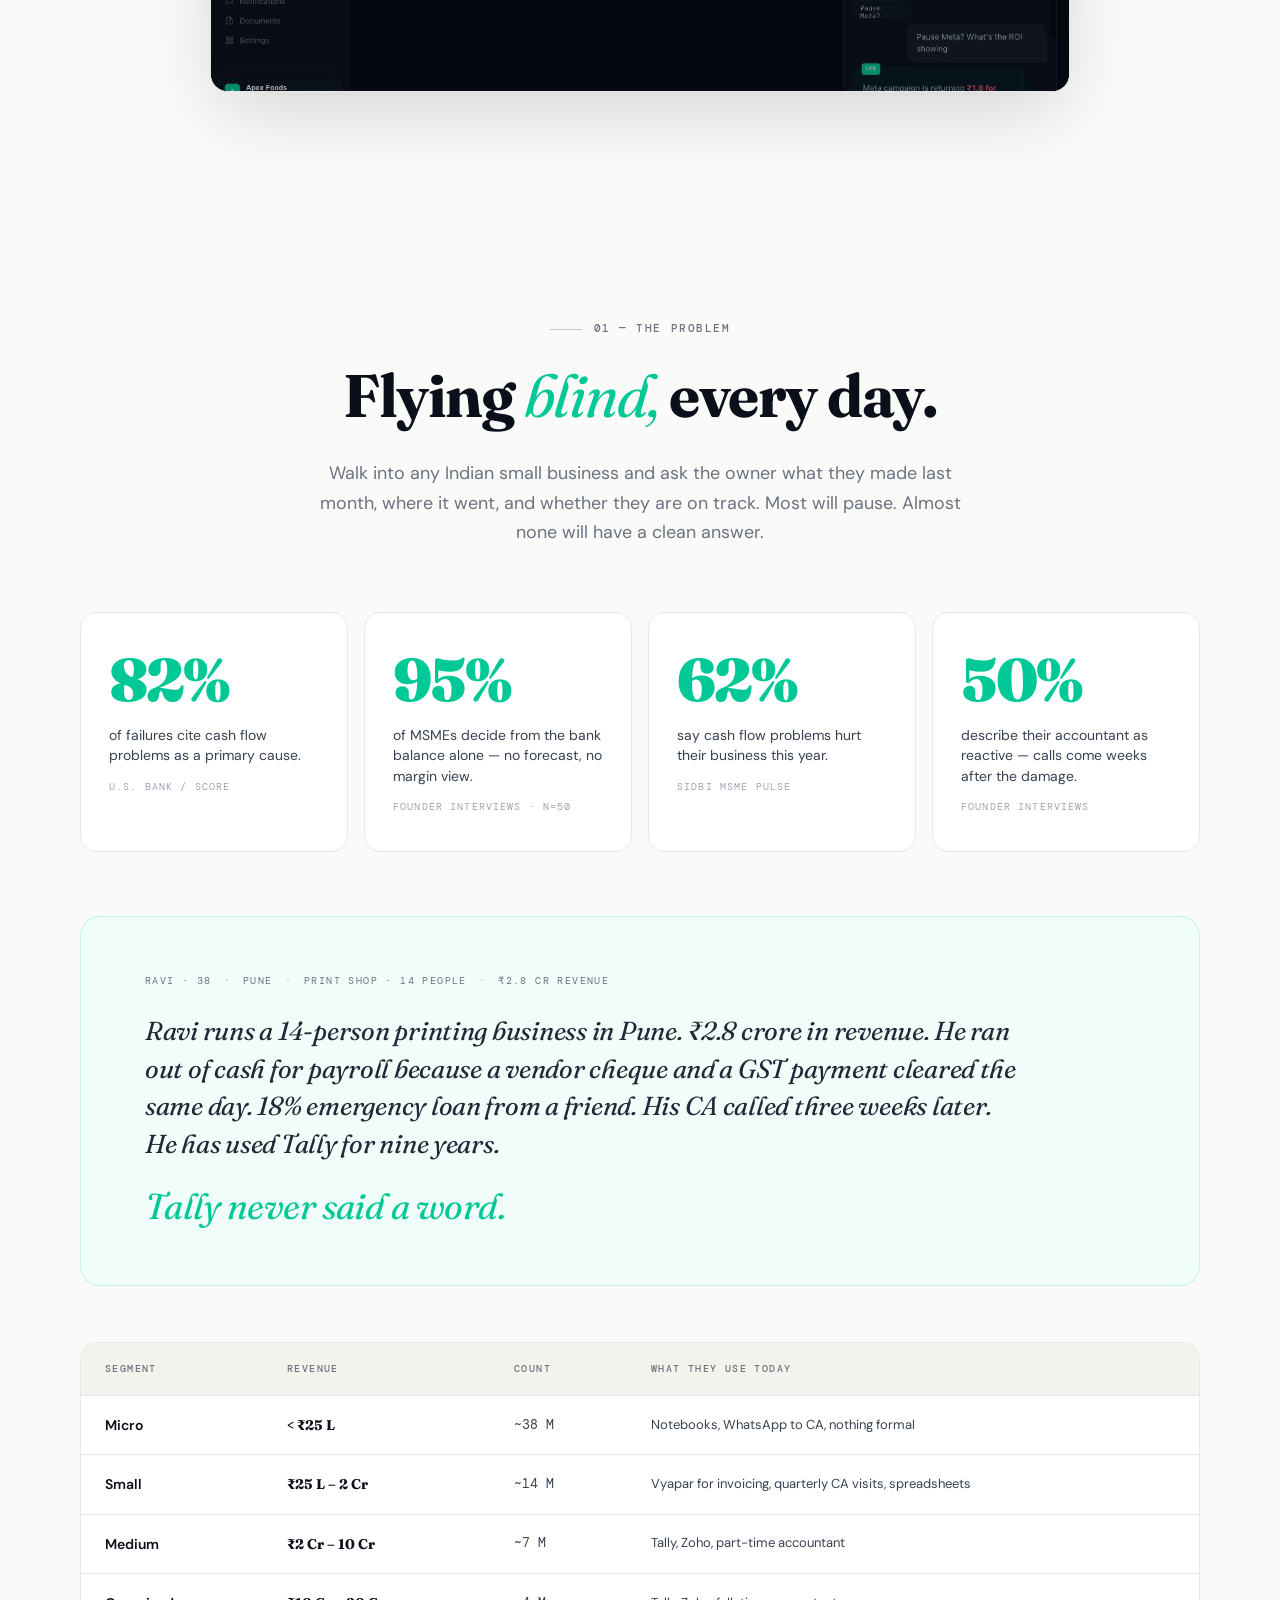
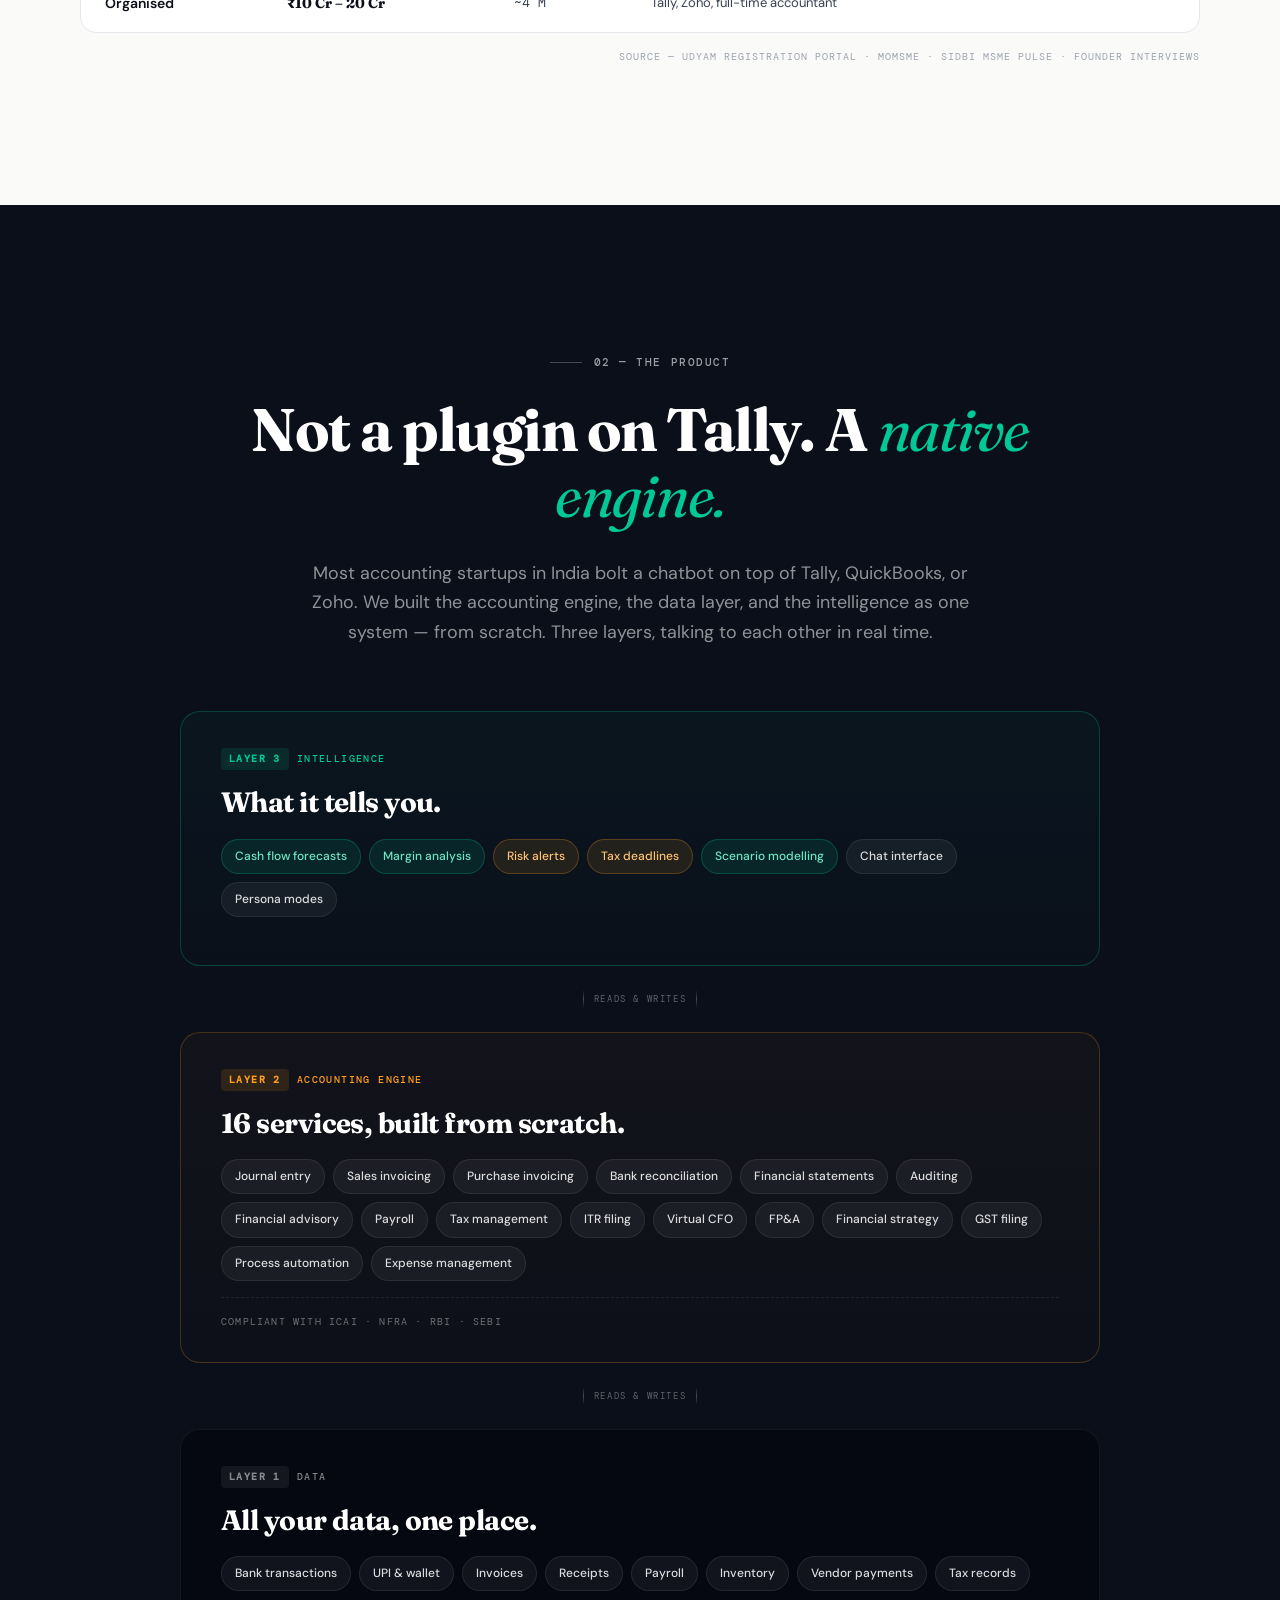
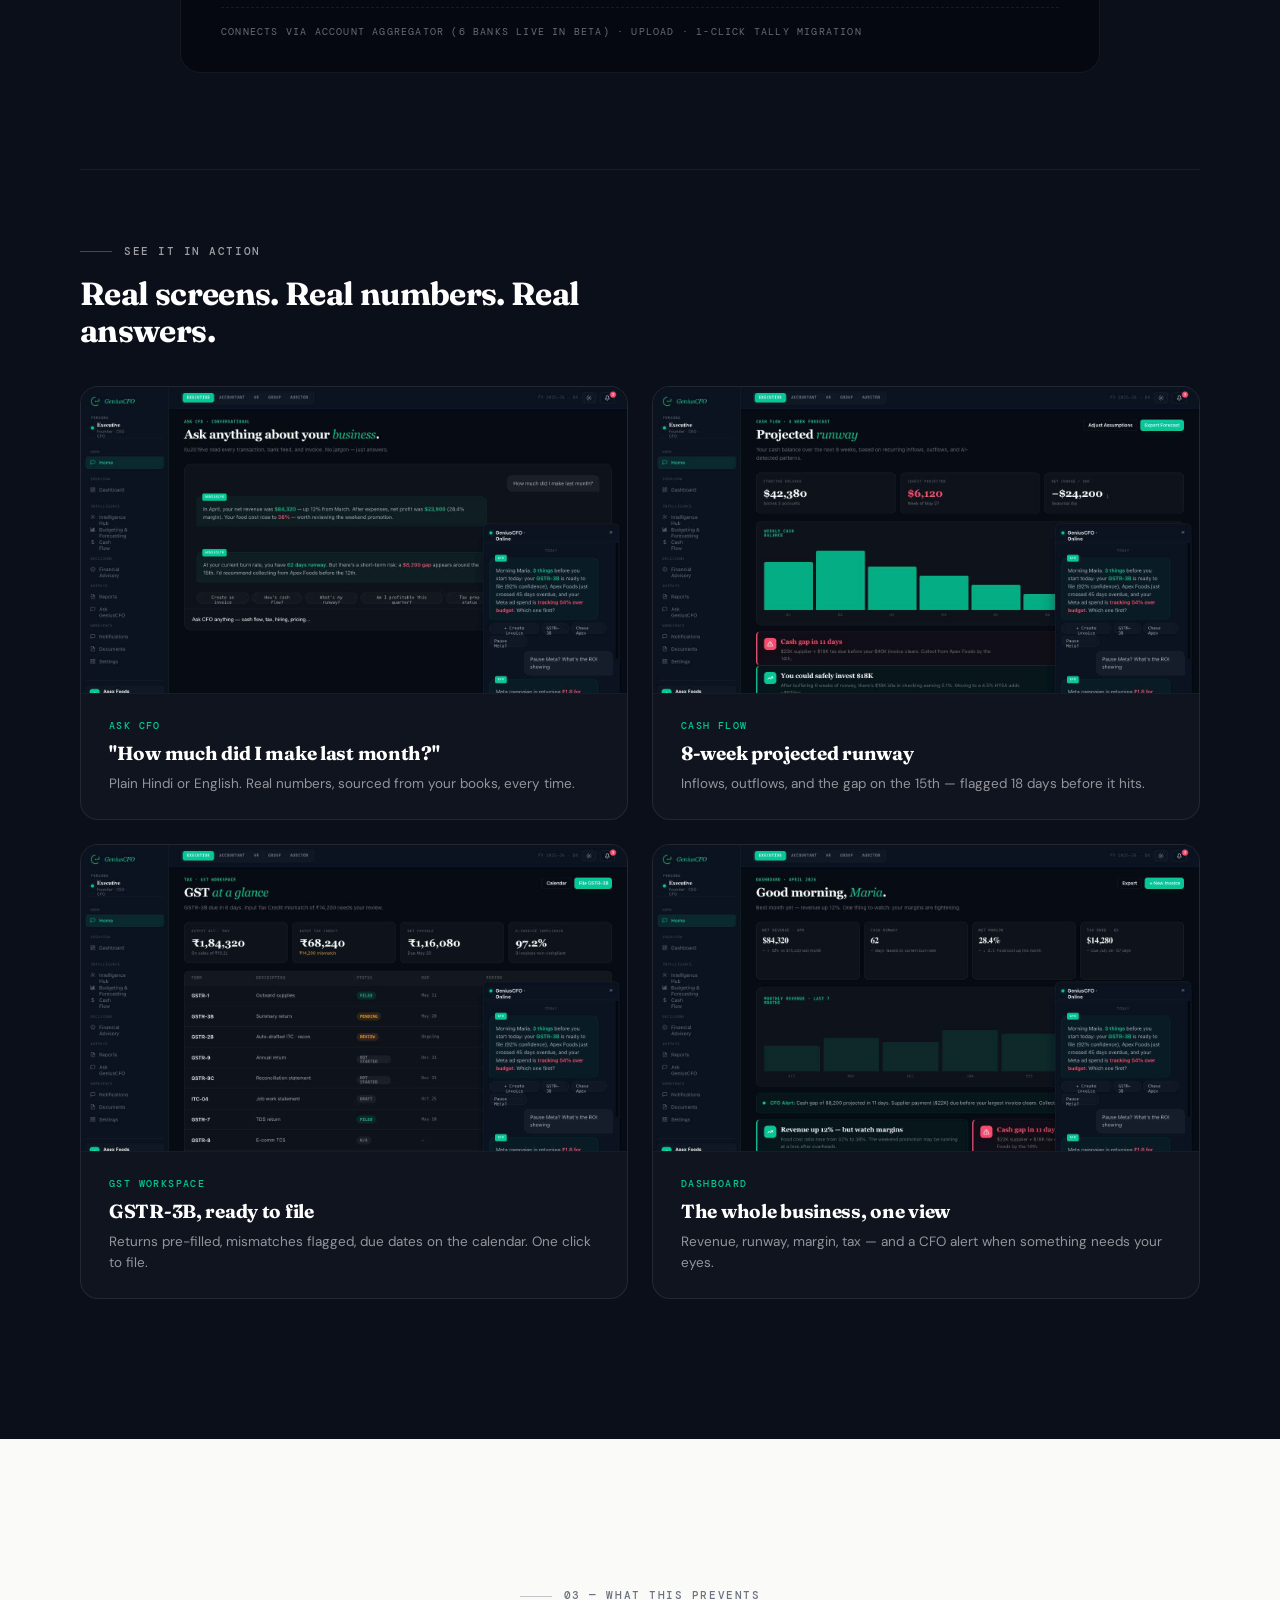
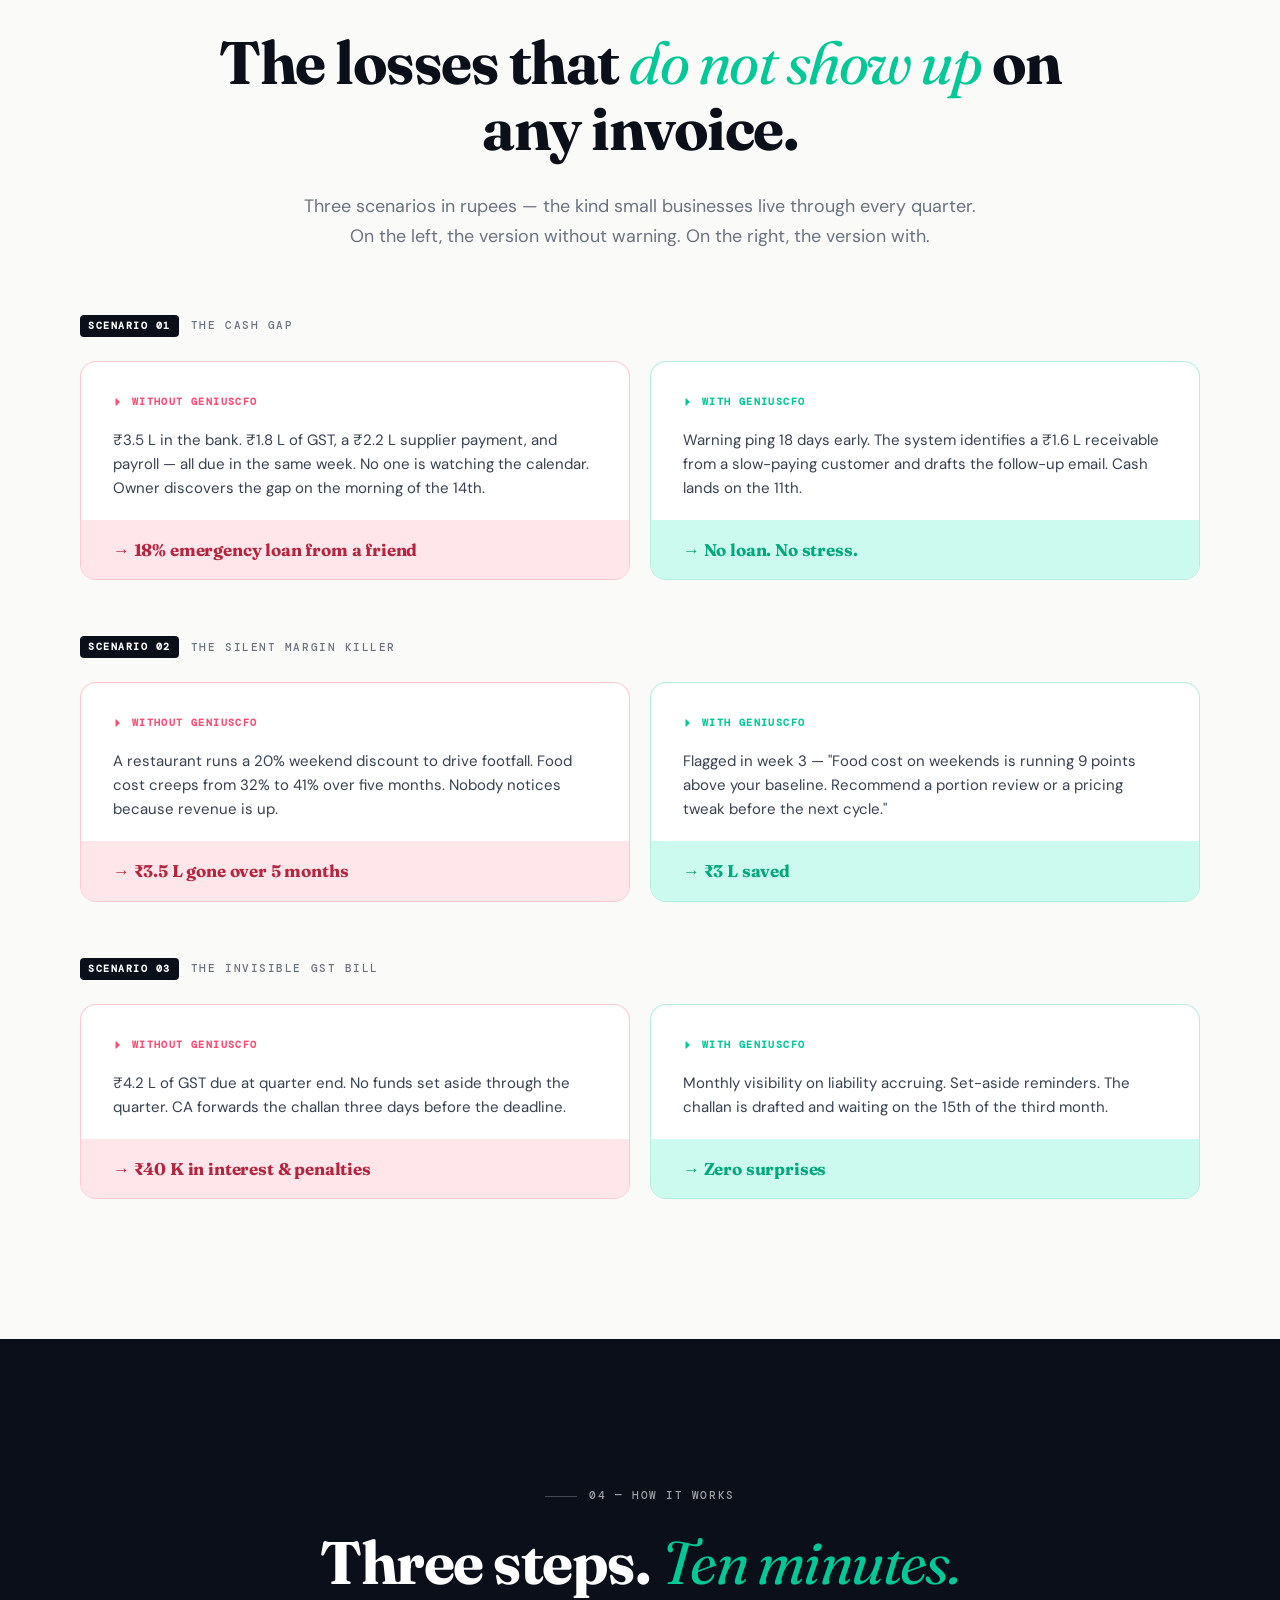
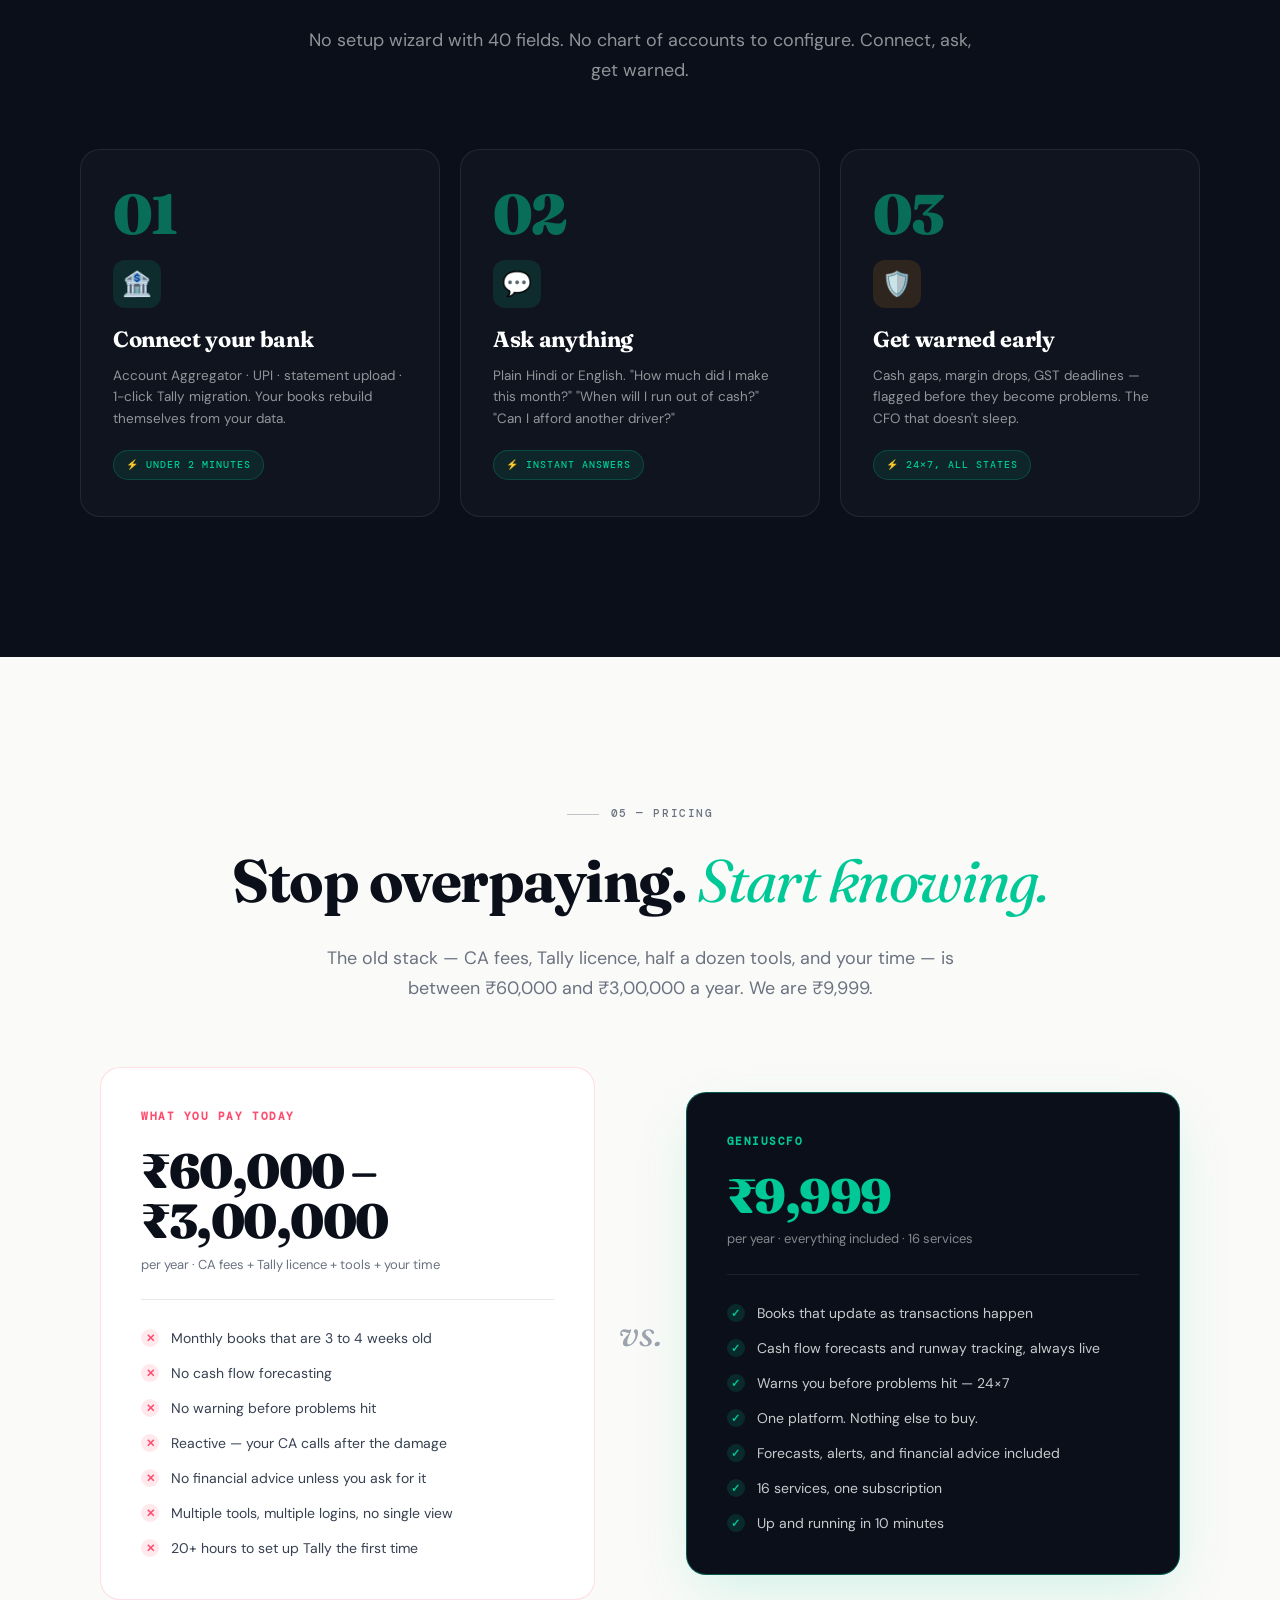
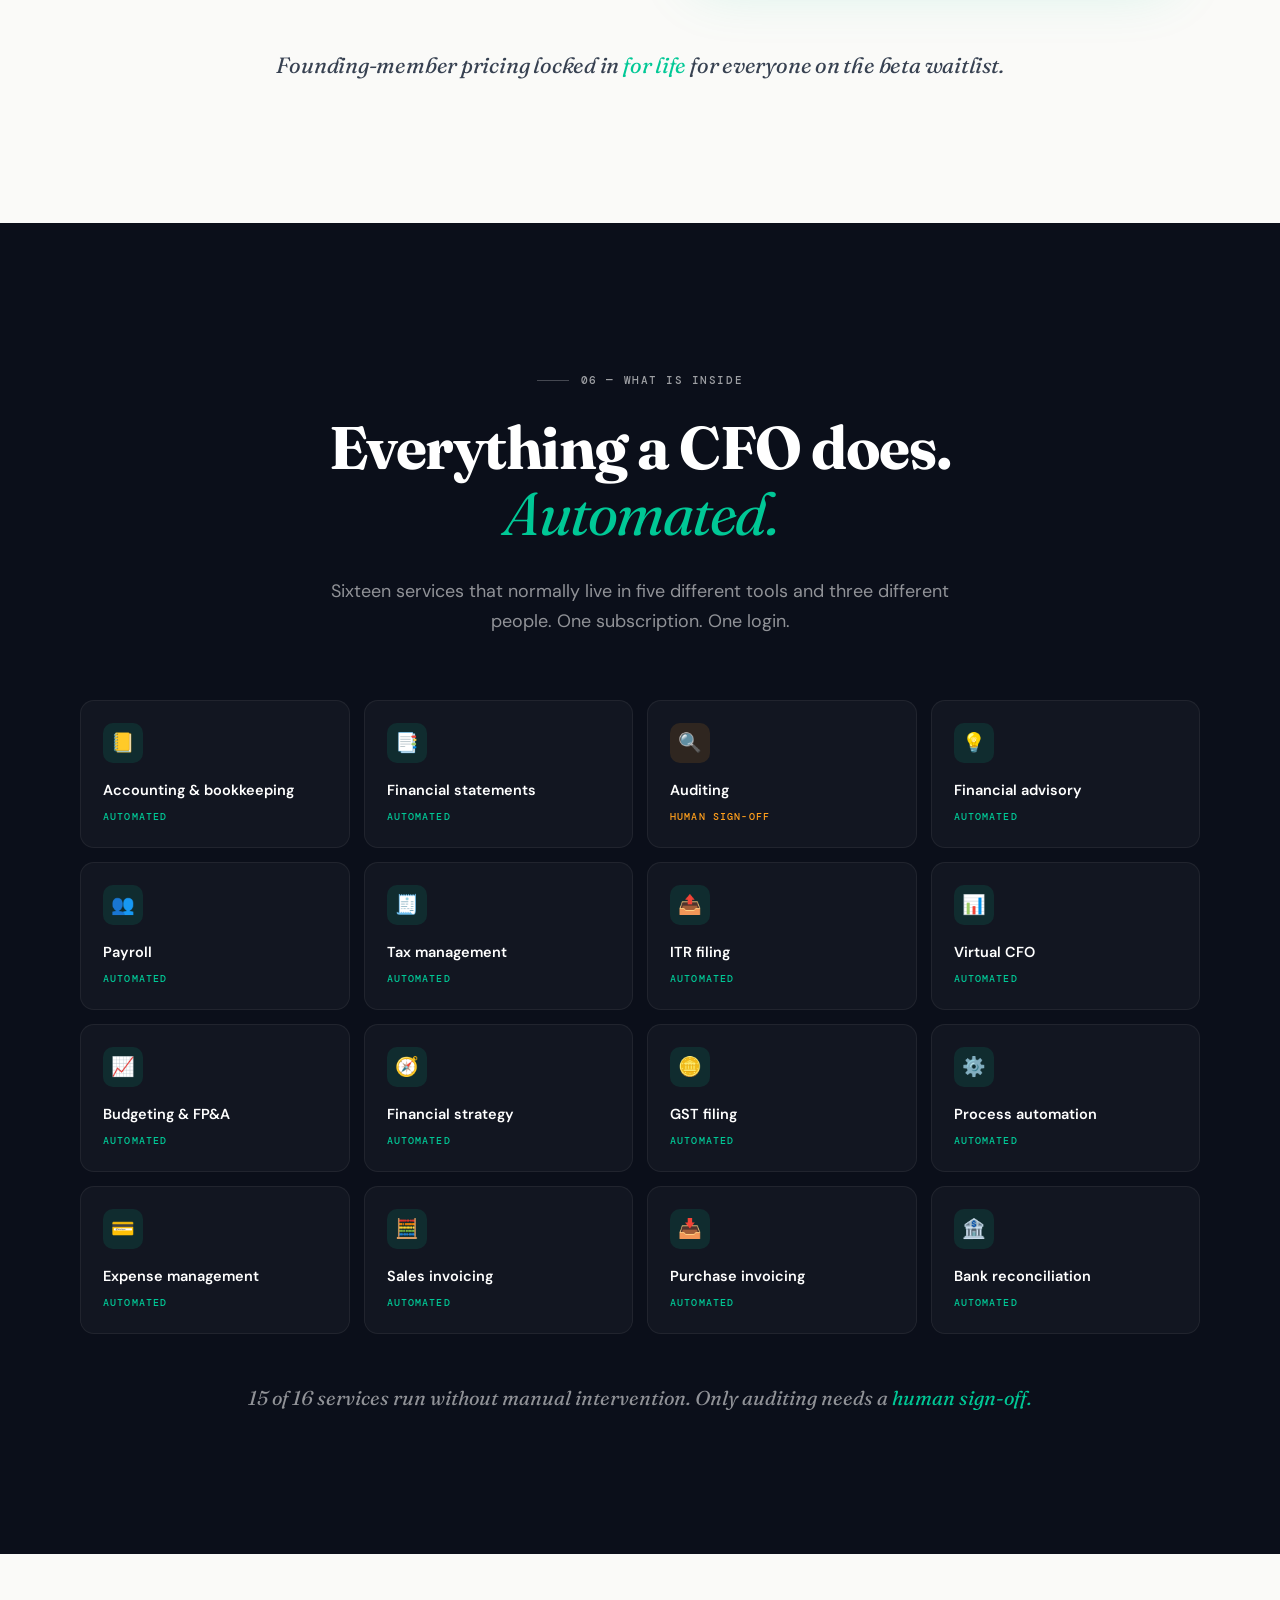
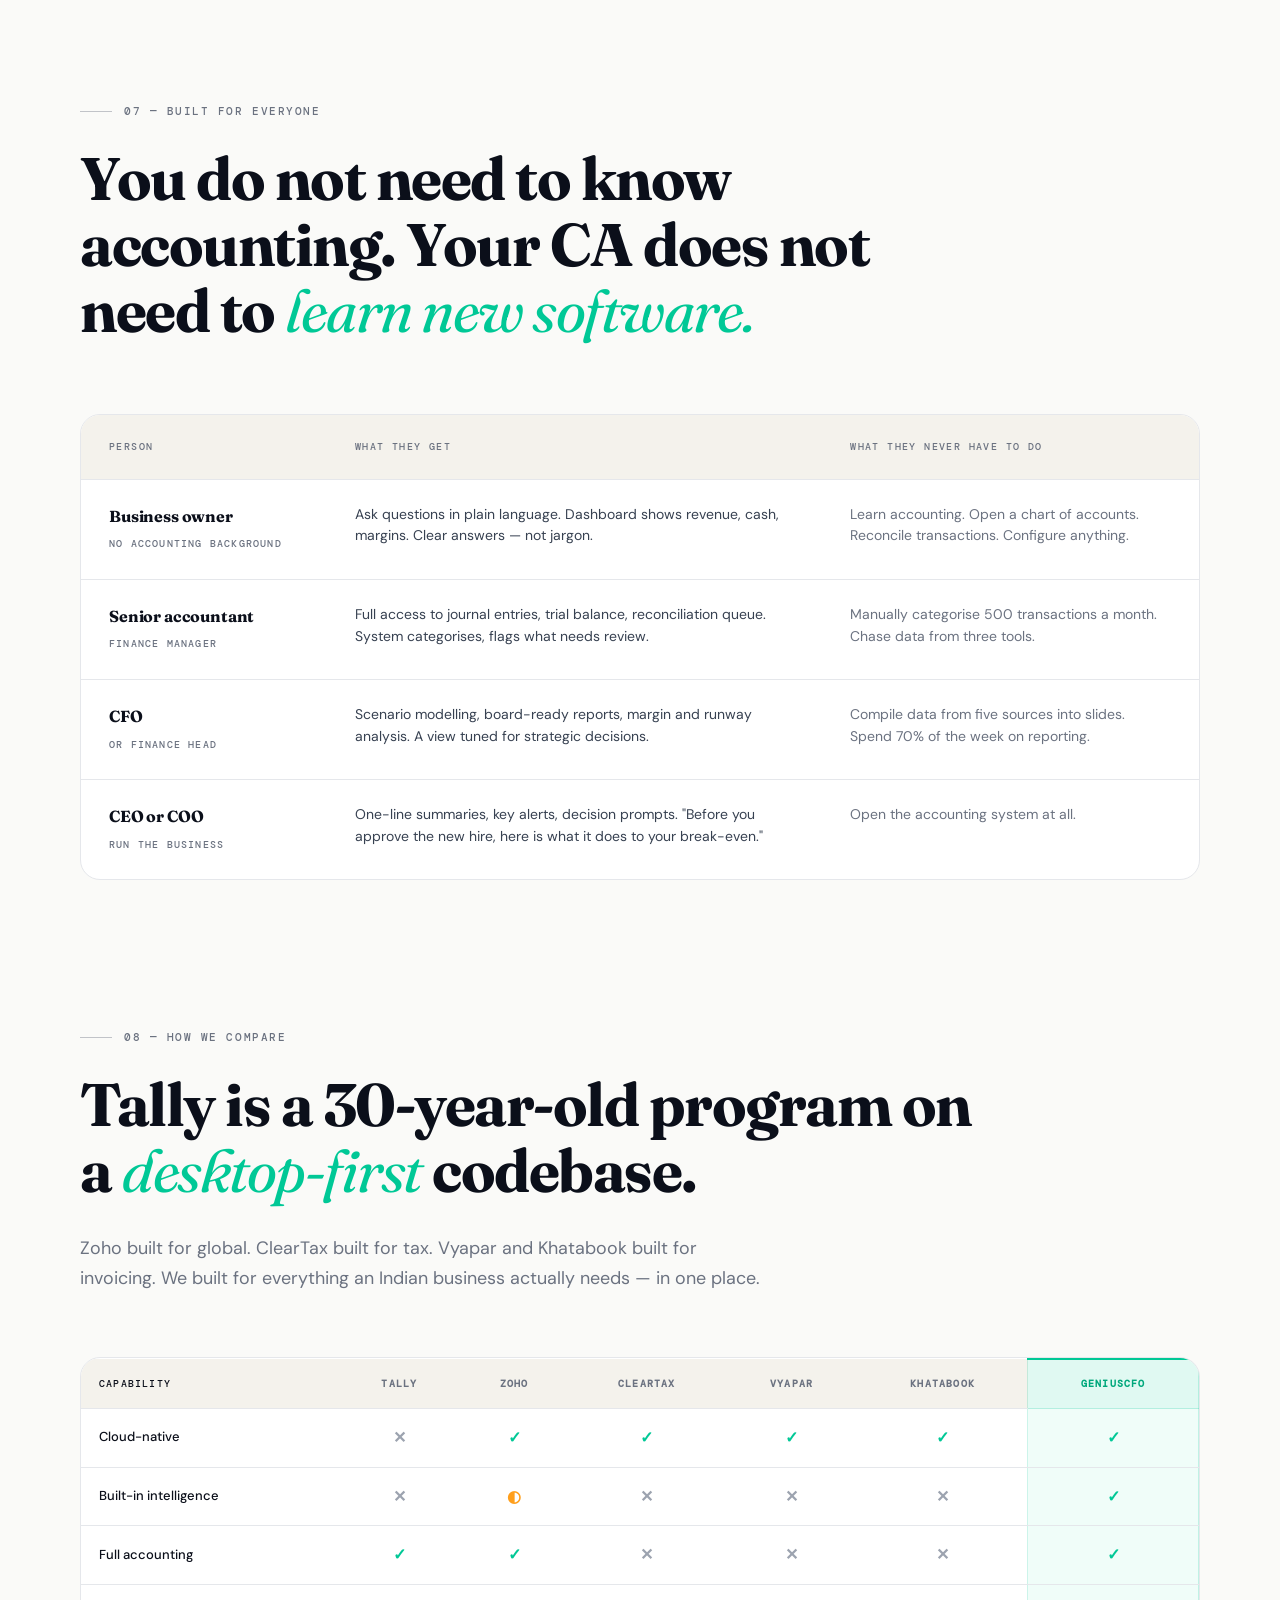
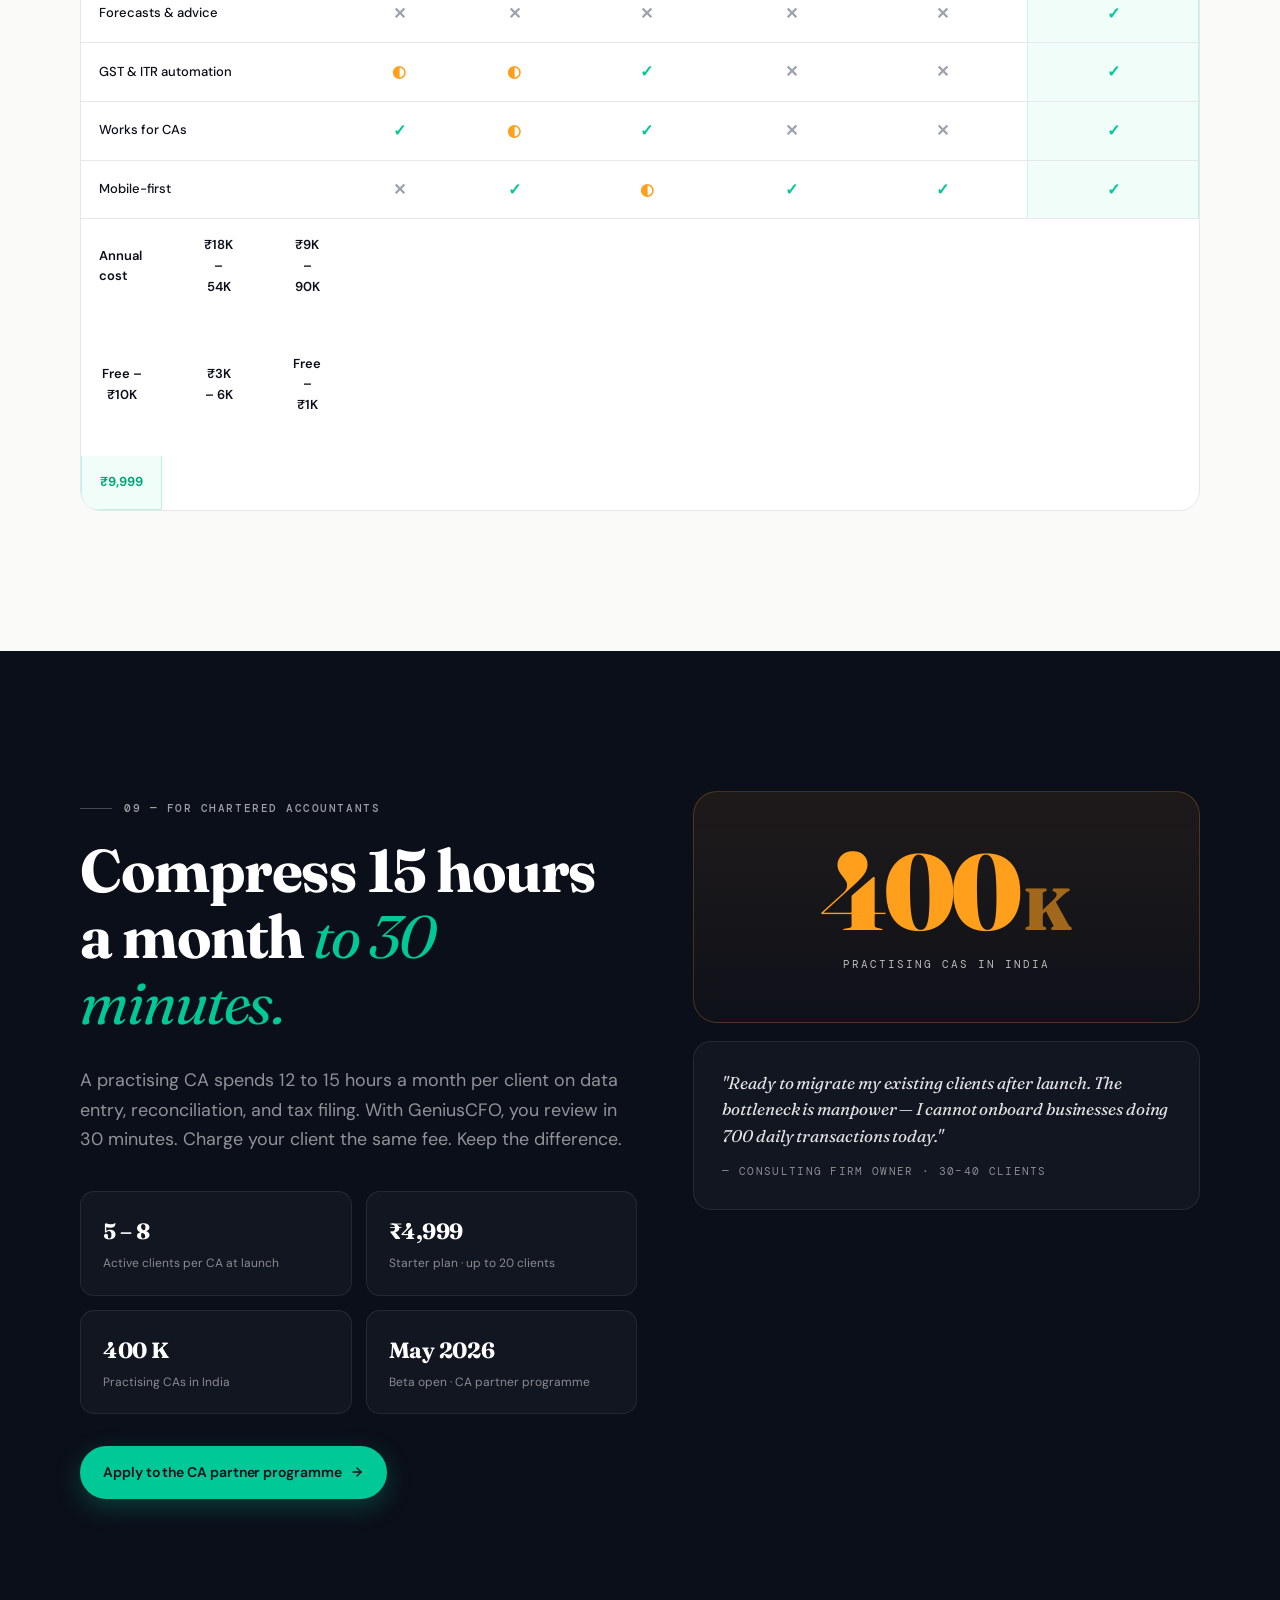
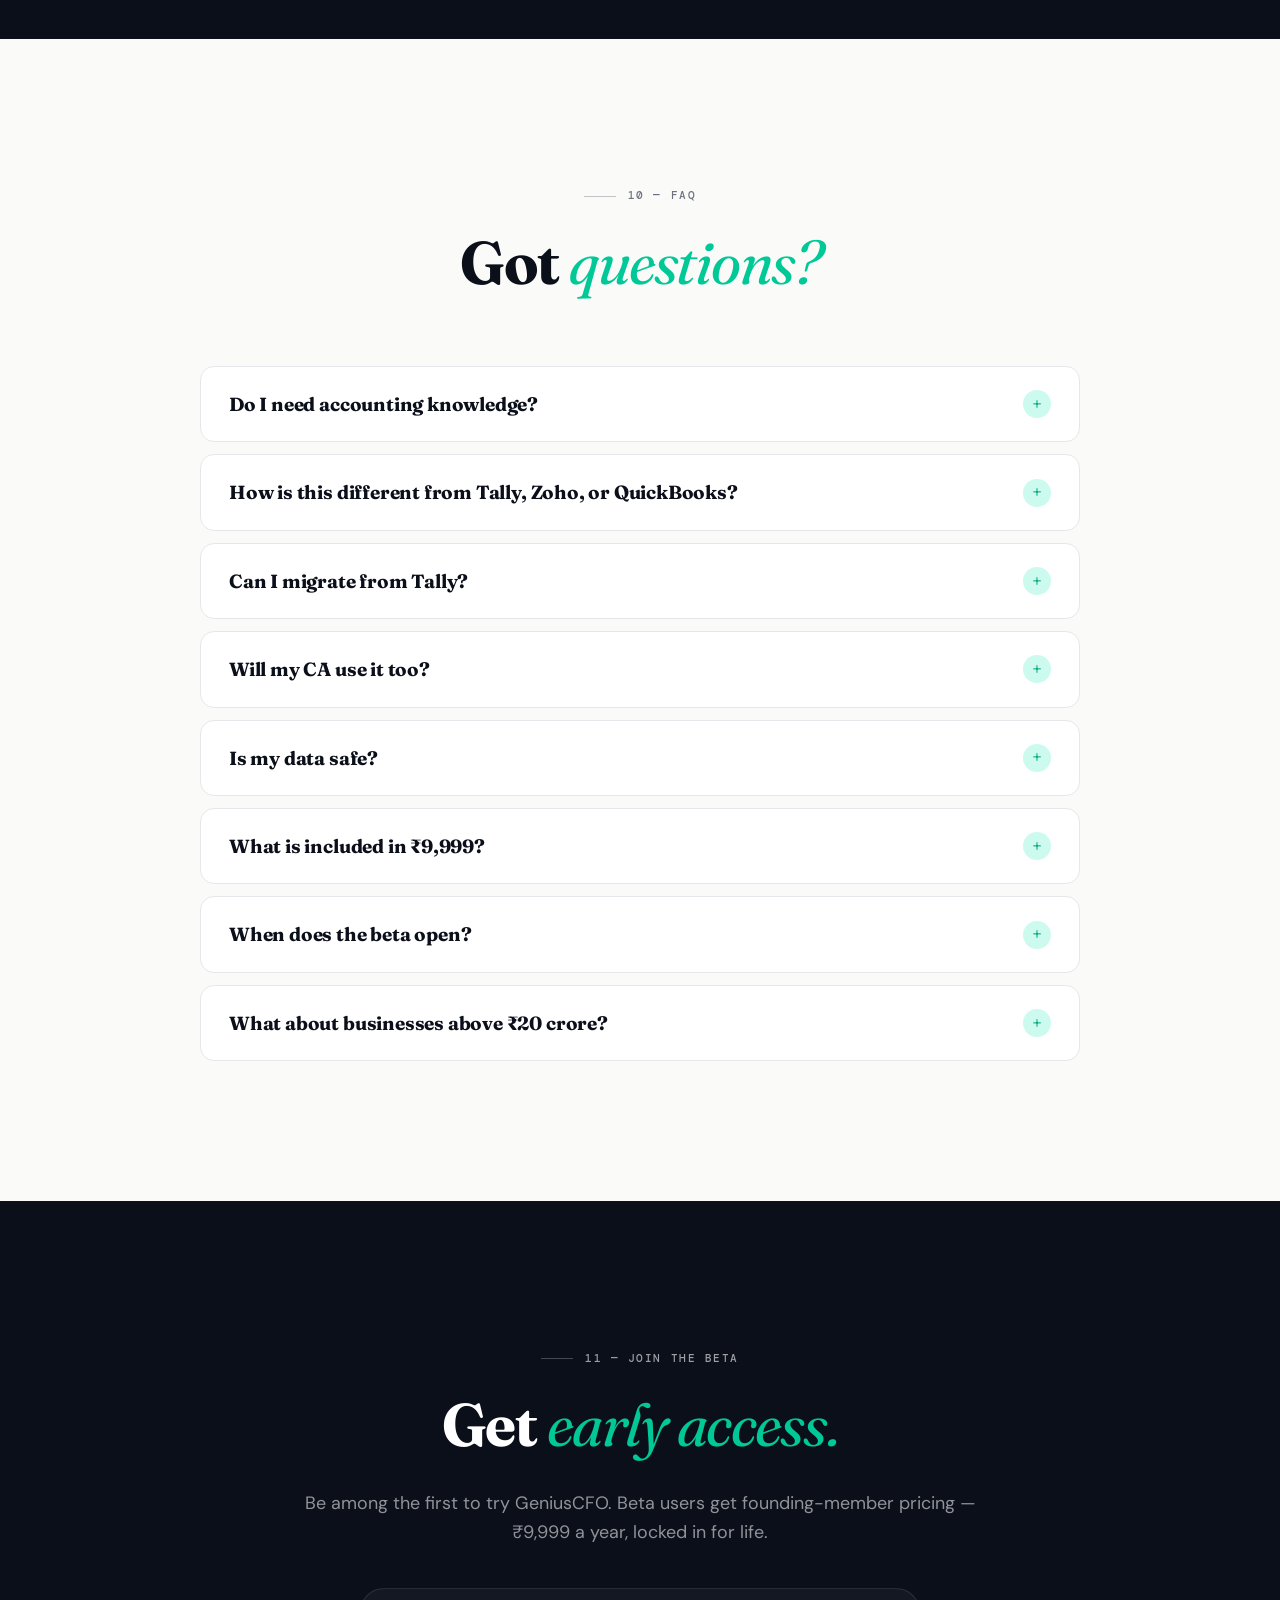
==== commit 17d4071f: "Phone number validation with specific error message - Accepts only: 9958067153 | 919958067153 | +919" ====
--- a/index.html
+++ b/index.html
@@ -749,7 +749,9 @@
         </div>
         <div class="form-row">
           <label for="f-phone">Mobile number <span class="req">*</span></label>
-          <input type="tel" id="f-phone" name="phone" placeholder="+91 98765 43210" required>
+          <input type="tel" id="f-phone" name="phone" placeholder="9958067153" required>
+          <div class="field-hint">Accepted: 9958067153 &nbsp;·&nbsp; 919958067153 &nbsp;·&nbsp; +919958067153<br>No spaces, dashes, or brackets.</div>
+          <div class="field-error" id="phone-error"></div>
         </div>
         <div class="form-grid">
           <div class="form-row">
--- a/landing.css
+++ b/landing.css
@@ -1342,6 +1342,26 @@
 }
 .microcopy .dot { color: rgba(255,255,255,0.2); margin: 0 6px; }
 .req { color: var(--emerald); font-style: normal; }
+.field-hint {
+  font-family: var(--font-mono);
+  font-size: 10px;
+  letter-spacing: 0.08em;
+  color: rgba(255,255,255,0.3);
+  margin-top: 7px;
+  line-height: 1.6;
+}
+.field-error {
+  font-size: 12.5px;
+  color: var(--coral);
+  margin-top: 6px;
+  line-height: 1.5;
+  display: none;
+}
+.field-error.visible { display: block; }
+.form-row input.invalid {
+  border-color: var(--coral);
+  background: rgba(255,75,110,0.06);
+}
 
 /* Submit button loading state */
 .btn-spinner { display: none; animation: spin 0.7s linear infinite; flex-shrink: 0; }
